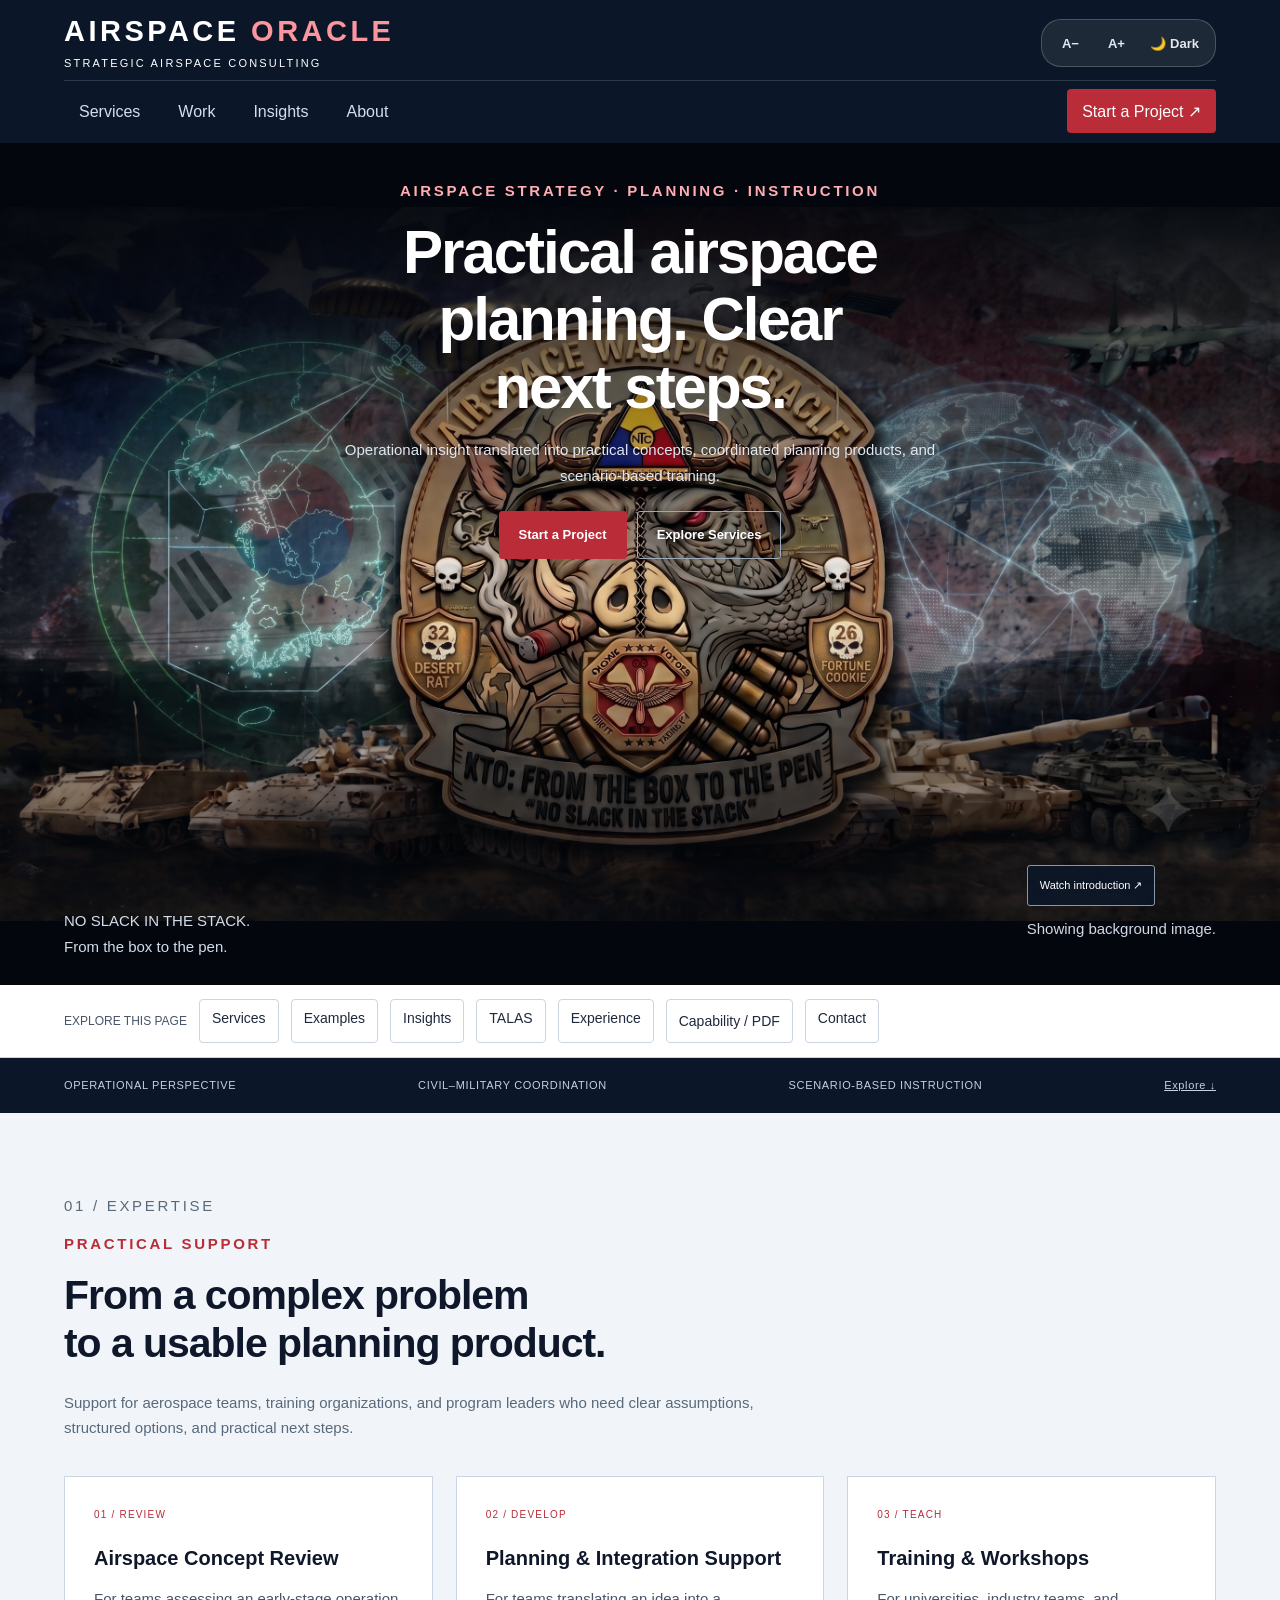
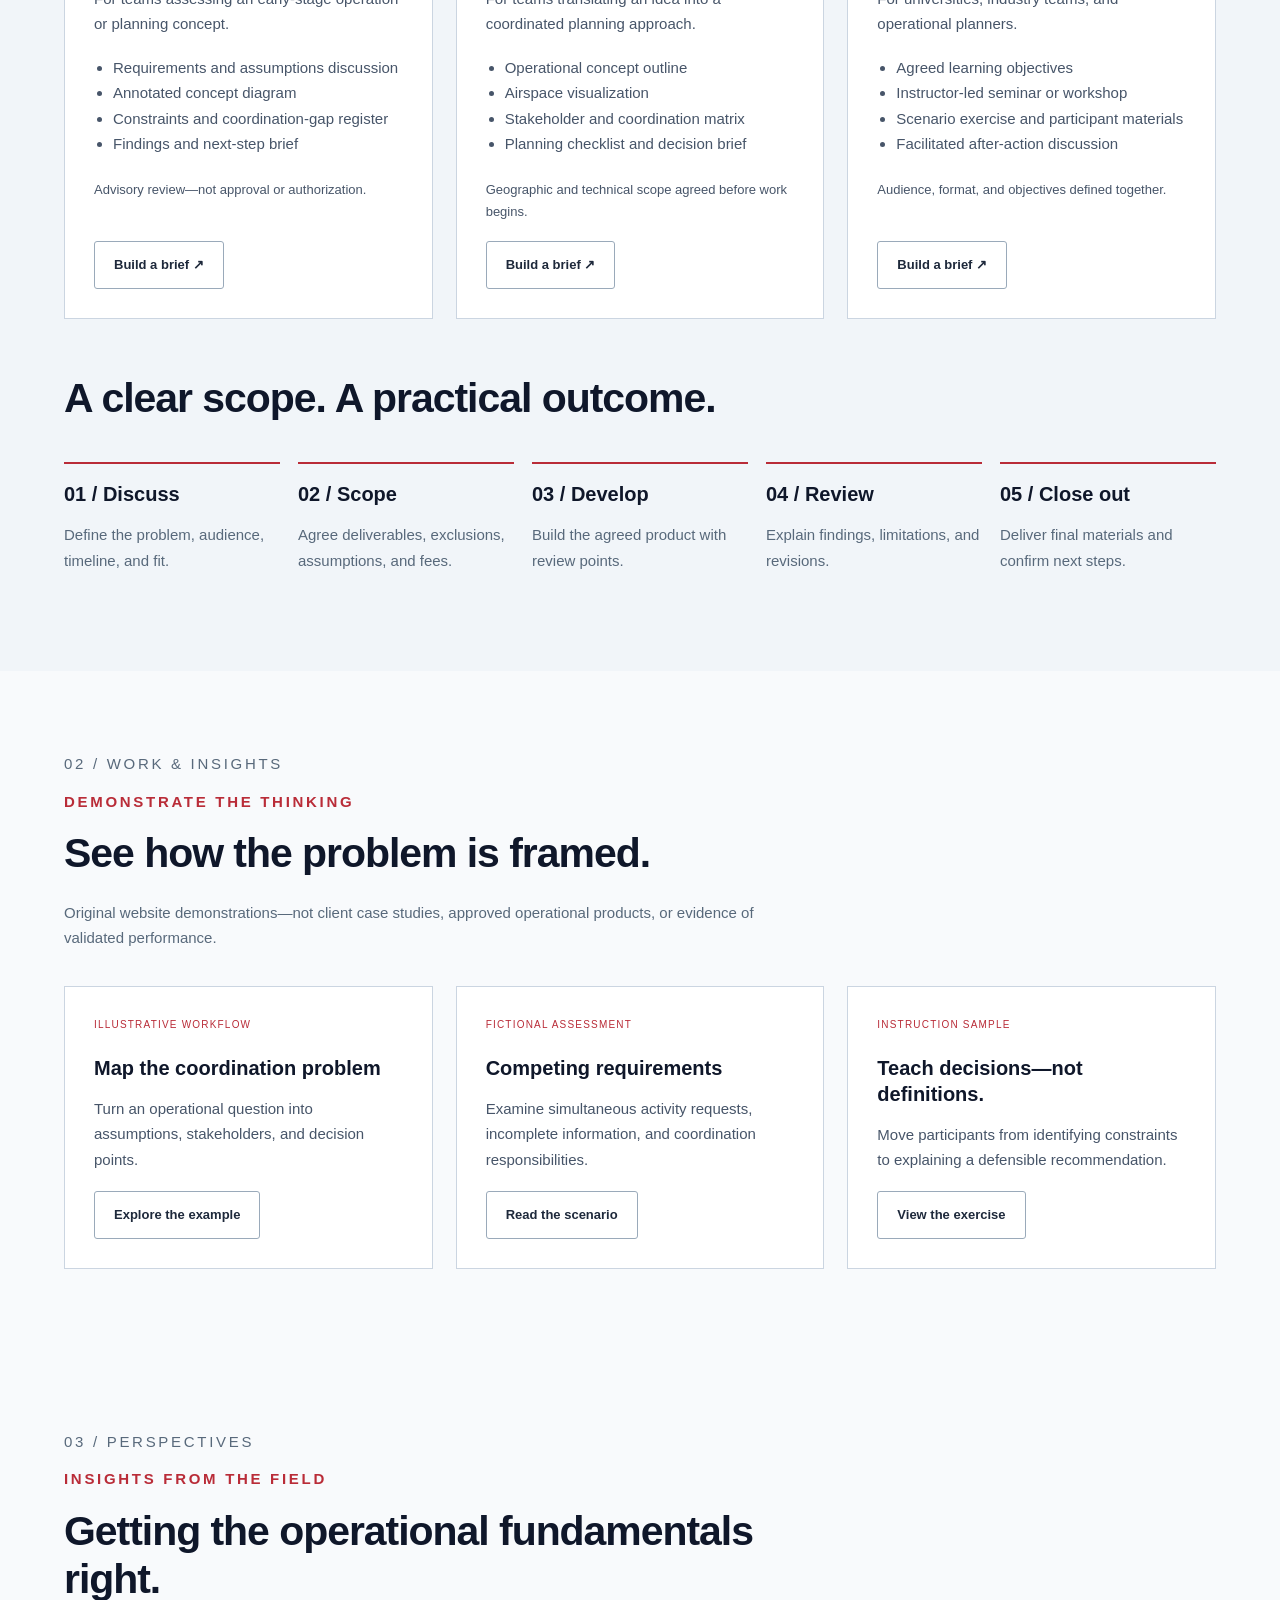
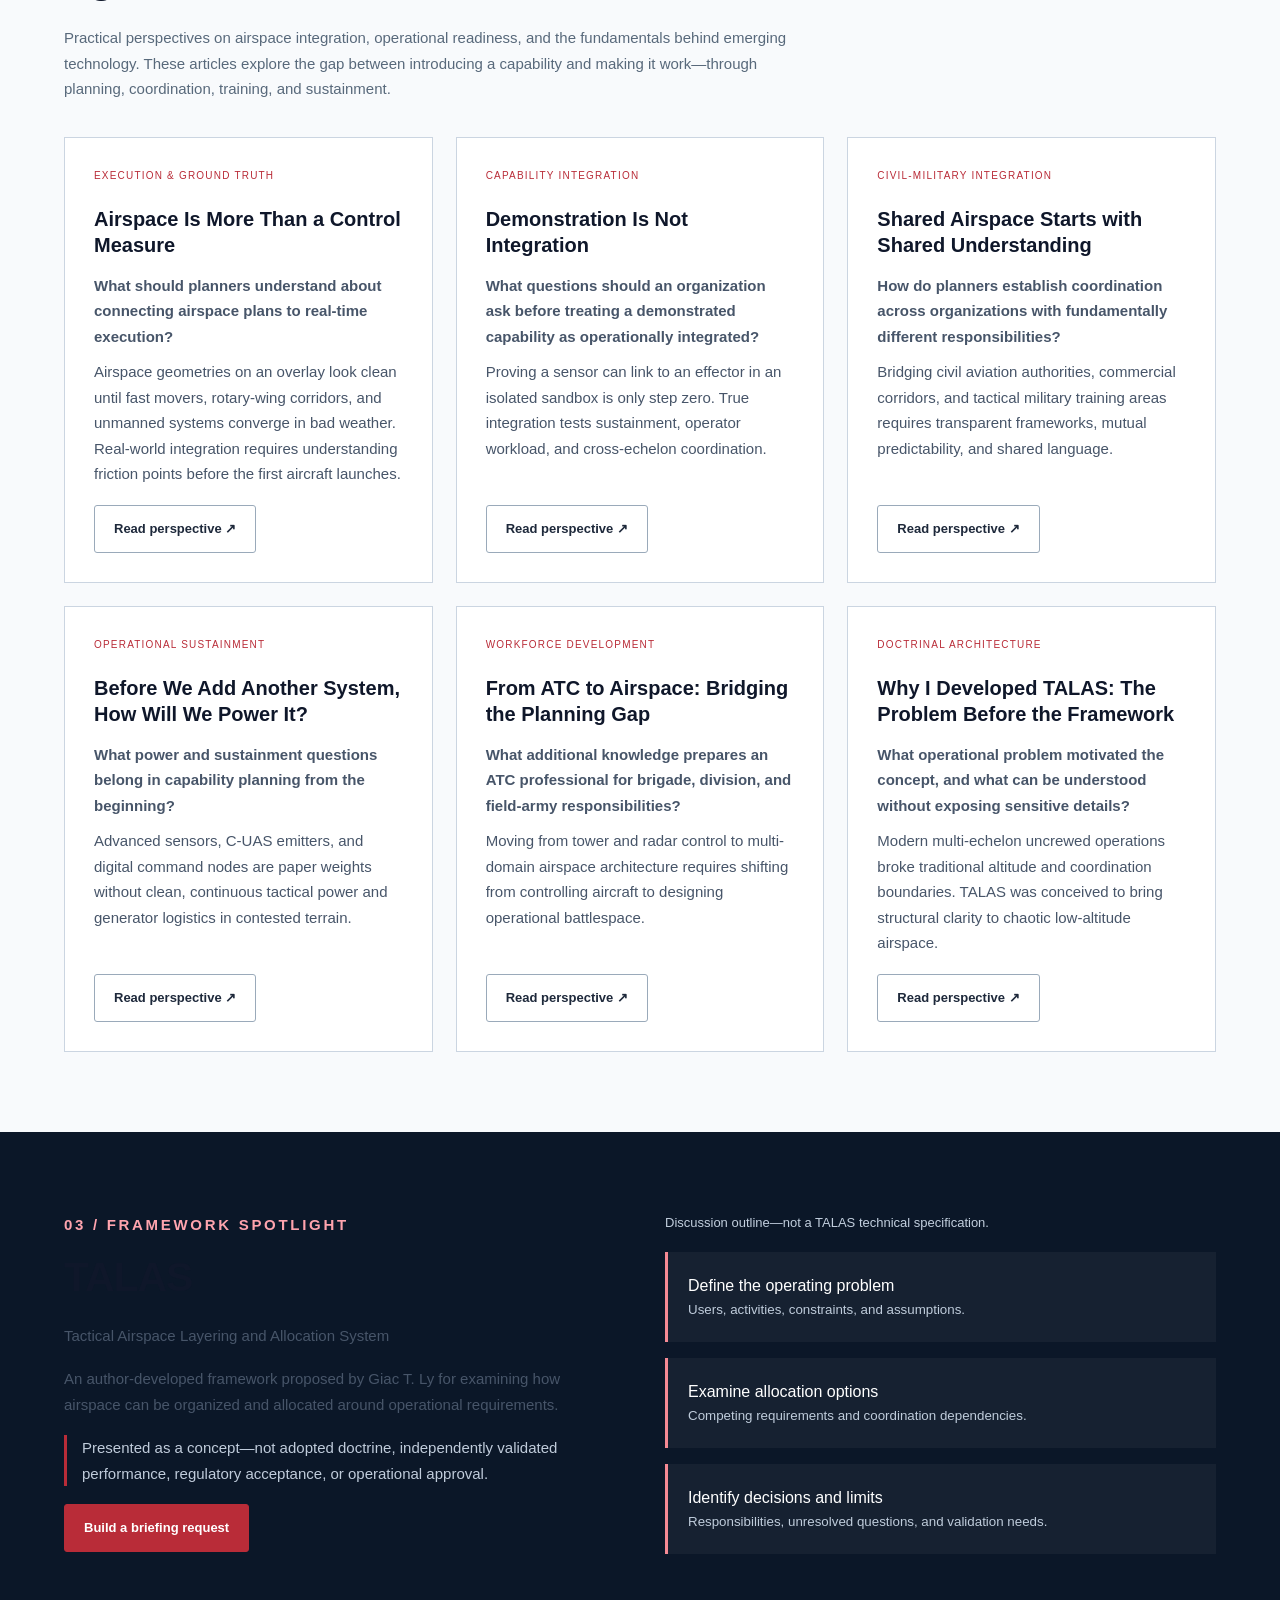
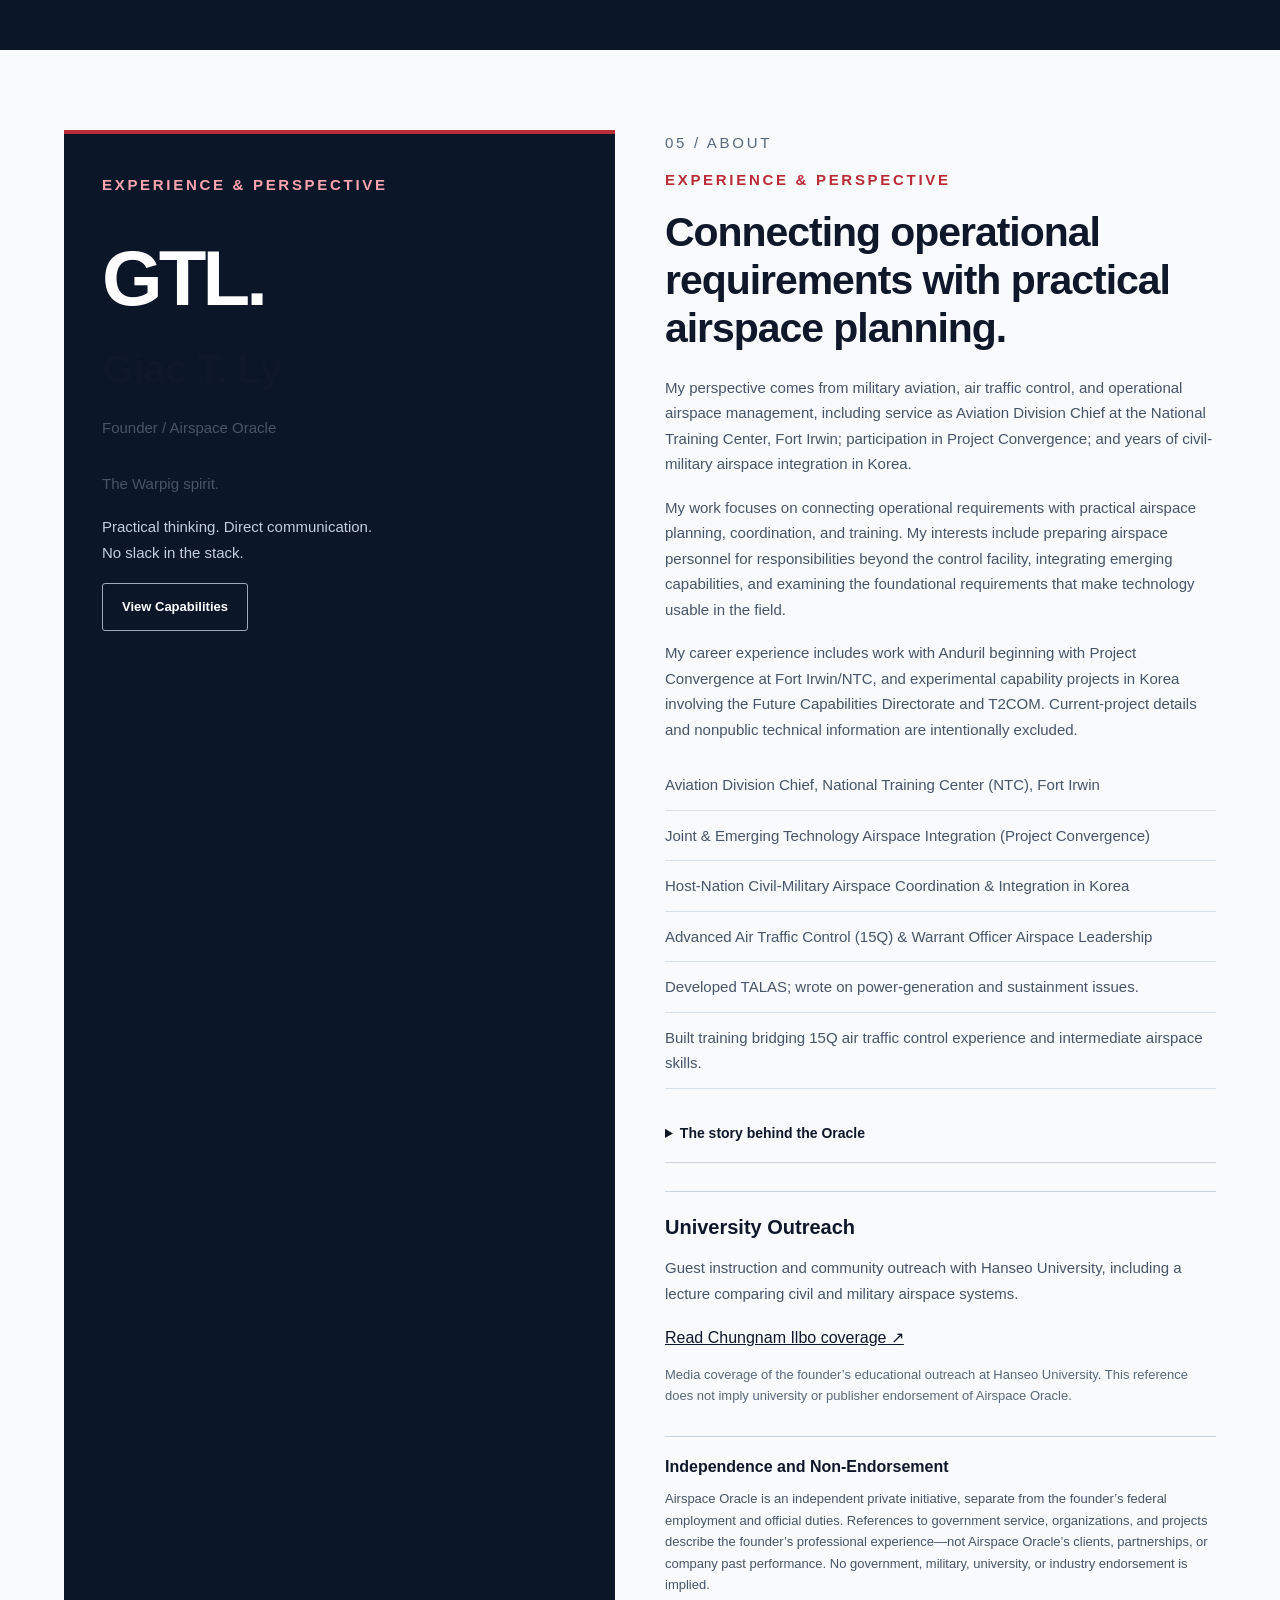
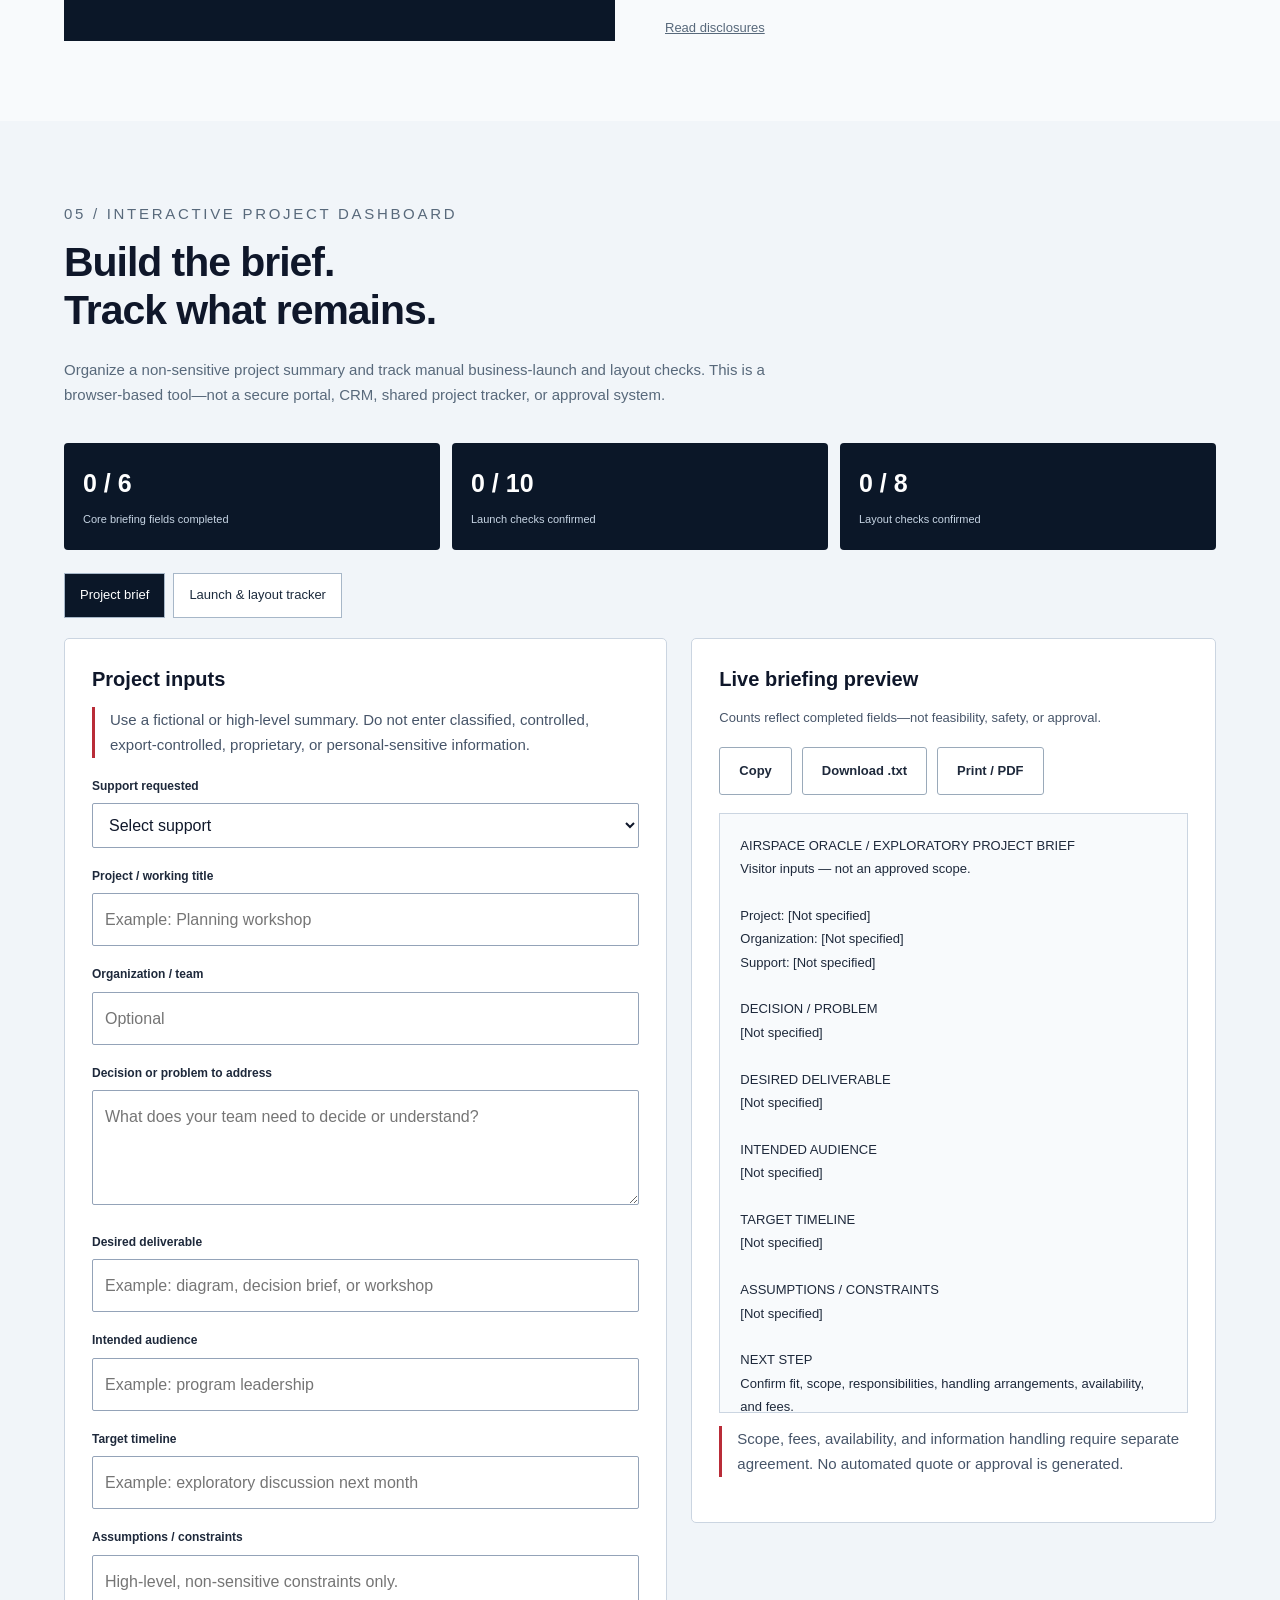
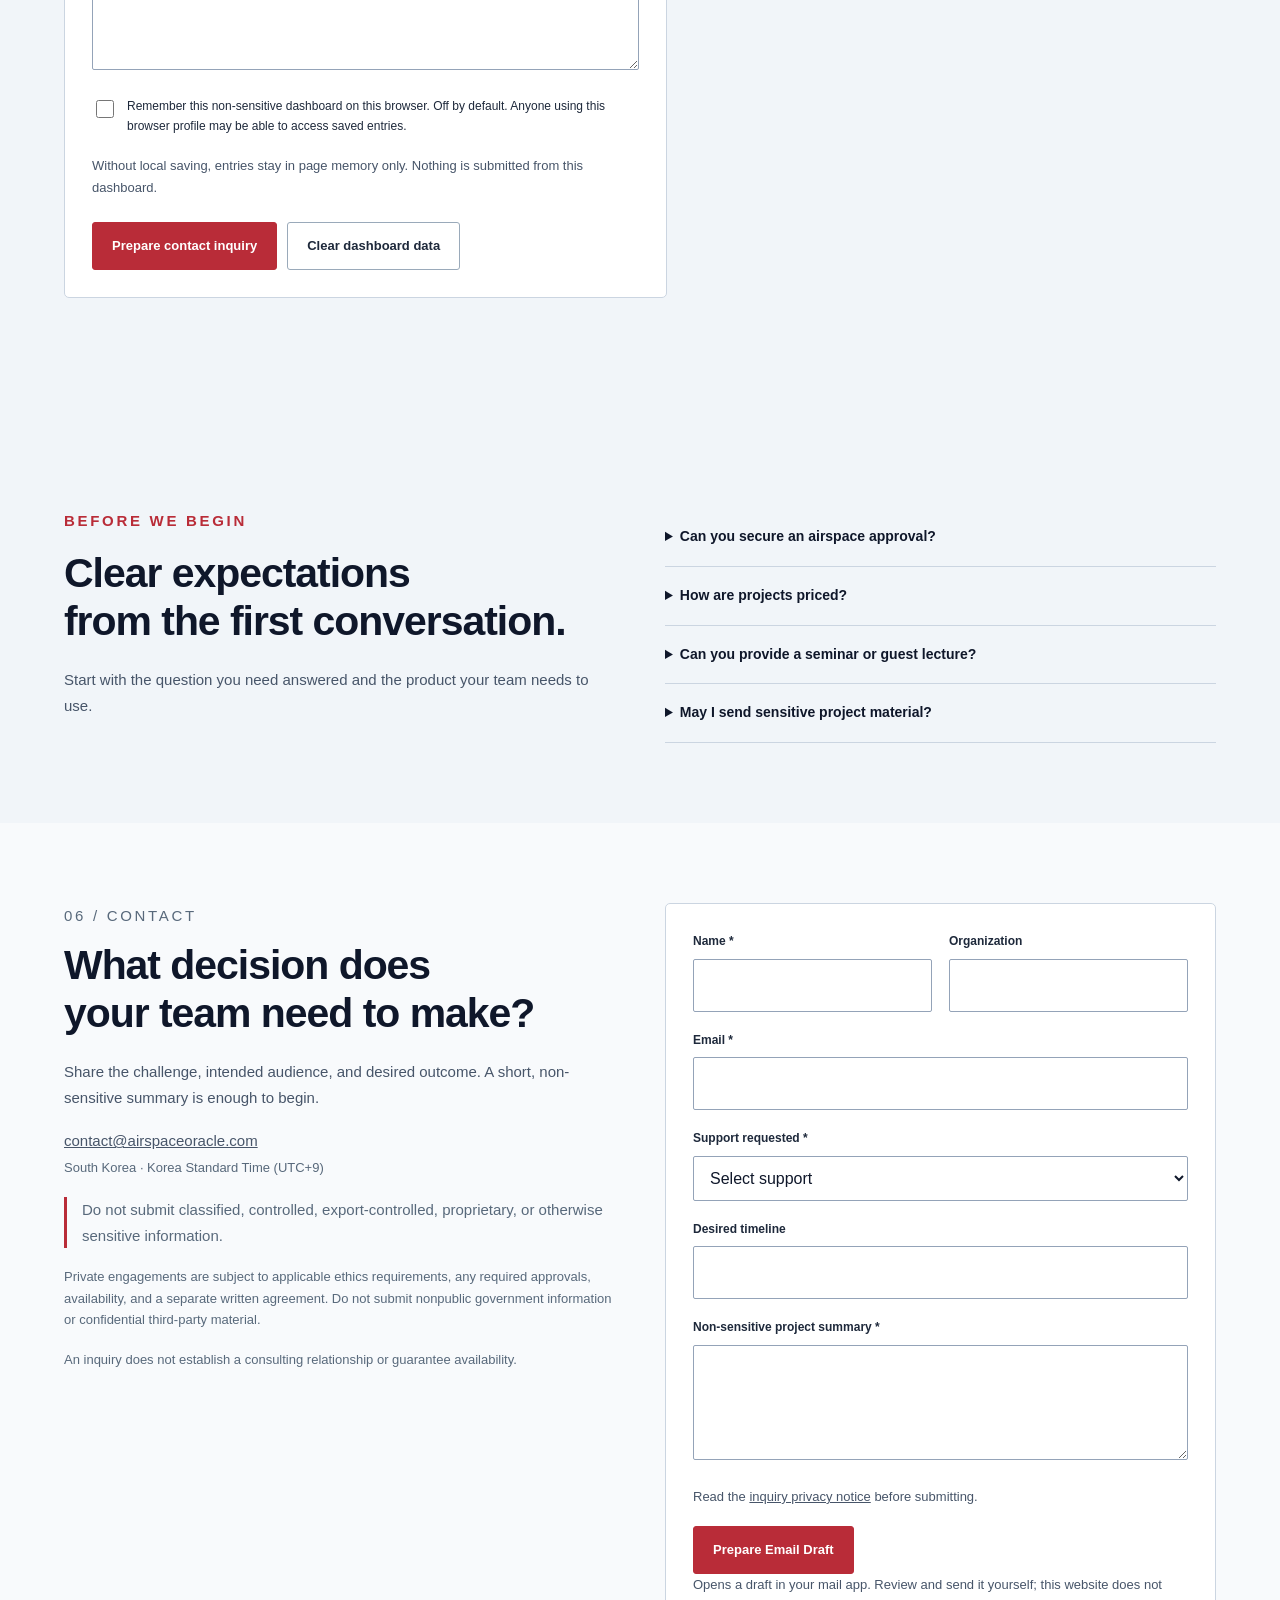
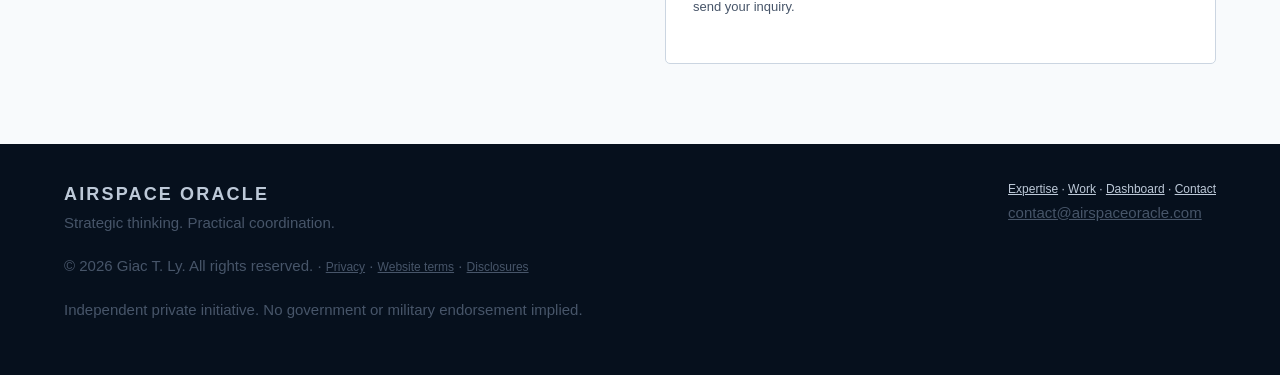
==== index.html @ a6945cb8 "Add files via upload" ====
<!DOCTYPE html>

<html lang="en"><head><meta charset="utf-8"/><meta content="width=device-width,initial-scale=1" name="viewport"/><meta content="Airspace Oracle: strategic airspace consulting, planning concepts, practical training, and an interactive project briefing tool." name="description"/><meta content="#0b1728" name="theme-color"/><title>Airspace Oracle | Clarity for Complex Skies</title><style>
:root{--navy:#0b1728;--red:#b92c38;--ink:#1c2b3d;--muted:#58697b;--paper:#f4f5f3;--line:#d9e1e8}*{box-sizing:border-box}html{scroll-behavior:smooth;scroll-padding-top:90px}body{margin:0;background:var(--paper);color:var(--ink);font:16px/1.7 Arial,sans-serif}button,input,textarea,select{font:inherit}button,a,input,select,textarea{touch-action:manipulation}a{color:inherit}button{cursor:pointer}a:focus-visible,button:focus-visible,input:focus-visible,textarea:focus-visible,select:focus-visible{outline:3px solid #ef6873;outline-offset:4px}[hidden]{display:none!important}.wrap{width:min(1160px,90%);margin:auto}.header{position:sticky;top:0;z-index:10;background:var(--navy);color:white}.nav{display:flex;align-items:center;justify-content:space-between;gap:20px;min-height:76px}.brand{font-size:18px;font-weight:800;letter-spacing:.12em;text-decoration:none}.brand span{color:#fb969e}.brand small{display:block;font-size:9px;font-weight:400;letter-spacing:.2em}nav{display:flex;gap:18px}nav a{font-size:12px;text-decoration:none;color:#d4dfed}.menu{display:none;background:transparent;border:1px solid #8998aa;color:white;padding:7px 12px}.hero{position:relative;isolation:isolate;background:#03070d;color:white;min-height:calc(100svh - 76px)}.poster,.hero video,.shade{position:absolute;inset:0;width:100%;height:100%}.poster{z-index:-3;background:#03070d url('./airspaceoraclebackground.png?v=20261018') center/contain no-repeat}.hero video{z-index:-2;object-fit:contain}.shade{z-index:-1;background:linear-gradient(180deg,#03070de8,transparent 54%,#03070ddc)}.hero-inner{display:flex;flex-direction:column;align-items:center;justify-content:space-between;min-height:calc(100svh - 76px);padding:35px 0 26px}.hero-copy{max-width:850px;text-align:center}.eyebrow{text-transform:uppercase;letter-spacing:.18em;font-size:11px;font-weight:700;color:var(--red);margin:0 0 15px}.hero .eyebrow{color:#ffadb3}h1{font-size:clamp(2rem,5.2vw,4.2rem);line-height:1.08;letter-spacing:-.035em;max-width:18ch;margin:0 auto 16px;text-wrap:balance}h2{font-size:clamp(28px,3.2vw,42px);line-height:1.18;letter-spacing:-.025em;margin:0 0 22px}h3{font-size:20px;line-height:1.3;margin:0 0 15px}p{margin:0 0 18px}.hero-copy>p:not(.eyebrow){max-width:600px;color:#e0e7f0;margin:0 auto;font-size:clamp(13px,1.3vw,16px)}.buttons{display:flex;flex-wrap:wrap;gap:10px;margin-top:23px}.hero-copy .buttons{justify-content:center}.btn{display:inline-flex;align-items:center;justify-content:center;border:1px solid var(--red);border-radius:3px;background:var(--red);color:white;font-size:13px;font-weight:700;padding:12px 19px;text-decoration:none}.btn.secondary{background:transparent;border-color:#9aaaba;color:inherit}.hero-bottom{display:flex;align-items:flex-end;justify-content:space-between;width:100%;gap:24px;margin-top:auto;padding-top:34svh}.hero-bottom>p{font-size:12px;color:#d2ddeb;margin:0}.media{display:flex;gap:8px;flex-wrap:wrap}.media button{font-size:11px;padding:10px 12px;background:#0b1728dc;color:white;border:1px solid #8798aa;border-radius:3px}.status{font-size:12px;color:var(--muted);min-height:22px;margin-top:10px}.hero .status{color:#d0d9e5;max-width:280px}.strip{background:var(--navy);padding:18px 0;color:#c5d1e0;font-size:11px;letter-spacing:.06em}.strip .wrap{display:flex;justify-content:space-between;gap:15px;flex-wrap:wrap}.section{padding:80px 0}.white{background:white}.dark{background:var(--navy);color:white}.intro{max-width:740px;margin-bottom:35px}.intro p{color:var(--muted)}.intro .eyebrow{color:var(--red)}.grid{display:grid;grid-template-columns:repeat(3,minmax(0,1fr));gap:23px}.card{padding:29px;background:white;border:1px solid var(--line);display:flex;flex-direction:column;min-width:0}.card p,.card li{font-size:14px;color:var(--muted)}.card ul{padding-left:19px;margin:0 0 22px}.card .btn{margin-top:auto;align-self:flex-start}.tag{font-size:10px;text-transform:uppercase;letter-spacing:.12em;color:var(--red);margin-bottom:22px}.small{font-size:12px;color:var(--muted)}.split{display:grid;grid-template-columns:1fr 1fr;gap:50px}.note{border-left:3px solid var(--red);padding-left:15px;font-size:12px;color:var(--muted)}.dark .note{color:#c0ccdb}.steps{display:grid;grid-template-columns:repeat(5,1fr);gap:18px;margin-top:40px}.step{border-top:2px solid var(--red);padding-top:17px}.step h3{font-size:15px}.step p{font-size:13px;color:var(--muted)}.layer{border-left:3px solid #f68a94;padding:20px;background:#ffffff0b;margin-bottom:16px}.layer small{display:block;color:#bfccdb}.bio{background:var(--navy);color:white;padding:38px;border-top:4px solid var(--red)}.initials{font-size:78px;font-weight:800;letter-spacing:-.05em}.timeline{list-style:none;padding:0}.timeline li{border-bottom:1px solid var(--line);padding:12px 0;font-size:14px}details{padding:17px 0;border-bottom:1px solid var(--line)}summary{cursor:pointer;font-size:14px;font-weight:700}details p{margin:14px 0 0;color:var(--muted);font-size:14px}.dashboard{background:#eaf0f5}.stats{display:grid;grid-template-columns:repeat(3,1fr);gap:12px;margin-bottom:23px}.stat{background:var(--navy);color:white;padding:19px;border-radius:4px}.stat strong{display:block;font-size:25px}.stat small{color:#c7d5e4;font-size:11px}.tabs{display:flex;gap:8px;flex-wrap:wrap;margin-bottom:20px}.tabs button{background:white;border:1px solid #a7b7c8;padding:10px 15px;color:var(--ink);font-size:13px}.tabs button[aria-pressed=true]{background:var(--navy);color:white}.dashgrid{display:grid;grid-template-columns:minmax(0,1.15fr) minmax(0,1fr);gap:24px;align-items:start}.panel{padding:27px;background:white;border:1px solid var(--line);border-radius:5px;min-width:0}.fields{display:grid;grid-template-columns:1fr 1fr;gap:17px}.field{margin-bottom:18px}label{display:block;font-size:12px;font-weight:700;margin-bottom:7px}input,select,textarea{width:100%;padding:12px;border:1px solid #a9b7c5;border-radius:2px;background:white;color:var(--ink)}textarea{min-height:115px;resize:vertical}.local{display:flex;gap:10px;font-size:12px;font-weight:400;margin:18px 0}.local input{width:18px;height:18px;flex-shrink:0;margin-top:4px}.preview{white-space:pre-wrap;overflow-wrap:anywhere;background:#f3f6f8;border:1px solid var(--line);padding:20px;font:13px/1.8 Arial,sans-serif;max-height:600px;overflow:auto}.checks{display:grid;gap:9px}.check{display:flex;align-items:flex-start;gap:10px;background:#f3f6f8;padding:12px;border:1px solid #e0e7ed}.check input{width:18px;height:18px;margin-top:4px;flex-shrink:0;accent-color:var(--red)}.check label{margin:0;font-size:13px}.check small{display:block;font-weight:400;color:var(--muted);font-size:11px;margin-top:4px}.progress{height:8px;background:#dce3eb;border-radius:8px;overflow:hidden;margin:17px 0 8px}.progress div{height:100%;background:var(--red);width:0}.jump{display:flex;gap:9px;flex-wrap:wrap}.jump a{font-size:12px}.trap{display:none}.footer{padding:35px 0;background:#06101d;color:#bdc9d8;font-size:12px}.footer-top{display:flex;justify-content:space-between;gap:20px}.footer button{border:0;background:none;color:inherit;text-decoration:underline;padding:0;font-size:12px}dialog{border:0;border-radius:5px;padding:30px;width:min(850px,92vw);max-height:85svh;overflow:auto;color:var(--ink)}dialog::backdrop{background:#03070dd9}.close{float:right;background:var(--navy);color:white;border:0;padding:9px 14px;margin:0 0 18px 15px}dialog h2{clear:both;font-size:28px}dialog video{width:100%;max-height:65svh}.section-number{font-size:10px;letter-spacing:.18em;color:var(--muted);text-transform:uppercase;margin-bottom:12px}
@media(max-width:950px){nav{gap:10px}nav a{font-size:11px}.brand{font-size:15px}.brand small{font-size:8px}}
@media(max-width:760px){.menu{display:block}.nav{flex-wrap:wrap;padding:14px 0}nav{display:none;width:100%;flex-direction:column;align-items:flex-start;padding:10px 0}nav.open{display:flex}nav a{font-size:14px;padding:5px 0}.grid,.split,.dashgrid{grid-template-columns:1fr}.split{gap:30px}.section{padding:56px 0}.hero-inner{padding-top:25px}.hero-copy h1{font-size:clamp(1.9rem,8vw,3.2rem)}.hero-bottom{flex-direction:column;align-items:flex-start;padding-top:30svh;gap:17px}.hero-copy .btn{font-size:12px;padding:11px 14px}.steps{grid-template-columns:1fr 1fr}.panel,.card{padding:23px}.footer-top{flex-direction:column}.fields{grid-template-columns:1fr}.stat{padding:13px}.stat strong{font-size:22px}.stat small{font-size:10px}.media button{min-height:42px}.hero-bottom .status{margin-bottom:0}}
@media(max-width:360px){.stats{grid-template-columns:1fr}.brand{font-size:14px}.panel{padding:17px}h1{font-size:1.85rem}.hero-bottom{padding-top:24svh}}
@media(prefers-reduced-motion:reduce){html{scroll-behavior:auto}}
@media print{body.print-brief>*{display:none!important}body.print-brief #print-area{display:block!important;white-space:pre-wrap;font:12px/1.7 Arial,sans-serif;background:white;color:black}body.print-cap>*{display:none!important}body.print-cap #capability{display:block!important;position:static;max-height:none;width:100%;padding:0}body.print-cap #capability .close,body.print-cap #capability .buttons{display:none!important}}

/* =========================================================
   LIGHT / DARK THEME & ACCESSIBLE FONT ZOOM SYSTEM
   ========================================================= */
:root {
    --font-scale: 1;
    --navy: #0B1728;
    --blue: #245EA8;
    --bronze: #A88A54;
    --red: #B92C38;

    /* Default Dark Theme Variables */
    --bg-page: #08111e;
    --bg-card: #0f1c2e;
    --bg-card-alt: #14243b;
    --text-main: #f1f5f9;
    --text-muted: #94a3b8;
    --text-heading: #ffffff;
    --border-color: #1e324a;
    --input-bg: #0b1728;
    --input-text: #ffffff;
    --input-border: #334d6e;
    --dialog-bg: #0c1829;
    --dialog-text: #f8fafc;
}

[data-theme="light"] {
    --bg-page: #f8fafc;
    --bg-card: #ffffff;
    --bg-card-alt: #f1f5f9;
    --text-main: #1e293b;
    --text-muted: #475569;
    --text-heading: #0f172a;
    --border-color: #cbd5e1;
    --input-bg: #ffffff;
    --input-text: #0f172a;
    --input-border: #94a3b8;
    --dialog-bg: #ffffff;
    --dialog-text: #0f172a;
}

body {
    background: var(--bg-page) !important;
    color: var(--text-main) !important;
    font-size: calc(16px * var(--font-scale)) !important;
    line-height: 1.7;
    transition: background-color 0.25s ease, color 0.25s ease;
}

h1 { font-size: calc(clamp(2rem, 5.2vw, 4.2rem) * var(--font-scale)) !important; }
h2 { font-size: calc(clamp(28px, 3.2vw, 42px) * var(--font-scale)) !important; color: var(--text-heading) !important; }
h3 { font-size: calc(20px * var(--font-scale)) !important; color: var(--text-heading) !important; }
p, li { font-size: calc(15px * var(--font-scale)) !important; color: var(--text-muted); }
.small { font-size: calc(13px * var(--font-scale)) !important; }

/* Section Light/Dark adjustments */
.section.white {
    background: var(--bg-page) !important;
}
.section:not(.dark):not(.white) {
    background: var(--bg-card-alt) !important;
}
.card, .panel, .contact-box {
    background: var(--bg-card) !important;
    border-color: var(--border-color) !important;
    color: var(--text-main) !important;
}
.card p, .card li, .panel p {
    color: var(--text-muted) !important;
}
.dashboard {
    background: var(--bg-card-alt) !important;
}
.preview {
    background: var(--bg-page) !important;
    border-color: var(--border-color) !important;
    color: var(--text-main) !important;
    font-size: calc(13px * var(--font-scale)) !important;
}
input, select, textarea {
    background: var(--input-bg) !important;
    color: var(--input-text) !important;
    border-color: var(--input-border) !important;
}
details {
    border-color: var(--border-color) !important;
}
summary {
    color: var(--text-heading) !important;
}
.airspace-visual {
    background: var(--bg-card) !important;
    border-color: var(--border-color) !important;
}
dialog {
    background: var(--dialog-bg) !important;
    color: var(--dialog-text) !important;
    border: 1px solid var(--border-color) !important;
}
dialog p, dialog li {
    color: var(--text-muted) !important;
}

/* Accessibility Control Bar in Header */
.accessibility-bar {
    display: inline-flex;
    align-items: center;
    gap: 6px;
    background: rgba(255, 255, 255, 0.08);
    border: 1px solid rgba(255, 255, 255, 0.2);
    border-radius: 20px;
    padding: 3px 8px;
    margin-left: 10px;
}
.accessibility-bar button {
    background: transparent;
    border: none;
    color: #e2e8f0;
    font-size: 13px;
    font-weight: 700;
    padding: 4px 8px;
    border-radius: 12px;
    cursor: pointer;
    line-height: 1;
}
.accessibility-bar button:hover {
    background: rgba(255, 255, 255, 0.2);
    color: #ffffff;
}
@media (max-width: 800px) {
    .accessibility-bar {
        margin: 10px 0 0;
        width: 100%;
        justify-content: center;
    }
}
</style><style>
.independence-notice{margin-top:30px;padding-top:20px;border-top:1px solid var(--border-color)}
.independence-notice h3{font-size:calc(16px * var(--font-scale))!important;margin-bottom:10px}
.independence-notice p,.media-reference .small,.engagement-note{font-size:calc(13px * var(--font-scale))!important;line-height:1.65}
.media-reference{margin-top:28px;padding-top:22px;border-top:1px solid var(--border-color)}.media-reference a{color:var(--text-heading)}.media-reference .small{margin-top:12px}
.header .nav{display:grid;grid-template-columns:1fr auto;gap:8px 18px;padding:14px 0 10px;min-height:0}.header .brand{font-size:clamp(24px,2.5vw,29px);line-height:1.2}.header .brand small{font-size:11px;line-height:1.7;margin-top:5px}.header .accessibility-bar{grid-column:2;grid-row:1;margin:0;width:auto}.header .accessibility-bar button{min-height:40px;min-width:40px}.header nav{grid-column:1/-1;grid-row:2;display:flex;flex-wrap:wrap;align-items:center;gap:8px;border-top:1px solid #ffffff24;padding-top:8px}.header nav a{font-size:16px;min-height:44px;display:inline-flex;align-items:center;padding:8px 15px;border-radius:4px}.header nav a:hover{background:#ffffff18}.header nav .nav-cta{margin-left:auto;background:var(--red);color:white}.header .menu{display:none}.hero-copy h1{max-width:20ch;line-height:1.12;font-size:calc(clamp(2.2rem,4.7vw,3.8rem) * var(--font-scale))!important}
.page-guide{padding:14px 0;background:var(--bg-card);border-bottom:1px solid var(--border-color)}.page-guide .wrap{display:flex;align-items:center;gap:8px 12px;flex-wrap:wrap}.page-guide span{font-size:12px;text-transform:uppercase;color:var(--text-muted)}.page-guide a,.page-guide button{font:14px Arial,sans-serif;min-height:44px;padding:10px 12px;border:1px solid var(--border-color);border-radius:4px;background:transparent;color:var(--text-main);text-decoration:none}
html{scroll-padding-top:170px}
@media(max-width:1000px){.header .menu{display:block;grid-column:2;grid-row:1;min-height:44px}.header .accessibility-bar{grid-column:1/-1;grid-row:2;justify-self:start}.header nav{display:none;grid-row:3;flex-direction:column;align-items:stretch}.header nav.open{display:flex}.header nav .nav-cta{margin-left:0}}
@media(max-width:420px){.header .brand{font-size:23px}.header .brand small{font-size:10px}}
@media print{.page-guide{display:none!important}.independence-notice,.media-reference{break-inside:avoid}body.print-cap #capability{background:white!important;color:black!important;max-height:none!important;overflow:visible!important}body.print-cap #capability p,body.print-cap #capability li,body.print-cap #capability h2,body.print-cap #capability h3{color:black!important}}
</style></head><body>
<header class="header"><div class="wrap nav"><a class="brand" href="#home">AIRSPACE <span>ORACLE</span><small>STRATEGIC AIRSPACE CONSULTING</small></a><button aria-controls="navigation" aria-expanded="false" class="menu">Menu</button><nav aria-label="Main navigation" id="navigation"><a href="#expertise">Services</a><a href="#work">Work</a><a href="#insights">Insights</a><a href="#about">About</a><a class="nav-cta" href="#dashboard">Start a Project ↗</a></nav><div aria-label="Display preferences" class="accessibility-bar"><button id="btn-zoom-out" title="Decrease font size" type="button">A−</button><button id="btn-zoom-in" title="Increase font size" type="button">A+</button><button id="btn-theme-toggle" title="Toggle Dark/Light Mode" type="button">🌓 Theme</button></div></div></header>
<section aria-labelledby="hero-title" class="hero" id="home"><div aria-hidden="true" class="poster"></div><video aria-hidden="true" id="bg" loop="" muted="" playsinline="" poster="./airspaceoraclebackground.png?v=20261018" preload="metadata"><source src="./airspaceoracleintro.mp4?v=20261018" type="video/mp4"/></video><div aria-hidden="true" class="shade"></div><div class="wrap hero-inner"><div class="hero-copy"><p class="eyebrow">Airspace strategy · Planning · Instruction</p><h1 id="hero-title">Practical airspace planning. Clear next steps.</h1><p>Operational insight translated into practical concepts, coordinated planning products, and scenario-based training.</p><div class="buttons"><a class="btn" href="#dashboard">Start a Project</a><a class="btn secondary" href="#expertise">Explore Services</a></div></div><div class="hero-bottom"><p>NO SLACK IN THE STACK.<br/>From the box to the pen.</p><div><div class="media"><button hidden="" id="sound">Enable sound</button><button hidden="" id="play">Play video</button><button data-modal="film">Watch introduction ↗</button></div><p class="status" id="media-status" role="status"></p></div></div></div></section><div class="page-guide"><div class="wrap"><span>Explore this page</span><a href="#expertise">Services</a><a href="#work">Examples</a><a href="#insights">Insights</a><a href="#talas">TALAS</a><a href="#about">Experience</a><button data-modal="capability">Capability / PDF</button><a href="#contact">Contact</a></div></div>
<div class="strip"><div class="wrap"><span>OPERATIONAL PERSPECTIVE</span><span>CIVIL–MILITARY COORDINATION</span><span>SCENARIO-BASED INSTRUCTION</span><a href="#expertise">Explore ↓</a></div></div>
<main><section class="section" id="expertise"><div class="wrap"><div class="intro"><p class="section-number">01 / Expertise</p><p class="eyebrow">Practical support</p><h2>From a complex problem<br/>to a usable planning product.</h2><p>Support for aerospace teams, training organizations, and program leaders who need clear assumptions, structured options, and practical next steps.</p></div><div class="grid"><article class="card"><div class="tag">01 / REVIEW</div><h3>Airspace Concept Review</h3><p>For teams assessing an early-stage operation or planning concept.</p><ul><li>Requirements and assumptions discussion</li><li>Annotated concept diagram</li><li>Constraints and coordination-gap register</li><li>Findings and next-step brief</li></ul><p class="small">Advisory review—not approval or authorization.</p><a class="btn secondary" data-service="Airspace Concept Review" href="#dashboard">Build a brief ↗</a></article><article class="card"><div class="tag">02 / DEVELOP</div><h3>Planning &amp; Integration Support</h3><p>For teams translating an idea into a coordinated planning approach.</p><ul><li>Operational concept outline</li><li>Airspace visualization</li><li>Stakeholder and coordination matrix</li><li>Planning checklist and decision brief</li></ul><p class="small">Geographic and technical scope agreed before work begins.</p><a class="btn secondary" data-service="Planning &amp; Integration Support" href="#dashboard">Build a brief ↗</a></article><article class="card"><div class="tag">03 / TEACH</div><h3>Training &amp; Workshops</h3><p>For universities, industry teams, and operational planners.</p><ul><li>Agreed learning objectives</li><li>Instructor-led seminar or workshop</li><li>Scenario exercise and participant materials</li><li>Facilitated after-action discussion</li></ul><p class="small">Audience, format, and objectives defined together.</p><a class="btn secondary" data-service="Training &amp; Workshops" href="#dashboard">Build a brief ↗</a></article></div><div style="margin-top:55px"><h2>A clear scope. A practical outcome.</h2><div class="steps"><div class="step"><h3>01 / Discuss</h3><p>Define the problem, audience, timeline, and fit.</p></div><div class="step"><h3>02 / Scope</h3><p>Agree deliverables, exclusions, assumptions, and fees.</p></div><div class="step"><h3>03 / Develop</h3><p>Build the agreed product with review points.</p></div><div class="step"><h3>04 / Review</h3><p>Explain findings, limitations, and revisions.</p></div><div class="step"><h3>05 / Close out</h3><p>Deliver final materials and confirm next steps.</p></div></div></div></div></section>
<section class="section white" id="work"><div class="wrap"><div class="intro"><p class="section-number">02 / Work &amp; Insights</p><p class="eyebrow">Demonstrate the thinking</p><h2>See how the problem is framed.</h2><p>Original website demonstrations—not client case studies, approved operational products, or evidence of validated performance.</p></div><div class="grid"><article class="card"><div class="tag">Illustrative workflow</div><h3>Map the coordination problem</h3><p>Turn an operational question into assumptions, stakeholders, and decision points.</p><button class="btn secondary" data-modal="sample1">Explore the example</button></article><article class="card"><div class="tag">Fictional assessment</div><h3>Competing requirements</h3><p>Examine simultaneous activity requests, incomplete information, and coordination responsibilities.</p><button class="btn secondary" data-modal="sample2">Read the scenario</button></article><article class="card"><div class="tag">Instruction sample</div><h3>Teach decisions—not definitions.</h3><p>Move participants from identifying constraints to explaining a defensible recommendation.</p><button class="btn secondary" data-modal="sample3">View the exercise</button></article></div></div></section><section aria-labelledby="insights-title" class="section white" id="insights"><div class="wrap"><div class="intro"><p class="section-number">03 / Perspectives</p><p class="eyebrow">Insights from the Field</p><h2 id="insights-title">Getting the operational fundamentals right.</h2><p>Practical perspectives on airspace integration, operational readiness, and the fundamentals behind emerging technology. These articles explore the gap between introducing a capability and making it work—through planning, coordination, training, and sustainment.</p></div><div class="grid"><article class="card"><div class="tag">Execution &amp; Ground Truth</div><h3>Airspace Is More Than a Control Measure</h3><p style="font-weight:600;color:var(--navy);font-size:13px;margin-bottom:10px;">What should planners understand about connecting airspace plans to real-time execution?</p><p>Airspace geometries on an overlay look clean until fast movers, rotary-wing corridors, and unmanned systems converge in bad weather. Real-world integration requires understanding friction points before the first aircraft launches.</p><button class="btn secondary" data-modal="art-ntc">Read perspective ↗</button></article><article class="card"><div class="tag">Capability Integration</div><h3>Demonstration Is Not Integration</h3><p style="font-weight:600;color:var(--navy);font-size:13px;margin-bottom:10px;">What questions should an organization ask before treating a demonstrated capability as operationally integrated?</p><p>Proving a sensor can link to an effector in an isolated sandbox is only step zero. True integration tests sustainment, operator workload, and cross-echelon coordination.</p><button class="btn secondary" data-modal="art-pc">Read perspective ↗</button></article><article class="card"><div class="tag">Civil-Military Integration</div><h3>Shared Airspace Starts with Shared Understanding</h3><p style="font-weight:600;color:var(--navy);font-size:13px;margin-bottom:10px;">How do planners establish coordination across organizations with fundamentally different responsibilities?</p><p>Bridging civil aviation authorities, commercial corridors, and tactical military training areas requires transparent frameworks, mutual predictability, and shared language.</p><button class="btn secondary" data-modal="art-korea">Read perspective ↗</button></article><article class="card"><div class="tag">Operational Sustainment</div><h3>Before We Add Another System, How Will We Power It?</h3><p style="font-weight:600;color:var(--navy);font-size:13px;margin-bottom:10px;">What power and sustainment questions belong in capability planning from the beginning?</p><p>Advanced sensors, C-UAS emitters, and digital command nodes are paper weights without clean, continuous tactical power and generator logistics in contested terrain.</p><button class="btn secondary" data-modal="art-power">Read perspective ↗</button></article><article class="card"><div class="tag">Workforce Development</div><h3>From ATC to Airspace: Bridging the Planning Gap</h3><p style="font-weight:600;color:var(--navy);font-size:13px;margin-bottom:10px;">What additional knowledge prepares an ATC professional for brigade, division, and field-army responsibilities?</p><p>Moving from tower and radar control to multi-domain airspace architecture requires shifting from controlling aircraft to designing operational battlespace.</p><button class="btn secondary" data-modal="art-15q">Read perspective ↗</button></article><article class="card"><div class="tag">Doctrinal Architecture</div><h3>Why I Developed TALAS: The Problem Before the Framework</h3><p style="font-weight:600;color:var(--navy);font-size:13px;margin-bottom:10px;">What operational problem motivated the concept, and what can be understood without exposing sensitive details?</p><p>Modern multi-echelon uncrewed operations broke traditional altitude and coordination boundaries. TALAS was conceived to bring structural clarity to chaotic low-altitude airspace.</p><button class="btn secondary" data-modal="art-talas">Read perspective ↗</button></article></div></div></section>
<section class="section dark" id="talas"><div class="wrap split"><div><p class="eyebrow" style="color:#ffa4ae">03 / Framework spotlight</p><h2>TALAS</h2><p>Tactical Airspace Layering and Allocation System</p><p>An author-developed framework proposed by Giac T. Ly for examining how airspace can be organized and allocated around operational requirements.</p><p class="note">Presented as a concept—not adopted doctrine, independently validated performance, regulatory acceptance, or operational approval.</p><a class="btn" data-service="TALAS briefing" href="#dashboard">Build a briefing request</a></div><div><p class="small" style="color:#c2cfde">Discussion outline—not a TALAS technical specification.</p><div class="layer">Define the operating problem<small>Users, activities, constraints, and assumptions.</small></div><div class="layer">Examine allocation options<small>Competing requirements and coordination dependencies.</small></div><div class="layer">Identify decisions and limits<small>Responsibilities, unresolved questions, and validation needs.</small></div></div></div></section>
<section class="section white" id="about"><div class="wrap split"><div class="bio"><p class="eyebrow" style="color:#ffa4ae">Experience &amp; Perspective</p><div aria-hidden="true" class="initials">GTL.</div><h2>Giac T. Ly</h2><p>Founder / Airspace Oracle</p><p style="font-size:22px;margin-top:30px">The Warpig spirit.</p><p style="color:#c2cfde">Practical thinking. Direct communication.<br/>No slack in the stack.</p><button class="btn secondary" data-modal="capability">View Capabilities</button></div><div><p class="section-number">05 / About</p><p class="eyebrow">Experience &amp; Perspective</p><h2>Connecting operational requirements with practical airspace planning.</h2><p>My perspective comes from military aviation, air traffic control, and operational airspace management, including service as Aviation Division Chief at the National Training Center, Fort Irwin; participation in Project Convergence; and years of civil-military airspace integration in Korea.</p><p>My work focuses on connecting operational requirements with practical airspace planning, coordination, and training. My interests include preparing airspace personnel for responsibilities beyond the control facility, integrating emerging capabilities, and examining the foundational requirements that make technology usable in the field.</p><p>My career experience includes work with Anduril beginning with Project Convergence at Fort Irwin/NTC, and experimental capability projects in Korea involving the Future Capabilities Directorate and T2COM. Current-project details and nonpublic technical information are intentionally excluded.</p><ul class="timeline"><li>Aviation Division Chief, National Training Center (NTC), Fort Irwin</li><li>Joint &amp; Emerging Technology Airspace Integration (Project Convergence)</li><li>Host-Nation Civil-Military Airspace Coordination &amp; Integration in Korea</li><li>Advanced Air Traffic Control (15Q) &amp; Warrant Officer Airspace Leadership</li><li>Developed TALAS; wrote on power-generation and sustainment issues.</li><li>Built training bridging 15Q air traffic control experience and intermediate airspace skills.</li></ul><details><summary>The story behind the Oracle</summary><p>Born in Saigon, Giac left Vietnam by boat in 1988 (MC138) and resettled in the United States in 1990. He joined the Army in 1995, serving as an 82nd Airborne paratrooper and combat engineer before transitioning to air traffic control and warrant officer service. His journey informs a practical, service-oriented approach to complex challenges.</p></details><div class="media-reference"><h3>University Outreach</h3><p>Guest instruction and community outreach with Hanseo University, including a lecture comparing civil and military airspace systems.</p><a href="https://www.chungnamilbo.co.kr/news/articleView.html?idxno=895795" rel="noopener noreferrer" target="_blank">Read Chungnam Ilbo coverage ↗</a><p class="small">Media coverage of the founder’s educational outreach at Hanseo University. This reference does not imply university or publisher endorsement of Airspace Oracle.</p></div><aside aria-labelledby="independence-heading" class="independence-notice"><h3 id="independence-heading">Independence and Non-Endorsement</h3><p>Airspace Oracle is an independent private initiative, separate from the founder’s federal employment and official duties. References to government service, organizations, and projects describe the founder’s professional experience—not Airspace Oracle’s clients, partnerships, or company past performance. No government, military, university, or industry endorsement is implied.</p><a class="small" data-modal="disclosures" href="#disclosures">Read disclosures</a></aside></div></div></section>
<section aria-labelledby="dashboard-title" class="section dashboard" id="dashboard"><div class="wrap"><div class="intro"><p class="section-number">05 / Interactive project dashboard</p><h2 id="dashboard-title">Build the brief.<br/>Track what remains.</h2><p>Organize a non-sensitive project summary and track manual business-launch and layout checks. This is a browser-based tool—not a secure portal, CRM, shared project tracker, or approval system.</p></div><div class="stats"><div class="stat"><strong id="brief-count">0 / 6</strong><small>Core briefing fields completed</small></div><div class="stat"><strong id="launch-count">0 / 10</strong><small>Launch checks confirmed</small></div><div class="stat"><strong id="layout-count">0 / 8</strong><small>Layout checks confirmed</small></div></div><div aria-label="Dashboard views" class="tabs"><button aria-pressed="true" data-view="brief">Project brief</button><button aria-pressed="false" data-view="readiness">Launch &amp; layout tracker</button></div>
<div class="dashgrid" id="brief-view"><div class="panel"><h3>Project inputs</h3><p class="note">Use a fictional or high-level summary. Do not enter classified, controlled, export-controlled, proprietary, or personal-sensitive information.</p><form id="brief-form"><div class="field"><label for="b-service">Support requested</label><select data-brief="service" id="b-service"><option value="">Select support</option><option>Airspace Concept Review</option><option>Planning &amp; Integration Support</option><option>Training &amp; Workshops</option><option>TALAS briefing</option><option>Other inquiry</option></select></div><div class="field"><label for="b-project">Project / working title</label><input data-brief="project" id="b-project" maxlength="180" placeholder="Example: Planning workshop"/></div><div class="field"><label for="b-organization">Organization / team</label><input data-brief="organization" id="b-organization" maxlength="180" placeholder="Optional"/></div><div class="field"><label for="b-objective">Decision or problem to address</label><textarea data-brief="objective" id="b-objective" maxlength="1200" placeholder="What does your team need to decide or understand?"></textarea></div><div class="field"><label for="b-output">Desired deliverable</label><input data-brief="output" id="b-output" maxlength="180" placeholder="Example: diagram, decision brief, or workshop"/></div><div class="field"><label for="b-audience">Intended audience</label><input data-brief="audience" id="b-audience" maxlength="180" placeholder="Example: program leadership"/></div><div class="field"><label for="b-timeline">Target timeline</label><input data-brief="timeline" id="b-timeline" maxlength="180" placeholder="Example: exploratory discussion next month"/></div><div class="field"><label for="b-constraints">Assumptions / constraints</label><textarea data-brief="constraints" id="b-constraints" maxlength="1200" placeholder="High-level, non-sensitive constraints only."></textarea></div><label class="local"><input id="remember" type="checkbox"/><span>Remember this non-sensitive dashboard on this browser. Off by default. Anyone using this browser profile may be able to access saved entries.</span></label><p class="small">Without local saving, entries stay in page memory only. Nothing is submitted from this dashboard.</p><div class="buttons"><button class="btn" id="prepare" type="button">Prepare contact inquiry</button><button class="btn secondary" id="clear" type="button">Clear dashboard data</button></div></form></div><div class="panel"><h3>Live briefing preview</h3><p class="small">Counts reflect completed fields—not feasibility, safety, or approval.</p><div class="buttons" style="margin:0 0 18px"><button class="btn secondary" id="copy">Copy</button><button class="btn secondary" id="download">Download .txt</button><button class="btn secondary" id="print">Print / PDF</button></div><pre class="preview" id="preview"></pre><p class="note">Scope, fees, availability, and information handling require separate agreement. No automated quote or approval is generated.</p></div></div>
<div class="dashgrid" hidden="" id="readiness-view"><div class="panel"><h3>Business launch checklist</h3><p class="small">Your own manual checkmarks—not independent verification. These are browser-local notes, not an access-controlled admin area.</p><div aria-label="Launch checks" aria-valuemax="10" aria-valuemin="0" aria-valuenow="0" class="progress" id="launch-progress" role="progressbar"><div></div></div><p class="small" id="launch-summary"></p><div class="checks" id="launch-checks"></div></div><div class="panel"><h3>Remaining layout &amp; integration checks</h3><p class="small">Test actual devices and end-to-end workflows. The page cannot verify form delivery, legal readiness, or accessibility compliance automatically.</p><div aria-label="Layout checks" aria-valuemax="8" aria-valuemin="0" aria-valuenow="0" class="progress" id="layout-progress" role="progressbar"><div></div></div><p class="small" id="layout-summary"></p><div class="checks" id="layout-checks"></div><div class="buttons"><button class="btn secondary" id="export-checks">Download checklist status</button></div><p class="small" style="margin-top:18px">Enable “Remember this dashboard” in the brief view to retain checkmarks on this browser. No shared team status is provided.</p><div class="jump"><a href="#home">Hero</a><a href="#expertise">Services</a><a href="#work">Samples</a><a href="#about">About</a><a href="#contact">Contact</a></div></div></div><p class="status" id="dash-status" role="status"></p></div></section>
<section class="section"><div class="wrap split"><div><p class="eyebrow">Before we begin</p><h2>Clear expectations<br/>from the first conversation.</h2><p>Start with the question you need answered and the product your team needs to use.</p></div><div><details><summary>Can you secure an airspace approval?</summary><p>No approval is promised. Advisory work can organize requirements and coordination questions; decisions remain with the relevant authorities.</p></details><details><summary>How are projects priced?</summary><p>A written proposal defines deliverables, exclusions, schedule, review points, and fees before work starts.</p></details><details><summary>Can you provide a seminar or guest lecture?</summary><p>Describe the audience, subject, format, and timing. Availability and suitability are confirmed before scheduling.</p></details><details><summary>May I send sensitive project material?</summary><p>Not through this website or ordinary inquiry email. Begin with a non-sensitive summary and agree any additional arrangements separately.</p></details></div></div></section>
<section class="section white" id="contact"><div class="wrap split"><div><p class="section-number">06 / Contact</p><h2>What decision does<br/>your team need to make?</h2><p>Share the challenge, intended audience, and desired outcome. A short, non-sensitive summary is enough to begin.</p><p><a href="mailto:contact@airspaceoracle.com">contact@airspaceoracle.com</a><br/><span class="small">South Korea · Korea Standard Time (UTC+9)</span></p><p class="note">Do not submit classified, controlled, export-controlled, proprietary, or otherwise sensitive information.</p><p class="small engagement-note">Private engagements are subject to applicable ethics requirements, any required approvals, availability, and a separate written agreement. Do not submit nonpublic government information or confidential third-party material.</p><p class="small">An inquiry does not establish a consulting relationship or guarantee availability.</p></div><div class="panel"><form id="inquiry-form" name="project-inquiry"><input name="form-name" type="hidden" value="project-inquiry"/><p class="trap"><label>Leave blank<input name="bot-field"/></label></p><div class="fields"><div class="field"><label for="name">Name *</label><input autocomplete="name" id="name" maxlength="120" name="name" required=""/></div><div class="field"><label for="organization">Organization</label><input autocomplete="organization" id="organization" maxlength="180" name="organization"/></div></div><div class="field"><label for="email">Email *</label><input autocomplete="email" id="email" maxlength="200" name="email" required="" type="email"/></div><div class="field"><label for="service">Support requested *</label><select id="service" name="service" required=""><option value="">Select support</option><option>Airspace Concept Review</option><option>Planning &amp; Integration Support</option><option>Training &amp; Workshops</option><option>TALAS briefing</option><option>Other inquiry</option></select></div><div class="field"><label for="timeline">Desired timeline</label><input id="timeline" maxlength="180" name="timeline"/></div><div class="field"><label for="message">Non-sensitive project summary *</label><textarea id="message" maxlength="4000" name="message" required=""></textarea></div><p class="small" hidden="" id="prepared">A dashboard brief was copied here. Review before submitting. Nothing has been sent yet.</p><p class="small">Read the <a data-modal="privacy" href="#privacy">inquiry privacy notice</a> before submitting.</p><button class="btn" type="submit">Prepare Email Draft</button><p class="small" id="email-status" role="status">Opens a draft in your mail app. Review and send it yourself; this website does not send your inquiry.</p></form></div></div></section></main>
<footer class="footer"><div class="wrap"><div class="footer-top"><div><a class="brand" href="#home">AIRSPACE ORACLE</a><p>Strategic thinking. Practical coordination.</p></div><div><a href="#expertise">Expertise</a> · <a href="#work">Work</a> · <a href="#dashboard">Dashboard</a> · <a href="#contact">Contact</a><p><a href="mailto:contact@airspaceoracle.com">contact@airspaceoracle.com</a></p></div></div><p>© 2026 Giac T. Ly. All rights reserved. · <button data-modal="privacy">Privacy</button> · <button data-modal="terms">Website terms</button> · <button data-modal="disclosures">Disclosures</button></p><p>Independent private initiative. No government or military endorsement implied.</p></div></footer>
<dialog aria-labelledby="capability-title" id="capability"><button class="close" data-close="">Close</button><h2 id="capability-title">Airspace Oracle / Capabilities</h2><p>Giac T. Ly · Founder-led strategic airspace consulting</p><h3>Core capabilities</h3><ul><li>Airspace concept review and findings briefs</li><li>Planning visualizations, coordination matrices, and decision products</li><li>Scenario-based seminars, workshops, and instructional materials</li><li>Discussion of the author-developed TALAS framework</li></ul><h3>Relevant experience</h3><p>Military air traffic control, airspace planning, civil–military coordination in South Korea, and operational instruction.</p><h3>Approach</h3><p>Discuss → Scope → Develop → Review → Close out</p><p class="note">Independent private initiative. Career references describe founder experience, not company past performance. No government, military, university, or industry endorsement is implied. Engagements are subject to applicable requirements and a separate written agreement.</p><p>contact@airspaceoracle.com · airspaceoracle.com<br/>South Korea · UTC+9</p><div class="buttons"><button class="btn" id="print-cap">Print / Save as PDF</button></div></dialog><dialog aria-labelledby="sample1-title" id="sample1"><button class="close" data-close="">Close</button><h2 id="sample1-title">Map the coordination problem</h2><p class="tag">Illustrative workflow—not an authorization checklist</p><ol><li>Define the proposed activity, operating area, and time window.</li><li>Separate assumptions from confirmed information.</li><li>Identify affected users and relevant authorities.</li><li>Compare options against stated constraints.</li><li>Record unresolved decisions and the next coordination action.</li></ol><p class="note">Actual requirements depend on the location, activity, and authorities.</p></dialog><dialog aria-labelledby="sample2-title" id="sample2"><button class="close" data-close="">Close</button><h2 id="sample2-title">Competing requirements</h2><p class="tag">Fictional educational scenario</p><p>Two teams request activity in the same demonstration area and time window. No real location, altitude, or operating approval is provided.</p><h3>Information gaps</h3><p>Boundaries, activity characteristics, decision-makers, communication arrangements, and contingency requirements.</p><h3>Options to examine</h3><ul><li>Separate activities in time.</li><li>Revise operating areas, subject to assessment.</li><li>Reduce demonstration scope.</li><li>Defer until essential information is available.</li></ul><p class="note">The initial requests are not an executable plan. Resolve gaps and coordinate with responsible authorities. Not advice for a real flight.</p></dialog><dialog aria-labelledby="sample3-title" id="sample3"><button class="close" data-close="">Close</button><h2 id="sample3-title">From constraints to a decision brief</h2><p class="tag">Illustrative 45-minute workshop—not qualification or certification</p><ol><li>5 minutes: introduce the fictional scenario and objectives.</li><li>10 minutes: identify assumptions, constraints, and gaps.</li><li>15 minutes: develop two options and tradeoffs.</li><li>10 minutes: present a recommendation and coordination needs.</li><li>5 minutes: discuss what remains unresolved.</li></ol><h3>Learning check</h3><p>Can participants distinguish an assumption from a requirement, identify decision responsibility, and explain recommendation limits?</p></dialog><dialog aria-labelledby="privacy-title" id="privacy"><button class="close" data-close="">Close</button><h2 id="privacy-title">Inquiry privacy notice</h2><p>The contact form prepares an email draft locally and opens your configured mail app. No form backend receives the inquiry. You must review and send the email yourself. Hosting and email providers may process technical information under their policies.</p><p>The project dashboard processes entries in your browser. Optional local saving is off by default. If enabled, briefing data and checklist state are stored on that browser profile—not in an authenticated private account. Clear dashboard data removes that local dashboard storage, not submitted inquiries or copies you exported.</p><p>Prepare inquiry fills the form only. Prepare Email Draft opens your mail app without sending automatically. Copy, print, and download create copies under your control.</p><p>Contact contact@airspaceoracle.com about access, correction, or deletion requests. Applicable obligations and provider capabilities may affect a request. Do not include sensitive information.</p><p>No third-party analytics or advertising scripts are intentionally added to this HTML.</p></dialog><dialog aria-labelledby="terms-title" id="terms"><button class="close" data-close="">Close</button><h2 id="terms-title">Website terms</h2><p>Content describes proposed advisory services and educational examples. It is not flight authorization, legal advice, safety assurance, or a substitute for applicable requirements and authority coordination.</p><p>Samples are illustrative. TALAS is an author-developed concept, not adopted doctrine or an independently validated standard.</p><p>Inquiry submission, briefing completion, and checklist checkmarks do not establish a client relationship, confirm readiness, or create approval. Deliverables, fees, confidentiality, intellectual property, and engagement terms require a separate agreement.</p><p>Original materials are attributed to Giac T. Ly unless otherwise indicated. No ownership of third-party marks or underlying ideas is asserted.</p><h3>Private engagements</h3><p>Any proposed engagement is subject to applicable ethics requirements, conflict review, required approvals, availability, and a separate written agreement. Website disclosures do not establish that an activity is permitted or approved.</p><p>Do not submit nonpublic government information or confidential third-party material. Public descriptions do not grant rights to use or redistribute government or third-party materials.</p></dialog><dialog aria-labelledby="film-title" id="film"><button class="close" data-close="">Close</button><h2 id="film-title">Airspace Oracle / Introduction</h2><video controls="" id="film-video" playsinline="" poster="./airspaceoraclebackground.png?v=20261018" preload="none"><source src="./airspaceoracleintro.mp4?v=20261018" type="video/mp4"/></video><p class="small">Use the player controls to start the introduction with sound.</p></dialog><div hidden="" id="print-area"></div><noscript><p style="padding:20px">Core content and the inquiry form remain available. Dashboard tools, modal samples, and custom video controls require JavaScript. Contact contact@airspaceoracle.com for assistance.</p></noscript><dialog aria-labelledby="disclosures-title" id="disclosures"><button class="close" data-close="">Close</button><h2 id="disclosures-title">Independence and Non-Endorsement</h2><p>Airspace Oracle is an independent private initiative, separate from the founder’s federal employment and official duties. References to government service, organizations, and projects describe the founder’s professional experience—not Airspace Oracle’s clients, partnerships, or company past performance. No government, military, university, or industry endorsement is implied.</p><h3>Engagement conditions</h3><p>Private engagements are subject to applicable ethics requirements, any required approvals, availability, and a separate written agreement. Do not submit nonpublic government information or confidential third-party material.</p><p>These disclosures do not represent an ethics determination or authorization to undertake a particular activity.</p><h3>Media references</h3><p>External reporting is provided as context for the founder’s experience. References to educational events do not imply a commercial engagement or endorsement by the institution or publisher.</p><h3>Scope and authority</h3><p>Services are advisory and educational. No flight authorization, regulatory approval, engineering certification, procurement status, or independently validated performance is claimed. TALAS is presented conceptually, not as adopted doctrine.</p></dialog><script>const launch=[["ethics", "Outside-work and ethics review", "Confirm applicable review before accepting engagements."], ["identity", "Business identity and disclosures", "Verify legal entity, brand use, and public disclosures."], ["email", "Business mailbox tested", "Send and receive a real test message."], ["forms", "Form and notifications tested", "Test email draft preparation and verify actual mailbox receipt."], ["rights", "Media and publication rights checked", "Review video, audio, imagery, biography, and samples."], ["claims", "Services and claims reviewed", "Confirm qualifications, scope, limits, and availability."], ["legal", "Notices and agreements reviewed", "Review privacy, terms, retention, and engagement contracts."], ["proposal", "Proposal and scope templates ready", "Define outputs, assumptions, exclusions, schedule, and fees."], ["billing", "Invoicing and client tracking ready", "Establish accounting, payments, and follow-up process."], ["handling", "Information handling process defined", "Agree what may be received, where, and under what terms."]];const layout=[["title", "Responsive centered title checked", "Test narrow mobile, tablet, laptop, and desktop."], ["video", "Full video, sound, pause, and poster checked", "Review playback and aspect-ratio margins on actual devices."], ["nav", "Navigation and overflow checked", "Test mobile menu, anchor links, and sideways scrolling."], ["content", "Sections and sample dialogs reviewed", "Check claims, readability, links, and modal closing."], ["keyboard", "Keyboard and motion preferences reviewed", "Test focus, Escape, pause, and reduced-motion behavior."], ["dashboard", "Dashboard workflows exercised", "Test editing, export, clearing, saving, and inquiry handoff."], ["contact", "Contact delivery verified end to end", "Submit a non-sensitive test and verify receipt."], ["print", "Print and media alternatives reviewed", "Check both print layouts; add captions/transcripts as appropriate."]];
const menu=document.querySelector('.menu'),nav=document.querySelector('nav');menu.addEventListener('click',()=>{const open=nav.classList.toggle('open');menu.setAttribute('aria-expanded',String(open))});nav.querySelectorAll('a').forEach(a=>a.addEventListener('click',()=>{nav.classList.remove('open');menu.setAttribute('aria-expanded','false')}));
const bg=document.getElementById('bg'),film=document.getElementById('film-video'),play=document.getElementById('play'),sound=document.getElementById('sound'),mediaStatus=document.getElementById('media-status');let resumeBg=false;
function mediaUpdate(){play.textContent=bg.paused?'Play video':'Pause video';sound.textContent=bg.muted?'Enable sound':'Mute sound';sound.setAttribute('aria-pressed',String(!bg.muted))}async function startBg(){try{await bg.play();mediaStatus.textContent=''}catch(e){mediaStatus.textContent='Select Play video to try playback.'}mediaUpdate()}function fallback(){bg.hidden=true;play.hidden=true;sound.hidden=true;mediaStatus.textContent='Showing background image.'}play.hidden=false;sound.hidden=false;play.addEventListener('click',()=>bg.paused?startBg():bg.pause());sound.addEventListener('click',()=>{bg.muted=!bg.muted;if(!bg.muted)startBg();mediaUpdate()});['play','pause','volumechange'].forEach(e=>bg.addEventListener(e,mediaUpdate));bg.addEventListener('error',fallback);bg.querySelector('source').addEventListener('error',fallback);mediaUpdate();if(!matchMedia('(prefers-reduced-motion: reduce)').matches)startBg();
document.querySelectorAll('[data-modal]').forEach(button=>button.addEventListener('click',e=>{e.preventDefault();const d=document.getElementById(button.dataset.modal);if(d.id==='film'){resumeBg=!bg.paused;bg.pause()}d.showModal()}));document.querySelectorAll('[data-close]').forEach(button=>button.addEventListener('click',()=>button.closest('dialog').close()));document.getElementById('film').addEventListener('close',()=>{film.pause();if(resumeBg)startBg()});
const inputs=[...document.querySelectorAll('[data-brief]')],remember=document.getElementById('remember'),status=document.getElementById('dash-status'),key='airspace-oracle-dashboard-v2';let checks={};
function buildChecks(items,prefix){const root=document.getElementById(prefix+'-checks');items.forEach(([id,title,note])=>{const row=document.createElement('div');row.className='check';const input=document.createElement('input');input.type='checkbox';input.id=prefix+'-'+id;input.dataset.check=input.id;const label=document.createElement('label');label.htmlFor=input.id;label.textContent=title;const small=document.createElement('small');small.textContent=note;label.append(small);row.append(input,label);root.append(row);input.addEventListener('change',()=>{checks[input.id]=input.checked;render();persist()})})}buildChecks(launch,'launch');buildChecks(layout,'layout');
function values(){return Object.fromEntries(inputs.map(i=>[i.dataset.brief,i.value.trim()]))}function brief(){const b=values();return ['AIRSPACE ORACLE / EXPLORATORY PROJECT BRIEF','Visitor inputs — not an approved scope.','','Project: '+(b.project||'[Not specified]'),'Organization: '+(b.organization||'[Not specified]'),'Support: '+(b.service||'[Not specified]'),'','DECISION / PROBLEM',b.objective||'[Not specified]','','DESIRED DELIVERABLE',b.output||'[Not specified]','','INTENDED AUDIENCE',b.audience||'[Not specified]','','TARGET TIMELINE',b.timeline||'[Not specified]','','ASSUMPTIONS / CONSTRAINTS',b.constraints||'[Not specified]','','NEXT STEP','Confirm fit, scope, responsibilities, handling arrangements, availability, and fees.','','LIMITATIONS','Non-sensitive inquiry only. No quote, approval, validation, or consulting relationship is created.'].join('\n')}
function progress(items,prefix){const n=items.filter(([id])=>checks[prefix+'-'+id]).length;document.getElementById(prefix+'-count').textContent=n+' / '+items.length;const bar=document.getElementById(prefix+'-progress');bar.setAttribute('aria-valuenow',n);bar.firstElementChild.style.width=n/items.length*100+'%';document.getElementById(prefix+'-summary').textContent=n+' confirmed · '+(items.length-n)+' remaining'}function render(){const b=values();document.getElementById('brief-count').textContent=['project','service','objective','output','audience','timeline'].filter(k=>b[k]).length+' / 6';document.getElementById('preview').textContent=brief();progress(launch,'launch');progress(layout,'layout')}
function persist(){if(!remember.checked)return;try{localStorage.setItem(key,JSON.stringify({remember:true,brief:values(),checks}))}catch(e){status.textContent='Local storage unavailable. Current entries remain in this page only.'}}
try{const saved=JSON.parse(localStorage.getItem(key)||'null');if(saved&&saved.remember){remember.checked=true;inputs.forEach(i=>{const v=saved.brief?.[i.dataset.brief];if(typeof v==='string')i.value=v.slice(0,i.maxLength>0?i.maxLength:200)});document.querySelectorAll('[data-check]').forEach(i=>{checks[i.id]=saved.checks?.[i.id]===true;i.checked=checks[i.id]})}}catch(e){}
inputs.forEach(i=>i.addEventListener('input',()=>{render();persist()}));remember.addEventListener('change',()=>{if(remember.checked){persist();status.textContent='Local saving enabled on this browser only.'}else{try{localStorage.removeItem(key)}catch(e){}status.textContent='Saved browser dashboard removed. Current entries remain until cleared or this page is closed.'}});
document.querySelectorAll('[data-view]').forEach(button=>button.addEventListener('click',()=>{document.querySelectorAll('[data-view]').forEach(b=>b.setAttribute('aria-pressed',String(b===button)));document.getElementById('brief-view').hidden=button.dataset.view!=='brief';document.getElementById('readiness-view').hidden=button.dataset.view!=='readiness'}));document.querySelectorAll('[data-service]').forEach(a=>a.addEventListener('click',()=>{document.getElementById('b-service').value=a.dataset.service;document.querySelector('[data-view="brief"]').click();render();persist()}));document.getElementById('brief-form').addEventListener('submit',e=>e.preventDefault());
document.getElementById('prepare').addEventListener('click',()=>{const b=values();document.getElementById('organization').value=b.organization;document.getElementById('service').value=b.service||'Other inquiry';document.getElementById('timeline').value=b.timeline;document.getElementById('message').value=brief().slice(0,4000);document.getElementById('prepared').hidden=false;status.textContent='Brief prepared in the contact form. Nothing has been sent.';location.hash='contact';document.getElementById('name').focus({preventScroll:true})});
function download(name,text){const url=URL.createObjectURL(new Blob([text],{type:'text/plain;charset=utf-8'}));const a=document.createElement('a');a.href=url;a.download=name;document.body.append(a);a.click();a.remove();setTimeout(()=>URL.revokeObjectURL(url),1000)}document.getElementById('download').addEventListener('click',()=>download('Airspace-Oracle-project-brief.txt',brief()));document.getElementById('copy').addEventListener('click',async()=>{try{await navigator.clipboard.writeText(brief());status.textContent='Brief copied.'}catch(e){status.textContent='Clipboard unavailable. Download the brief or select the preview text.'}});document.getElementById('print').addEventListener('click',()=>{document.getElementById('print-area').textContent=brief();document.body.classList.add('print-brief');window.print()});document.getElementById('print-cap').addEventListener('click',()=>{document.body.classList.add('print-cap');window.print()});window.addEventListener('afterprint',()=>document.body.classList.remove('print-cap','print-brief'));
document.getElementById('clear').addEventListener('click',()=>{if(!confirm('Clear dashboard inputs, checkmarks, and saved browser data? Submitted inquiries and prepared contact-form text are not deleted.'))return;inputs.forEach(i=>i.value='');checks={};document.querySelectorAll('[data-check]').forEach(i=>i.checked=false);remember.checked=false;try{localStorage.removeItem(key)}catch(e){}render();status.textContent='Dashboard cleared. Contact-form text and submitted inquiries are unaffected.'});document.getElementById('export-checks').addEventListener('click',()=>{const lines=['AIRSPACE ORACLE / MANUAL READINESS TRACKER','Not independently verified.','Exported: '+new Date().toISOString(),''];[['BUSINESS LAUNCH',launch,'launch'],['LAYOUT & INTEGRATIONS',layout,'layout']].forEach(([title,items,prefix])=>{lines.push(title);items.forEach(([id,label,note])=>lines.push((checks[prefix+'-'+id]?'[CONFIRMED] ':'[REMAINING] ')+label+' — '+note));lines.push('')});download('Airspace-Oracle-readiness.txt',lines.join('\n'))});render();


// Display & Font Zoom Controls
(function() {
    let currentScale = parseFloat(localStorage.getItem('oracle-font-scale') || '1');
    let currentTheme = localStorage.getItem('oracle-theme') || (window.matchMedia('(prefers-color-scheme: light)').matches ? 'light' : 'dark');

    function applySettings() {
        document.documentElement.style.setProperty('--font-scale', currentScale);
        document.documentElement.setAttribute('data-theme', currentTheme);
        const themeBtn = document.getElementById('btn-theme-toggle');
        if (themeBtn) {
            themeBtn.textContent = currentTheme === 'light' ? '🌙 Dark' : '☀️ Light';
        }
    }

    const zoomIn = document.getElementById('btn-zoom-in');
    const zoomOut = document.getElementById('btn-zoom-out');
    const themeToggle = document.getElementById('btn-theme-toggle');

    if (zoomIn) {
        zoomIn.addEventListener('click', () => {
            if (currentScale < 1.4) {
                currentScale = parseFloat((currentScale + 0.1).toFixed(1));
                localStorage.setItem('oracle-font-scale', currentScale);
                applySettings();
            }
        });
    }

    if (zoomOut) {
        zoomOut.addEventListener('click', () => {
            if (currentScale > 0.85) {
                currentScale = parseFloat((currentScale - 0.1).toFixed(1));
                localStorage.setItem('oracle-font-scale', currentScale);
                applySettings();
            }
        });
    }

    if (themeToggle) {
        themeToggle.addEventListener('click', () => {
            currentTheme = currentTheme === 'light' ? 'dark' : 'light';
            localStorage.setItem('oracle-theme', currentTheme);
            applySettings();
        });
    }

    applySettings();
})();
</script><dialog aria-labelledby="art-ntc-title" id="art-ntc"><button class="close" data-close="">Close</button><p class="tag">Execution &amp; Ground Truth</p><h2 id="art-ntc-title">Airspace Is More Than a Control Measure</h2><p style="font-weight:700;color:var(--blue);font-size:15px;">Core Question: What should planners understand about connecting airspace plans to real-time execution?</p><p style="line-height:1.8;color:var(--ink);">A control measure drawn on a digital map is an administrative intention, not an operational reality. In complex environments, the challenge is rarely drawing the polygon—it is managing the dynamic boundaries when weather degrades, communications degrade, or emergent fires demand priority. Planners must design airspace architectures with built-in deconfliction thresholds rather than relying on constant, fragile manual coordination.</p><p class="note" style="margin-top:20px;">Transferable operational perspective. Does not disclose classified, controlled, or proprietary event details.</p></dialog><dialog aria-labelledby="art-pc-title" id="art-pc"><button class="close" data-close="">Close</button><p class="tag">Capability Integration</p><h2 id="art-pc-title">Demonstration Is Not Integration</h2><p style="font-weight:700;color:var(--blue);font-size:15px;">Core Question: What questions should an organization ask before treating a demonstrated capability as operationally integrated?</p><p style="line-height:1.8;color:var(--ink);">A successful demonstration in an optimal test window often obscures operational reality. Before declaring a system field-ready, leaders must ask: What does this demand of the tactical airspace stack? Who resolves the airspace conflicts when the automated link fails? How does the operator maintain situational awareness without screen saturation? True integration begins where the demonstration ends.</p><p class="note" style="margin-top:20px;">Transferable operational perspective. Does not disclose classified, controlled, or proprietary event details.</p></dialog><dialog aria-labelledby="art-korea-title" id="art-korea"><button class="close" data-close="">Close</button><p class="tag">Civil-Military Integration</p><h2 id="art-korea-title">Shared Airspace Starts with Shared Understanding</h2><p style="font-weight:700;color:var(--blue);font-size:15px;">Core Question: How do planners establish coordination across organizations with fundamentally different responsibilities?</p><p style="line-height:1.8;color:var(--ink);">Civil air traffic management prioritizes predictable, commercial throughput and passenger safety. Military operations require agility, rapid reservation, and tactical realism. Bridging these two domains cannot rely on ad-hoc phone calls during an exercise. It demands bilateral coordination frameworks, agreed buffer matrices, and joint liaison procedures that protect civil flow while enabling high-tempo training.</p><p class="note" style="margin-top:20px;">Transferable operational perspective. Does not disclose classified, controlled, or proprietary event details.</p></dialog><dialog aria-labelledby="art-power-title" id="art-power"><button class="close" data-close="">Close</button><p class="tag">Operational Sustainment</p><h2 id="art-power-title">Before We Add Another System, How Will We Power It?</h2><p style="font-weight:700;color:var(--blue);font-size:15px;">Core Question: What power and sustainment questions belong in capability planning from the beginning?</p><p style="line-height:1.8;color:var(--ink);">Every new digital airspace tool, tactical radar, and counter-UAS defeat mechanism brings a hidden logistic tail: kilowatt draw, generator maintenance, thermal signature, and fuel consumption. Capability planning must integrate power budgets and field survivability on day one, ensuring advanced tools do not collapse the tactical support footprint.</p><p class="note" style="margin-top:20px;">Transferable operational perspective. Does not disclose classified, controlled, or proprietary event details.</p></dialog><dialog aria-labelledby="art-15q-title" id="art-15q"><button class="close" data-close="">Close</button><p class="tag">Workforce Development</p><h2 id="art-15q-title">From ATC to Airspace: Bridging the Planning Gap</h2><p style="font-weight:700;color:var(--blue);font-size:15px;">Core Question: What additional knowledge prepares an ATC professional for brigade, division, and field-army responsibilities?</p><p style="line-height:1.8;color:var(--ink);">Air traffic controllers are masters of separation, speed control, and rapid tactical decision-making inside a designated facility. However, operational airspace management at division and field-army levels requires a different mindset: integrating fires, uncrewed swarms, sensor coverage, and host-nation corridors into a unified theater plan. Bridging this gap requires systematic operational education beyond FAA/DoD facility ratings.</p><p class="note" style="margin-top:20px;">Transferable operational perspective. Does not disclose classified, controlled, or proprietary event details.</p></dialog><dialog aria-labelledby="art-talas-title" id="art-talas"><button class="close" data-close="">Close</button><p class="tag">Doctrinal Architecture</p><h2 id="art-talas-title">Why I Developed TALAS: The Problem Before the Framework</h2><p style="font-weight:700;color:var(--blue);font-size:15px;">Core Question: What operational problem motivated the concept, and what can be understood without exposing sensitive details?</p><p style="line-height:1.8;color:var(--ink);">Traditional airspace control measures were designed for manned aircraft flying between known waypoints at thousands of feet. The proliferation of low-altitude s-UAS, loitering munitions, and commercial urban air mobility collapsed that paradigm. TALAS originated from a simple operational realization: low-altitude airspace requires dynamic, echeloned volume allocation rather than static, bloated airspace coordination areas.</p><p class="note" style="margin-top:20px;">Transferable operational perspective. Does not disclose classified, controlled, or proprietary event details.</p></dialog><script>
document.getElementById('inquiry-form').addEventListener('submit',function(e){e.preventDefault();if(!this.reportValidity())return;const d=new FormData(this);const body=['Name: '+d.get('name'),'Organization: '+d.get('organization'),'Reply email: '+d.get('email'),'Timeline: '+d.get('timeline'),'',d.get('message')].join('\n');document.getElementById('email-status').textContent='Opening a draft. Review and send it in your mail app. If no app opens, email contact@airspaceoracle.com directly. Nothing was sent by this page.';location.href='mailto:contact@airspaceoracle.com?subject='+encodeURIComponent('Airspace Oracle: '+d.get('service'))+'&body='+encodeURIComponent(body);});
</script></body></html>
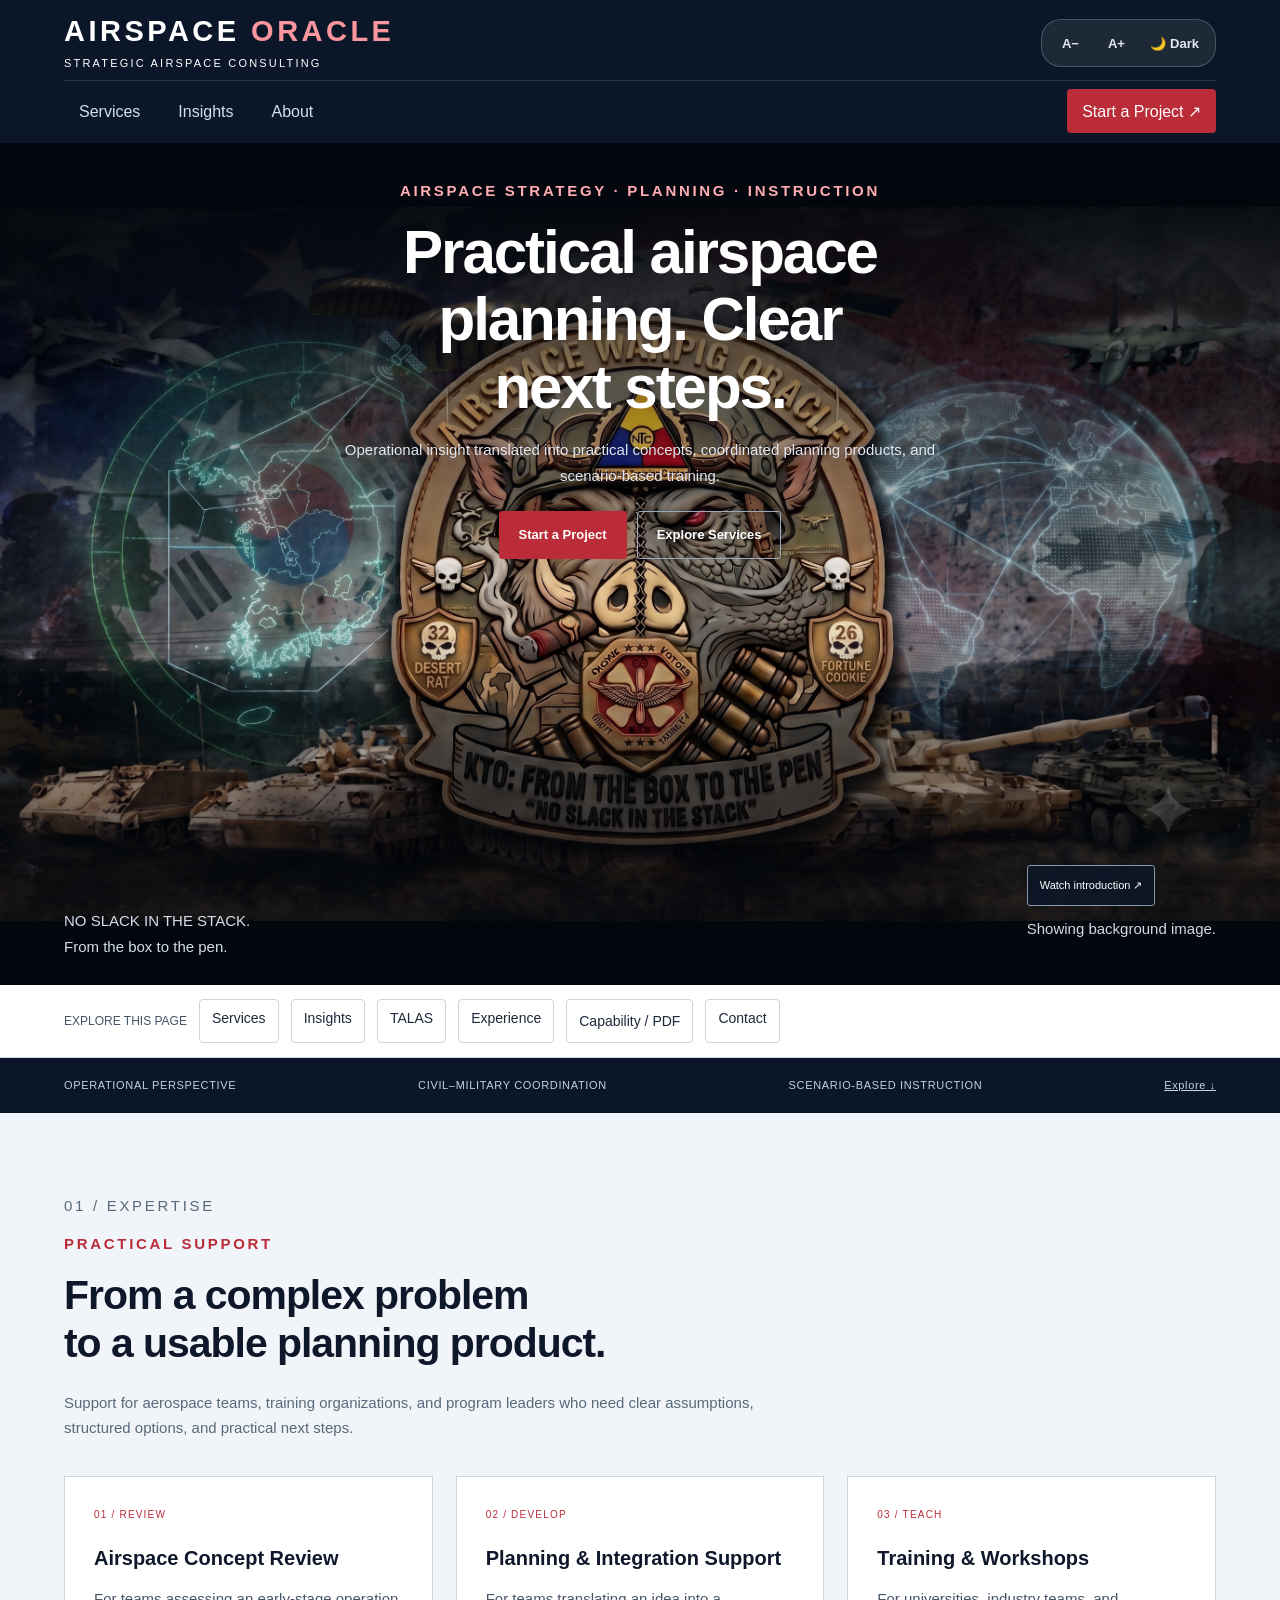
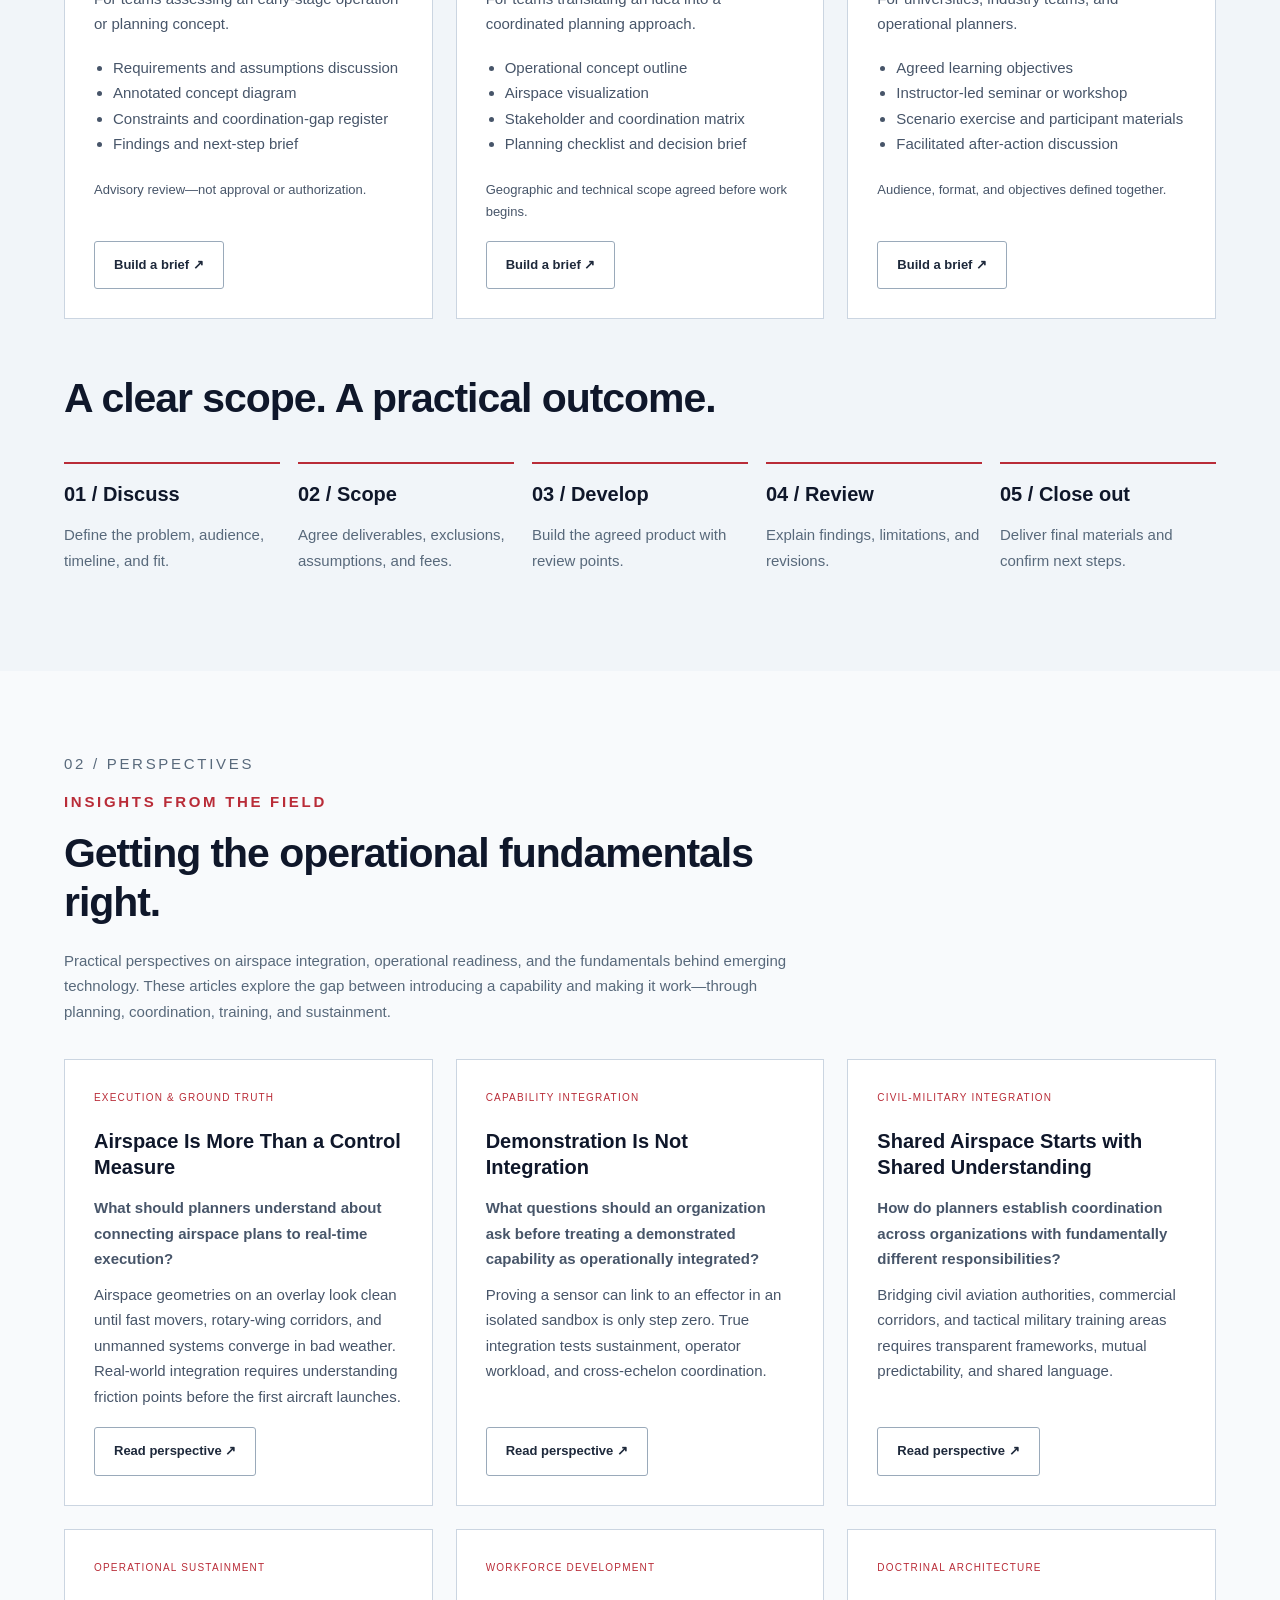
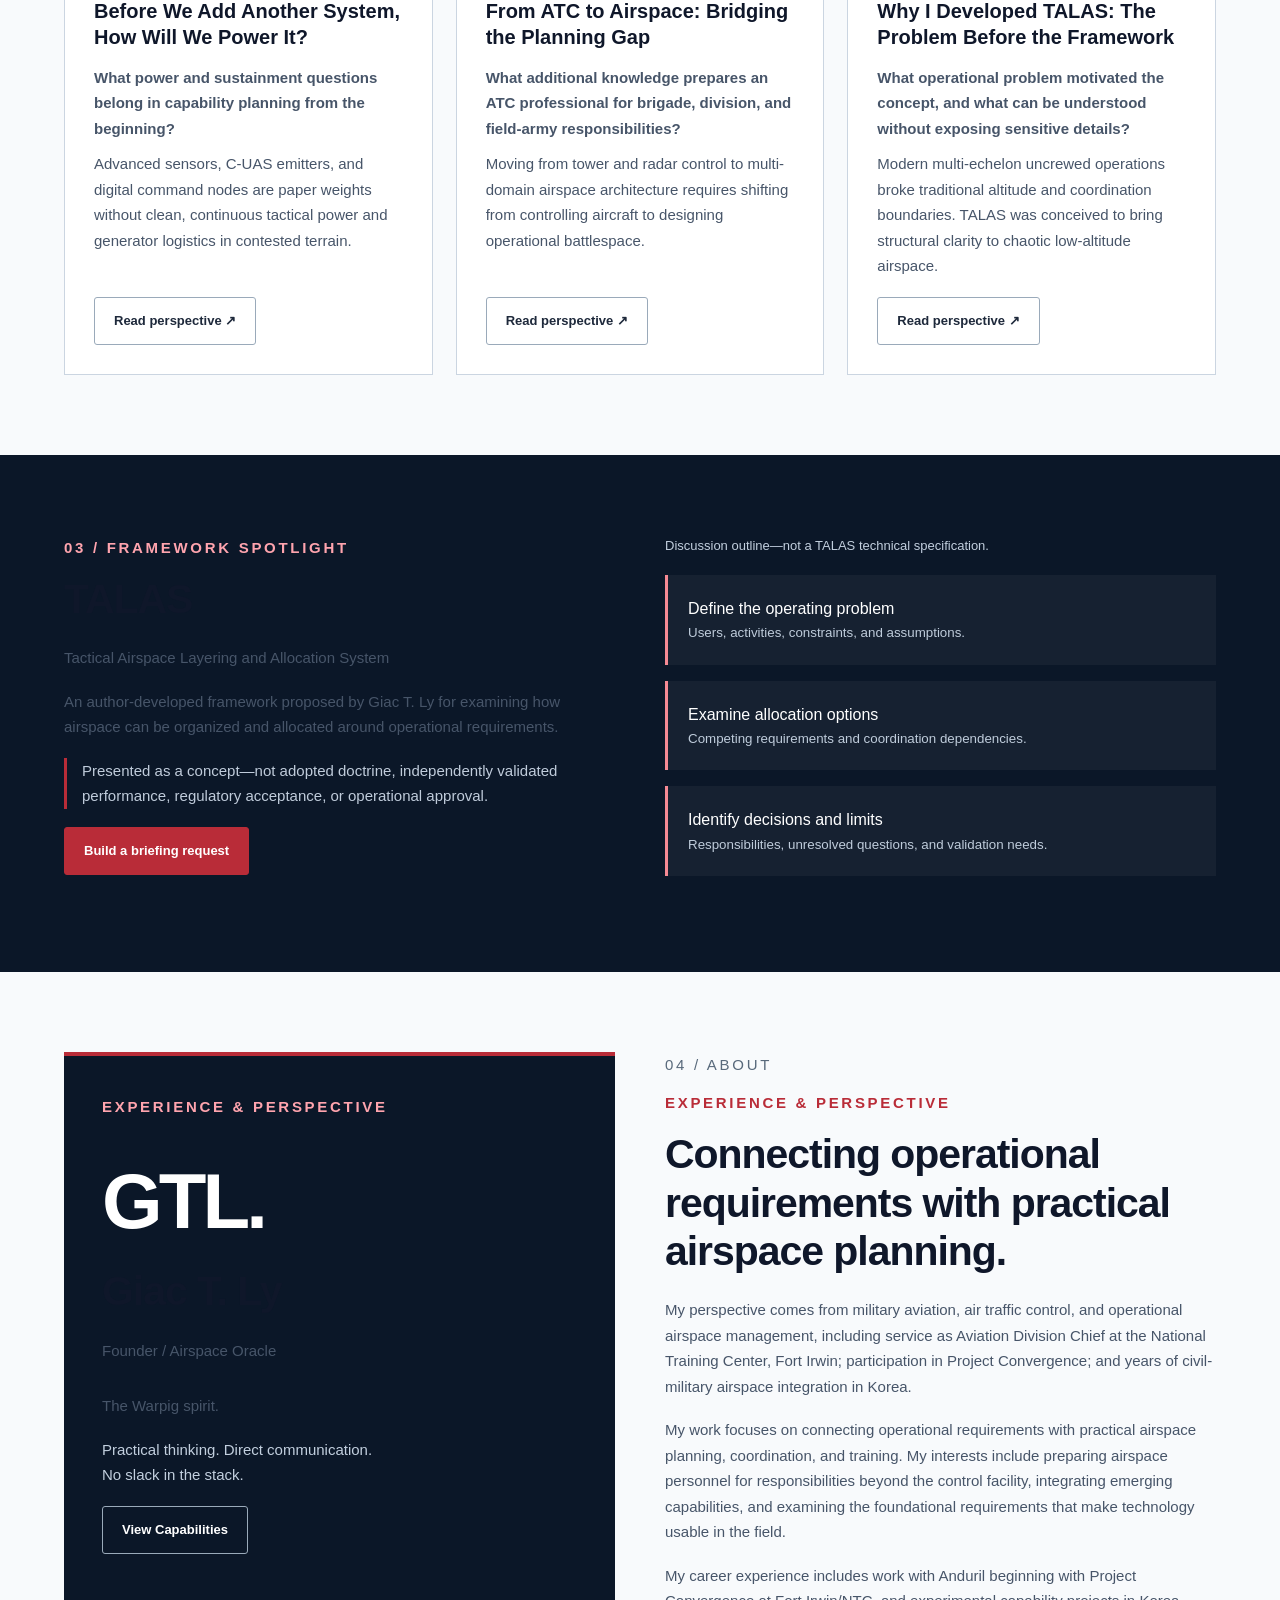
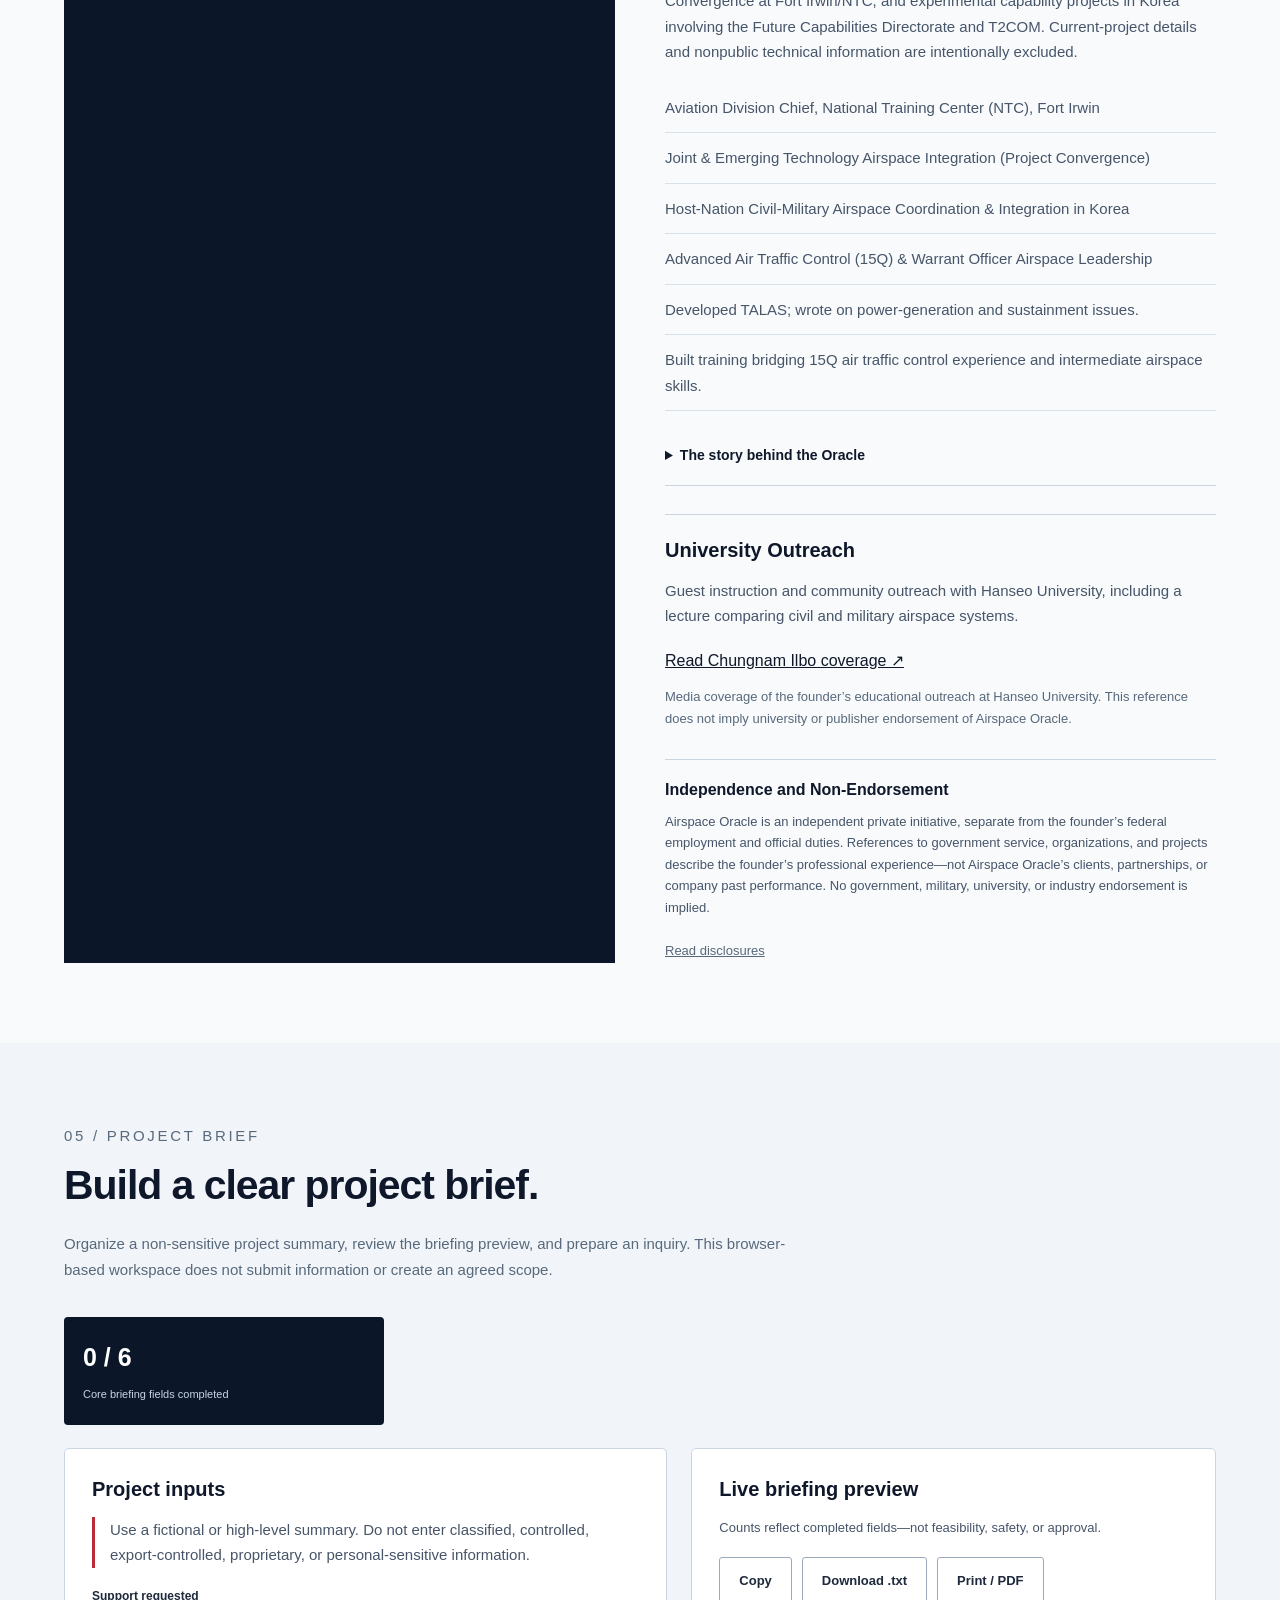
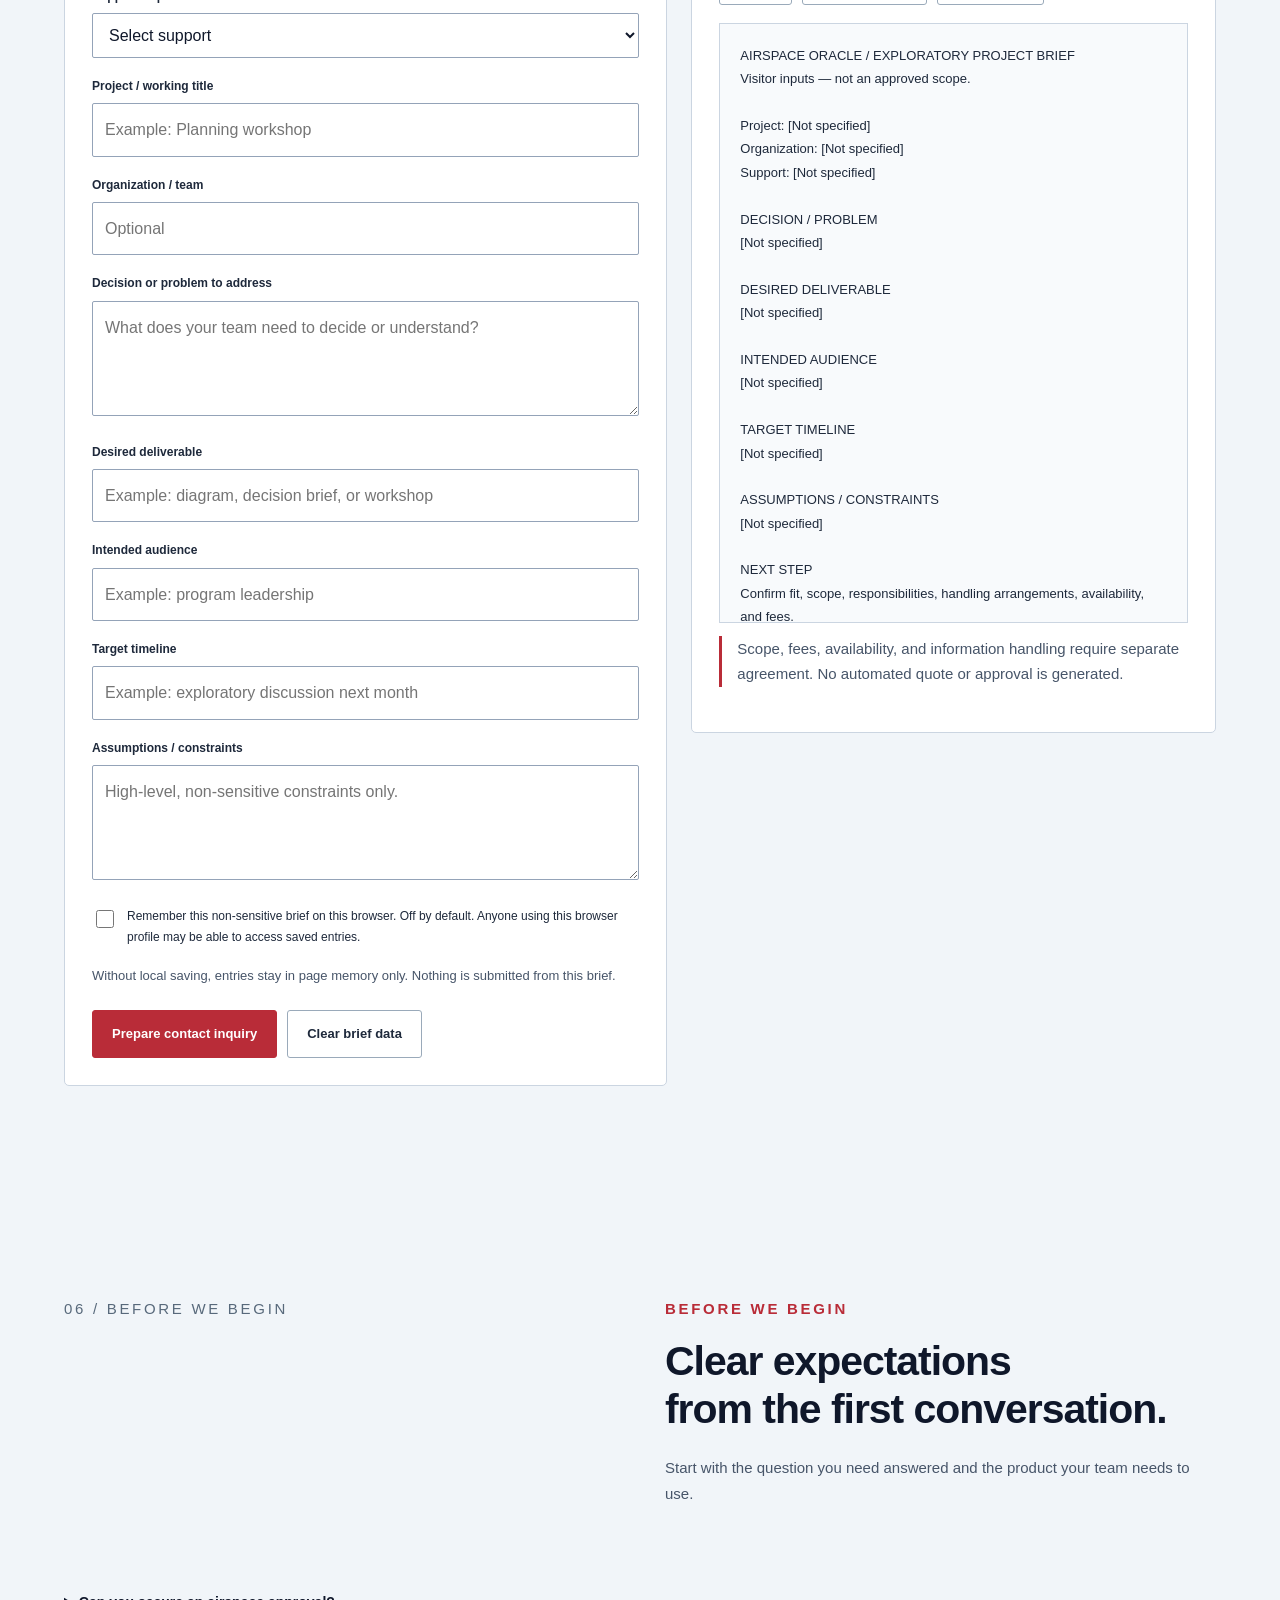
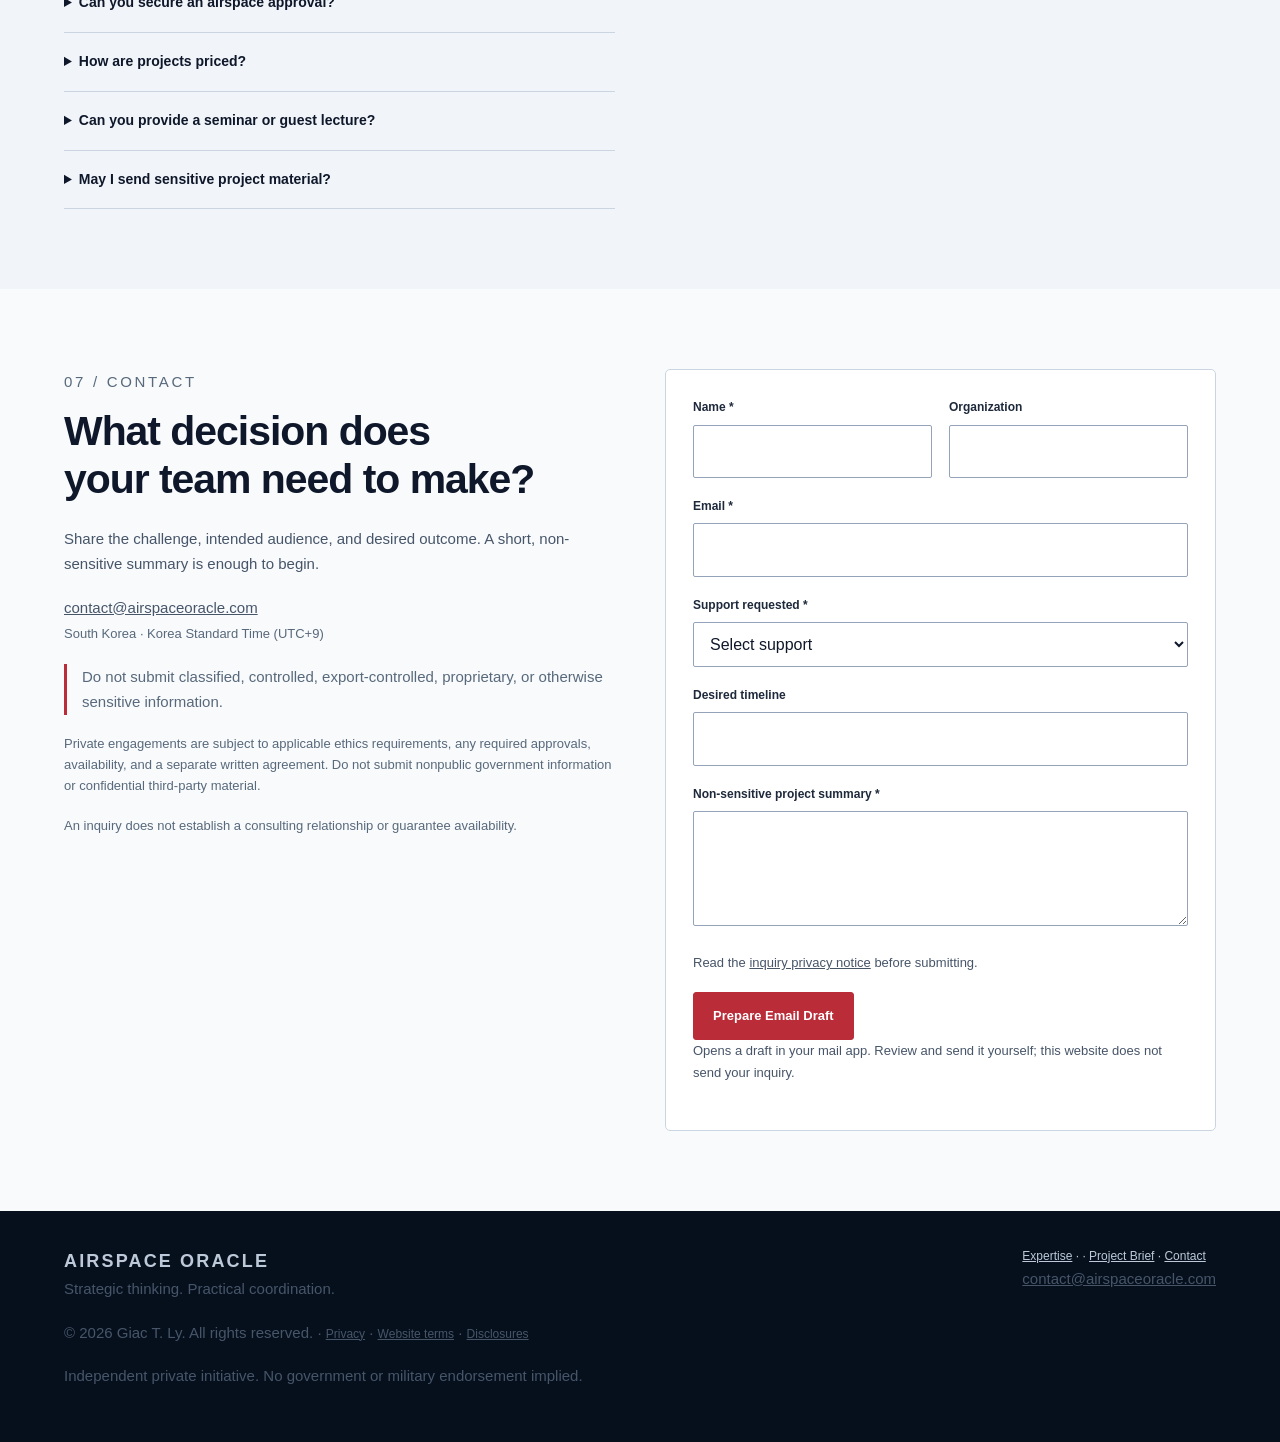
==== commit 8269620c: "Add files via upload" ====
--- a/index.html
+++ b/index.html
@@ -155,35 +155,33 @@
 @media(max-width:420px){.header .brand{font-size:23px}.header .brand small{font-size:10px}}
 @media print{.page-guide{display:none!important}.independence-notice,.media-reference{break-inside:avoid}body.print-cap #capability{background:white!important;color:black!important;max-height:none!important;overflow:visible!important}body.print-cap #capability p,body.print-cap #capability li,body.print-cap #capability h2,body.print-cap #capability h3{color:black!important}}
 </style></head><body>
-<header class="header"><div class="wrap nav"><a class="brand" href="#home">AIRSPACE <span>ORACLE</span><small>STRATEGIC AIRSPACE CONSULTING</small></a><button aria-controls="navigation" aria-expanded="false" class="menu">Menu</button><nav aria-label="Main navigation" id="navigation"><a href="#expertise">Services</a><a href="#work">Work</a><a href="#insights">Insights</a><a href="#about">About</a><a class="nav-cta" href="#dashboard">Start a Project ↗</a></nav><div aria-label="Display preferences" class="accessibility-bar"><button id="btn-zoom-out" title="Decrease font size" type="button">A−</button><button id="btn-zoom-in" title="Increase font size" type="button">A+</button><button id="btn-theme-toggle" title="Toggle Dark/Light Mode" type="button">🌓 Theme</button></div></div></header>
-<section aria-labelledby="hero-title" class="hero" id="home"><div aria-hidden="true" class="poster"></div><video aria-hidden="true" id="bg" loop="" muted="" playsinline="" poster="./airspaceoraclebackground.png?v=20261018" preload="metadata"><source src="./airspaceoracleintro.mp4?v=20261018" type="video/mp4"/></video><div aria-hidden="true" class="shade"></div><div class="wrap hero-inner"><div class="hero-copy"><p class="eyebrow">Airspace strategy · Planning · Instruction</p><h1 id="hero-title">Practical airspace planning. Clear next steps.</h1><p>Operational insight translated into practical concepts, coordinated planning products, and scenario-based training.</p><div class="buttons"><a class="btn" href="#dashboard">Start a Project</a><a class="btn secondary" href="#expertise">Explore Services</a></div></div><div class="hero-bottom"><p>NO SLACK IN THE STACK.<br/>From the box to the pen.</p><div><div class="media"><button hidden="" id="sound">Enable sound</button><button hidden="" id="play">Play video</button><button data-modal="film">Watch introduction ↗</button></div><p class="status" id="media-status" role="status"></p></div></div></div></section><div class="page-guide"><div class="wrap"><span>Explore this page</span><a href="#expertise">Services</a><a href="#work">Examples</a><a href="#insights">Insights</a><a href="#talas">TALAS</a><a href="#about">Experience</a><button data-modal="capability">Capability / PDF</button><a href="#contact">Contact</a></div></div>
+<header class="header"><div class="wrap nav"><a class="brand" href="#home">AIRSPACE <span>ORACLE</span><small>STRATEGIC AIRSPACE CONSULTING</small></a><button aria-controls="navigation" aria-expanded="false" class="menu">Menu</button><nav aria-label="Main navigation" id="navigation"><a href="#expertise">Services</a><a href="#insights">Insights</a><a href="#about">About</a><a class="nav-cta" href="#dashboard">Start a Project ↗</a></nav><div aria-label="Display preferences" class="accessibility-bar"><button id="btn-zoom-out" title="Decrease font size" type="button">A−</button><button id="btn-zoom-in" title="Increase font size" type="button">A+</button><button id="btn-theme-toggle" title="Toggle Dark/Light Mode" type="button">🌓 Theme</button></div></div></header>
+<section aria-labelledby="hero-title" class="hero" id="home"><div aria-hidden="true" class="poster"></div><video aria-hidden="true" id="bg" loop="" muted="" playsinline="" poster="./airspaceoraclebackground.png?v=20261018" preload="metadata"><source src="./airspaceoracleintro.mp4?v=20261018" type="video/mp4"/></video><div aria-hidden="true" class="shade"></div><div class="wrap hero-inner"><div class="hero-copy"><p class="eyebrow">Airspace strategy · Planning · Instruction</p><h1 id="hero-title">Practical airspace planning. Clear next steps.</h1><p>Operational insight translated into practical concepts, coordinated planning products, and scenario-based training.</p><div class="buttons"><a class="btn" href="#dashboard">Start a Project</a><a class="btn secondary" href="#expertise">Explore Services</a></div></div><div class="hero-bottom"><p>NO SLACK IN THE STACK.<br/>From the box to the pen.</p><div><div class="media"><button hidden="" id="sound">Enable sound</button><button hidden="" id="play">Play video</button><button data-modal="film">Watch introduction ↗</button></div><p class="status" id="media-status" role="status"></p></div></div></div></section><div class="page-guide"><div class="wrap"><span>Explore this page</span><a href="#expertise">Services</a><a href="#insights">Insights</a><a href="#talas">TALAS</a><a href="#about">Experience</a><button data-modal="capability">Capability / PDF</button><a href="#contact">Contact</a></div></div>
 <div class="strip"><div class="wrap"><span>OPERATIONAL PERSPECTIVE</span><span>CIVIL–MILITARY COORDINATION</span><span>SCENARIO-BASED INSTRUCTION</span><a href="#expertise">Explore ↓</a></div></div>
 <main><section class="section" id="expertise"><div class="wrap"><div class="intro"><p class="section-number">01 / Expertise</p><p class="eyebrow">Practical support</p><h2>From a complex problem<br/>to a usable planning product.</h2><p>Support for aerospace teams, training organizations, and program leaders who need clear assumptions, structured options, and practical next steps.</p></div><div class="grid"><article class="card"><div class="tag">01 / REVIEW</div><h3>Airspace Concept Review</h3><p>For teams assessing an early-stage operation or planning concept.</p><ul><li>Requirements and assumptions discussion</li><li>Annotated concept diagram</li><li>Constraints and coordination-gap register</li><li>Findings and next-step brief</li></ul><p class="small">Advisory review—not approval or authorization.</p><a class="btn secondary" data-service="Airspace Concept Review" href="#dashboard">Build a brief ↗</a></article><article class="card"><div class="tag">02 / DEVELOP</div><h3>Planning &amp; Integration Support</h3><p>For teams translating an idea into a coordinated planning approach.</p><ul><li>Operational concept outline</li><li>Airspace visualization</li><li>Stakeholder and coordination matrix</li><li>Planning checklist and decision brief</li></ul><p class="small">Geographic and technical scope agreed before work begins.</p><a class="btn secondary" data-service="Planning &amp; Integration Support" href="#dashboard">Build a brief ↗</a></article><article class="card"><div class="tag">03 / TEACH</div><h3>Training &amp; Workshops</h3><p>For universities, industry teams, and operational planners.</p><ul><li>Agreed learning objectives</li><li>Instructor-led seminar or workshop</li><li>Scenario exercise and participant materials</li><li>Facilitated after-action discussion</li></ul><p class="small">Audience, format, and objectives defined together.</p><a class="btn secondary" data-service="Training &amp; Workshops" href="#dashboard">Build a brief ↗</a></article></div><div style="margin-top:55px"><h2>A clear scope. A practical outcome.</h2><div class="steps"><div class="step"><h3>01 / Discuss</h3><p>Define the problem, audience, timeline, and fit.</p></div><div class="step"><h3>02 / Scope</h3><p>Agree deliverables, exclusions, assumptions, and fees.</p></div><div class="step"><h3>03 / Develop</h3><p>Build the agreed product with review points.</p></div><div class="step"><h3>04 / Review</h3><p>Explain findings, limitations, and revisions.</p></div><div class="step"><h3>05 / Close out</h3><p>Deliver final materials and confirm next steps.</p></div></div></div></div></section>
-<section class="section white" id="work"><div class="wrap"><div class="intro"><p class="section-number">02 / Work &amp; Insights</p><p class="eyebrow">Demonstrate the thinking</p><h2>See how the problem is framed.</h2><p>Original website demonstrations—not client case studies, approved operational products, or evidence of validated performance.</p></div><div class="grid"><article class="card"><div class="tag">Illustrative workflow</div><h3>Map the coordination problem</h3><p>Turn an operational question into assumptions, stakeholders, and decision points.</p><button class="btn secondary" data-modal="sample1">Explore the example</button></article><article class="card"><div class="tag">Fictional assessment</div><h3>Competing requirements</h3><p>Examine simultaneous activity requests, incomplete information, and coordination responsibilities.</p><button class="btn secondary" data-modal="sample2">Read the scenario</button></article><article class="card"><div class="tag">Instruction sample</div><h3>Teach decisions—not definitions.</h3><p>Move participants from identifying constraints to explaining a defensible recommendation.</p><button class="btn secondary" data-modal="sample3">View the exercise</button></article></div></div></section><section aria-labelledby="insights-title" class="section white" id="insights"><div class="wrap"><div class="intro"><p class="section-number">03 / Perspectives</p><p class="eyebrow">Insights from the Field</p><h2 id="insights-title">Getting the operational fundamentals right.</h2><p>Practical perspectives on airspace integration, operational readiness, and the fundamentals behind emerging technology. These articles explore the gap between introducing a capability and making it work—through planning, coordination, training, and sustainment.</p></div><div class="grid"><article class="card"><div class="tag">Execution &amp; Ground Truth</div><h3>Airspace Is More Than a Control Measure</h3><p style="font-weight:600;color:var(--navy);font-size:13px;margin-bottom:10px;">What should planners understand about connecting airspace plans to real-time execution?</p><p>Airspace geometries on an overlay look clean until fast movers, rotary-wing corridors, and unmanned systems converge in bad weather. Real-world integration requires understanding friction points before the first aircraft launches.</p><button class="btn secondary" data-modal="art-ntc">Read perspective ↗</button></article><article class="card"><div class="tag">Capability Integration</div><h3>Demonstration Is Not Integration</h3><p style="font-weight:600;color:var(--navy);font-size:13px;margin-bottom:10px;">What questions should an organization ask before treating a demonstrated capability as operationally integrated?</p><p>Proving a sensor can link to an effector in an isolated sandbox is only step zero. True integration tests sustainment, operator workload, and cross-echelon coordination.</p><button class="btn secondary" data-modal="art-pc">Read perspective ↗</button></article><article class="card"><div class="tag">Civil-Military Integration</div><h3>Shared Airspace Starts with Shared Understanding</h3><p style="font-weight:600;color:var(--navy);font-size:13px;margin-bottom:10px;">How do planners establish coordination across organizations with fundamentally different responsibilities?</p><p>Bridging civil aviation authorities, commercial corridors, and tactical military training areas requires transparent frameworks, mutual predictability, and shared language.</p><button class="btn secondary" data-modal="art-korea">Read perspective ↗</button></article><article class="card"><div class="tag">Operational Sustainment</div><h3>Before We Add Another System, How Will We Power It?</h3><p style="font-weight:600;color:var(--navy);font-size:13px;margin-bottom:10px;">What power and sustainment questions belong in capability planning from the beginning?</p><p>Advanced sensors, C-UAS emitters, and digital command nodes are paper weights without clean, continuous tactical power and generator logistics in contested terrain.</p><button class="btn secondary" data-modal="art-power">Read perspective ↗</button></article><article class="card"><div class="tag">Workforce Development</div><h3>From ATC to Airspace: Bridging the Planning Gap</h3><p style="font-weight:600;color:var(--navy);font-size:13px;margin-bottom:10px;">What additional knowledge prepares an ATC professional for brigade, division, and field-army responsibilities?</p><p>Moving from tower and radar control to multi-domain airspace architecture requires shifting from controlling aircraft to designing operational battlespace.</p><button class="btn secondary" data-modal="art-15q">Read perspective ↗</button></article><article class="card"><div class="tag">Doctrinal Architecture</div><h3>Why I Developed TALAS: The Problem Before the Framework</h3><p style="font-weight:600;color:var(--navy);font-size:13px;margin-bottom:10px;">What operational problem motivated the concept, and what can be understood without exposing sensitive details?</p><p>Modern multi-echelon uncrewed operations broke traditional altitude and coordination boundaries. TALAS was conceived to bring structural clarity to chaotic low-altitude airspace.</p><button class="btn secondary" data-modal="art-talas">Read perspective ↗</button></article></div></div></section>
-<section class="section dark" id="talas"><div class="wrap split"><div><p class="eyebrow" style="color:#ffa4ae">03 / Framework spotlight</p><h2>TALAS</h2><p>Tactical Airspace Layering and Allocation System</p><p>An author-developed framework proposed by Giac T. Ly for examining how airspace can be organized and allocated around operational requirements.</p><p class="note">Presented as a concept—not adopted doctrine, independently validated performance, regulatory acceptance, or operational approval.</p><a class="btn" data-service="TALAS briefing" href="#dashboard">Build a briefing request</a></div><div><p class="small" style="color:#c2cfde">Discussion outline—not a TALAS technical specification.</p><div class="layer">Define the operating problem<small>Users, activities, constraints, and assumptions.</small></div><div class="layer">Examine allocation options<small>Competing requirements and coordination dependencies.</small></div><div class="layer">Identify decisions and limits<small>Responsibilities, unresolved questions, and validation needs.</small></div></div></div></section>
-<section class="section white" id="about"><div class="wrap split"><div class="bio"><p class="eyebrow" style="color:#ffa4ae">Experience &amp; Perspective</p><div aria-hidden="true" class="initials">GTL.</div><h2>Giac T. Ly</h2><p>Founder / Airspace Oracle</p><p style="font-size:22px;margin-top:30px">The Warpig spirit.</p><p style="color:#c2cfde">Practical thinking. Direct communication.<br/>No slack in the stack.</p><button class="btn secondary" data-modal="capability">View Capabilities</button></div><div><p class="section-number">05 / About</p><p class="eyebrow">Experience &amp; Perspective</p><h2>Connecting operational requirements with practical airspace planning.</h2><p>My perspective comes from military aviation, air traffic control, and operational airspace management, including service as Aviation Division Chief at the National Training Center, Fort Irwin; participation in Project Convergence; and years of civil-military airspace integration in Korea.</p><p>My work focuses on connecting operational requirements with practical airspace planning, coordination, and training. My interests include preparing airspace personnel for responsibilities beyond the control facility, integrating emerging capabilities, and examining the foundational requirements that make technology usable in the field.</p><p>My career experience includes work with Anduril beginning with Project Convergence at Fort Irwin/NTC, and experimental capability projects in Korea involving the Future Capabilities Directorate and T2COM. Current-project details and nonpublic technical information are intentionally excluded.</p><ul class="timeline"><li>Aviation Division Chief, National Training Center (NTC), Fort Irwin</li><li>Joint &amp; Emerging Technology Airspace Integration (Project Convergence)</li><li>Host-Nation Civil-Military Airspace Coordination &amp; Integration in Korea</li><li>Advanced Air Traffic Control (15Q) &amp; Warrant Officer Airspace Leadership</li><li>Developed TALAS; wrote on power-generation and sustainment issues.</li><li>Built training bridging 15Q air traffic control experience and intermediate airspace skills.</li></ul><details><summary>The story behind the Oracle</summary><p>Born in Saigon, Giac left Vietnam by boat in 1988 (MC138) and resettled in the United States in 1990. He joined the Army in 1995, serving as an 82nd Airborne paratrooper and combat engineer before transitioning to air traffic control and warrant officer service. His journey informs a practical, service-oriented approach to complex challenges.</p></details><div class="media-reference"><h3>University Outreach</h3><p>Guest instruction and community outreach with Hanseo University, including a lecture comparing civil and military airspace systems.</p><a href="https://www.chungnamilbo.co.kr/news/articleView.html?idxno=895795" rel="noopener noreferrer" target="_blank">Read Chungnam Ilbo coverage ↗</a><p class="small">Media coverage of the founder’s educational outreach at Hanseo University. This reference does not imply university or publisher endorsement of Airspace Oracle.</p></div><aside aria-labelledby="independence-heading" class="independence-notice"><h3 id="independence-heading">Independence and Non-Endorsement</h3><p>Airspace Oracle is an independent private initiative, separate from the founder’s federal employment and official duties. References to government service, organizations, and projects describe the founder’s professional experience—not Airspace Oracle’s clients, partnerships, or company past performance. No government, military, university, or industry endorsement is implied.</p><a class="small" data-modal="disclosures" href="#disclosures">Read disclosures</a></aside></div></div></section>
-<section aria-labelledby="dashboard-title" class="section dashboard" id="dashboard"><div class="wrap"><div class="intro"><p class="section-number">05 / Interactive project dashboard</p><h2 id="dashboard-title">Build the brief.<br/>Track what remains.</h2><p>Organize a non-sensitive project summary and track manual business-launch and layout checks. This is a browser-based tool—not a secure portal, CRM, shared project tracker, or approval system.</p></div><div class="stats"><div class="stat"><strong id="brief-count">0 / 6</strong><small>Core briefing fields completed</small></div><div class="stat"><strong id="launch-count">0 / 10</strong><small>Launch checks confirmed</small></div><div class="stat"><strong id="layout-count">0 / 8</strong><small>Layout checks confirmed</small></div></div><div aria-label="Dashboard views" class="tabs"><button aria-pressed="true" data-view="brief">Project brief</button><button aria-pressed="false" data-view="readiness">Launch &amp; layout tracker</button></div>
-<div class="dashgrid" id="brief-view"><div class="panel"><h3>Project inputs</h3><p class="note">Use a fictional or high-level summary. Do not enter classified, controlled, export-controlled, proprietary, or personal-sensitive information.</p><form id="brief-form"><div class="field"><label for="b-service">Support requested</label><select data-brief="service" id="b-service"><option value="">Select support</option><option>Airspace Concept Review</option><option>Planning &amp; Integration Support</option><option>Training &amp; Workshops</option><option>TALAS briefing</option><option>Other inquiry</option></select></div><div class="field"><label for="b-project">Project / working title</label><input data-brief="project" id="b-project" maxlength="180" placeholder="Example: Planning workshop"/></div><div class="field"><label for="b-organization">Organization / team</label><input data-brief="organization" id="b-organization" maxlength="180" placeholder="Optional"/></div><div class="field"><label for="b-objective">Decision or problem to address</label><textarea data-brief="objective" id="b-objective" maxlength="1200" placeholder="What does your team need to decide or understand?"></textarea></div><div class="field"><label for="b-output">Desired deliverable</label><input data-brief="output" id="b-output" maxlength="180" placeholder="Example: diagram, decision brief, or workshop"/></div><div class="field"><label for="b-audience">Intended audience</label><input data-brief="audience" id="b-audience" maxlength="180" placeholder="Example: program leadership"/></div><div class="field"><label for="b-timeline">Target timeline</label><input data-brief="timeline" id="b-timeline" maxlength="180" placeholder="Example: exploratory discussion next month"/></div><div class="field"><label for="b-constraints">Assumptions / constraints</label><textarea data-brief="constraints" id="b-constraints" maxlength="1200" placeholder="High-level, non-sensitive constraints only."></textarea></div><label class="local"><input id="remember" type="checkbox"/><span>Remember this non-sensitive dashboard on this browser. Off by default. Anyone using this browser profile may be able to access saved entries.</span></label><p class="small">Without local saving, entries stay in page memory only. Nothing is submitted from this dashboard.</p><div class="buttons"><button class="btn" id="prepare" type="button">Prepare contact inquiry</button><button class="btn secondary" id="clear" type="button">Clear dashboard data</button></div></form></div><div class="panel"><h3>Live briefing preview</h3><p class="small">Counts reflect completed fields—not feasibility, safety, or approval.</p><div class="buttons" style="margin:0 0 18px"><button class="btn secondary" id="copy">Copy</button><button class="btn secondary" id="download">Download .txt</button><button class="btn secondary" id="print">Print / PDF</button></div><pre class="preview" id="preview"></pre><p class="note">Scope, fees, availability, and information handling require separate agreement. No automated quote or approval is generated.</p></div></div>
-<div class="dashgrid" hidden="" id="readiness-view"><div class="panel"><h3>Business launch checklist</h3><p class="small">Your own manual checkmarks—not independent verification. These are browser-local notes, not an access-controlled admin area.</p><div aria-label="Launch checks" aria-valuemax="10" aria-valuemin="0" aria-valuenow="0" class="progress" id="launch-progress" role="progressbar"><div></div></div><p class="small" id="launch-summary"></p><div class="checks" id="launch-checks"></div></div><div class="panel"><h3>Remaining layout &amp; integration checks</h3><p class="small">Test actual devices and end-to-end workflows. The page cannot verify form delivery, legal readiness, or accessibility compliance automatically.</p><div aria-label="Layout checks" aria-valuemax="8" aria-valuemin="0" aria-valuenow="0" class="progress" id="layout-progress" role="progressbar"><div></div></div><p class="small" id="layout-summary"></p><div class="checks" id="layout-checks"></div><div class="buttons"><button class="btn secondary" id="export-checks">Download checklist status</button></div><p class="small" style="margin-top:18px">Enable “Remember this dashboard” in the brief view to retain checkmarks on this browser. No shared team status is provided.</p><div class="jump"><a href="#home">Hero</a><a href="#expertise">Services</a><a href="#work">Samples</a><a href="#about">About</a><a href="#contact">Contact</a></div></div></div><p class="status" id="dash-status" role="status"></p></div></section>
-<section class="section"><div class="wrap split"><div><p class="eyebrow">Before we begin</p><h2>Clear expectations<br/>from the first conversation.</h2><p>Start with the question you need answered and the product your team needs to use.</p></div><div><details><summary>Can you secure an airspace approval?</summary><p>No approval is promised. Advisory work can organize requirements and coordination questions; decisions remain with the relevant authorities.</p></details><details><summary>How are projects priced?</summary><p>A written proposal defines deliverables, exclusions, schedule, review points, and fees before work starts.</p></details><details><summary>Can you provide a seminar or guest lecture?</summary><p>Describe the audience, subject, format, and timing. Availability and suitability are confirmed before scheduling.</p></details><details><summary>May I send sensitive project material?</summary><p>Not through this website or ordinary inquiry email. Begin with a non-sensitive summary and agree any additional arrangements separately.</p></details></div></div></section>
-<section class="section white" id="contact"><div class="wrap split"><div><p class="section-number">06 / Contact</p><h2>What decision does<br/>your team need to make?</h2><p>Share the challenge, intended audience, and desired outcome. A short, non-sensitive summary is enough to begin.</p><p><a href="mailto:contact@airspaceoracle.com">contact@airspaceoracle.com</a><br/><span class="small">South Korea · Korea Standard Time (UTC+9)</span></p><p class="note">Do not submit classified, controlled, export-controlled, proprietary, or otherwise sensitive information.</p><p class="small engagement-note">Private engagements are subject to applicable ethics requirements, any required approvals, availability, and a separate written agreement. Do not submit nonpublic government information or confidential third-party material.</p><p class="small">An inquiry does not establish a consulting relationship or guarantee availability.</p></div><div class="panel"><form id="inquiry-form" name="project-inquiry"><input name="form-name" type="hidden" value="project-inquiry"/><p class="trap"><label>Leave blank<input name="bot-field"/></label></p><div class="fields"><div class="field"><label for="name">Name *</label><input autocomplete="name" id="name" maxlength="120" name="name" required=""/></div><div class="field"><label for="organization">Organization</label><input autocomplete="organization" id="organization" maxlength="180" name="organization"/></div></div><div class="field"><label for="email">Email *</label><input autocomplete="email" id="email" maxlength="200" name="email" required="" type="email"/></div><div class="field"><label for="service">Support requested *</label><select id="service" name="service" required=""><option value="">Select support</option><option>Airspace Concept Review</option><option>Planning &amp; Integration Support</option><option>Training &amp; Workshops</option><option>TALAS briefing</option><option>Other inquiry</option></select></div><div class="field"><label for="timeline">Desired timeline</label><input id="timeline" maxlength="180" name="timeline"/></div><div class="field"><label for="message">Non-sensitive project summary *</label><textarea id="message" maxlength="4000" name="message" required=""></textarea></div><p class="small" hidden="" id="prepared">A dashboard brief was copied here. Review before submitting. Nothing has been sent yet.</p><p class="small">Read the <a data-modal="privacy" href="#privacy">inquiry privacy notice</a> before submitting.</p><button class="btn" type="submit">Prepare Email Draft</button><p class="small" id="email-status" role="status">Opens a draft in your mail app. Review and send it yourself; this website does not send your inquiry.</p></form></div></div></section></main>
-<footer class="footer"><div class="wrap"><div class="footer-top"><div><a class="brand" href="#home">AIRSPACE ORACLE</a><p>Strategic thinking. Practical coordination.</p></div><div><a href="#expertise">Expertise</a> · <a href="#work">Work</a> · <a href="#dashboard">Dashboard</a> · <a href="#contact">Contact</a><p><a href="mailto:contact@airspaceoracle.com">contact@airspaceoracle.com</a></p></div></div><p>© 2026 Giac T. Ly. All rights reserved. · <button data-modal="privacy">Privacy</button> · <button data-modal="terms">Website terms</button> · <button data-modal="disclosures">Disclosures</button></p><p>Independent private initiative. No government or military endorsement implied.</p></div></footer>
-<dialog aria-labelledby="capability-title" id="capability"><button class="close" data-close="">Close</button><h2 id="capability-title">Airspace Oracle / Capabilities</h2><p>Giac T. Ly · Founder-led strategic airspace consulting</p><h3>Core capabilities</h3><ul><li>Airspace concept review and findings briefs</li><li>Planning visualizations, coordination matrices, and decision products</li><li>Scenario-based seminars, workshops, and instructional materials</li><li>Discussion of the author-developed TALAS framework</li></ul><h3>Relevant experience</h3><p>Military air traffic control, airspace planning, civil–military coordination in South Korea, and operational instruction.</p><h3>Approach</h3><p>Discuss → Scope → Develop → Review → Close out</p><p class="note">Independent private initiative. Career references describe founder experience, not company past performance. No government, military, university, or industry endorsement is implied. Engagements are subject to applicable requirements and a separate written agreement.</p><p>contact@airspaceoracle.com · airspaceoracle.com<br/>South Korea · UTC+9</p><div class="buttons"><button class="btn" id="print-cap">Print / Save as PDF</button></div></dialog><dialog aria-labelledby="sample1-title" id="sample1"><button class="close" data-close="">Close</button><h2 id="sample1-title">Map the coordination problem</h2><p class="tag">Illustrative workflow—not an authorization checklist</p><ol><li>Define the proposed activity, operating area, and time window.</li><li>Separate assumptions from confirmed information.</li><li>Identify affected users and relevant authorities.</li><li>Compare options against stated constraints.</li><li>Record unresolved decisions and the next coordination action.</li></ol><p class="note">Actual requirements depend on the location, activity, and authorities.</p></dialog><dialog aria-labelledby="sample2-title" id="sample2"><button class="close" data-close="">Close</button><h2 id="sample2-title">Competing requirements</h2><p class="tag">Fictional educational scenario</p><p>Two teams request activity in the same demonstration area and time window. No real location, altitude, or operating approval is provided.</p><h3>Information gaps</h3><p>Boundaries, activity characteristics, decision-makers, communication arrangements, and contingency requirements.</p><h3>Options to examine</h3><ul><li>Separate activities in time.</li><li>Revise operating areas, subject to assessment.</li><li>Reduce demonstration scope.</li><li>Defer until essential information is available.</li></ul><p class="note">The initial requests are not an executable plan. Resolve gaps and coordinate with responsible authorities. Not advice for a real flight.</p></dialog><dialog aria-labelledby="sample3-title" id="sample3"><button class="close" data-close="">Close</button><h2 id="sample3-title">From constraints to a decision brief</h2><p class="tag">Illustrative 45-minute workshop—not qualification or certification</p><ol><li>5 minutes: introduce the fictional scenario and objectives.</li><li>10 minutes: identify assumptions, constraints, and gaps.</li><li>15 minutes: develop two options and tradeoffs.</li><li>10 minutes: present a recommendation and coordination needs.</li><li>5 minutes: discuss what remains unresolved.</li></ol><h3>Learning check</h3><p>Can participants distinguish an assumption from a requirement, identify decision responsibility, and explain recommendation limits?</p></dialog><dialog aria-labelledby="privacy-title" id="privacy"><button class="close" data-close="">Close</button><h2 id="privacy-title">Inquiry privacy notice</h2><p>The contact form prepares an email draft locally and opens your configured mail app. No form backend receives the inquiry. You must review and send the email yourself. Hosting and email providers may process technical information under their policies.</p><p>The project dashboard processes entries in your browser. Optional local saving is off by default. If enabled, briefing data and checklist state are stored on that browser profile—not in an authenticated private account. Clear dashboard data removes that local dashboard storage, not submitted inquiries or copies you exported.</p><p>Prepare inquiry fills the form only. Prepare Email Draft opens your mail app without sending automatically. Copy, print, and download create copies under your control.</p><p>Contact contact@airspaceoracle.com about access, correction, or deletion requests. Applicable obligations and provider capabilities may affect a request. Do not include sensitive information.</p><p>No third-party analytics or advertising scripts are intentionally added to this HTML.</p></dialog><dialog aria-labelledby="terms-title" id="terms"><button class="close" data-close="">Close</button><h2 id="terms-title">Website terms</h2><p>Content describes proposed advisory services and educational examples. It is not flight authorization, legal advice, safety assurance, or a substitute for applicable requirements and authority coordination.</p><p>Samples are illustrative. TALAS is an author-developed concept, not adopted doctrine or an independently validated standard.</p><p>Inquiry submission, briefing completion, and checklist checkmarks do not establish a client relationship, confirm readiness, or create approval. Deliverables, fees, confidentiality, intellectual property, and engagement terms require a separate agreement.</p><p>Original materials are attributed to Giac T. Ly unless otherwise indicated. No ownership of third-party marks or underlying ideas is asserted.</p><h3>Private engagements</h3><p>Any proposed engagement is subject to applicable ethics requirements, conflict review, required approvals, availability, and a separate written agreement. Website disclosures do not establish that an activity is permitted or approved.</p><p>Do not submit nonpublic government information or confidential third-party material. Public descriptions do not grant rights to use or redistribute government or third-party materials.</p></dialog><dialog aria-labelledby="film-title" id="film"><button class="close" data-close="">Close</button><h2 id="film-title">Airspace Oracle / Introduction</h2><video controls="" id="film-video" playsinline="" poster="./airspaceoraclebackground.png?v=20261018" preload="none"><source src="./airspaceoracleintro.mp4?v=20261018" type="video/mp4"/></video><p class="small">Use the player controls to start the introduction with sound.</p></dialog><div hidden="" id="print-area"></div><noscript><p style="padding:20px">Core content and the inquiry form remain available. Dashboard tools, modal samples, and custom video controls require JavaScript. Contact contact@airspaceoracle.com for assistance.</p></noscript><dialog aria-labelledby="disclosures-title" id="disclosures"><button class="close" data-close="">Close</button><h2 id="disclosures-title">Independence and Non-Endorsement</h2><p>Airspace Oracle is an independent private initiative, separate from the founder’s federal employment and official duties. References to government service, organizations, and projects describe the founder’s professional experience—not Airspace Oracle’s clients, partnerships, or company past performance. No government, military, university, or industry endorsement is implied.</p><h3>Engagement conditions</h3><p>Private engagements are subject to applicable ethics requirements, any required approvals, availability, and a separate written agreement. Do not submit nonpublic government information or confidential third-party material.</p><p>These disclosures do not represent an ethics determination or authorization to undertake a particular activity.</p><h3>Media references</h3><p>External reporting is provided as context for the founder’s experience. References to educational events do not imply a commercial engagement or endorsement by the institution or publisher.</p><h3>Scope and authority</h3><p>Services are advisory and educational. No flight authorization, regulatory approval, engineering certification, procurement status, or independently validated performance is claimed. TALAS is presented conceptually, not as adopted doctrine.</p></dialog><script>const launch=[["ethics", "Outside-work and ethics review", "Confirm applicable review before accepting engagements."], ["identity", "Business identity and disclosures", "Verify legal entity, brand use, and public disclosures."], ["email", "Business mailbox tested", "Send and receive a real test message."], ["forms", "Form and notifications tested", "Test email draft preparation and verify actual mailbox receipt."], ["rights", "Media and publication rights checked", "Review video, audio, imagery, biography, and samples."], ["claims", "Services and claims reviewed", "Confirm qualifications, scope, limits, and availability."], ["legal", "Notices and agreements reviewed", "Review privacy, terms, retention, and engagement contracts."], ["proposal", "Proposal and scope templates ready", "Define outputs, assumptions, exclusions, schedule, and fees."], ["billing", "Invoicing and client tracking ready", "Establish accounting, payments, and follow-up process."], ["handling", "Information handling process defined", "Agree what may be received, where, and under what terms."]];const layout=[["title", "Responsive centered title checked", "Test narrow mobile, tablet, laptop, and desktop."], ["video", "Full video, sound, pause, and poster checked", "Review playback and aspect-ratio margins on actual devices."], ["nav", "Navigation and overflow checked", "Test mobile menu, anchor links, and sideways scrolling."], ["content", "Sections and sample dialogs reviewed", "Check claims, readability, links, and modal closing."], ["keyboard", "Keyboard and motion preferences reviewed", "Test focus, Escape, pause, and reduced-motion behavior."], ["dashboard", "Dashboard workflows exercised", "Test editing, export, clearing, saving, and inquiry handoff."], ["contact", "Contact delivery verified end to end", "Submit a non-sensitive test and verify receipt."], ["print", "Print and media alternatives reviewed", "Check both print layouts; add captions/transcripts as appropriate."]];
-const menu=document.querySelector('.menu'),nav=document.querySelector('nav');menu.addEventListener('click',()=>{const open=nav.classList.toggle('open');menu.setAttribute('aria-expanded',String(open))});nav.querySelectorAll('a').forEach(a=>a.addEventListener('click',()=>{nav.classList.remove('open');menu.setAttribute('aria-expanded','false')}));
+<section aria-labelledby="insights-title" class="section white" id="insights"><div class="wrap"><div class="intro"><p class="section-number">02 / Perspectives</p><p class="eyebrow">Insights from the Field</p><h2 id="insights-title">Getting the operational fundamentals right.</h2><p>Practical perspectives on airspace integration, operational readiness, and the fundamentals behind emerging technology. These articles explore the gap between introducing a capability and making it work—through planning, coordination, training, and sustainment.</p></div><div class="grid"><article class="card"><div class="tag">Execution &amp; Ground Truth</div><h3>Airspace Is More Than a Control Measure</h3><p style="font-weight:600;color:var(--navy);font-size:13px;margin-bottom:10px;">What should planners understand about connecting airspace plans to real-time execution?</p><p>Airspace geometries on an overlay look clean until fast movers, rotary-wing corridors, and unmanned systems converge in bad weather. Real-world integration requires understanding friction points before the first aircraft launches.</p><button class="btn secondary" data-modal="art-ntc">Read perspective ↗</button></article><article class="card"><div class="tag">Capability Integration</div><h3>Demonstration Is Not Integration</h3><p style="font-weight:600;color:var(--navy);font-size:13px;margin-bottom:10px;">What questions should an organization ask before treating a demonstrated capability as operationally integrated?</p><p>Proving a sensor can link to an effector in an isolated sandbox is only step zero. True integration tests sustainment, operator workload, and cross-echelon coordination.</p><button class="btn secondary" data-modal="art-pc">Read perspective ↗</button></article><article class="card"><div class="tag">Civil-Military Integration</div><h3>Shared Airspace Starts with Shared Understanding</h3><p style="font-weight:600;color:var(--navy);font-size:13px;margin-bottom:10px;">How do planners establish coordination across organizations with fundamentally different responsibilities?</p><p>Bridging civil aviation authorities, commercial corridors, and tactical military training areas requires transparent frameworks, mutual predictability, and shared language.</p><button class="btn secondary" data-modal="art-korea">Read perspective ↗</button></article><article class="card"><div class="tag">Operational Sustainment</div><h3>Before We Add Another System, How Will We Power It?</h3><p style="font-weight:600;color:var(--navy);font-size:13px;margin-bottom:10px;">What power and sustainment questions belong in capability planning from the beginning?</p><p>Advanced sensors, C-UAS emitters, and digital command nodes are paper weights without clean, continuous tactical power and generator logistics in contested terrain.</p><button class="btn secondary" data-modal="art-power">Read perspective ↗</button></article><article class="card"><div class="tag">Workforce Development</div><h3>From ATC to Airspace: Bridging the Planning Gap</h3><p style="font-weight:600;color:var(--navy);font-size:13px;margin-bottom:10px;">What additional knowledge prepares an ATC professional for brigade, division, and field-army responsibilities?</p><p>Moving from tower and radar control to multi-domain airspace architecture requires shifting from controlling aircraft to designing operational battlespace.</p><button class="btn secondary" data-modal="art-15q">Read perspective ↗</button></article><article class="card"><div class="tag">Doctrinal Architecture</div><h3>Why I Developed TALAS: The Problem Before the Framework</h3><p style="font-weight:600;color:var(--navy);font-size:13px;margin-bottom:10px;">What operational problem motivated the concept, and what can be understood without exposing sensitive details?</p><p>Modern multi-echelon uncrewed operations broke traditional altitude and coordination boundaries. TALAS was conceived to bring structural clarity to chaotic low-altitude airspace.</p><button class="btn secondary" data-modal="art-talas">Read perspective ↗</button></article></div></div></section>
+<section class="section dark" id="talas"><div class="wrap split"><div><p class="eyebrow" style="color:#ffa4ae">03 / Framework Spotlight</p><h2>TALAS</h2><p>Tactical Airspace Layering and Allocation System</p><p>An author-developed framework proposed by Giac T. Ly for examining how airspace can be organized and allocated around operational requirements.</p><p class="note">Presented as a concept—not adopted doctrine, independently validated performance, regulatory acceptance, or operational approval.</p><a class="btn" data-service="TALAS briefing" href="#dashboard">Build a briefing request</a></div><div><p class="small" style="color:#c2cfde">Discussion outline—not a TALAS technical specification.</p><div class="layer">Define the operating problem<small>Users, activities, constraints, and assumptions.</small></div><div class="layer">Examine allocation options<small>Competing requirements and coordination dependencies.</small></div><div class="layer">Identify decisions and limits<small>Responsibilities, unresolved questions, and validation needs.</small></div></div></div></section>
+<section class="section white" id="about"><div class="wrap split"><div class="bio"><p class="eyebrow" style="color:#ffa4ae">Experience &amp; Perspective</p><div aria-hidden="true" class="initials">GTL.</div><h2>Giac T. Ly</h2><p>Founder / Airspace Oracle</p><p style="font-size:22px;margin-top:30px">The Warpig spirit.</p><p style="color:#c2cfde">Practical thinking. Direct communication.<br/>No slack in the stack.</p><button class="btn secondary" data-modal="capability">View Capabilities</button></div><div><p class="section-number">04 / About</p><p class="eyebrow">Experience &amp; Perspective</p><h2>Connecting operational requirements with practical airspace planning.</h2><p>My perspective comes from military aviation, air traffic control, and operational airspace management, including service as Aviation Division Chief at the National Training Center, Fort Irwin; participation in Project Convergence; and years of civil-military airspace integration in Korea.</p><p>My work focuses on connecting operational requirements with practical airspace planning, coordination, and training. My interests include preparing airspace personnel for responsibilities beyond the control facility, integrating emerging capabilities, and examining the foundational requirements that make technology usable in the field.</p><p>My career experience includes work with Anduril beginning with Project Convergence at Fort Irwin/NTC, and experimental capability projects in Korea involving the Future Capabilities Directorate and T2COM. Current-project details and nonpublic technical information are intentionally excluded.</p><ul class="timeline"><li>Aviation Division Chief, National Training Center (NTC), Fort Irwin</li><li>Joint &amp; Emerging Technology Airspace Integration (Project Convergence)</li><li>Host-Nation Civil-Military Airspace Coordination &amp; Integration in Korea</li><li>Advanced Air Traffic Control (15Q) &amp; Warrant Officer Airspace Leadership</li><li>Developed TALAS; wrote on power-generation and sustainment issues.</li><li>Built training bridging 15Q air traffic control experience and intermediate airspace skills.</li></ul><details><summary>The story behind the Oracle</summary><p>Born in Saigon, Giac left Vietnam by boat in 1988 (MC138) and resettled in the United States in 1990. He joined the Army in 1995, serving as an 82nd Airborne paratrooper and combat engineer before transitioning to air traffic control and warrant officer service. His journey informs a practical, service-oriented approach to complex challenges.</p></details><div class="media-reference"><h3>University Outreach</h3><p>Guest instruction and community outreach with Hanseo University, including a lecture comparing civil and military airspace systems.</p><a href="https://www.chungnamilbo.co.kr/news/articleView.html?idxno=895795" rel="noopener noreferrer" target="_blank">Read Chungnam Ilbo coverage ↗</a><p class="small">Media coverage of the founder’s educational outreach at Hanseo University. This reference does not imply university or publisher endorsement of Airspace Oracle.</p></div><aside aria-labelledby="independence-heading" class="independence-notice"><h3 id="independence-heading">Independence and Non-Endorsement</h3><p>Airspace Oracle is an independent private initiative, separate from the founder’s federal employment and official duties. References to government service, organizations, and projects describe the founder’s professional experience—not Airspace Oracle’s clients, partnerships, or company past performance. No government, military, university, or industry endorsement is implied.</p><a class="small" data-modal="disclosures" href="#disclosures">Read disclosures</a></aside></div></div></section>
+<section aria-labelledby="dashboard-title" class="section dashboard" id="dashboard"><div class="wrap"><div class="intro"><p class="section-number">05 / Project Brief</p><h2 id="dashboard-title">Build a clear project brief.</h2><p>Organize a non-sensitive project summary, review the briefing preview, and prepare an inquiry. This browser-based workspace does not submit information or create an agreed scope.</p></div><div class="stats" style="grid-template-columns:minmax(0,320px)"><div class="stat"><strong id="brief-count">0 / 6</strong><small>Core briefing fields completed</small></div></div>
+<div class="dashgrid" id="brief-view"><div class="panel"><h3>Project inputs</h3><p class="note">Use a fictional or high-level summary. Do not enter classified, controlled, export-controlled, proprietary, or personal-sensitive information.</p><form id="brief-form"><div class="field"><label for="b-service">Support requested</label><select data-brief="service" id="b-service"><option value="">Select support</option><option>Airspace Concept Review</option><option>Planning &amp; Integration Support</option><option>Training &amp; Workshops</option><option>TALAS briefing</option><option>Other inquiry</option></select></div><div class="field"><label for="b-project">Project / working title</label><input data-brief="project" id="b-project" maxlength="180" placeholder="Example: Planning workshop"/></div><div class="field"><label for="b-organization">Organization / team</label><input data-brief="organization" id="b-organization" maxlength="180" placeholder="Optional"/></div><div class="field"><label for="b-objective">Decision or problem to address</label><textarea data-brief="objective" id="b-objective" maxlength="1200" placeholder="What does your team need to decide or understand?"></textarea></div><div class="field"><label for="b-output">Desired deliverable</label><input data-brief="output" id="b-output" maxlength="180" placeholder="Example: diagram, decision brief, or workshop"/></div><div class="field"><label for="b-audience">Intended audience</label><input data-brief="audience" id="b-audience" maxlength="180" placeholder="Example: program leadership"/></div><div class="field"><label for="b-timeline">Target timeline</label><input data-brief="timeline" id="b-timeline" maxlength="180" placeholder="Example: exploratory discussion next month"/></div><div class="field"><label for="b-constraints">Assumptions / constraints</label><textarea data-brief="constraints" id="b-constraints" maxlength="1200" placeholder="High-level, non-sensitive constraints only."></textarea></div><label class="local"><input id="remember" type="checkbox"/><span>Remember this non-sensitive brief on this browser. Off by default. Anyone using this browser profile may be able to access saved entries.</span></label><p class="small">Without local saving, entries stay in page memory only. Nothing is submitted from this brief.</p><div class="buttons"><button class="btn" id="prepare" type="button">Prepare contact inquiry</button><button class="btn secondary" id="clear" type="button">Clear brief data</button></div></form></div><div class="panel"><h3>Live briefing preview</h3><p class="small">Counts reflect completed fields—not feasibility, safety, or approval.</p><div class="buttons" style="margin:0 0 18px"><button class="btn secondary" id="copy">Copy</button><button class="btn secondary" id="download">Download .txt</button><button class="btn secondary" id="print">Print / PDF</button></div><pre class="preview" id="preview"></pre><p class="note">Scope, fees, availability, and information handling require separate agreement. No automated quote or approval is generated.</p></div></div>
+<p class="status" id="dash-status" role="status"></p></div></section>
+<section class="section"><div class="wrap split"><p class="section-number">06 / Before We Begin</p><div><p class="eyebrow">Before we begin</p><h2>Clear expectations<br/>from the first conversation.</h2><p>Start with the question you need answered and the product your team needs to use.</p></div><div><details><summary>Can you secure an airspace approval?</summary><p>No approval is promised. Advisory work can organize requirements and coordination questions; decisions remain with the relevant authorities.</p></details><details><summary>How are projects priced?</summary><p>A written proposal defines deliverables, exclusions, schedule, review points, and fees before work starts.</p></details><details><summary>Can you provide a seminar or guest lecture?</summary><p>Describe the audience, subject, format, and timing. Availability and suitability are confirmed before scheduling.</p></details><details><summary>May I send sensitive project material?</summary><p>Not through this website or ordinary inquiry email. Begin with a non-sensitive summary and agree any additional arrangements separately.</p></details></div></div></section>
+<section class="section white" id="contact"><div class="wrap split"><div><p class="section-number">07 / Contact</p><h2>What decision does<br/>your team need to make?</h2><p>Share the challenge, intended audience, and desired outcome. A short, non-sensitive summary is enough to begin.</p><p><a href="mailto:contact@airspaceoracle.com">contact@airspaceoracle.com</a><br/><span class="small">South Korea · Korea Standard Time (UTC+9)</span></p><p class="note">Do not submit classified, controlled, export-controlled, proprietary, or otherwise sensitive information.</p><p class="small engagement-note">Private engagements are subject to applicable ethics requirements, any required approvals, availability, and a separate written agreement. Do not submit nonpublic government information or confidential third-party material.</p><p class="small">An inquiry does not establish a consulting relationship or guarantee availability.</p></div><div class="panel"><form id="inquiry-form" name="project-inquiry"><input name="form-name" type="hidden" value="project-inquiry"/><p class="trap"><label>Leave blank<input name="bot-field"/></label></p><div class="fields"><div class="field"><label for="name">Name *</label><input autocomplete="name" id="name" maxlength="120" name="name" required=""/></div><div class="field"><label for="organization">Organization</label><input autocomplete="organization" id="organization" maxlength="180" name="organization"/></div></div><div class="field"><label for="email">Email *</label><input autocomplete="email" id="email" maxlength="200" name="email" required="" type="email"/></div><div class="field"><label for="service">Support requested *</label><select id="service" name="service" required=""><option value="">Select support</option><option>Airspace Concept Review</option><option>Planning &amp; Integration Support</option><option>Training &amp; Workshops</option><option>TALAS briefing</option><option>Other inquiry</option></select></div><div class="field"><label for="timeline">Desired timeline</label><input id="timeline" maxlength="180" name="timeline"/></div><div class="field"><label for="message">Non-sensitive project summary *</label><textarea id="message" maxlength="4000" name="message" required=""></textarea></div><p class="small" hidden="" id="prepared">Your project brief was copied here. Review before submitting. Nothing has been sent yet.</p><p class="small">Read the <a data-modal="privacy" href="#privacy">inquiry privacy notice</a> before submitting.</p><button class="btn" type="submit">Prepare Email Draft</button><p class="small" id="email-status" role="status">Opens a draft in your mail app. Review and send it yourself; this website does not send your inquiry.</p></form></div></div></section></main>
+<footer class="footer"><div class="wrap"><div class="footer-top"><div><a class="brand" href="#home">AIRSPACE ORACLE</a><p>Strategic thinking. Practical coordination.</p></div><div><a href="#expertise">Expertise</a> ·  · <a href="#dashboard">Project Brief</a> · <a href="#contact">Contact</a><p><a href="mailto:contact@airspaceoracle.com">contact@airspaceoracle.com</a></p></div></div><p>© 2026 Giac T. Ly. All rights reserved. · <button data-modal="privacy">Privacy</button> · <button data-modal="terms">Website terms</button> · <button data-modal="disclosures">Disclosures</button></p><p>Independent private initiative. No government or military endorsement implied.</p></div></footer>
+<dialog aria-labelledby="capability-title" id="capability"><button class="close" data-close="">Close</button><h2 id="capability-title">Airspace Oracle / Capabilities</h2><p>Giac T. Ly · Founder-led strategic airspace consulting</p><h3>Core capabilities</h3><ul><li>Airspace concept review and findings briefs</li><li>Planning visualizations, coordination matrices, and decision products</li><li>Scenario-based seminars, workshops, and instructional materials</li><li>Discussion of the author-developed TALAS framework</li></ul><h3>Relevant experience</h3><p>Military air traffic control, airspace planning, civil–military coordination in South Korea, and operational instruction.</p><h3>Approach</h3><p>Discuss → Scope → Develop → Review → Close out</p><p class="note">Independent private initiative. Career references describe founder experience, not company past performance. No government, military, university, or industry endorsement is implied. Engagements are subject to applicable requirements and a separate written agreement.</p><p>contact@airspaceoracle.com · airspaceoracle.com<br/>South Korea · UTC+9</p><div class="buttons"><button class="btn" id="print-cap">Print / Save as PDF</button></div></dialog><dialog aria-labelledby="privacy-title" id="privacy"><button class="close" data-close="">Close</button><h2 id="privacy-title">Inquiry privacy notice</h2><p>The contact form prepares an email draft locally and opens your configured mail app. No form backend receives the inquiry. You must review and send the email yourself. Hosting and email providers may process technical information under their policies.</p><p>The project brief processes entries in your browser. Optional local saving is off by default. If enabled, briefing data is stored on that browser profile—not in an authenticated private account. Clear brief data removes that saved brief, not emails you sent or copies you exported.</p><p>Prepare inquiry fills the form only. Prepare Email Draft opens your mail app without sending automatically. Copy, print, and download create copies under your control.</p><p>Contact contact@airspaceoracle.com about access, correction, or deletion requests. Applicable obligations and provider capabilities may affect a request. Do not include sensitive information.</p><p>No third-party analytics or advertising scripts are intentionally added to this HTML.</p></dialog><dialog aria-labelledby="terms-title" id="terms"><button class="close" data-close="">Close</button><h2 id="terms-title">Website terms</h2><p>Content describes proposed advisory services and educational examples. It is not flight authorization, legal advice, safety assurance, or a substitute for applicable requirements and authority coordination.</p><p>Samples are illustrative. TALAS is an author-developed concept, not adopted doctrine or an independently validated standard.</p><p>Preparing an inquiry or completing a brief does not establish a client relationship or create approval. Deliverables, fees, confidentiality, intellectual property, and engagement terms require a separate agreement.</p><p>Original materials are attributed to Giac T. Ly unless otherwise indicated. No ownership of third-party marks or underlying ideas is asserted.</p><h3>Private engagements</h3><p>Any proposed engagement is subject to applicable ethics requirements, conflict review, required approvals, availability, and a separate written agreement. Website disclosures do not establish that an activity is permitted or approved.</p><p>Do not submit nonpublic government information or confidential third-party material. Public descriptions do not grant rights to use or redistribute government or third-party materials.</p></dialog><dialog aria-labelledby="film-title" id="film"><button class="close" data-close="">Close</button><h2 id="film-title">Airspace Oracle / Introduction</h2><video controls="" id="film-video" playsinline="" poster="./airspaceoraclebackground.png?v=20261018" preload="none"><source src="./airspaceoracleintro.mp4?v=20261018" type="video/mp4"/></video><p class="small">Use the player controls to start the introduction with sound.</p></dialog><div hidden="" id="print-area"></div><noscript><p style="padding:20px">Core content and the inquiry form remain available. Project brief tools, dialogs, and custom video controls require JavaScript. Contact contact@airspaceoracle.com for assistance.</p></noscript><dialog aria-labelledby="disclosures-title" id="disclosures"><button class="close" data-close="">Close</button><h2 id="disclosures-title">Independence and Non-Endorsement</h2><p>Airspace Oracle is an independent private initiative, separate from the founder’s federal employment and official duties. References to government service, organizations, and projects describe the founder’s professional experience—not Airspace Oracle’s clients, partnerships, or company past performance. No government, military, university, or industry endorsement is implied.</p><h3>Engagement conditions</h3><p>Private engagements are subject to applicable ethics requirements, any required approvals, availability, and a separate written agreement. Do not submit nonpublic government information or confidential third-party material.</p><p>These disclosures do not represent an ethics determination or authorization to undertake a particular activity.</p><h3>Media references</h3><p>External reporting is provided as context for the founder’s experience. References to educational events do not imply a commercial engagement or endorsement by the institution or publisher.</p><h3>Scope and authority</h3><p>Services are advisory and educational. No flight authorization, regulatory approval, engineering certification, procurement status, or independently validated performance is claimed. TALAS is presented conceptually, not as adopted doctrine.</p></dialog><script>const menu=document.querySelector('.menu'),nav=document.querySelector('nav');menu.addEventListener('click',()=>{const open=nav.classList.toggle('open');menu.setAttribute('aria-expanded',String(open))});nav.querySelectorAll('a').forEach(a=>a.addEventListener('click',()=>{nav.classList.remove('open');menu.setAttribute('aria-expanded','false')}));
 const bg=document.getElementById('bg'),film=document.getElementById('film-video'),play=document.getElementById('play'),sound=document.getElementById('sound'),mediaStatus=document.getElementById('media-status');let resumeBg=false;
 function mediaUpdate(){play.textContent=bg.paused?'Play video':'Pause video';sound.textContent=bg.muted?'Enable sound':'Mute sound';sound.setAttribute('aria-pressed',String(!bg.muted))}async function startBg(){try{await bg.play();mediaStatus.textContent=''}catch(e){mediaStatus.textContent='Select Play video to try playback.'}mediaUpdate()}function fallback(){bg.hidden=true;play.hidden=true;sound.hidden=true;mediaStatus.textContent='Showing background image.'}play.hidden=false;sound.hidden=false;play.addEventListener('click',()=>bg.paused?startBg():bg.pause());sound.addEventListener('click',()=>{bg.muted=!bg.muted;if(!bg.muted)startBg();mediaUpdate()});['play','pause','volumechange'].forEach(e=>bg.addEventListener(e,mediaUpdate));bg.addEventListener('error',fallback);bg.querySelector('source').addEventListener('error',fallback);mediaUpdate();if(!matchMedia('(prefers-reduced-motion: reduce)').matches)startBg();
 document.querySelectorAll('[data-modal]').forEach(button=>button.addEventListener('click',e=>{e.preventDefault();const d=document.getElementById(button.dataset.modal);if(d.id==='film'){resumeBg=!bg.paused;bg.pause()}d.showModal()}));document.querySelectorAll('[data-close]').forEach(button=>button.addEventListener('click',()=>button.closest('dialog').close()));document.getElementById('film').addEventListener('close',()=>{film.pause();if(resumeBg)startBg()});
-const inputs=[...document.querySelectorAll('[data-brief]')],remember=document.getElementById('remember'),status=document.getElementById('dash-status'),key='airspace-oracle-dashboard-v2';let checks={};
-function buildChecks(items,prefix){const root=document.getElementById(prefix+'-checks');items.forEach(([id,title,note])=>{const row=document.createElement('div');row.className='check';const input=document.createElement('input');input.type='checkbox';input.id=prefix+'-'+id;input.dataset.check=input.id;const label=document.createElement('label');label.htmlFor=input.id;label.textContent=title;const small=document.createElement('small');small.textContent=note;label.append(small);row.append(input,label);root.append(row);input.addEventListener('change',()=>{checks[input.id]=input.checked;render();persist()})})}buildChecks(launch,'launch');buildChecks(layout,'layout');
+const inputs=[...document.querySelectorAll('[data-brief]')],remember=document.getElementById('remember'),status=document.getElementById('dash-status'),key='airspace-oracle-project-brief-v3';
 function values(){return Object.fromEntries(inputs.map(i=>[i.dataset.brief,i.value.trim()]))}function brief(){const b=values();return ['AIRSPACE ORACLE / EXPLORATORY PROJECT BRIEF','Visitor inputs — not an approved scope.','','Project: '+(b.project||'[Not specified]'),'Organization: '+(b.organization||'[Not specified]'),'Support: '+(b.service||'[Not specified]'),'','DECISION / PROBLEM',b.objective||'[Not specified]','','DESIRED DELIVERABLE',b.output||'[Not specified]','','INTENDED AUDIENCE',b.audience||'[Not specified]','','TARGET TIMELINE',b.timeline||'[Not specified]','','ASSUMPTIONS / CONSTRAINTS',b.constraints||'[Not specified]','','NEXT STEP','Confirm fit, scope, responsibilities, handling arrangements, availability, and fees.','','LIMITATIONS','Non-sensitive inquiry only. No quote, approval, validation, or consulting relationship is created.'].join('\n')}
-function progress(items,prefix){const n=items.filter(([id])=>checks[prefix+'-'+id]).length;document.getElementById(prefix+'-count').textContent=n+' / '+items.length;const bar=document.getElementById(prefix+'-progress');bar.setAttribute('aria-valuenow',n);bar.firstElementChild.style.width=n/items.length*100+'%';document.getElementById(prefix+'-summary').textContent=n+' confirmed · '+(items.length-n)+' remaining'}function render(){const b=values();document.getElementById('brief-count').textContent=['project','service','objective','output','audience','timeline'].filter(k=>b[k]).length+' / 6';document.getElementById('preview').textContent=brief();progress(launch,'launch');progress(layout,'layout')}
-function persist(){if(!remember.checked)return;try{localStorage.setItem(key,JSON.stringify({remember:true,brief:values(),checks}))}catch(e){status.textContent='Local storage unavailable. Current entries remain in this page only.'}}
-try{const saved=JSON.parse(localStorage.getItem(key)||'null');if(saved&&saved.remember){remember.checked=true;inputs.forEach(i=>{const v=saved.brief?.[i.dataset.brief];if(typeof v==='string')i.value=v.slice(0,i.maxLength>0?i.maxLength:200)});document.querySelectorAll('[data-check]').forEach(i=>{checks[i.id]=saved.checks?.[i.id]===true;i.checked=checks[i.id]})}}catch(e){}
-inputs.forEach(i=>i.addEventListener('input',()=>{render();persist()}));remember.addEventListener('change',()=>{if(remember.checked){persist();status.textContent='Local saving enabled on this browser only.'}else{try{localStorage.removeItem(key)}catch(e){}status.textContent='Saved browser dashboard removed. Current entries remain until cleared or this page is closed.'}});
-document.querySelectorAll('[data-view]').forEach(button=>button.addEventListener('click',()=>{document.querySelectorAll('[data-view]').forEach(b=>b.setAttribute('aria-pressed',String(b===button)));document.getElementById('brief-view').hidden=button.dataset.view!=='brief';document.getElementById('readiness-view').hidden=button.dataset.view!=='readiness'}));document.querySelectorAll('[data-service]').forEach(a=>a.addEventListener('click',()=>{document.getElementById('b-service').value=a.dataset.service;document.querySelector('[data-view="brief"]').click();render();persist()}));document.getElementById('brief-form').addEventListener('submit',e=>e.preventDefault());
+function render(){const b=values();document.getElementById('brief-count').textContent=['project','service','objective','output','audience','timeline'].filter(k=>b[k]).length+' / 6';document.getElementById('preview').textContent=brief();}
+function persist(){if(!remember.checked)return;try{localStorage.setItem(key,JSON.stringify({remember:true,brief:values()}))}catch(e){status.textContent='Local storage unavailable. Current entries remain in this page only.'}}
+try{const saved=JSON.parse(localStorage.getItem(key)||'null');if(saved&&saved.remember){remember.checked=true;inputs.forEach(i=>{const v=saved.brief?.[i.dataset.brief];if(typeof v==='string')i.value=v.slice(0,i.maxLength>0?i.maxLength:200)})}}catch(e){}
+inputs.forEach(i=>i.addEventListener('input',()=>{render();persist()}));remember.addEventListener('change',()=>{if(remember.checked){persist();status.textContent='Local saving enabled on this browser only.'}else{try{localStorage.removeItem(key)}catch(e){}status.textContent='Saved browser brief removed. Current entries remain until cleared or this page is closed.'}});
+document.querySelectorAll('[data-service]').forEach(a=>a.addEventListener('click',()=>{document.getElementById('b-service').value=a.dataset.service;render();persist()}));document.getElementById('brief-form').addEventListener('submit',e=>e.preventDefault());
 document.getElementById('prepare').addEventListener('click',()=>{const b=values();document.getElementById('organization').value=b.organization;document.getElementById('service').value=b.service||'Other inquiry';document.getElementById('timeline').value=b.timeline;document.getElementById('message').value=brief().slice(0,4000);document.getElementById('prepared').hidden=false;status.textContent='Brief prepared in the contact form. Nothing has been sent.';location.hash='contact';document.getElementById('name').focus({preventScroll:true})});
 function download(name,text){const url=URL.createObjectURL(new Blob([text],{type:'text/plain;charset=utf-8'}));const a=document.createElement('a');a.href=url;a.download=name;document.body.append(a);a.click();a.remove();setTimeout(()=>URL.revokeObjectURL(url),1000)}document.getElementById('download').addEventListener('click',()=>download('Airspace-Oracle-project-brief.txt',brief()));document.getElementById('copy').addEventListener('click',async()=>{try{await navigator.clipboard.writeText(brief());status.textContent='Brief copied.'}catch(e){status.textContent='Clipboard unavailable. Download the brief or select the preview text.'}});document.getElementById('print').addEventListener('click',()=>{document.getElementById('print-area').textContent=brief();document.body.classList.add('print-brief');window.print()});document.getElementById('print-cap').addEventListener('click',()=>{document.body.classList.add('print-cap');window.print()});window.addEventListener('afterprint',()=>document.body.classList.remove('print-cap','print-brief'));
-document.getElementById('clear').addEventListener('click',()=>{if(!confirm('Clear dashboard inputs, checkmarks, and saved browser data? Submitted inquiries and prepared contact-form text are not deleted.'))return;inputs.forEach(i=>i.value='');checks={};document.querySelectorAll('[data-check]').forEach(i=>i.checked=false);remember.checked=false;try{localStorage.removeItem(key)}catch(e){}render();status.textContent='Dashboard cleared. Contact-form text and submitted inquiries are unaffected.'});document.getElementById('export-checks').addEventListener('click',()=>{const lines=['AIRSPACE ORACLE / MANUAL READINESS TRACKER','Not independently verified.','Exported: '+new Date().toISOString(),''];[['BUSINESS LAUNCH',launch,'launch'],['LAYOUT & INTEGRATIONS',layout,'layout']].forEach(([title,items,prefix])=>{lines.push(title);items.forEach(([id,label,note])=>lines.push((checks[prefix+'-'+id]?'[CONFIRMED] ':'[REMAINING] ')+label+' — '+note));lines.push('')});download('Airspace-Oracle-readiness.txt',lines.join('\n'))});render();
+document.getElementById('clear').addEventListener('click',()=>{if(!confirm('Clear project brief inputs and saved browser data? Prepared contact-form text, emails, and exports are not deleted.'))return;inputs.forEach(i=>i.value='');remember.checked=false;try{localStorage.removeItem(key)}catch(e){}render();status.textContent='Project brief cleared. Contact-form text, emails, and exported copies are unaffected.'});render();
 
 
 // Display & Font Zoom Controls
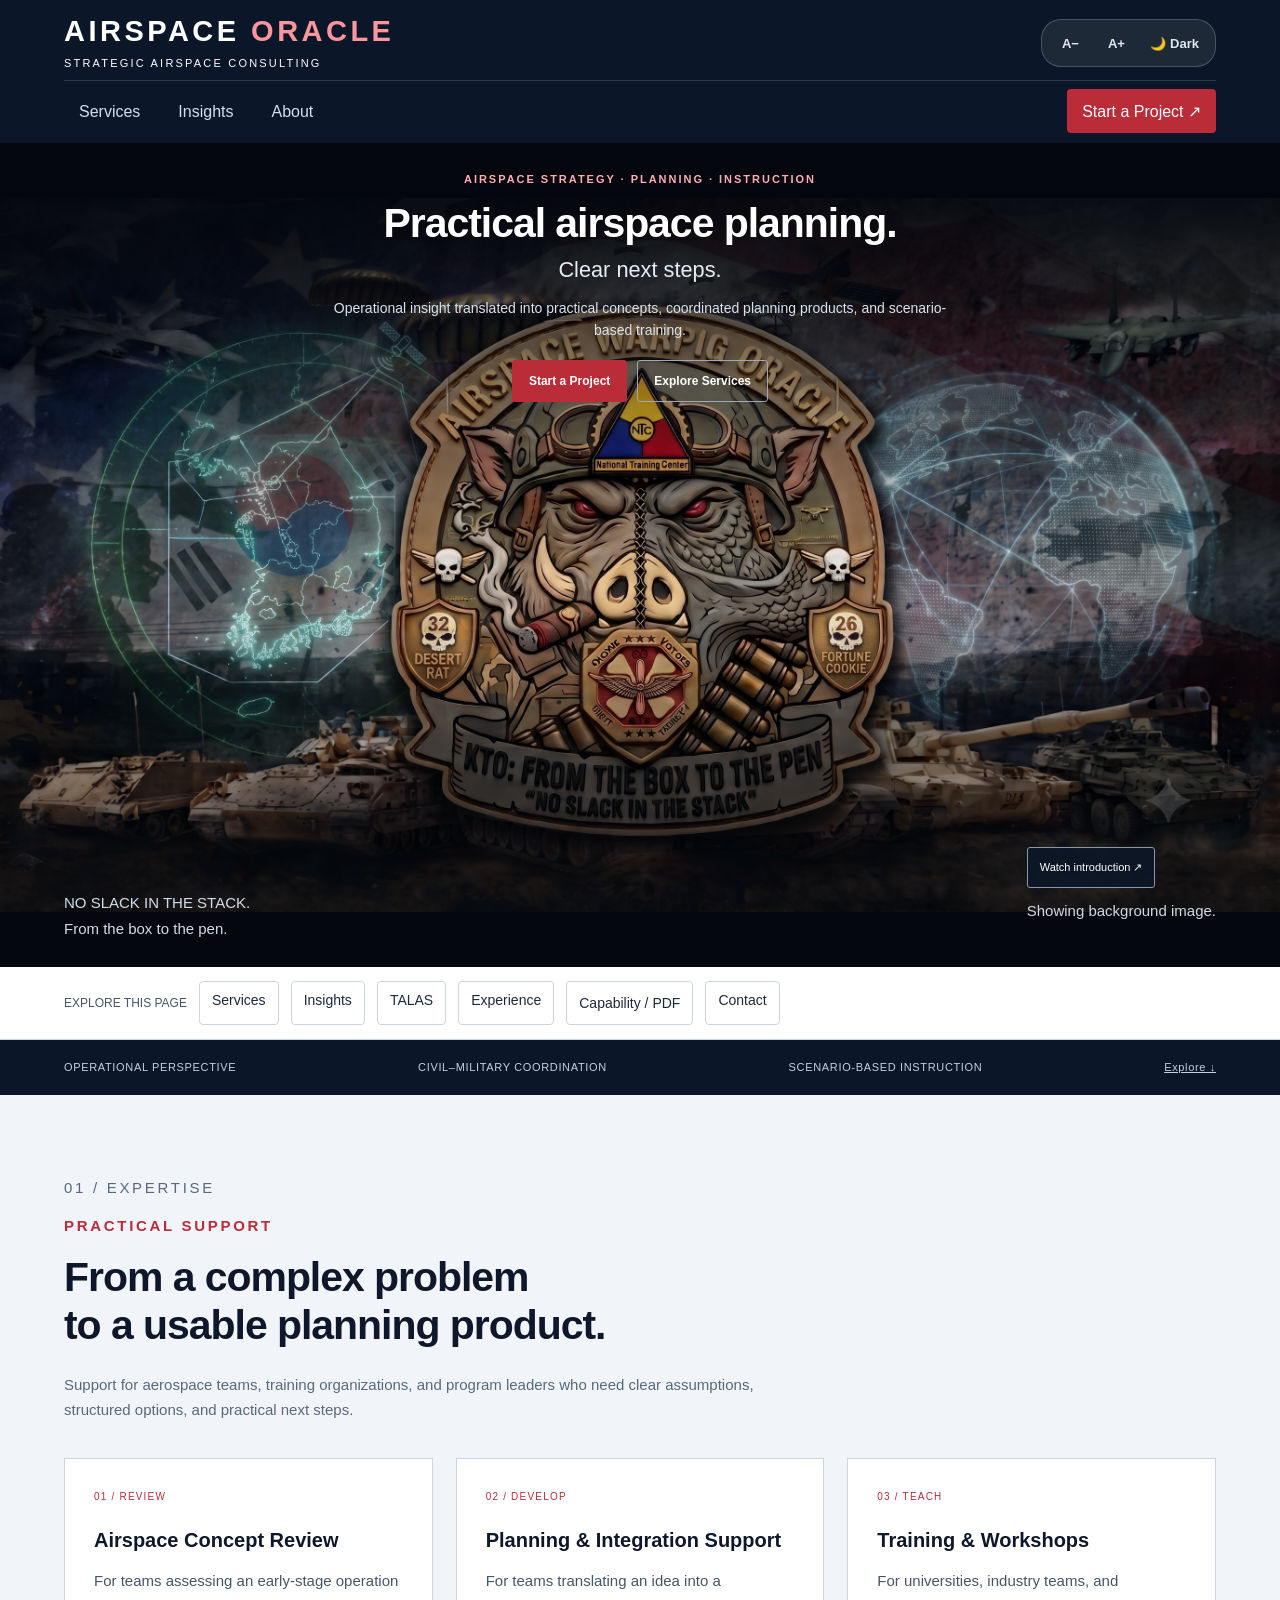
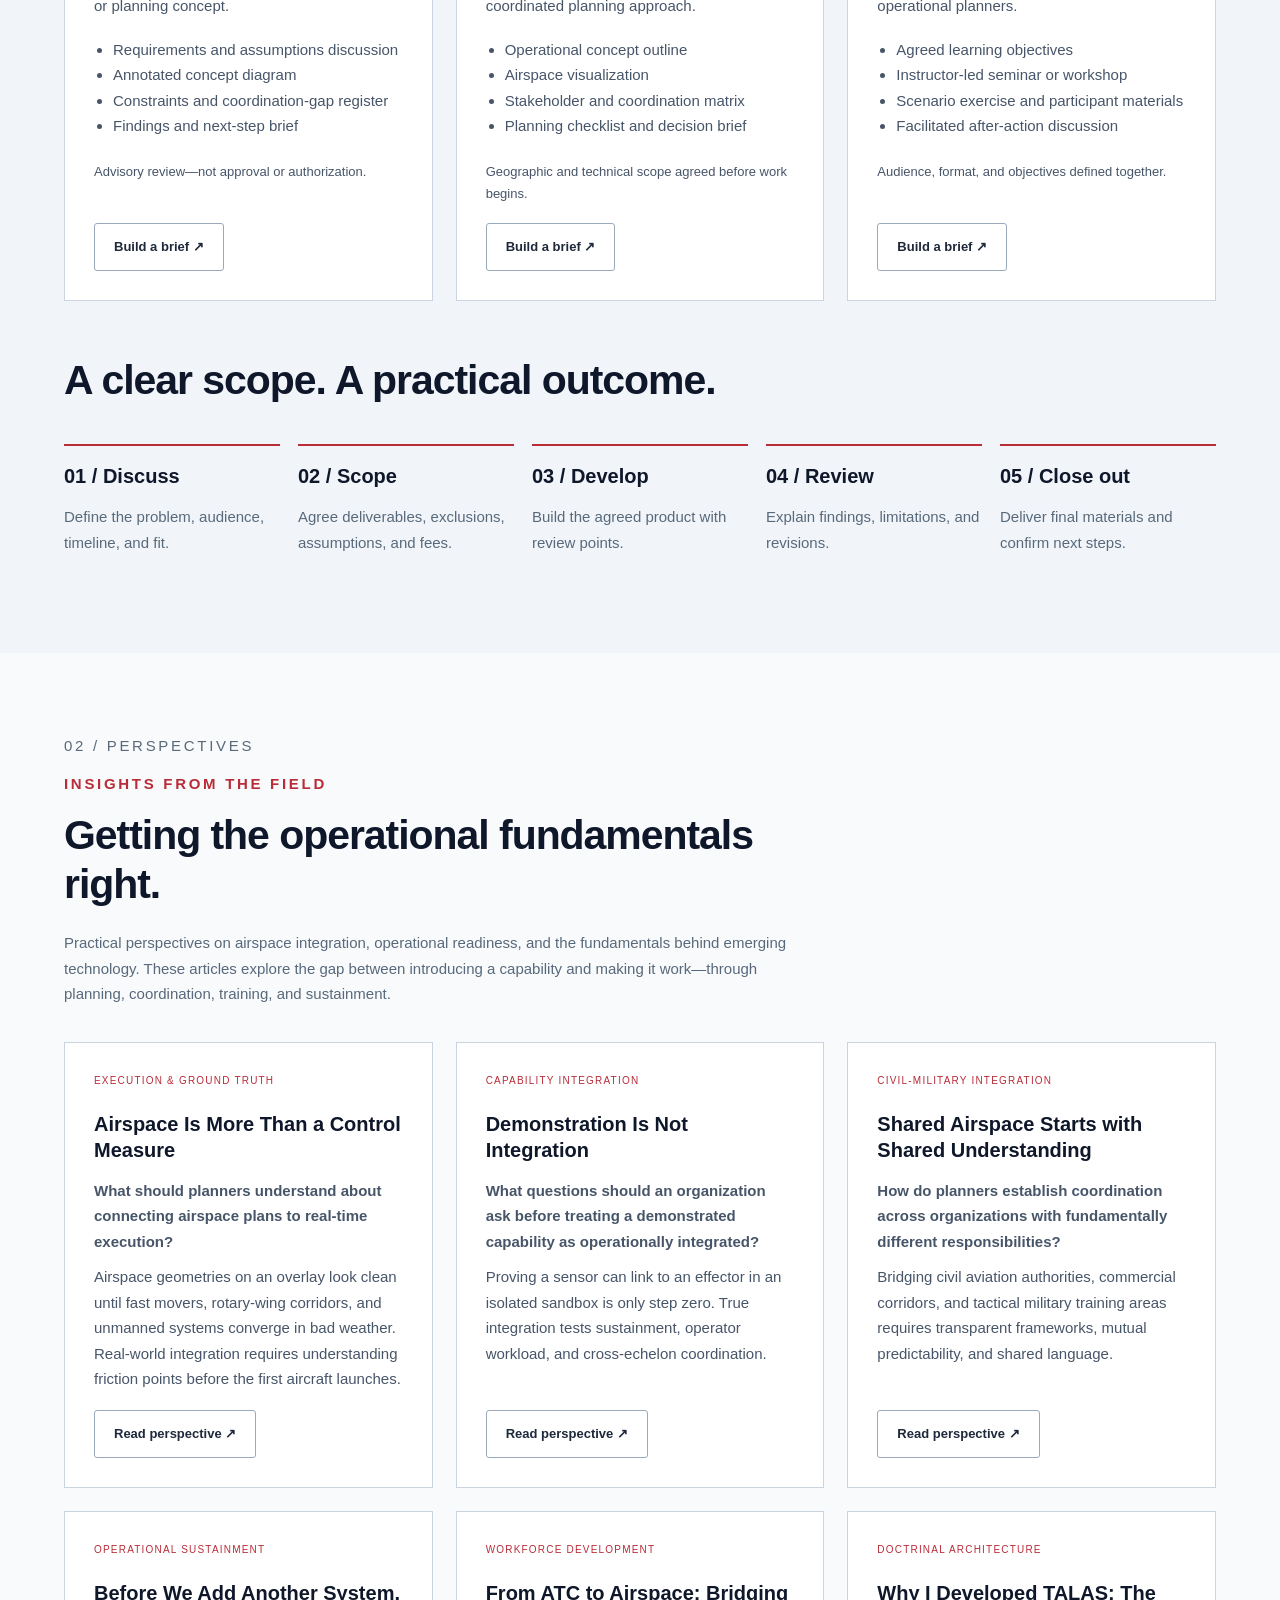
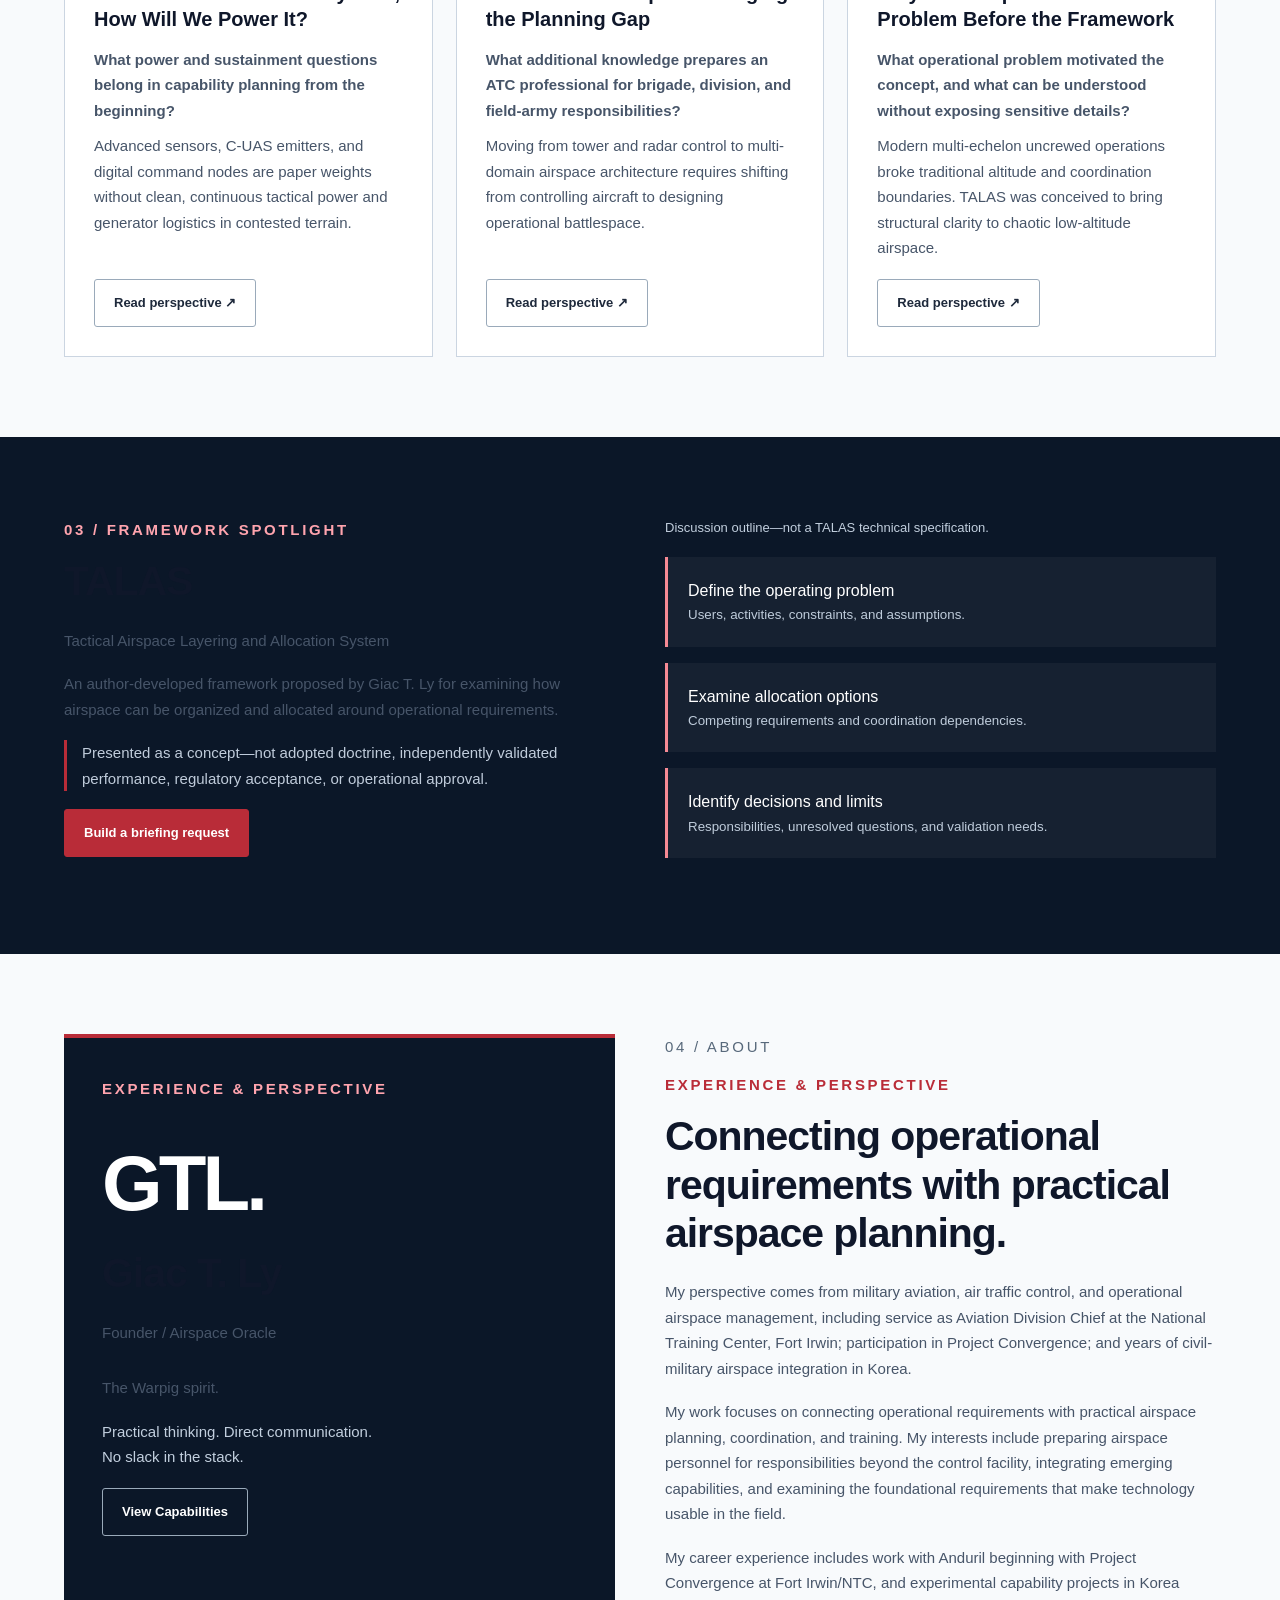
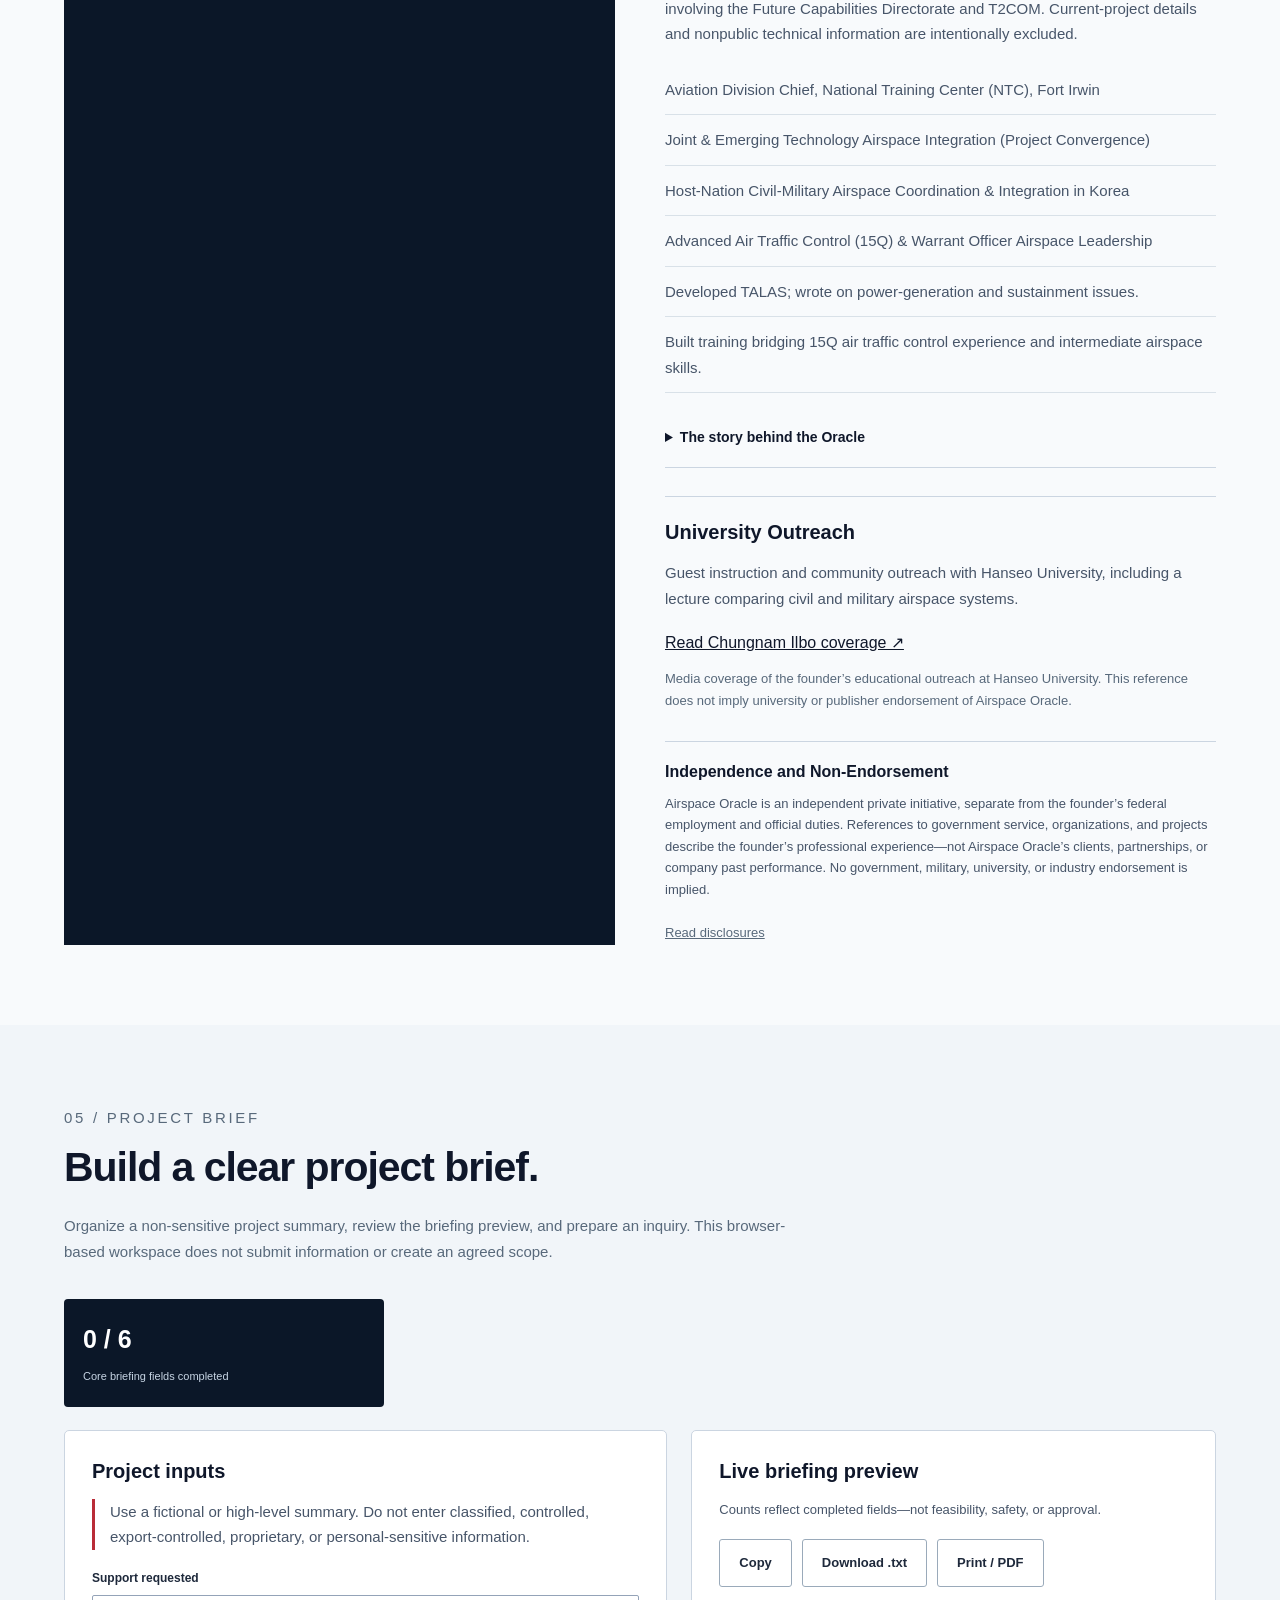
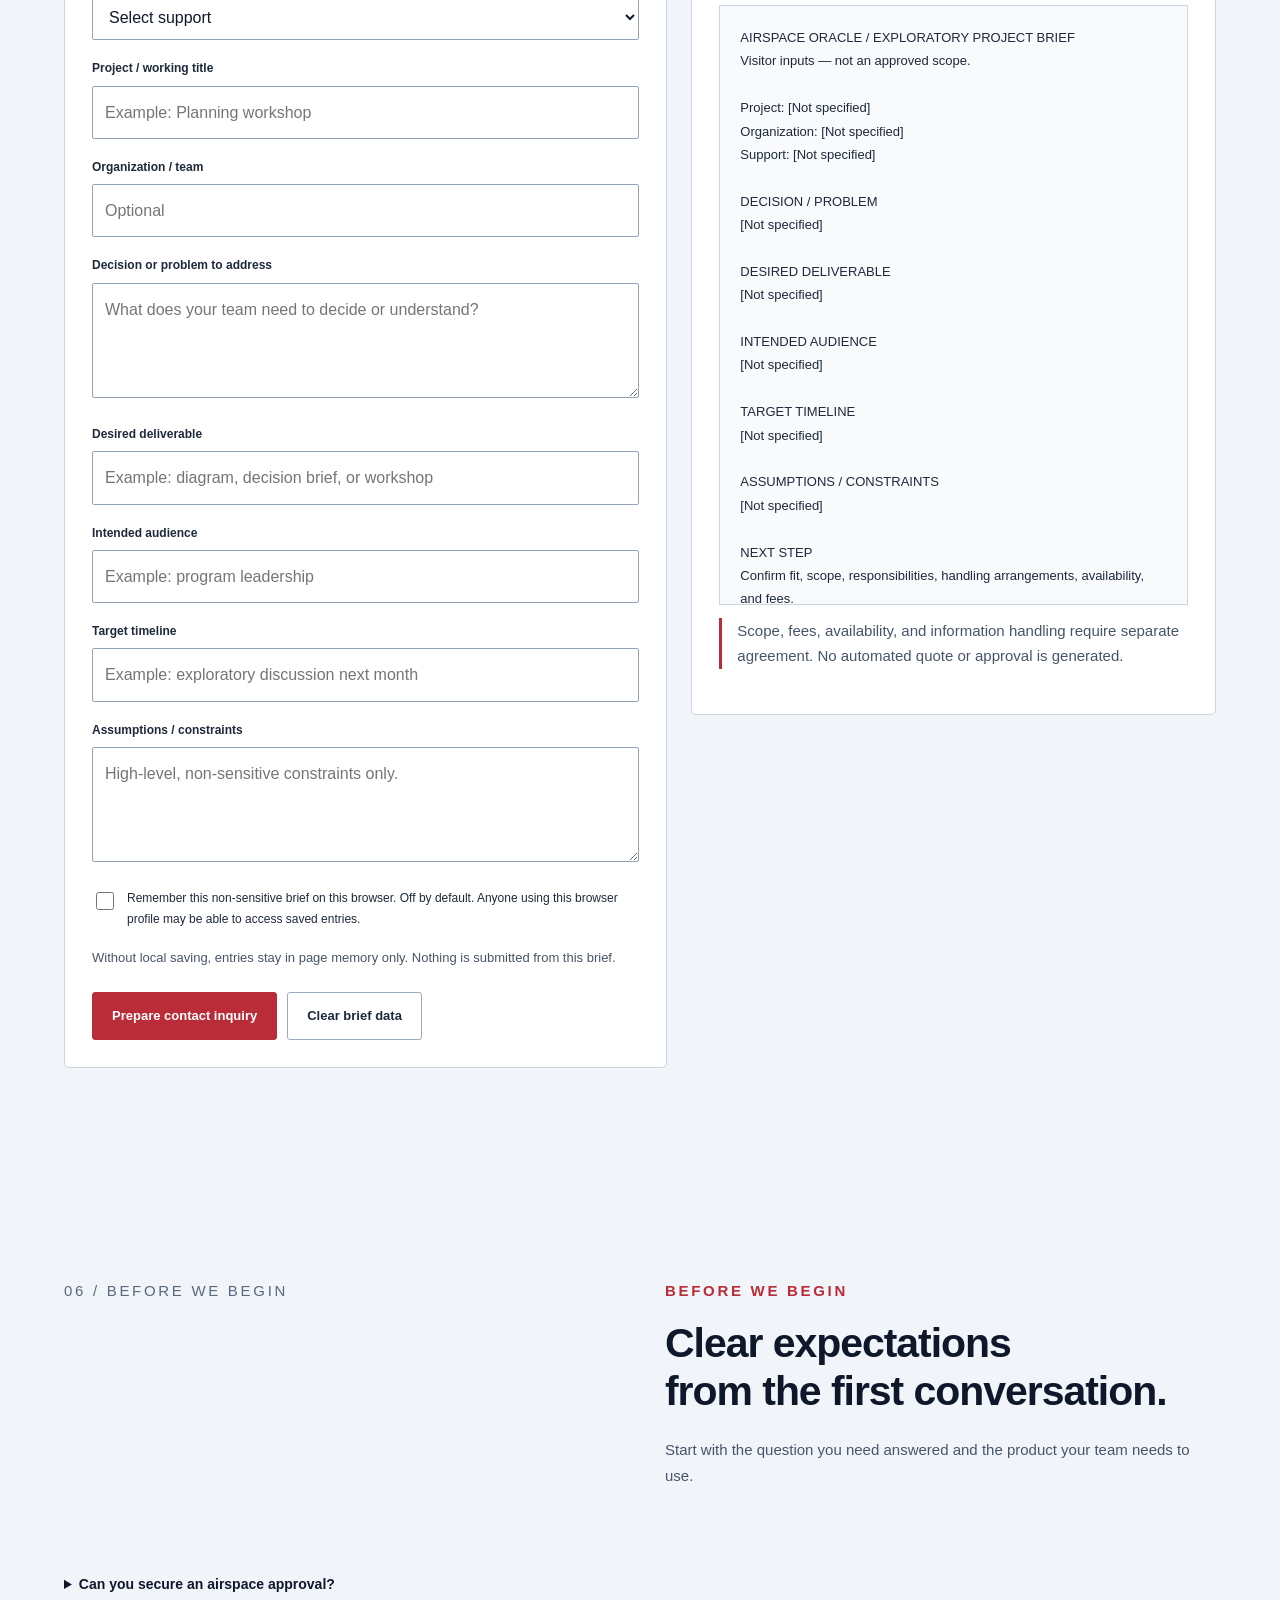
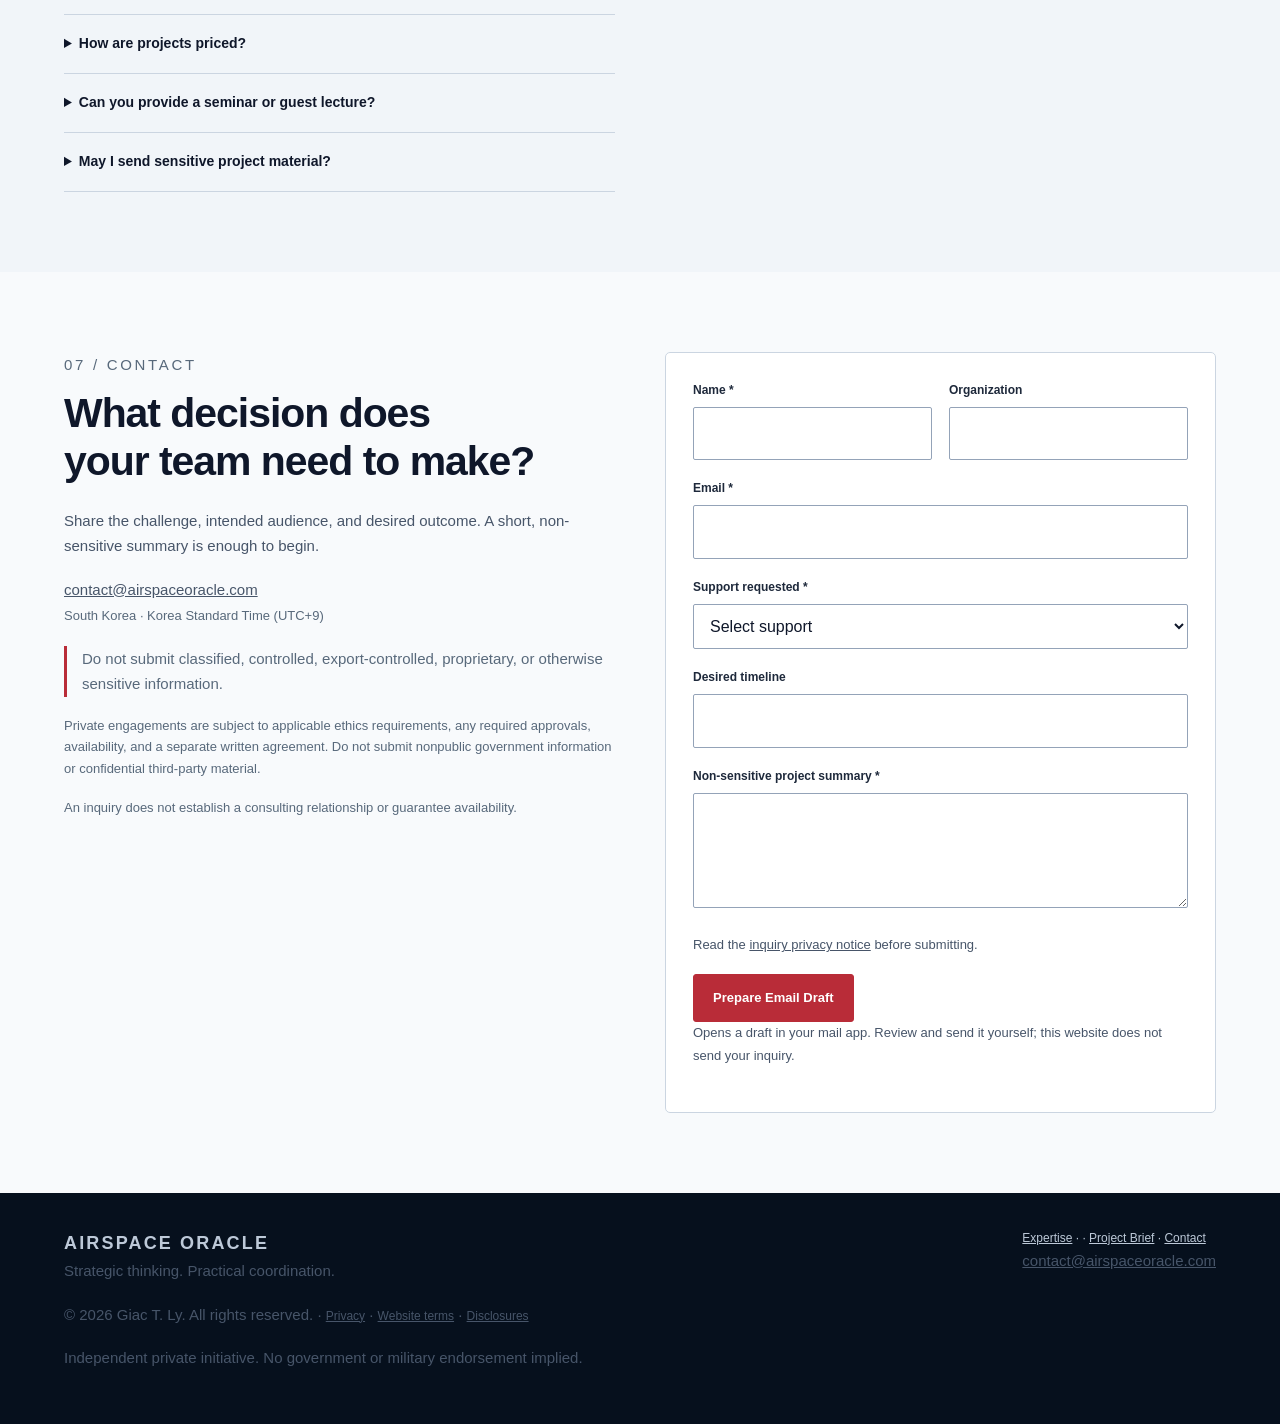
==== commit 982d97fc: "Add files via upload" ====
--- a/index.html
+++ b/index.html
@@ -143,6 +143,17 @@
         justify-content: center;
     }
 }
+
+/* Compact hero: keep the visual center available for the background video. */
+.hero .hero-inner{padding-top:28px;}
+.hero .hero-copy{width:100%;max-width:980px;margin-inline:auto;text-align:center;}
+.hero .hero-copy .eyebrow{font-size:calc(11px * var(--font-scale))!important;line-height:1.5;margin-bottom:12px;}
+.hero .hero-copy h1{font-size:calc(clamp(28px,3.2vw,44px) * var(--font-scale))!important;line-height:1.15;letter-spacing:-.025em;max-width:none;width:100%;margin:0 auto 8px;text-wrap:balance;}
+.hero .hero-copy>p.hero-subtitle{font-size:calc(clamp(18px,1.7vw,23px) * var(--font-scale))!important;line-height:1.35;font-weight:400;color:#e5edf5;max-width:none;margin:0 auto 14px;}
+.hero .hero-copy>p.hero-description{font-size:calc(14px * var(--font-scale))!important;line-height:1.55;max-width:650px;margin:0 auto;color:#d9e3ef;}
+.hero .hero-copy .buttons{margin-top:18px;gap:10px;}
+.hero .hero-copy .btn{padding:10px 16px;font-size:calc(12px * var(--font-scale));}
+@media(max-width:760px){.hero .hero-inner{padding-top:22px;}.hero .hero-copy h1{font-size:calc(clamp(25px,5.6vw,36px) * var(--font-scale))!important;max-width:24ch;}.hero .hero-copy>p.hero-description{font-size:calc(13px * var(--font-scale))!important;max-width:46ch;}.hero .hero-copy>p.hero-subtitle{margin-bottom:12px;}.hero .hero-copy .buttons{margin-top:16px;}}
 </style><style>
 .independence-notice{margin-top:30px;padding-top:20px;border-top:1px solid var(--border-color)}
 .independence-notice h3{font-size:calc(16px * var(--font-scale))!important;margin-bottom:10px}
@@ -156,7 +167,7 @@
 @media print{.page-guide{display:none!important}.independence-notice,.media-reference{break-inside:avoid}body.print-cap #capability{background:white!important;color:black!important;max-height:none!important;overflow:visible!important}body.print-cap #capability p,body.print-cap #capability li,body.print-cap #capability h2,body.print-cap #capability h3{color:black!important}}
 </style></head><body>
 <header class="header"><div class="wrap nav"><a class="brand" href="#home">AIRSPACE <span>ORACLE</span><small>STRATEGIC AIRSPACE CONSULTING</small></a><button aria-controls="navigation" aria-expanded="false" class="menu">Menu</button><nav aria-label="Main navigation" id="navigation"><a href="#expertise">Services</a><a href="#insights">Insights</a><a href="#about">About</a><a class="nav-cta" href="#dashboard">Start a Project ↗</a></nav><div aria-label="Display preferences" class="accessibility-bar"><button id="btn-zoom-out" title="Decrease font size" type="button">A−</button><button id="btn-zoom-in" title="Increase font size" type="button">A+</button><button id="btn-theme-toggle" title="Toggle Dark/Light Mode" type="button">🌓 Theme</button></div></div></header>
-<section aria-labelledby="hero-title" class="hero" id="home"><div aria-hidden="true" class="poster"></div><video aria-hidden="true" id="bg" loop="" muted="" playsinline="" poster="./airspaceoraclebackground.png?v=20261018" preload="metadata"><source src="./airspaceoracleintro.mp4?v=20261018" type="video/mp4"/></video><div aria-hidden="true" class="shade"></div><div class="wrap hero-inner"><div class="hero-copy"><p class="eyebrow">Airspace strategy · Planning · Instruction</p><h1 id="hero-title">Practical airspace planning. Clear next steps.</h1><p>Operational insight translated into practical concepts, coordinated planning products, and scenario-based training.</p><div class="buttons"><a class="btn" href="#dashboard">Start a Project</a><a class="btn secondary" href="#expertise">Explore Services</a></div></div><div class="hero-bottom"><p>NO SLACK IN THE STACK.<br/>From the box to the pen.</p><div><div class="media"><button hidden="" id="sound">Enable sound</button><button hidden="" id="play">Play video</button><button data-modal="film">Watch introduction ↗</button></div><p class="status" id="media-status" role="status"></p></div></div></div></section><div class="page-guide"><div class="wrap"><span>Explore this page</span><a href="#expertise">Services</a><a href="#insights">Insights</a><a href="#talas">TALAS</a><a href="#about">Experience</a><button data-modal="capability">Capability / PDF</button><a href="#contact">Contact</a></div></div>
+<section aria-labelledby="hero-title" class="hero" id="home"><div aria-hidden="true" class="poster"></div><video aria-hidden="true" id="bg" loop="" muted="" playsinline="" poster="./airspaceoraclebackground.png?v=20261018" preload="metadata"><source src="./airspaceoracleintro.mp4?v=20261018" type="video/mp4"/></video><div aria-hidden="true" class="shade"></div><div class="wrap hero-inner"><div class="hero-copy"><p class="eyebrow">Airspace strategy · Planning · Instruction</p><h1 id="hero-title">Practical airspace planning.</h1><p class="hero-subtitle">Clear next steps.</p><p class="hero-description">Operational insight translated into practical concepts, coordinated planning products, and scenario-based training.</p><div class="buttons"><a class="btn" href="#dashboard">Start a Project</a><a class="btn secondary" href="#expertise">Explore Services</a></div></div><div class="hero-bottom"><p>NO SLACK IN THE STACK.<br/>From the box to the pen.</p><div><div class="media"><button hidden="" id="sound">Enable sound</button><button hidden="" id="play">Play video</button><button data-modal="film">Watch introduction ↗</button></div><p class="status" id="media-status" role="status"></p></div></div></div></section><div class="page-guide"><div class="wrap"><span>Explore this page</span><a href="#expertise">Services</a><a href="#insights">Insights</a><a href="#talas">TALAS</a><a href="#about">Experience</a><button data-modal="capability">Capability / PDF</button><a href="#contact">Contact</a></div></div>
 <div class="strip"><div class="wrap"><span>OPERATIONAL PERSPECTIVE</span><span>CIVIL–MILITARY COORDINATION</span><span>SCENARIO-BASED INSTRUCTION</span><a href="#expertise">Explore ↓</a></div></div>
 <main><section class="section" id="expertise"><div class="wrap"><div class="intro"><p class="section-number">01 / Expertise</p><p class="eyebrow">Practical support</p><h2>From a complex problem<br/>to a usable planning product.</h2><p>Support for aerospace teams, training organizations, and program leaders who need clear assumptions, structured options, and practical next steps.</p></div><div class="grid"><article class="card"><div class="tag">01 / REVIEW</div><h3>Airspace Concept Review</h3><p>For teams assessing an early-stage operation or planning concept.</p><ul><li>Requirements and assumptions discussion</li><li>Annotated concept diagram</li><li>Constraints and coordination-gap register</li><li>Findings and next-step brief</li></ul><p class="small">Advisory review—not approval or authorization.</p><a class="btn secondary" data-service="Airspace Concept Review" href="#dashboard">Build a brief ↗</a></article><article class="card"><div class="tag">02 / DEVELOP</div><h3>Planning &amp; Integration Support</h3><p>For teams translating an idea into a coordinated planning approach.</p><ul><li>Operational concept outline</li><li>Airspace visualization</li><li>Stakeholder and coordination matrix</li><li>Planning checklist and decision brief</li></ul><p class="small">Geographic and technical scope agreed before work begins.</p><a class="btn secondary" data-service="Planning &amp; Integration Support" href="#dashboard">Build a brief ↗</a></article><article class="card"><div class="tag">03 / TEACH</div><h3>Training &amp; Workshops</h3><p>For universities, industry teams, and operational planners.</p><ul><li>Agreed learning objectives</li><li>Instructor-led seminar or workshop</li><li>Scenario exercise and participant materials</li><li>Facilitated after-action discussion</li></ul><p class="small">Audience, format, and objectives defined together.</p><a class="btn secondary" data-service="Training &amp; Workshops" href="#dashboard">Build a brief ↗</a></article></div><div style="margin-top:55px"><h2>A clear scope. A practical outcome.</h2><div class="steps"><div class="step"><h3>01 / Discuss</h3><p>Define the problem, audience, timeline, and fit.</p></div><div class="step"><h3>02 / Scope</h3><p>Agree deliverables, exclusions, assumptions, and fees.</p></div><div class="step"><h3>03 / Develop</h3><p>Build the agreed product with review points.</p></div><div class="step"><h3>04 / Review</h3><p>Explain findings, limitations, and revisions.</p></div><div class="step"><h3>05 / Close out</h3><p>Deliver final materials and confirm next steps.</p></div></div></div></div></section>
 <section aria-labelledby="insights-title" class="section white" id="insights"><div class="wrap"><div class="intro"><p class="section-number">02 / Perspectives</p><p class="eyebrow">Insights from the Field</p><h2 id="insights-title">Getting the operational fundamentals right.</h2><p>Practical perspectives on airspace integration, operational readiness, and the fundamentals behind emerging technology. These articles explore the gap between introducing a capability and making it work—through planning, coordination, training, and sustainment.</p></div><div class="grid"><article class="card"><div class="tag">Execution &amp; Ground Truth</div><h3>Airspace Is More Than a Control Measure</h3><p style="font-weight:600;color:var(--navy);font-size:13px;margin-bottom:10px;">What should planners understand about connecting airspace plans to real-time execution?</p><p>Airspace geometries on an overlay look clean until fast movers, rotary-wing corridors, and unmanned systems converge in bad weather. Real-world integration requires understanding friction points before the first aircraft launches.</p><button class="btn secondary" data-modal="art-ntc">Read perspective ↗</button></article><article class="card"><div class="tag">Capability Integration</div><h3>Demonstration Is Not Integration</h3><p style="font-weight:600;color:var(--navy);font-size:13px;margin-bottom:10px;">What questions should an organization ask before treating a demonstrated capability as operationally integrated?</p><p>Proving a sensor can link to an effector in an isolated sandbox is only step zero. True integration tests sustainment, operator workload, and cross-echelon coordination.</p><button class="btn secondary" data-modal="art-pc">Read perspective ↗</button></article><article class="card"><div class="tag">Civil-Military Integration</div><h3>Shared Airspace Starts with Shared Understanding</h3><p style="font-weight:600;color:var(--navy);font-size:13px;margin-bottom:10px;">How do planners establish coordination across organizations with fundamentally different responsibilities?</p><p>Bridging civil aviation authorities, commercial corridors, and tactical military training areas requires transparent frameworks, mutual predictability, and shared language.</p><button class="btn secondary" data-modal="art-korea">Read perspective ↗</button></article><article class="card"><div class="tag">Operational Sustainment</div><h3>Before We Add Another System, How Will We Power It?</h3><p style="font-weight:600;color:var(--navy);font-size:13px;margin-bottom:10px;">What power and sustainment questions belong in capability planning from the beginning?</p><p>Advanced sensors, C-UAS emitters, and digital command nodes are paper weights without clean, continuous tactical power and generator logistics in contested terrain.</p><button class="btn secondary" data-modal="art-power">Read perspective ↗</button></article><article class="card"><div class="tag">Workforce Development</div><h3>From ATC to Airspace: Bridging the Planning Gap</h3><p style="font-weight:600;color:var(--navy);font-size:13px;margin-bottom:10px;">What additional knowledge prepares an ATC professional for brigade, division, and field-army responsibilities?</p><p>Moving from tower and radar control to multi-domain airspace architecture requires shifting from controlling aircraft to designing operational battlespace.</p><button class="btn secondary" data-modal="art-15q">Read perspective ↗</button></article><article class="card"><div class="tag">Doctrinal Architecture</div><h3>Why I Developed TALAS: The Problem Before the Framework</h3><p style="font-weight:600;color:var(--navy);font-size:13px;margin-bottom:10px;">What operational problem motivated the concept, and what can be understood without exposing sensitive details?</p><p>Modern multi-echelon uncrewed operations broke traditional altitude and coordination boundaries. TALAS was conceived to bring structural clarity to chaotic low-altitude airspace.</p><button class="btn secondary" data-modal="art-talas">Read perspective ↗</button></article></div></div></section>
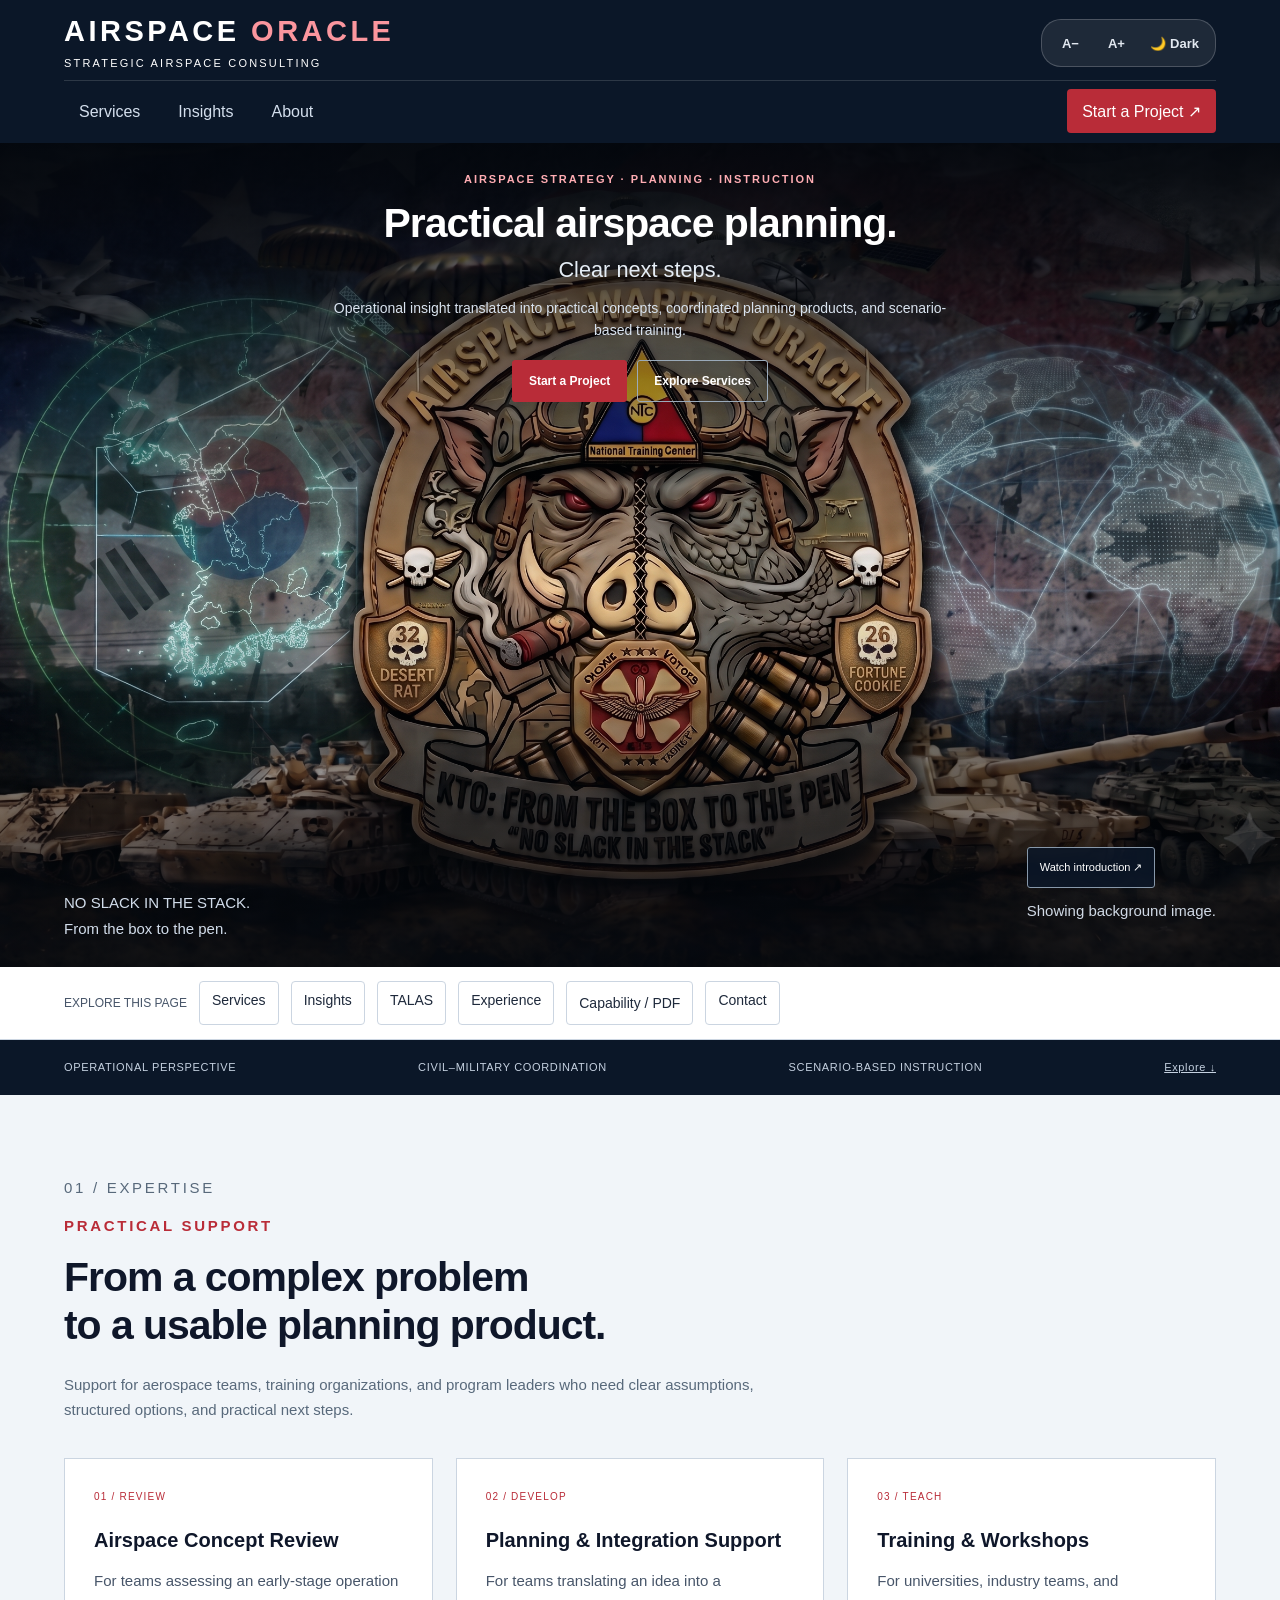
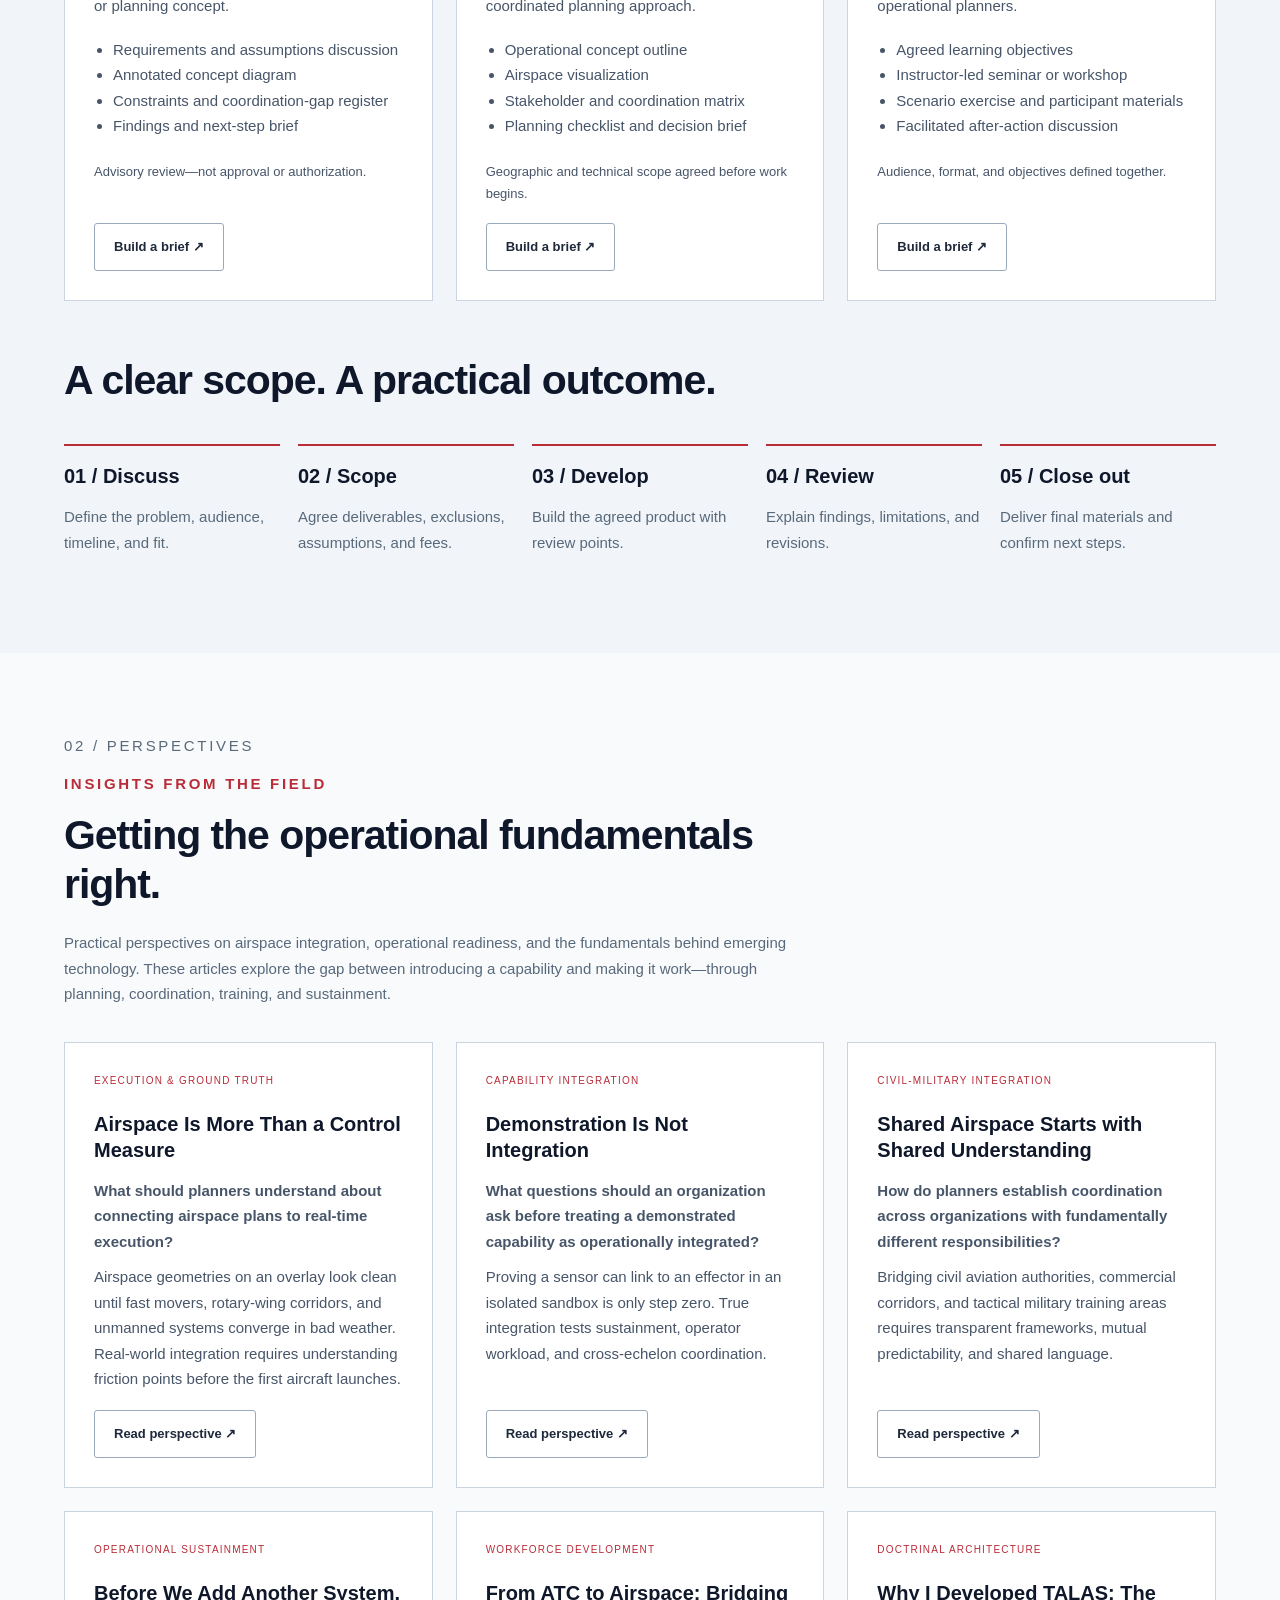
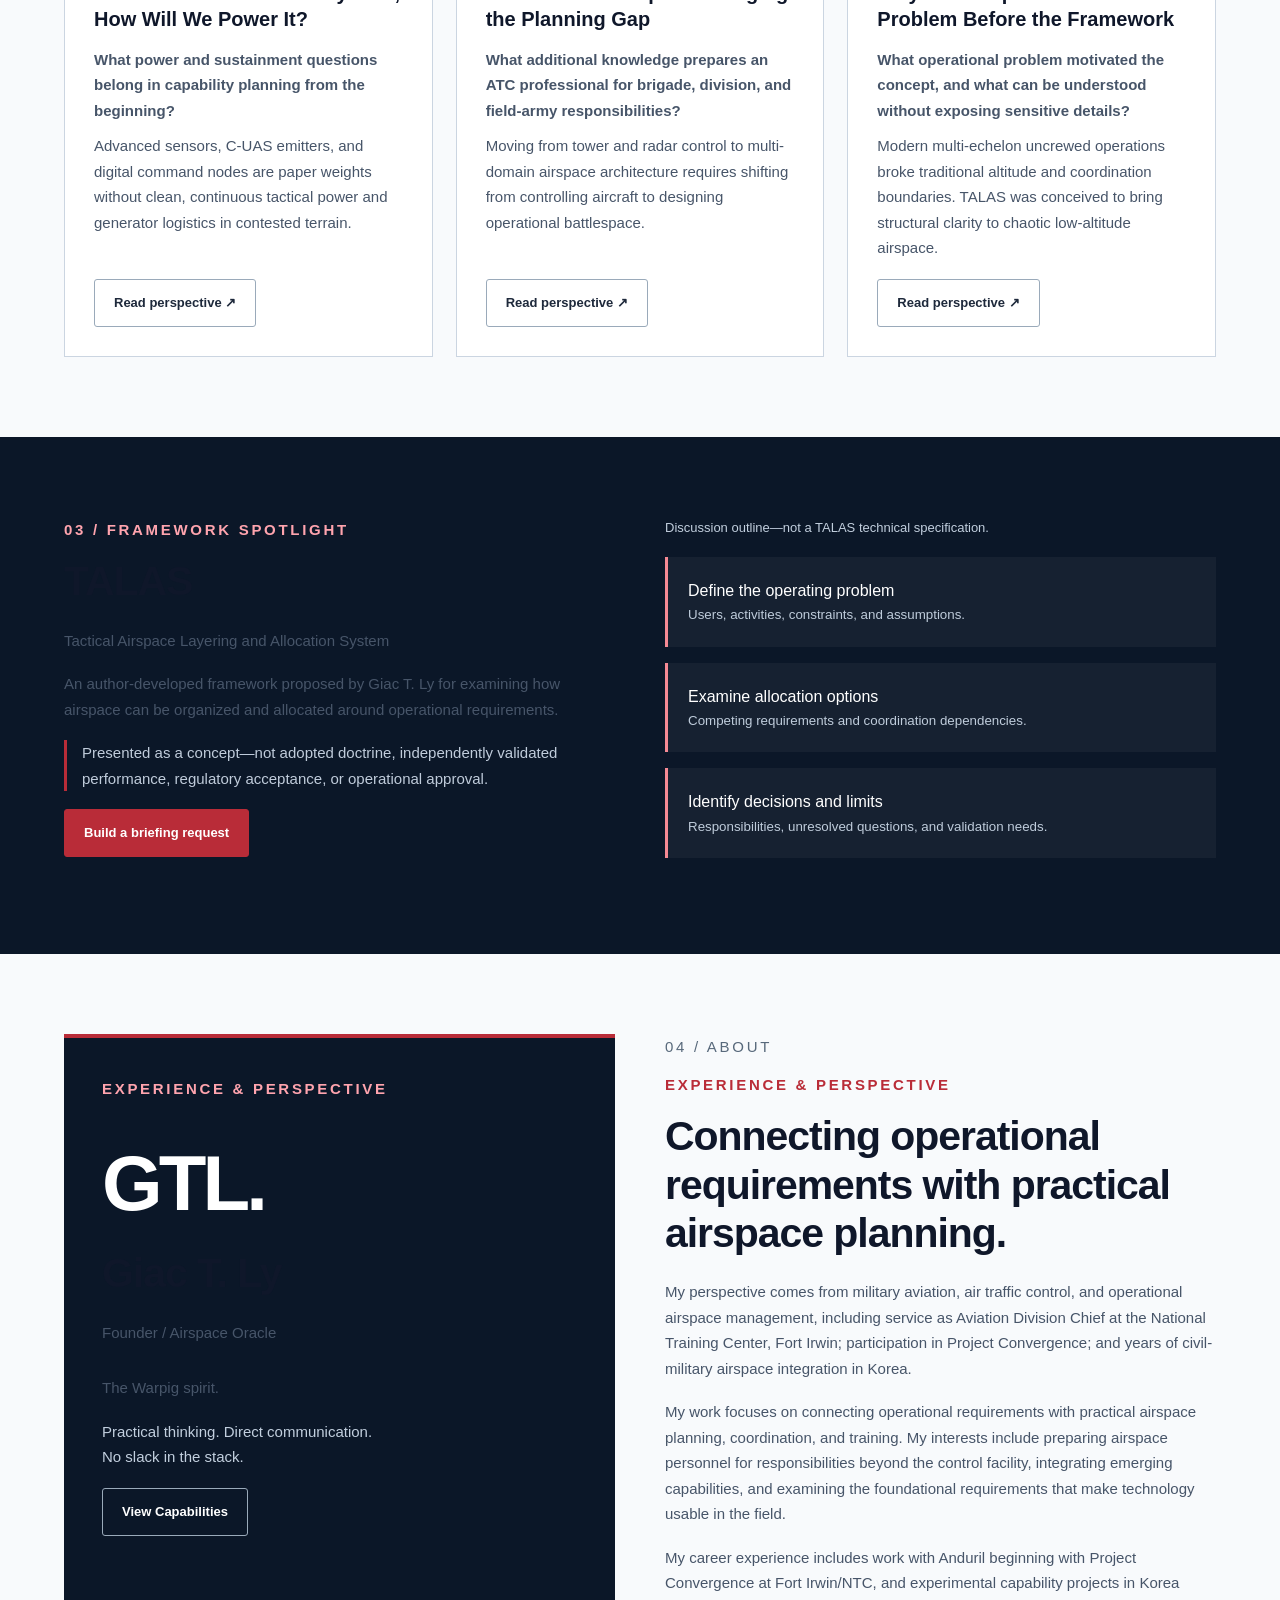
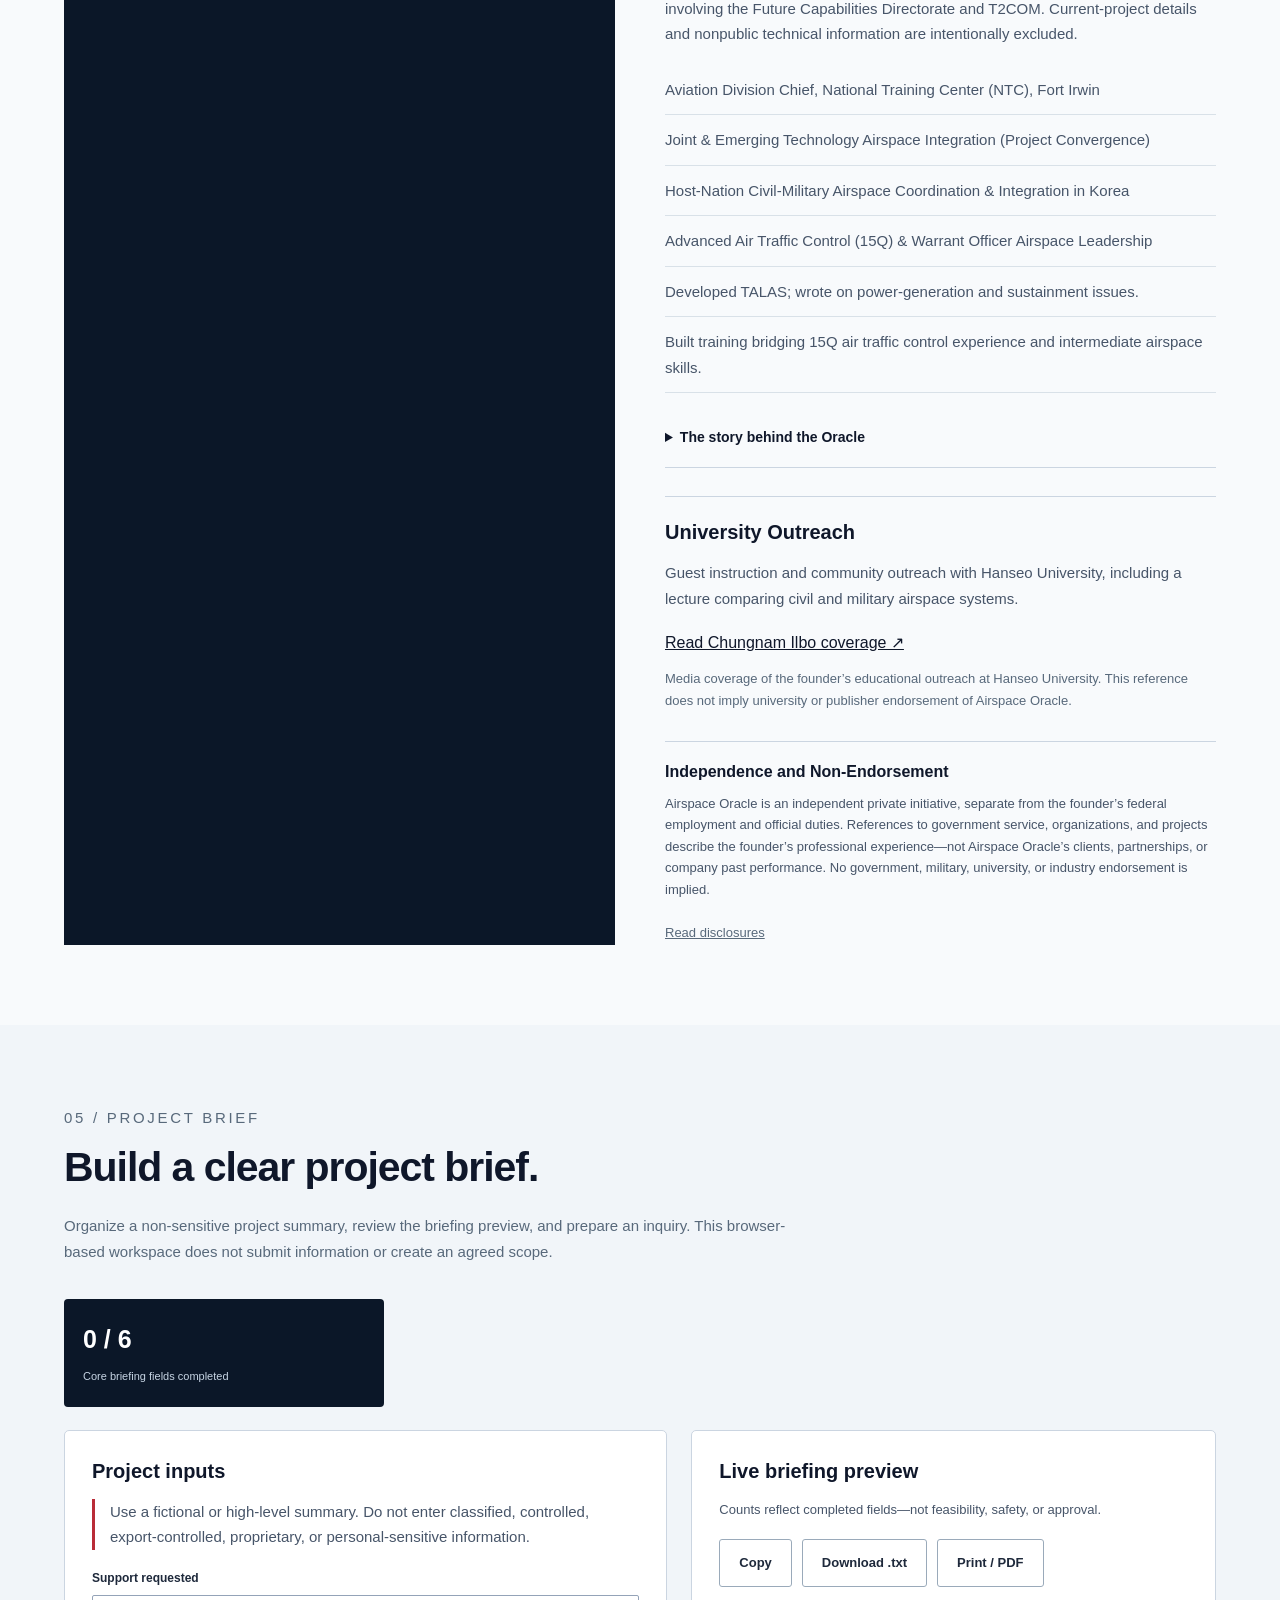
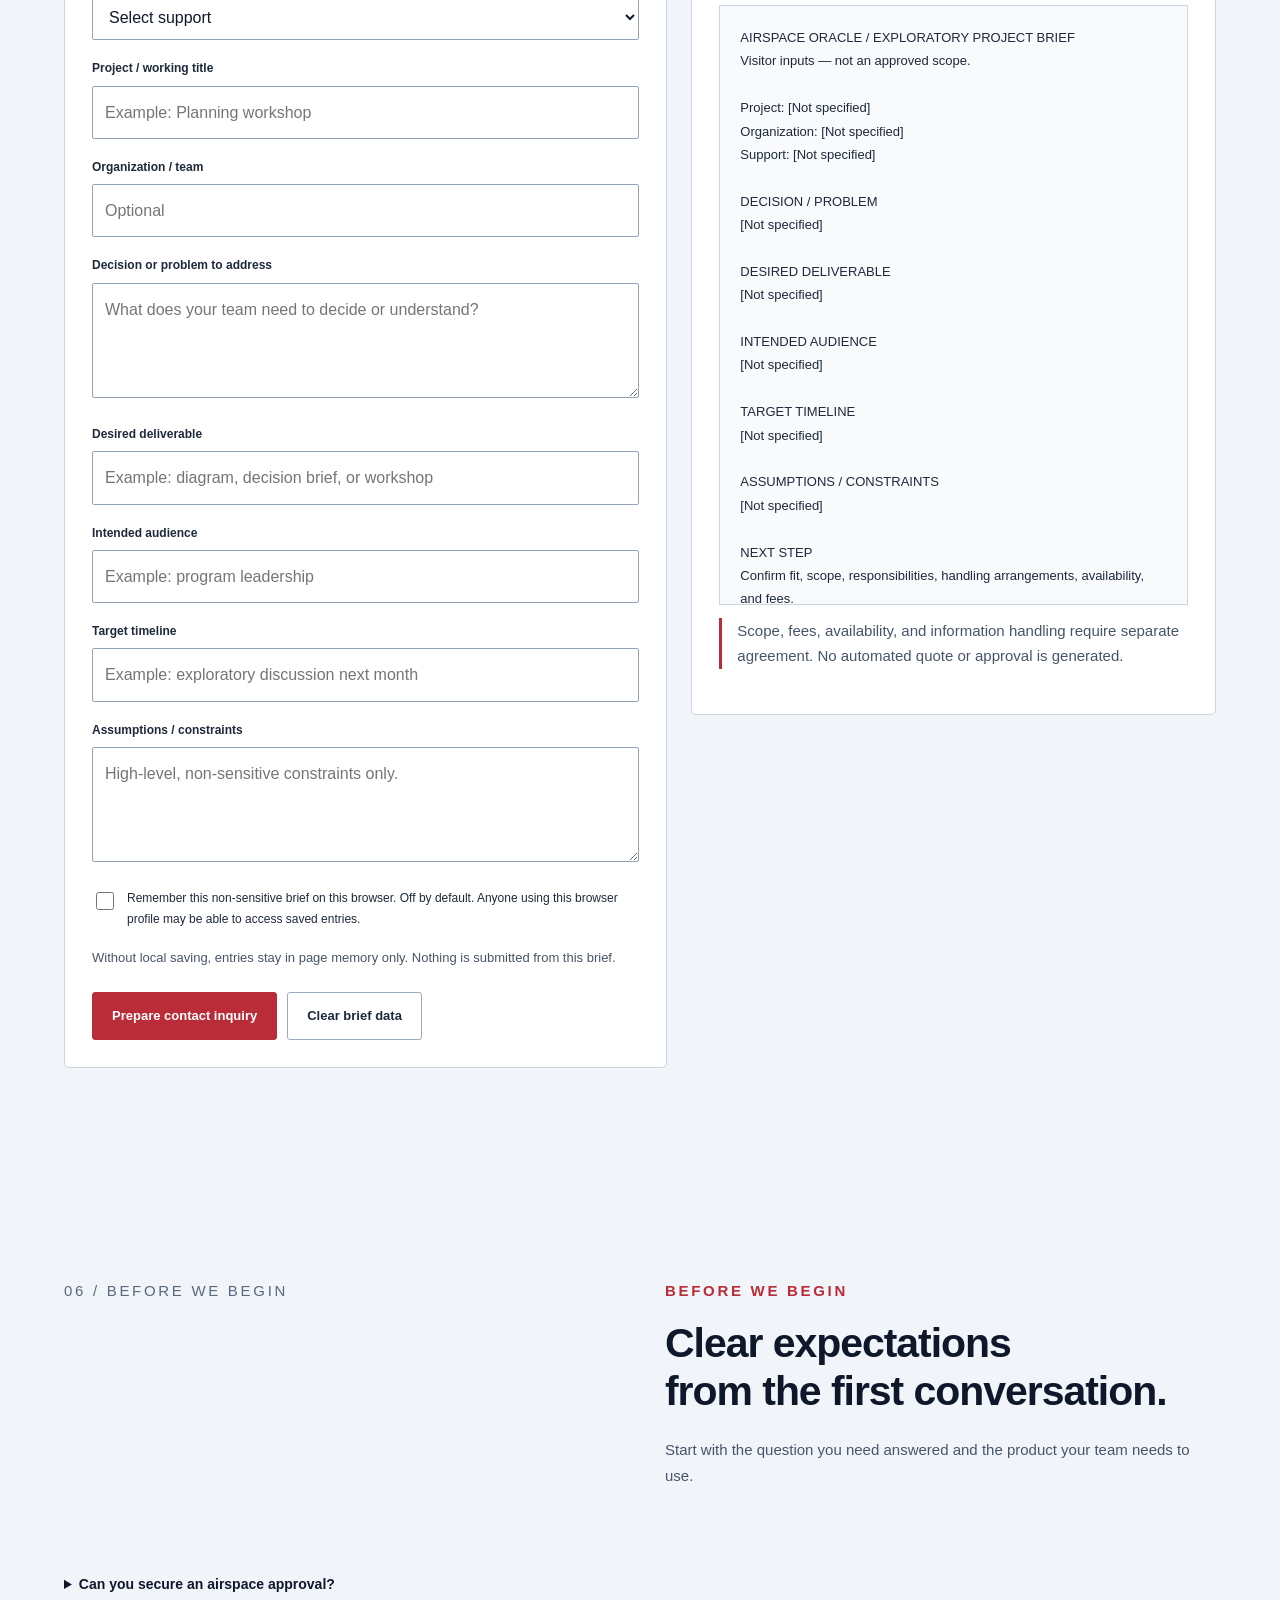
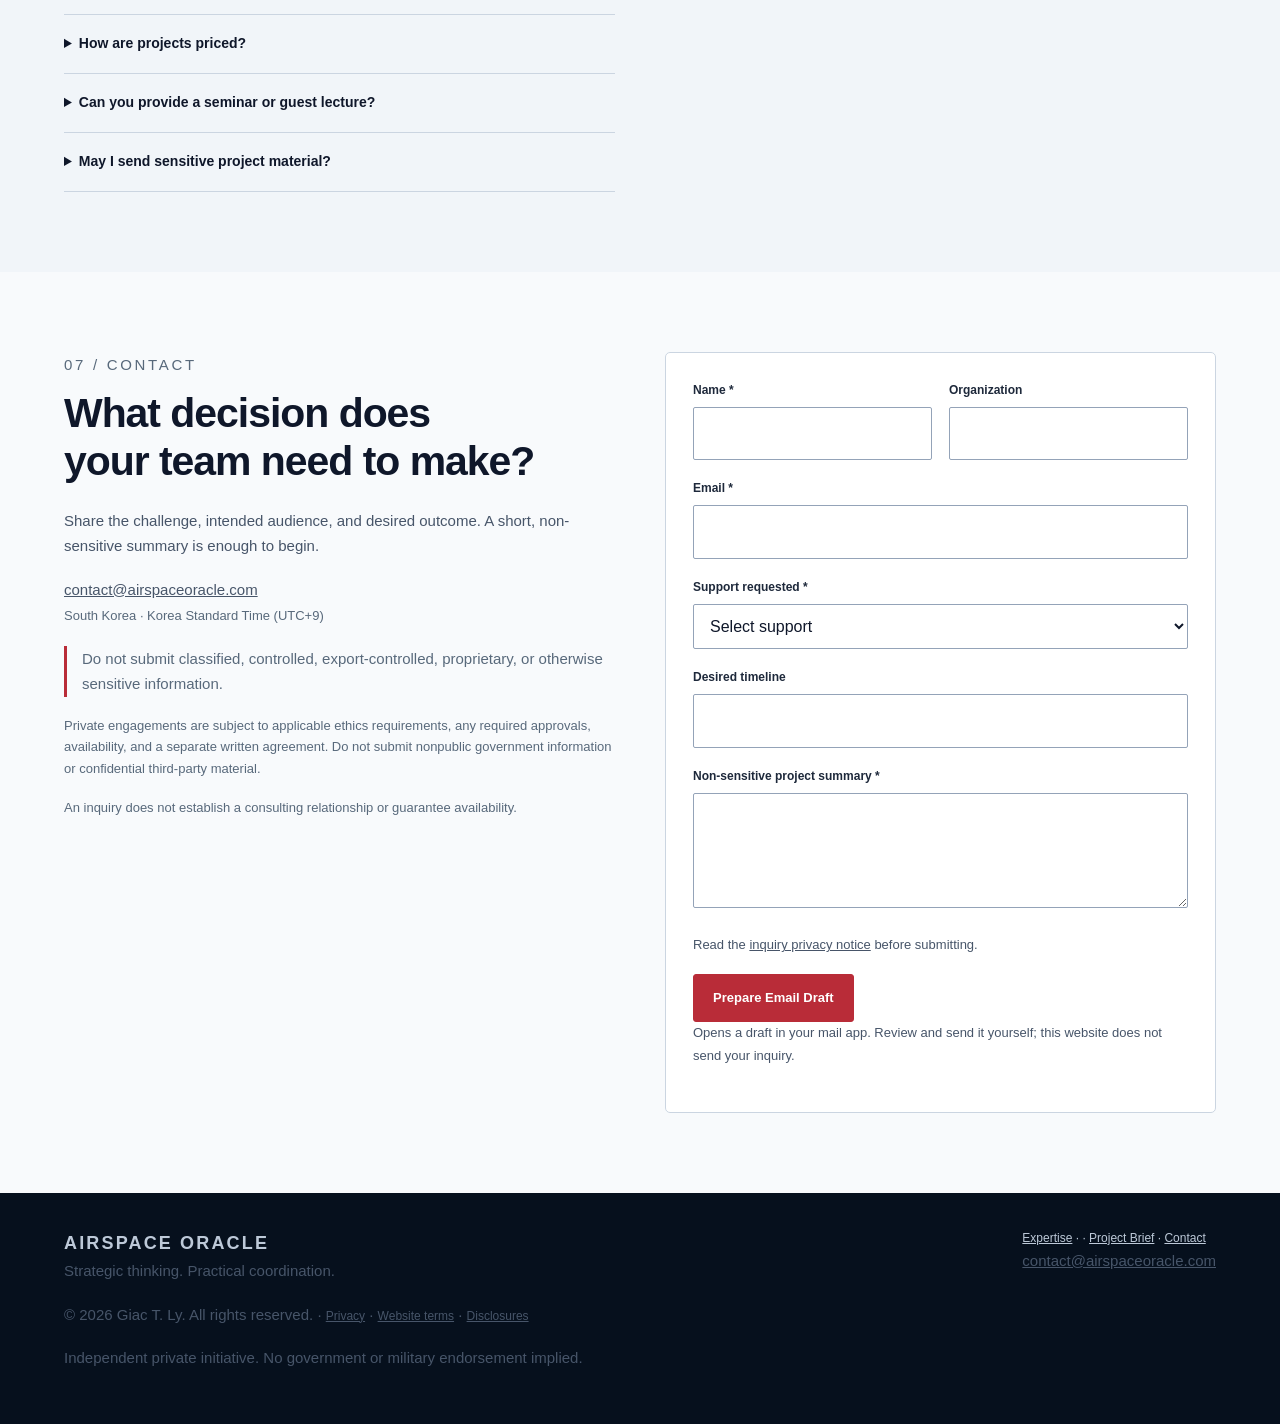
==== commit c104358d: "Add files via upload" ====
--- a/index.html
+++ b/index.html
@@ -144,7 +144,7 @@
     }
 }
 
-/* Compact hero: keep the visual center available for the background video. */
+/* Compact centered introduction. */
 .hero .hero-inner{padding-top:28px;}
 .hero .hero-copy{width:100%;max-width:980px;margin-inline:auto;text-align:center;}
 .hero .hero-copy .eyebrow{font-size:calc(11px * var(--font-scale))!important;line-height:1.5;margin-bottom:12px;}
@@ -154,6 +154,10 @@
 .hero .hero-copy .buttons{margin-top:18px;gap:10px;}
 .hero .hero-copy .btn{padding:10px 16px;font-size:calc(12px * var(--font-scale));}
 @media(max-width:760px){.hero .hero-inner{padding-top:22px;}.hero .hero-copy h1{font-size:calc(clamp(25px,5.6vw,36px) * var(--font-scale))!important;max-width:24ch;}.hero .hero-copy>p.hero-description{font-size:calc(13px * var(--font-scale))!important;max-width:46ch;}.hero .hero-copy>p.hero-subtitle{margin-bottom:12px;}.hero .hero-copy .buttons{margin-top:16px;}}
+/* Fill the hero while preserving the image beneath the video. */
+.hero{overflow:hidden;}
+.hero video{object-fit:cover;object-position:center center;}
+.hero .poster{background-size:cover;background-position:center center;background-repeat:no-repeat;}
 </style><style>
 .independence-notice{margin-top:30px;padding-top:20px;border-top:1px solid var(--border-color)}
 .independence-notice h3{font-size:calc(16px * var(--font-scale))!important;margin-bottom:10px}
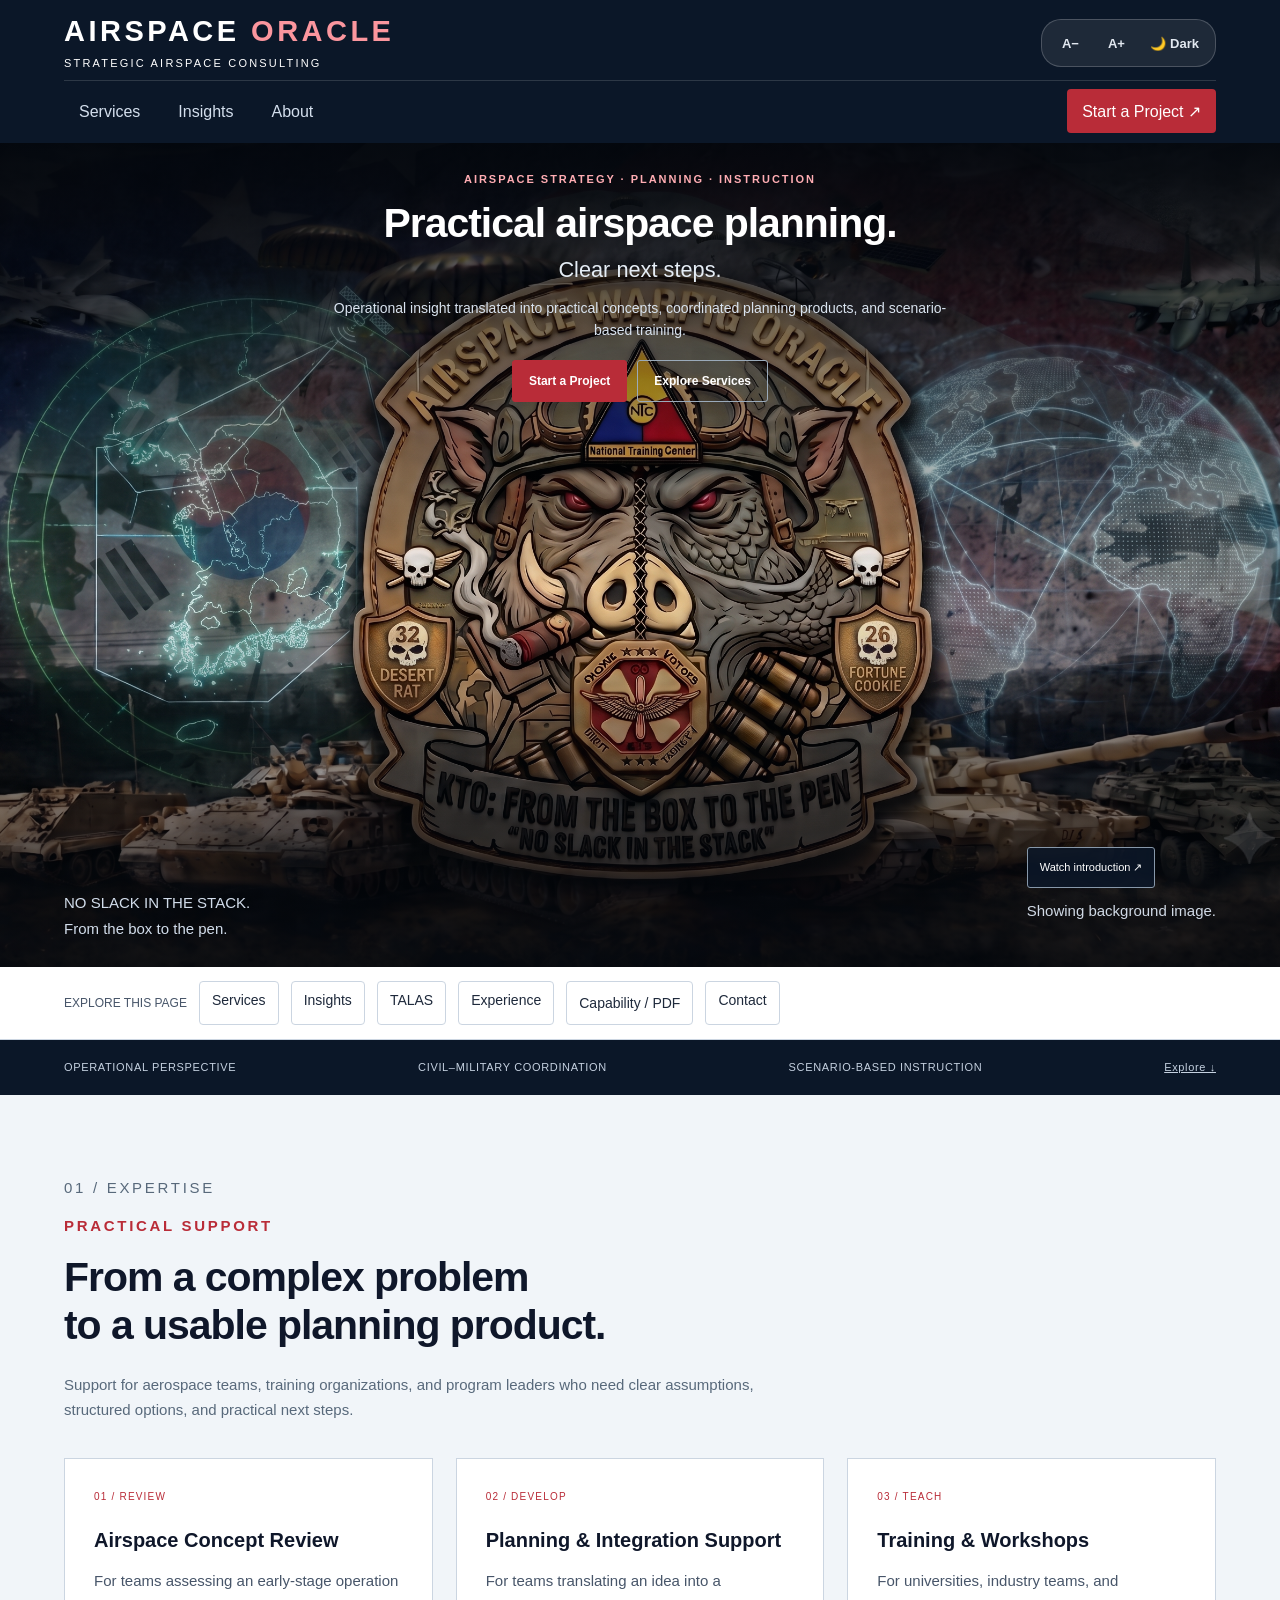
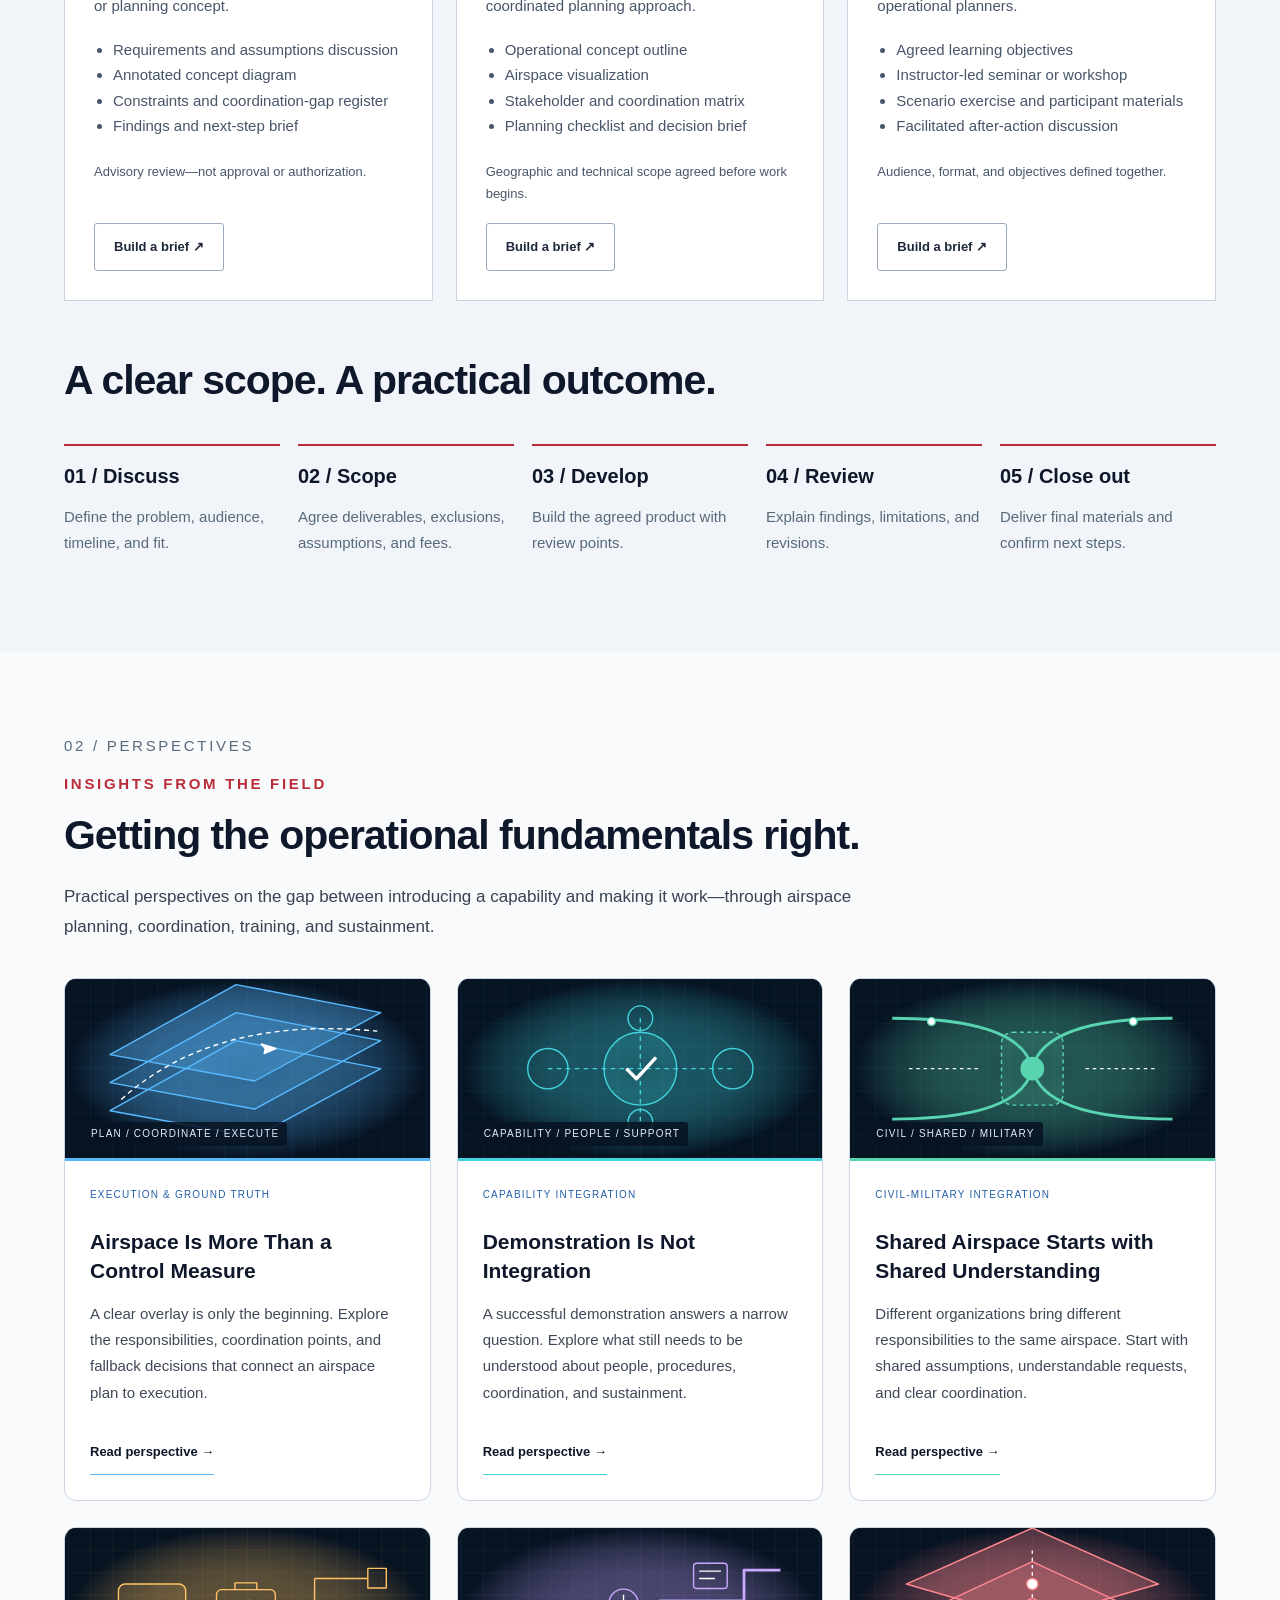
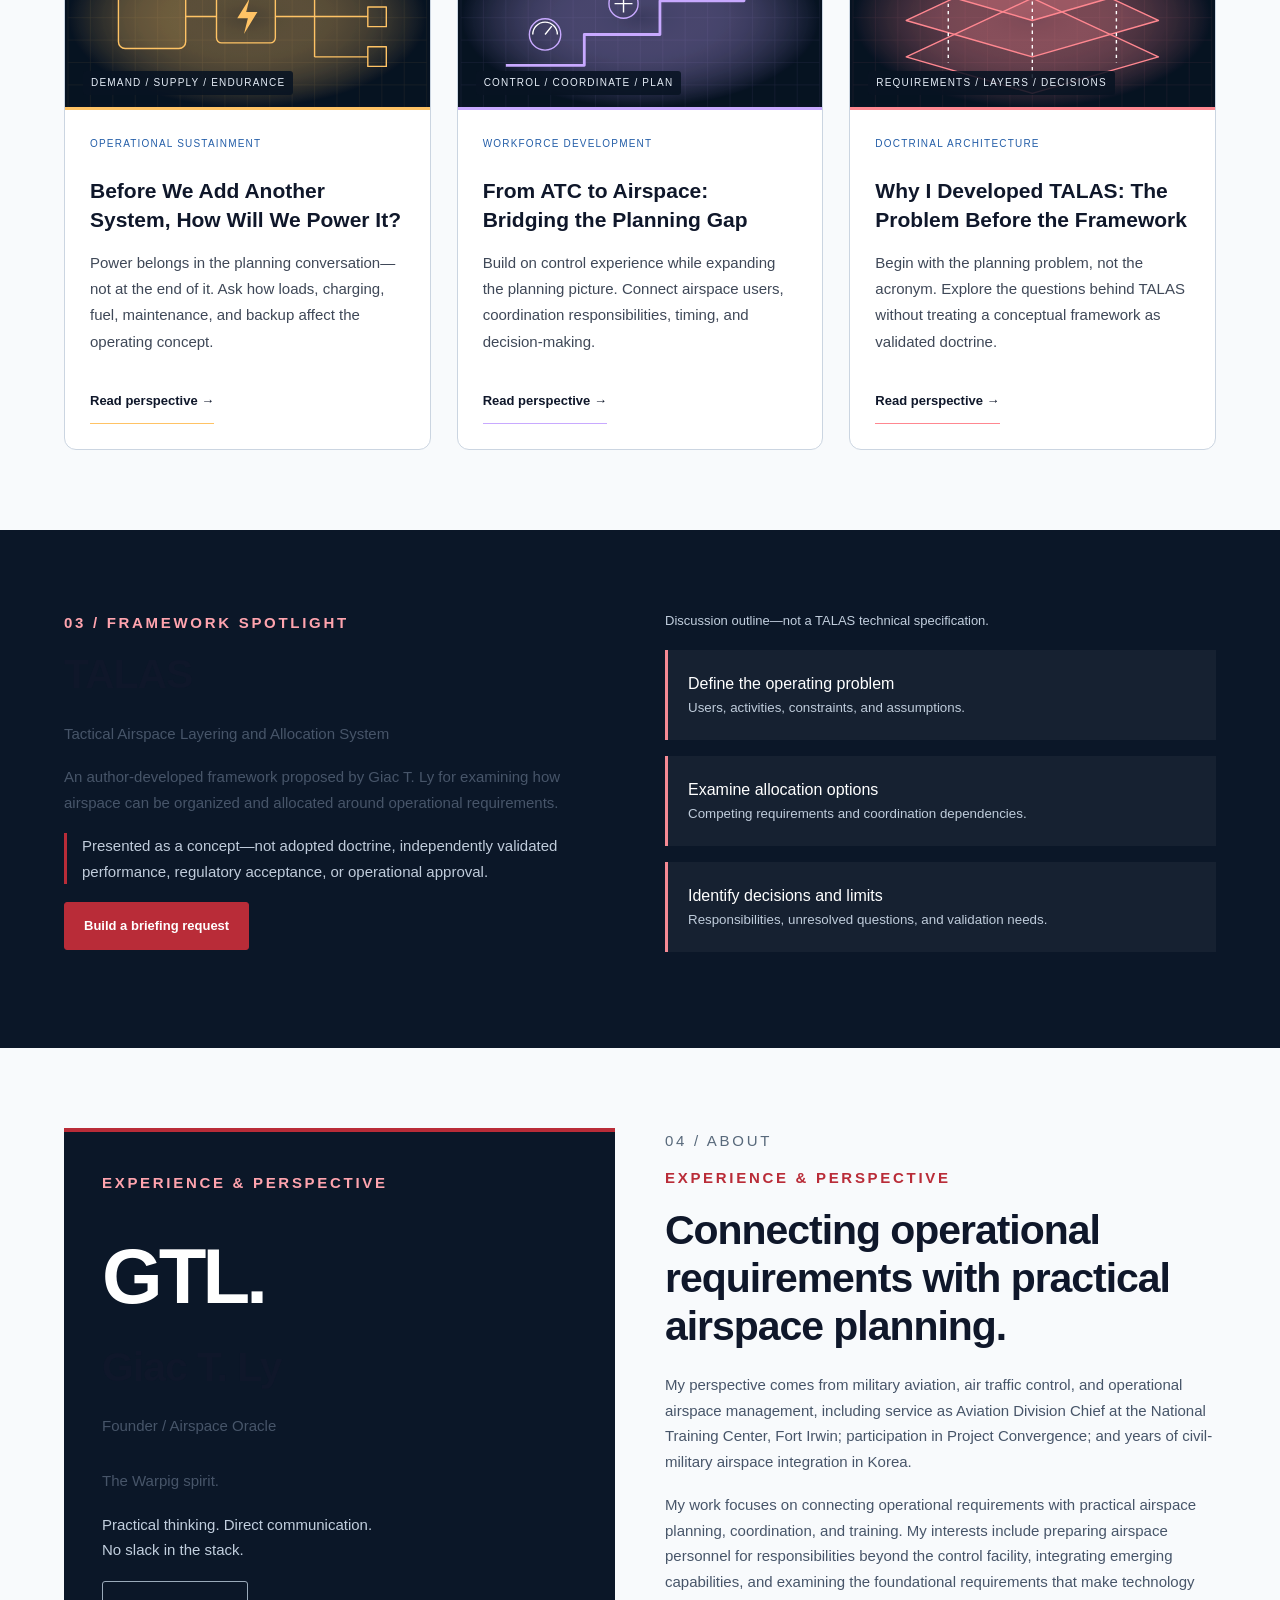
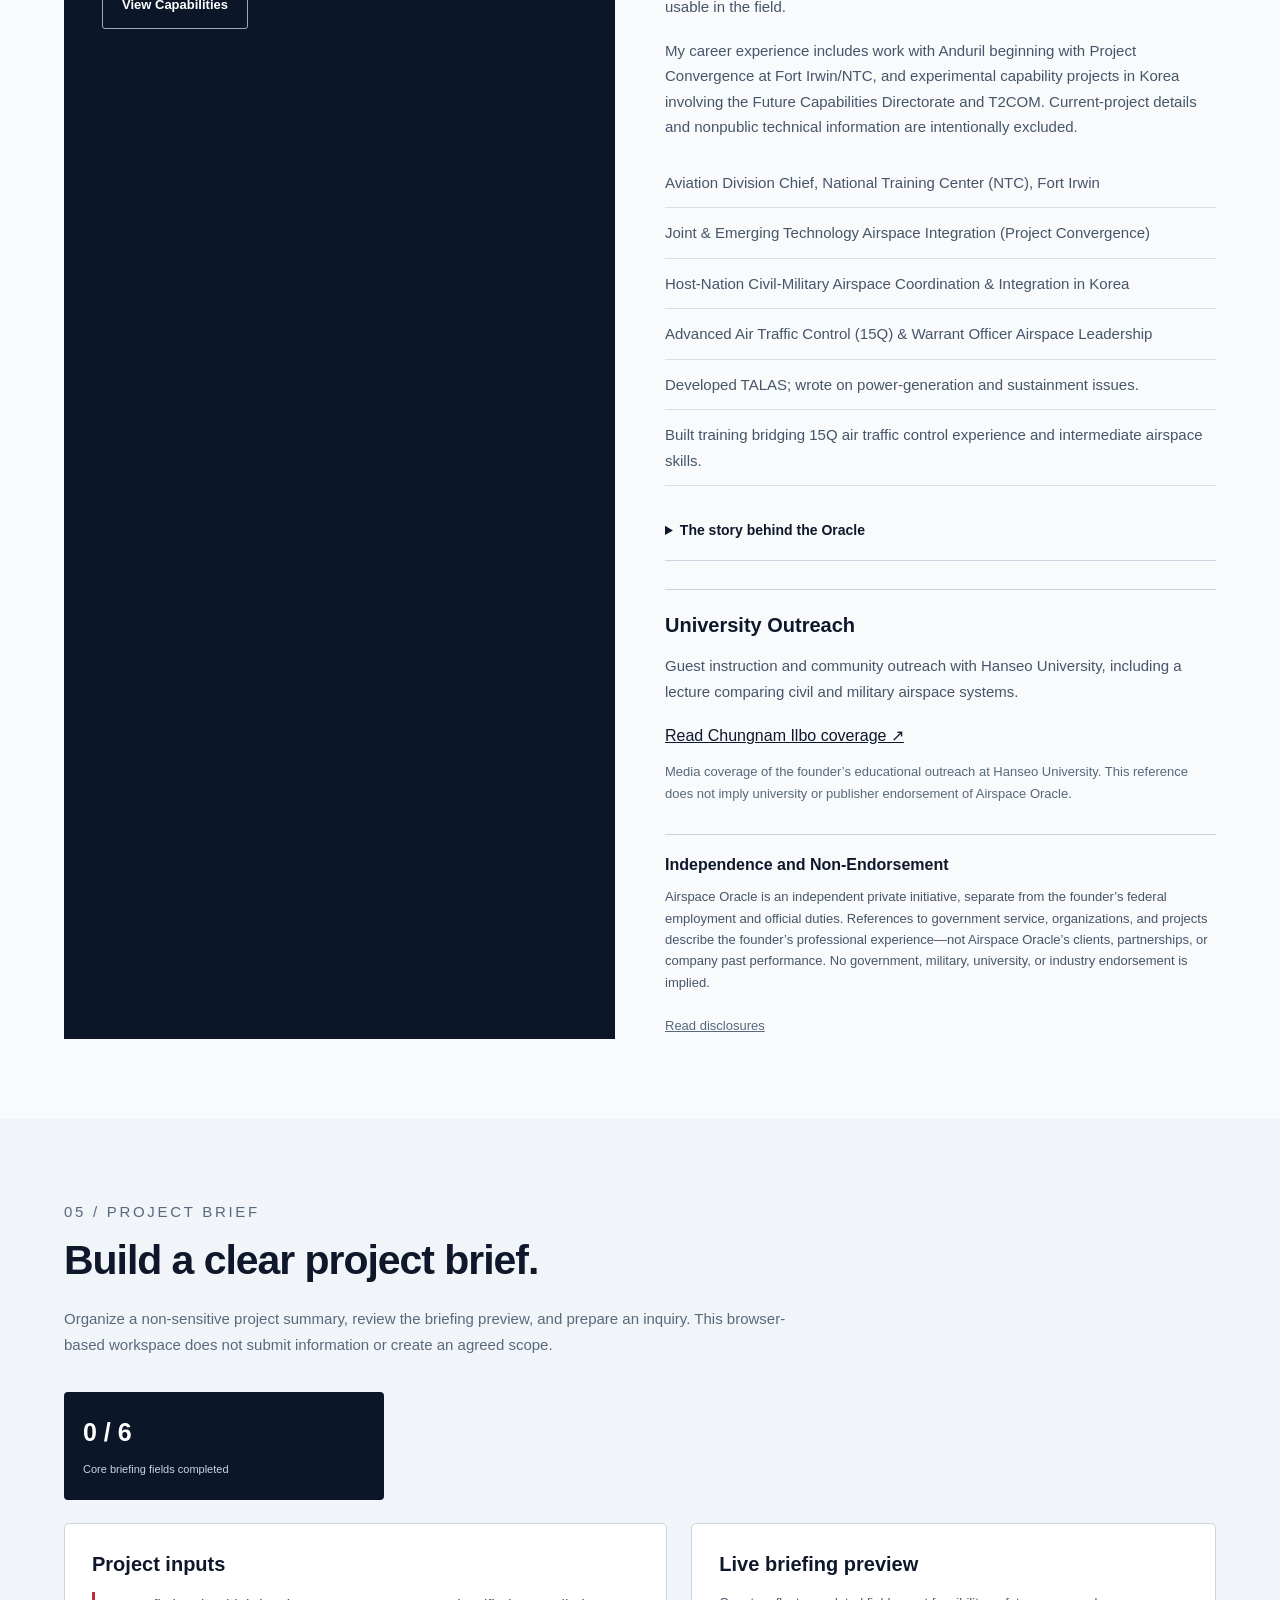
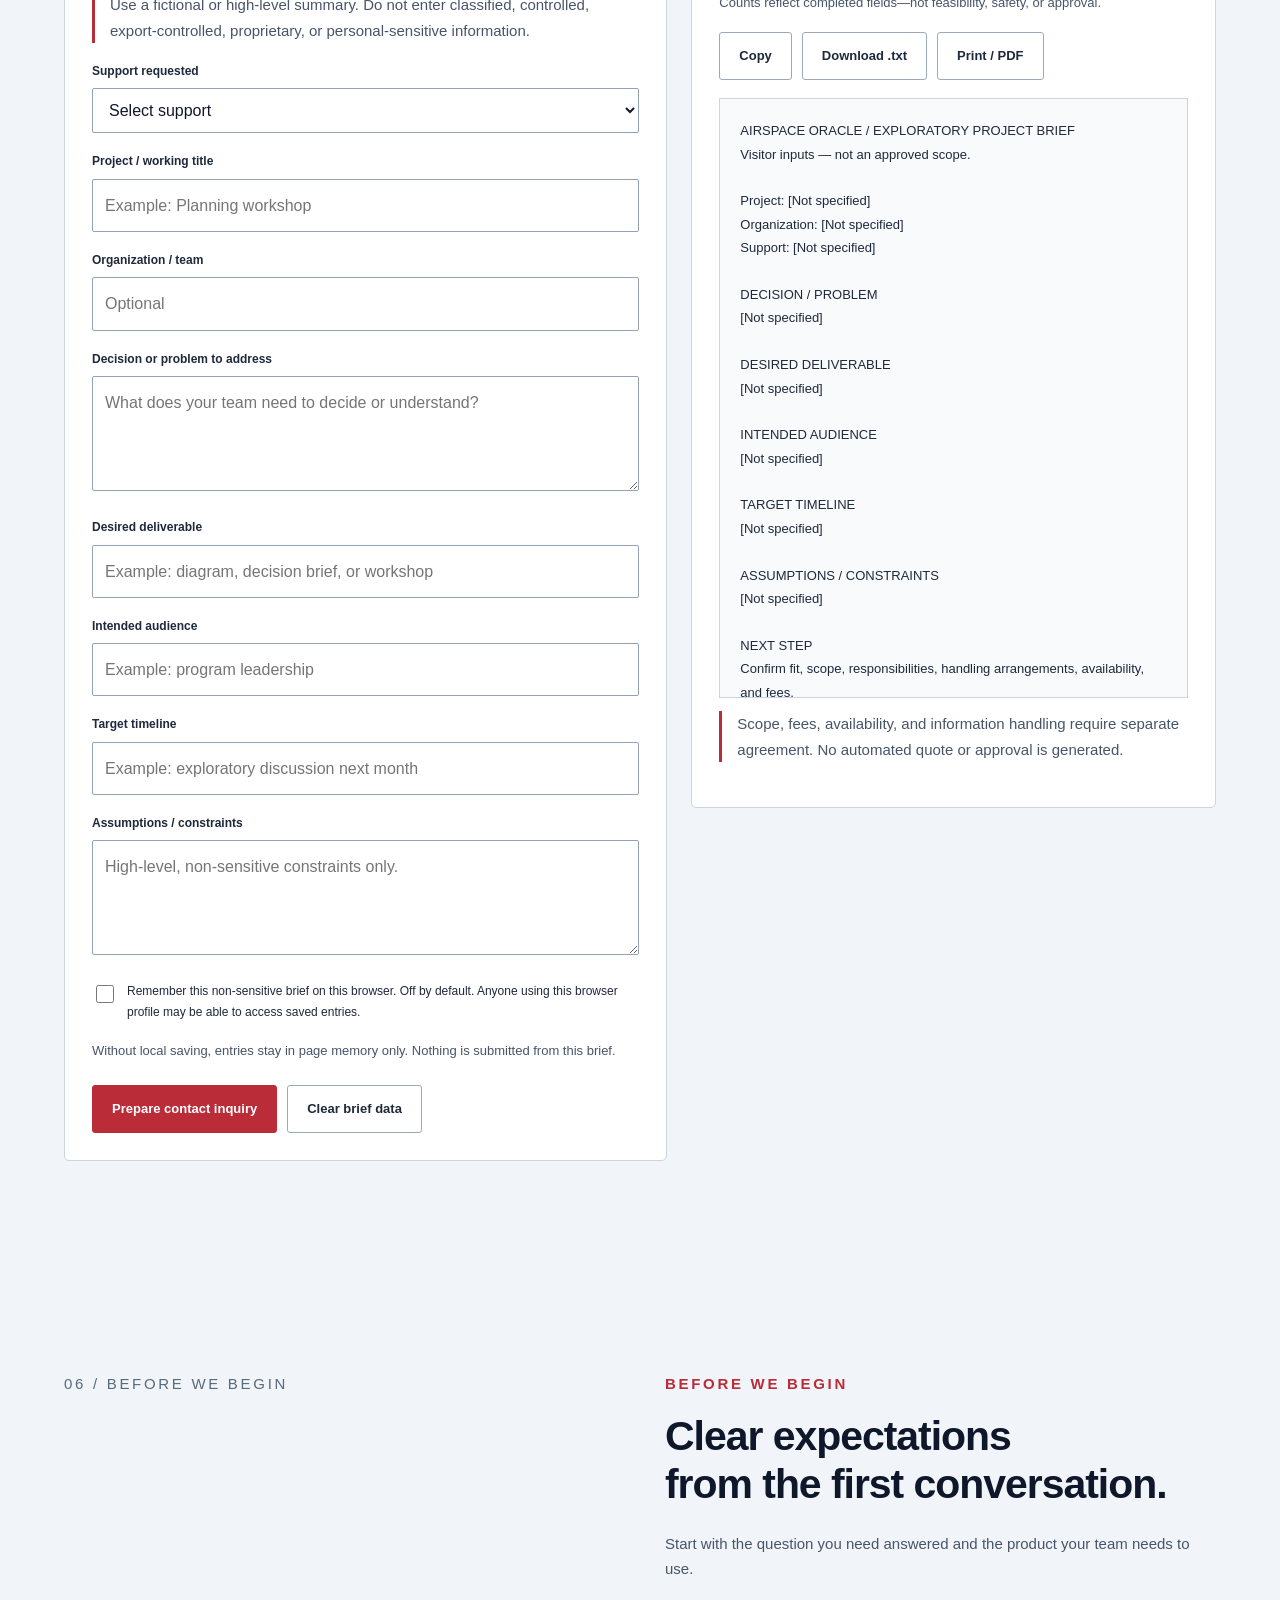
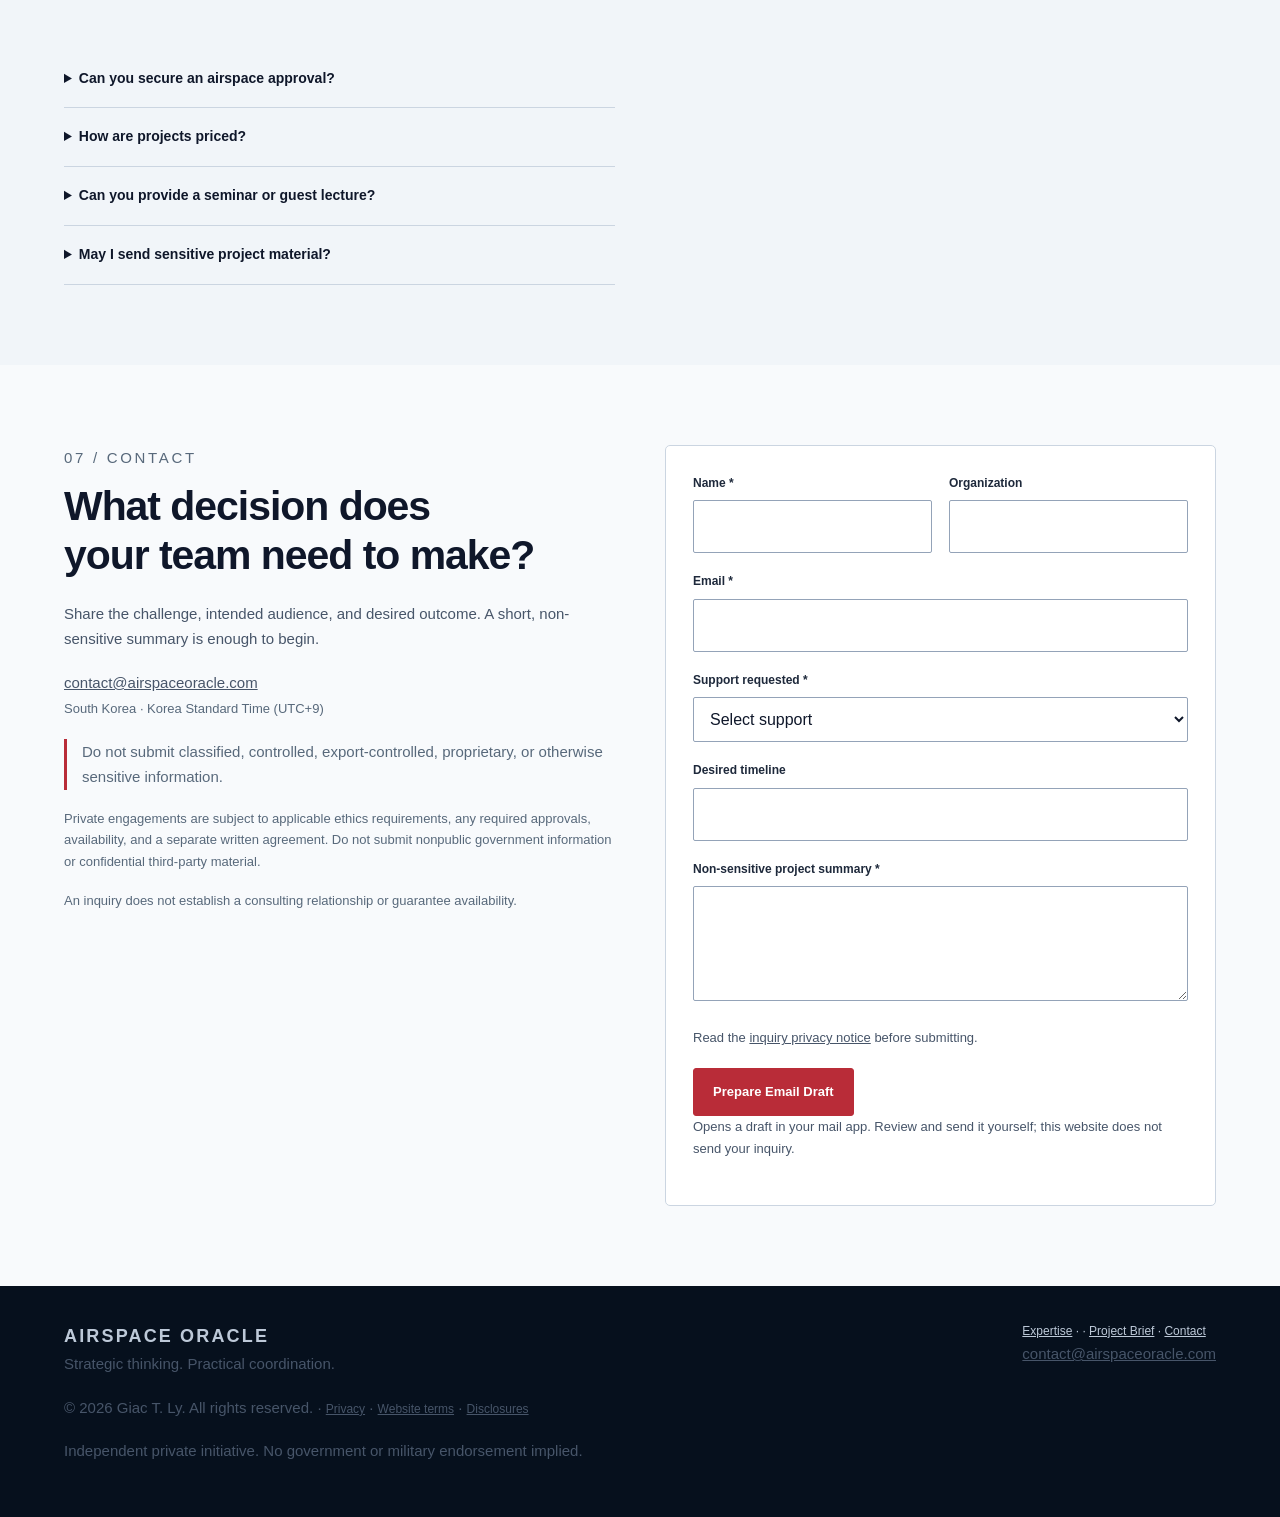
==== commit 905626c5: "Add files via upload" ====
--- a/index.html
+++ b/index.html
@@ -169,12 +169,32 @@
 @media(max-width:1000px){.header .menu{display:block;grid-column:2;grid-row:1;min-height:44px}.header .accessibility-bar{grid-column:1/-1;grid-row:2;justify-self:start}.header nav{display:none;grid-row:3;flex-direction:column;align-items:stretch}.header nav.open{display:flex}.header nav .nav-cta{margin-left:0}}
 @media(max-width:420px){.header .brand{font-size:23px}.header .brand small{font-size:10px}}
 @media print{.page-guide{display:none!important}.independence-notice,.media-reference{break-inside:avoid}body.print-cap #capability{background:white!important;color:black!important;max-height:none!important;overflow:visible!important}body.print-cap #capability p,body.print-cap #capability li,body.print-cap #capability h2,body.print-cap #capability h3{color:black!important}}
+</style><style>
+/* Perspectives editorial refresh: all visuals are embedded, conceptual SVGs. */
+#insights .intro{max-width:830px}#insights .intro>p:last-child{color:var(--text-main)!important;opacity:.88;font-size:calc(17px * var(--font-scale))!important;line-height:1.8}
+#insights .grid{gap:26px;align-items:stretch}#insights .perspective-card{padding:0;overflow:hidden;border-radius:12px;border:1px solid var(--border-color);transition:transform .2s ease,border-color .2s ease,box-shadow .2s ease}
+#insights .perspective-card:hover,#insights .perspective-card:focus-within{transform:translateY(-4px);border-color:var(--perspective-accent)!important;box-shadow:0 14px 34px #0002}
+.perspective-art{position:relative;background:#071322;aspect-ratio:2/1;overflow:hidden;border-bottom:3px solid var(--perspective-accent)}.perspective-art svg{display:block;width:100%;height:100%;object-fit:cover}.visual-caption{position:absolute;bottom:12px;left:18px;font:10px/1.4 Arial,sans-serif;letter-spacing:.12em;color:#e5edf7;background:#071322dc;padding:5px 8px;border-radius:3px}
+.perspective-body{padding:25px;display:flex;flex-direction:column;flex:1}.perspective-body .tag{color:var(--perspective-accent);margin-bottom:14px;font-size:10px;letter-spacing:.12em;min-height:28px}.perspective-body h3{font-size:calc(21px * var(--font-scale))!important;line-height:1.35;margin-bottom:16px}.perspective-body p{color:var(--text-main)!important;opacity:.85;line-height:1.75;margin-bottom:25px;font-weight:400}.perspective-body .btn{margin-top:auto;align-self:flex-start;border:0!important;border-bottom:1px solid var(--perspective-accent)!important;border-radius:0;padding:9px 0;background:transparent!important;color:var(--text-heading)!important;min-height:44px}
+[data-theme="light"] #insights .tag{color:#245ea8!important}
+dialog.perspective-dialog{width:min(890px,94vw);padding:0;border-radius:12px;max-height:90svh;overflow-y:auto}.perspective-dialog>.close{position:sticky;top:12px;float:right;margin:12px 14px -52px 0;z-index:2;border:1px solid #ffffff60;border-radius:5px;min-height:44px;background:#0b1728;color:white}.article-art{height:210px;overflow:hidden;background:#071322;border-bottom:3px solid var(--perspective-accent)}.article-art svg{width:100%;height:100%;display:block}.article-content{padding:34px 42px 40px}.article-content h2{font-size:calc(clamp(27px,3vw,38px) * var(--font-scale))!important;line-height:1.2}.article-content h3{font-size:calc(20px * var(--font-scale))!important;margin:28px 0 12px}.article-content p,.article-content li{color:var(--text-main)!important;line-height:1.85}.article-content .tag{color:var(--perspective-accent)!important;letter-spacing:.1em}.article-deck{font-size:calc(18px * var(--font-scale))!important}.article-question,.article-takeaway{background:var(--bg-card-alt);border-left:3px solid var(--perspective-accent);padding:20px 23px;margin:25px 0}.article-question span{font:700 11px Arial,sans-serif;text-transform:uppercase;letter-spacing:.12em;color:var(--text-muted)}.article-question p,.article-takeaway p{margin:8px 0 0}.article-takeaway h3{margin:0 0 10px}.article-content ul{padding-left:23px}.article-content li{margin:0 0 10px}.article-content .article-limits{font-size:calc(12px * var(--font-scale))!important;color:var(--text-muted)!important;border-top:1px solid var(--border-color);padding-top:20px;margin-top:28px}.article-actions{border-top:1px solid var(--border-color);padding-top:20px}
+[data-theme="light"] .article-content .tag{color:#245ea8!important}
+@media(max-width:1000px) and (min-width:641px){#insights .grid{grid-template-columns:repeat(2,minmax(0,1fr))}}
+@media(max-width:640px){#insights .grid{grid-template-columns:1fr}.perspective-body{padding:23px}.article-content{padding:27px 23px}.article-art{height:170px}.visual-caption{font-size:9px}}
+@media(prefers-reduced-motion:reduce){#insights .perspective-card{transition:none}#insights .perspective-card:hover,#insights .perspective-card:focus-within{transform:none}}
+@media print{
+body.print-perspective>*{display:none!important}
+body.print-perspective #perspective-print-area{display:block!important;background:#fff!important;color:#111!important;font:11pt/1.6 Arial,sans-serif!important}
+#perspective-print-area *{color:#111!important;background:transparent!important;opacity:1!important;box-shadow:none!important}
+#perspective-print-area h2{font-size:23pt!important;line-height:1.2!important}#perspective-print-area h3{font-size:14pt!important;break-after:avoid}
+#perspective-print-area p,#perspective-print-area li{font-size:11pt!important;line-height:1.6!important}#perspective-print-area .article-content{padding:0}#perspective-print-area .article-actions{display:none!important}#perspective-print-area .article-question,#perspective-print-area .article-takeaway{border-color:#777;break-inside:avoid}#perspective-print-area .tag{font-size:9pt!important}
+}
 </style></head><body>
 <header class="header"><div class="wrap nav"><a class="brand" href="#home">AIRSPACE <span>ORACLE</span><small>STRATEGIC AIRSPACE CONSULTING</small></a><button aria-controls="navigation" aria-expanded="false" class="menu">Menu</button><nav aria-label="Main navigation" id="navigation"><a href="#expertise">Services</a><a href="#insights">Insights</a><a href="#about">About</a><a class="nav-cta" href="#dashboard">Start a Project ↗</a></nav><div aria-label="Display preferences" class="accessibility-bar"><button id="btn-zoom-out" title="Decrease font size" type="button">A−</button><button id="btn-zoom-in" title="Increase font size" type="button">A+</button><button id="btn-theme-toggle" title="Toggle Dark/Light Mode" type="button">🌓 Theme</button></div></div></header>
 <section aria-labelledby="hero-title" class="hero" id="home"><div aria-hidden="true" class="poster"></div><video aria-hidden="true" id="bg" loop="" muted="" playsinline="" poster="./airspaceoraclebackground.png?v=20261018" preload="metadata"><source src="./airspaceoracleintro.mp4?v=20261018" type="video/mp4"/></video><div aria-hidden="true" class="shade"></div><div class="wrap hero-inner"><div class="hero-copy"><p class="eyebrow">Airspace strategy · Planning · Instruction</p><h1 id="hero-title">Practical airspace planning.</h1><p class="hero-subtitle">Clear next steps.</p><p class="hero-description">Operational insight translated into practical concepts, coordinated planning products, and scenario-based training.</p><div class="buttons"><a class="btn" href="#dashboard">Start a Project</a><a class="btn secondary" href="#expertise">Explore Services</a></div></div><div class="hero-bottom"><p>NO SLACK IN THE STACK.<br/>From the box to the pen.</p><div><div class="media"><button hidden="" id="sound">Enable sound</button><button hidden="" id="play">Play video</button><button data-modal="film">Watch introduction ↗</button></div><p class="status" id="media-status" role="status"></p></div></div></div></section><div class="page-guide"><div class="wrap"><span>Explore this page</span><a href="#expertise">Services</a><a href="#insights">Insights</a><a href="#talas">TALAS</a><a href="#about">Experience</a><button data-modal="capability">Capability / PDF</button><a href="#contact">Contact</a></div></div>
 <div class="strip"><div class="wrap"><span>OPERATIONAL PERSPECTIVE</span><span>CIVIL–MILITARY COORDINATION</span><span>SCENARIO-BASED INSTRUCTION</span><a href="#expertise">Explore ↓</a></div></div>
 <main><section class="section" id="expertise"><div class="wrap"><div class="intro"><p class="section-number">01 / Expertise</p><p class="eyebrow">Practical support</p><h2>From a complex problem<br/>to a usable planning product.</h2><p>Support for aerospace teams, training organizations, and program leaders who need clear assumptions, structured options, and practical next steps.</p></div><div class="grid"><article class="card"><div class="tag">01 / REVIEW</div><h3>Airspace Concept Review</h3><p>For teams assessing an early-stage operation or planning concept.</p><ul><li>Requirements and assumptions discussion</li><li>Annotated concept diagram</li><li>Constraints and coordination-gap register</li><li>Findings and next-step brief</li></ul><p class="small">Advisory review—not approval or authorization.</p><a class="btn secondary" data-service="Airspace Concept Review" href="#dashboard">Build a brief ↗</a></article><article class="card"><div class="tag">02 / DEVELOP</div><h3>Planning &amp; Integration Support</h3><p>For teams translating an idea into a coordinated planning approach.</p><ul><li>Operational concept outline</li><li>Airspace visualization</li><li>Stakeholder and coordination matrix</li><li>Planning checklist and decision brief</li></ul><p class="small">Geographic and technical scope agreed before work begins.</p><a class="btn secondary" data-service="Planning &amp; Integration Support" href="#dashboard">Build a brief ↗</a></article><article class="card"><div class="tag">03 / TEACH</div><h3>Training &amp; Workshops</h3><p>For universities, industry teams, and operational planners.</p><ul><li>Agreed learning objectives</li><li>Instructor-led seminar or workshop</li><li>Scenario exercise and participant materials</li><li>Facilitated after-action discussion</li></ul><p class="small">Audience, format, and objectives defined together.</p><a class="btn secondary" data-service="Training &amp; Workshops" href="#dashboard">Build a brief ↗</a></article></div><div style="margin-top:55px"><h2>A clear scope. A practical outcome.</h2><div class="steps"><div class="step"><h3>01 / Discuss</h3><p>Define the problem, audience, timeline, and fit.</p></div><div class="step"><h3>02 / Scope</h3><p>Agree deliverables, exclusions, assumptions, and fees.</p></div><div class="step"><h3>03 / Develop</h3><p>Build the agreed product with review points.</p></div><div class="step"><h3>04 / Review</h3><p>Explain findings, limitations, and revisions.</p></div><div class="step"><h3>05 / Close out</h3><p>Deliver final materials and confirm next steps.</p></div></div></div></div></section>
-<section aria-labelledby="insights-title" class="section white" id="insights"><div class="wrap"><div class="intro"><p class="section-number">02 / Perspectives</p><p class="eyebrow">Insights from the Field</p><h2 id="insights-title">Getting the operational fundamentals right.</h2><p>Practical perspectives on airspace integration, operational readiness, and the fundamentals behind emerging technology. These articles explore the gap between introducing a capability and making it work—through planning, coordination, training, and sustainment.</p></div><div class="grid"><article class="card"><div class="tag">Execution &amp; Ground Truth</div><h3>Airspace Is More Than a Control Measure</h3><p style="font-weight:600;color:var(--navy);font-size:13px;margin-bottom:10px;">What should planners understand about connecting airspace plans to real-time execution?</p><p>Airspace geometries on an overlay look clean until fast movers, rotary-wing corridors, and unmanned systems converge in bad weather. Real-world integration requires understanding friction points before the first aircraft launches.</p><button class="btn secondary" data-modal="art-ntc">Read perspective ↗</button></article><article class="card"><div class="tag">Capability Integration</div><h3>Demonstration Is Not Integration</h3><p style="font-weight:600;color:var(--navy);font-size:13px;margin-bottom:10px;">What questions should an organization ask before treating a demonstrated capability as operationally integrated?</p><p>Proving a sensor can link to an effector in an isolated sandbox is only step zero. True integration tests sustainment, operator workload, and cross-echelon coordination.</p><button class="btn secondary" data-modal="art-pc">Read perspective ↗</button></article><article class="card"><div class="tag">Civil-Military Integration</div><h3>Shared Airspace Starts with Shared Understanding</h3><p style="font-weight:600;color:var(--navy);font-size:13px;margin-bottom:10px;">How do planners establish coordination across organizations with fundamentally different responsibilities?</p><p>Bridging civil aviation authorities, commercial corridors, and tactical military training areas requires transparent frameworks, mutual predictability, and shared language.</p><button class="btn secondary" data-modal="art-korea">Read perspective ↗</button></article><article class="card"><div class="tag">Operational Sustainment</div><h3>Before We Add Another System, How Will We Power It?</h3><p style="font-weight:600;color:var(--navy);font-size:13px;margin-bottom:10px;">What power and sustainment questions belong in capability planning from the beginning?</p><p>Advanced sensors, C-UAS emitters, and digital command nodes are paper weights without clean, continuous tactical power and generator logistics in contested terrain.</p><button class="btn secondary" data-modal="art-power">Read perspective ↗</button></article><article class="card"><div class="tag">Workforce Development</div><h3>From ATC to Airspace: Bridging the Planning Gap</h3><p style="font-weight:600;color:var(--navy);font-size:13px;margin-bottom:10px;">What additional knowledge prepares an ATC professional for brigade, division, and field-army responsibilities?</p><p>Moving from tower and radar control to multi-domain airspace architecture requires shifting from controlling aircraft to designing operational battlespace.</p><button class="btn secondary" data-modal="art-15q">Read perspective ↗</button></article><article class="card"><div class="tag">Doctrinal Architecture</div><h3>Why I Developed TALAS: The Problem Before the Framework</h3><p style="font-weight:600;color:var(--navy);font-size:13px;margin-bottom:10px;">What operational problem motivated the concept, and what can be understood without exposing sensitive details?</p><p>Modern multi-echelon uncrewed operations broke traditional altitude and coordination boundaries. TALAS was conceived to bring structural clarity to chaotic low-altitude airspace.</p><button class="btn secondary" data-modal="art-talas">Read perspective ↗</button></article></div></div></section>
+<section aria-labelledby="insights-title" class="section white" id="insights"><div class="wrap"><div class="intro"><p class="section-number">02 / Perspectives</p><p class="eyebrow">Insights from the Field</p><h2 id="insights-title">Getting the operational fundamentals right.</h2><p>Practical perspectives on the gap between introducing a capability and making it work—through airspace planning, coordination, training, and sustainment.</p></div><div class="grid"><article class="card perspective-card" style="--perspective-accent:#58b9ff"><div class="perspective-art"><svg aria-hidden="true" focusable="false" viewbox="0 0 640 320" xmlns="http://www.w3.org/2000/svg"><defs><radialgradient id="persp-glow-0"><stop stop-color="#58b9ff" stop-opacity=".27"></stop><stop offset="1" stop-color="#071322"></stop></radialgradient></defs><rect fill="url(#persp-glow-0)" height="320" width="640"></rect><g opacity=".1" stroke="#58b9ff" stroke-width="1"><path d="M 0 0 V 320"></path><path d="M 40 0 V 320"></path><path d="M 80 0 V 320"></path><path d="M 120 0 V 320"></path><path d="M 160 0 V 320"></path><path d="M 200 0 V 320"></path><path d="M 240 0 V 320"></path><path d="M 280 0 V 320"></path><path d="M 320 0 V 320"></path><path d="M 360 0 V 320"></path><path d="M 400 0 V 320"></path><path d="M 440 0 V 320"></path><path d="M 480 0 V 320"></path><path d="M 520 0 V 320"></path><path d="M 560 0 V 320"></path><path d="M 600 0 V 320"></path><path d="M 640 0 V 320"></path><path d="M 0 0 H 640"></path><path d="M 0 40 H 640"></path><path d="M 0 80 H 640"></path><path d="M 0 120 H 640"></path><path d="M 0 160 H 640"></path><path d="M 0 200 H 640"></path><path d="M 0 240 H 640"></path><path d="M 0 280 H 640"></path><path d="M 0 320 H 640"></path></g><g fill="none" stroke="#58b9ff" stroke-linejoin="round" stroke-width="2.5"><path d="M75 235 300 110 558 160 333 282Z" fill="#58b9ff" fill-opacity=".12"></path><path d="M75 185 300 60 558 110 333 232Z" fill="#58b9ff" fill-opacity=".2"></path><path d="M75 135 300 10 558 60 333 182Z" fill="#58b9ff" fill-opacity=".27"></path><path d="M95 215 Q260 65 552 93" fill="none" stroke="white" stroke-dasharray="9 7"></path><path d="m345 116 26 8-21 9 2-9Z" fill="white" stroke="white"></path></g></svg><span class="visual-caption">PLAN / COORDINATE / EXECUTE</span></div><div class="perspective-body"><div class="tag">Execution &amp; Ground Truth</div><h3>Airspace Is More Than a Control Measure</h3><p>A clear overlay is only the beginning. Explore the responsibilities, coordination points, and fallback decisions that connect an airspace plan to execution.</p><button aria-label="Read perspective: Airspace Is More Than a Control Measure" class="btn secondary" data-modal="art-ntc">Read perspective →</button></div></article><article class="card perspective-card" style="--perspective-accent:#42d4dd"><div class="perspective-art"><svg aria-hidden="true" focusable="false" viewbox="0 0 640 320" xmlns="http://www.w3.org/2000/svg"><defs><radialgradient id="persp-glow-1"><stop stop-color="#42d4dd" stop-opacity=".27"></stop><stop offset="1" stop-color="#071322"></stop></radialgradient></defs><rect fill="url(#persp-glow-1)" height="320" width="640"></rect><g opacity=".1" stroke="#42d4dd" stroke-width="1"><path d="M 0 0 V 320"></path><path d="M 40 0 V 320"></path><path d="M 80 0 V 320"></path><path d="M 120 0 V 320"></path><path d="M 160 0 V 320"></path><path d="M 200 0 V 320"></path><path d="M 240 0 V 320"></path><path d="M 280 0 V 320"></path><path d="M 320 0 V 320"></path><path d="M 360 0 V 320"></path><path d="M 400 0 V 320"></path><path d="M 440 0 V 320"></path><path d="M 480 0 V 320"></path><path d="M 520 0 V 320"></path><path d="M 560 0 V 320"></path><path d="M 600 0 V 320"></path><path d="M 640 0 V 320"></path><path d="M 0 0 H 640"></path><path d="M 0 40 H 640"></path><path d="M 0 80 H 640"></path><path d="M 0 120 H 640"></path><path d="M 0 160 H 640"></path><path d="M 0 200 H 640"></path><path d="M 0 240 H 640"></path><path d="M 0 280 H 640"></path><path d="M 0 320 H 640"></path></g><g fill="none" stroke="#42d4dd" stroke-linejoin="round" stroke-width="2.5"><path d="M155 160H485M320 70V255" stroke-dasharray="8 8"></path><circle cx="320" cy="160" fill="#42d4dd" fill-opacity=".14" r="65"></circle><circle cx="155" cy="160" r="36"></circle><circle cx="485" cy="160" r="36"></circle><circle cx="320" cy="70" r="22"></circle><circle cx="320" cy="255" r="22"></circle><path d="m295 160 18 18 35-38" fill="none" stroke="white" stroke-width="6"></path></g></svg><span class="visual-caption">CAPABILITY / PEOPLE / SUPPORT</span></div><div class="perspective-body"><div class="tag">Capability Integration</div><h3>Demonstration Is Not Integration</h3><p>A successful demonstration answers a narrow question. Explore what still needs to be understood about people, procedures, coordination, and sustainment.</p><button aria-label="Read perspective: Demonstration Is Not Integration" class="btn secondary" data-modal="art-pc">Read perspective →</button></div></article><article class="card perspective-card" style="--perspective-accent:#59d4b0"><div class="perspective-art"><svg aria-hidden="true" focusable="false" viewbox="0 0 640 320" xmlns="http://www.w3.org/2000/svg"><defs><radialgradient id="persp-glow-2"><stop stop-color="#59d4b0" stop-opacity=".27"></stop><stop offset="1" stop-color="#071322"></stop></radialgradient></defs><rect fill="url(#persp-glow-2)" height="320" width="640"></rect><g opacity=".1" stroke="#59d4b0" stroke-width="1"><path d="M 0 0 V 320"></path><path d="M 40 0 V 320"></path><path d="M 80 0 V 320"></path><path d="M 120 0 V 320"></path><path d="M 160 0 V 320"></path><path d="M 200 0 V 320"></path><path d="M 240 0 V 320"></path><path d="M 280 0 V 320"></path><path d="M 320 0 V 320"></path><path d="M 360 0 V 320"></path><path d="M 400 0 V 320"></path><path d="M 440 0 V 320"></path><path d="M 480 0 V 320"></path><path d="M 520 0 V 320"></path><path d="M 560 0 V 320"></path><path d="M 600 0 V 320"></path><path d="M 640 0 V 320"></path><path d="M 0 0 H 640"></path><path d="M 0 40 H 640"></path><path d="M 0 80 H 640"></path><path d="M 0 120 H 640"></path><path d="M 0 160 H 640"></path><path d="M 0 200 H 640"></path><path d="M 0 240 H 640"></path><path d="M 0 280 H 640"></path><path d="M 0 320 H 640"></path></g><g fill="none" stroke="#59d4b0" stroke-linejoin="round" stroke-width="2.5"><path d="M70 70Q300 70 320 160T570 250M70 250Q300 250 320 160T570 70" fill="none" stroke-width="5"></path><rect fill="#59d4b0" fill-opacity=".12" height="130" rx="20" stroke-dasharray="7 6" width="110" x="265" y="95"></rect><circle cx="320" cy="160" fill="#59d4b0" r="20"></circle><circle cx="140" cy="76" fill="white" r="7"></circle><circle cx="500" cy="76" fill="white" r="7"></circle><path d="M100 160H225M415 160H540" stroke="white" stroke-dasharray="6 7"></path></g></svg><span class="visual-caption">CIVIL / SHARED / MILITARY</span></div><div class="perspective-body"><div class="tag">Civil-Military Integration</div><h3>Shared Airspace Starts with Shared Understanding</h3><p>Different organizations bring different responsibilities to the same airspace. Start with shared assumptions, understandable requests, and clear coordination.</p><button aria-label="Read perspective: Shared Airspace Starts with Shared Understanding" class="btn secondary" data-modal="art-korea">Read perspective →</button></div></article><article class="card perspective-card" style="--perspective-accent:#ffc365"><div class="perspective-art"><svg aria-hidden="true" focusable="false" viewbox="0 0 640 320" xmlns="http://www.w3.org/2000/svg"><defs><radialgradient id="persp-glow-3"><stop stop-color="#ffc365" stop-opacity=".27"></stop><stop offset="1" stop-color="#071322"></stop></radialgradient></defs><rect fill="url(#persp-glow-3)" height="320" width="640"></rect><g opacity=".1" stroke="#ffc365" stroke-width="1"><path d="M 0 0 V 320"></path><path d="M 40 0 V 320"></path><path d="M 80 0 V 320"></path><path d="M 120 0 V 320"></path><path d="M 160 0 V 320"></path><path d="M 200 0 V 320"></path><path d="M 240 0 V 320"></path><path d="M 280 0 V 320"></path><path d="M 320 0 V 320"></path><path d="M 360 0 V 320"></path><path d="M 400 0 V 320"></path><path d="M 440 0 V 320"></path><path d="M 480 0 V 320"></path><path d="M 520 0 V 320"></path><path d="M 560 0 V 320"></path><path d="M 600 0 V 320"></path><path d="M 640 0 V 320"></path><path d="M 0 0 H 640"></path><path d="M 0 40 H 640"></path><path d="M 0 80 H 640"></path><path d="M 0 120 H 640"></path><path d="M 0 160 H 640"></path><path d="M 0 200 H 640"></path><path d="M 0 240 H 640"></path><path d="M 0 280 H 640"></path><path d="M 0 320 H 640"></path></g><g fill="none" stroke="#ffc365" stroke-linejoin="round" stroke-width="2.5"><rect fill="#ffc365" fill-opacity=".12" height="115" rx="12" width="120" x="90" y="100"></rect><rect height="95" rx="9" width="105" x="265" y="110"></rect><path d="M298 110V98H337V110M210 158H265M370 158H440M440 90V230M440 90H535M440 158H535M440 230H535" fill="none"></path><path d="m324 126-22 35h19l-7 28 24-39h-20Z" fill="#ffc365" stroke="none"></path><rect height="35" width="33" x="535" y="72"></rect><rect height="35" width="33" x="535" y="141"></rect><rect height="35" width="33" x="535" y="212"></rect></g></svg><span class="visual-caption">DEMAND / SUPPLY / ENDURANCE</span></div><div class="perspective-body"><div class="tag">Operational Sustainment</div><h3>Before We Add Another System, How Will We Power It?</h3><p>Power belongs in the planning conversation—not at the end of it. Ask how loads, charging, fuel, maintenance, and backup affect the operating concept.</p><button aria-label="Read perspective: Before We Add Another System, How Will We Power It?" class="btn secondary" data-modal="art-power">Read perspective →</button></div></article><article class="card perspective-card" style="--perspective-accent:#c8a9ff"><div class="perspective-art"><svg aria-hidden="true" focusable="false" viewbox="0 0 640 320" xmlns="http://www.w3.org/2000/svg"><defs><radialgradient id="persp-glow-4"><stop stop-color="#c8a9ff" stop-opacity=".27"></stop><stop offset="1" stop-color="#071322"></stop></radialgradient></defs><rect fill="url(#persp-glow-4)" height="320" width="640"></rect><g opacity=".1" stroke="#c8a9ff" stroke-width="1"><path d="M 0 0 V 320"></path><path d="M 40 0 V 320"></path><path d="M 80 0 V 320"></path><path d="M 120 0 V 320"></path><path d="M 160 0 V 320"></path><path d="M 200 0 V 320"></path><path d="M 240 0 V 320"></path><path d="M 280 0 V 320"></path><path d="M 320 0 V 320"></path><path d="M 360 0 V 320"></path><path d="M 400 0 V 320"></path><path d="M 440 0 V 320"></path><path d="M 480 0 V 320"></path><path d="M 520 0 V 320"></path><path d="M 560 0 V 320"></path><path d="M 600 0 V 320"></path><path d="M 640 0 V 320"></path><path d="M 0 0 H 640"></path><path d="M 0 40 H 640"></path><path d="M 0 80 H 640"></path><path d="M 0 120 H 640"></path><path d="M 0 160 H 640"></path><path d="M 0 200 H 640"></path><path d="M 0 240 H 640"></path><path d="M 0 280 H 640"></path><path d="M 0 320 H 640"></path></g><g fill="none" stroke="#c8a9ff" stroke-linejoin="round" stroke-width="2.5"><path d="M80 245H220V190H355V130H505V75H570" fill="none" stroke-width="5"></path><circle cx="150" cy="190" r="28"></circle><path d="M128 190a22 22 0 0 1 44 0M150 190l12-15" fill="none" stroke="white"></path><circle cx="290" cy="135" r="26"></circle><path d="M274 135H306M290 119V151" stroke="white"></path><rect height="45" rx="6" width="60" x="415" y="63"></rect><path d="M425 77H464M425 90H453" stroke="white"></path></g></svg><span class="visual-caption">CONTROL / COORDINATE / PLAN</span></div><div class="perspective-body"><div class="tag">Workforce Development</div><h3>From ATC to Airspace: Bridging the Planning Gap</h3><p>Build on control experience while expanding the planning picture. Connect airspace users, coordination responsibilities, timing, and decision-making.</p><button aria-label="Read perspective: From ATC to Airspace: Bridging the Planning Gap" class="btn secondary" data-modal="art-15q">Read perspective →</button></div></article><article class="card perspective-card" style="--perspective-accent:#ff8790"><div class="perspective-art"><svg aria-hidden="true" focusable="false" viewbox="0 0 640 320" xmlns="http://www.w3.org/2000/svg"><defs><radialgradient id="persp-glow-5"><stop stop-color="#ff8790" stop-opacity=".27"></stop><stop offset="1" stop-color="#071322"></stop></radialgradient></defs><rect fill="url(#persp-glow-5)" height="320" width="640"></rect><g opacity=".1" stroke="#ff8790" stroke-width="1"><path d="M 0 0 V 320"></path><path d="M 40 0 V 320"></path><path d="M 80 0 V 320"></path><path d="M 120 0 V 320"></path><path d="M 160 0 V 320"></path><path d="M 200 0 V 320"></path><path d="M 240 0 V 320"></path><path d="M 280 0 V 320"></path><path d="M 320 0 V 320"></path><path d="M 360 0 V 320"></path><path d="M 400 0 V 320"></path><path d="M 440 0 V 320"></path><path d="M 480 0 V 320"></path><path d="M 520 0 V 320"></path><path d="M 560 0 V 320"></path><path d="M 600 0 V 320"></path><path d="M 640 0 V 320"></path><path d="M 0 0 H 640"></path><path d="M 0 40 H 640"></path><path d="M 0 80 H 640"></path><path d="M 0 120 H 640"></path><path d="M 0 160 H 640"></path><path d="M 0 200 H 640"></path><path d="M 0 240 H 640"></path><path d="M 0 280 H 640"></path><path d="M 0 320 H 640"></path></g><g fill="none" stroke="#ff8790" stroke-linejoin="round" stroke-width="2.5"><path d="M95 230 320 125 545 230 320 295Z" fill="#ff8790" fill-opacity=".10"></path><path d="M95 165 320 60 545 165 320 230Z" fill="#ff8790" fill-opacity=".18"></path><path d="M95 100 320 0 545 100 320 165Z" fill="#ff8790" fill-opacity=".26"></path><path d="M320 40V270M170 135V240M470 135V240" stroke="white" stroke-dasharray="6 7"></path><circle cx="320" cy="100" fill="white" r="10"></circle></g></svg><span class="visual-caption">REQUIREMENTS / LAYERS / DECISIONS</span></div><div class="perspective-body"><div class="tag">Doctrinal Architecture</div><h3>Why I Developed TALAS: The Problem Before the Framework</h3><p>Begin with the planning problem, not the acronym. Explore the questions behind TALAS without treating a conceptual framework as validated doctrine.</p><button aria-label="Read perspective: Why I Developed TALAS: The Problem Before the Framework" class="btn secondary" data-modal="art-talas">Read perspective →</button></div></article></div></div></section>
 <section class="section dark" id="talas"><div class="wrap split"><div><p class="eyebrow" style="color:#ffa4ae">03 / Framework Spotlight</p><h2>TALAS</h2><p>Tactical Airspace Layering and Allocation System</p><p>An author-developed framework proposed by Giac T. Ly for examining how airspace can be organized and allocated around operational requirements.</p><p class="note">Presented as a concept—not adopted doctrine, independently validated performance, regulatory acceptance, or operational approval.</p><a class="btn" data-service="TALAS briefing" href="#dashboard">Build a briefing request</a></div><div><p class="small" style="color:#c2cfde">Discussion outline—not a TALAS technical specification.</p><div class="layer">Define the operating problem<small>Users, activities, constraints, and assumptions.</small></div><div class="layer">Examine allocation options<small>Competing requirements and coordination dependencies.</small></div><div class="layer">Identify decisions and limits<small>Responsibilities, unresolved questions, and validation needs.</small></div></div></div></section>
 <section class="section white" id="about"><div class="wrap split"><div class="bio"><p class="eyebrow" style="color:#ffa4ae">Experience &amp; Perspective</p><div aria-hidden="true" class="initials">GTL.</div><h2>Giac T. Ly</h2><p>Founder / Airspace Oracle</p><p style="font-size:22px;margin-top:30px">The Warpig spirit.</p><p style="color:#c2cfde">Practical thinking. Direct communication.<br/>No slack in the stack.</p><button class="btn secondary" data-modal="capability">View Capabilities</button></div><div><p class="section-number">04 / About</p><p class="eyebrow">Experience &amp; Perspective</p><h2>Connecting operational requirements with practical airspace planning.</h2><p>My perspective comes from military aviation, air traffic control, and operational airspace management, including service as Aviation Division Chief at the National Training Center, Fort Irwin; participation in Project Convergence; and years of civil-military airspace integration in Korea.</p><p>My work focuses on connecting operational requirements with practical airspace planning, coordination, and training. My interests include preparing airspace personnel for responsibilities beyond the control facility, integrating emerging capabilities, and examining the foundational requirements that make technology usable in the field.</p><p>My career experience includes work with Anduril beginning with Project Convergence at Fort Irwin/NTC, and experimental capability projects in Korea involving the Future Capabilities Directorate and T2COM. Current-project details and nonpublic technical information are intentionally excluded.</p><ul class="timeline"><li>Aviation Division Chief, National Training Center (NTC), Fort Irwin</li><li>Joint &amp; Emerging Technology Airspace Integration (Project Convergence)</li><li>Host-Nation Civil-Military Airspace Coordination &amp; Integration in Korea</li><li>Advanced Air Traffic Control (15Q) &amp; Warrant Officer Airspace Leadership</li><li>Developed TALAS; wrote on power-generation and sustainment issues.</li><li>Built training bridging 15Q air traffic control experience and intermediate airspace skills.</li></ul><details><summary>The story behind the Oracle</summary><p>Born in Saigon, Giac left Vietnam by boat in 1988 (MC138) and resettled in the United States in 1990. He joined the Army in 1995, serving as an 82nd Airborne paratrooper and combat engineer before transitioning to air traffic control and warrant officer service. His journey informs a practical, service-oriented approach to complex challenges.</p></details><div class="media-reference"><h3>University Outreach</h3><p>Guest instruction and community outreach with Hanseo University, including a lecture comparing civil and military airspace systems.</p><a href="https://www.chungnamilbo.co.kr/news/articleView.html?idxno=895795" rel="noopener noreferrer" target="_blank">Read Chungnam Ilbo coverage ↗</a><p class="small">Media coverage of the founder’s educational outreach at Hanseo University. This reference does not imply university or publisher endorsement of Airspace Oracle.</p></div><aside aria-labelledby="independence-heading" class="independence-notice"><h3 id="independence-heading">Independence and Non-Endorsement</h3><p>Airspace Oracle is an independent private initiative, separate from the founder’s federal employment and official duties. References to government service, organizations, and projects describe the founder’s professional experience—not Airspace Oracle’s clients, partnerships, or company past performance. No government, military, university, or industry endorsement is implied.</p><a class="small" data-modal="disclosures" href="#disclosures">Read disclosures</a></aside></div></div></section>
 <section aria-labelledby="dashboard-title" class="section dashboard" id="dashboard"><div class="wrap"><div class="intro"><p class="section-number">05 / Project Brief</p><h2 id="dashboard-title">Build a clear project brief.</h2><p>Organize a non-sensitive project summary, review the briefing preview, and prepare an inquiry. This browser-based workspace does not submit information or create an agreed scope.</p></div><div class="stats" style="grid-template-columns:minmax(0,320px)"><div class="stat"><strong id="brief-count">0 / 6</strong><small>Core briefing fields completed</small></div></div>
@@ -247,6 +267,17 @@
 
     applySettings();
 })();
-</script><dialog aria-labelledby="art-ntc-title" id="art-ntc"><button class="close" data-close="">Close</button><p class="tag">Execution &amp; Ground Truth</p><h2 id="art-ntc-title">Airspace Is More Than a Control Measure</h2><p style="font-weight:700;color:var(--blue);font-size:15px;">Core Question: What should planners understand about connecting airspace plans to real-time execution?</p><p style="line-height:1.8;color:var(--ink);">A control measure drawn on a digital map is an administrative intention, not an operational reality. In complex environments, the challenge is rarely drawing the polygon—it is managing the dynamic boundaries when weather degrades, communications degrade, or emergent fires demand priority. Planners must design airspace architectures with built-in deconfliction thresholds rather than relying on constant, fragile manual coordination.</p><p class="note" style="margin-top:20px;">Transferable operational perspective. Does not disclose classified, controlled, or proprietary event details.</p></dialog><dialog aria-labelledby="art-pc-title" id="art-pc"><button class="close" data-close="">Close</button><p class="tag">Capability Integration</p><h2 id="art-pc-title">Demonstration Is Not Integration</h2><p style="font-weight:700;color:var(--blue);font-size:15px;">Core Question: What questions should an organization ask before treating a demonstrated capability as operationally integrated?</p><p style="line-height:1.8;color:var(--ink);">A successful demonstration in an optimal test window often obscures operational reality. Before declaring a system field-ready, leaders must ask: What does this demand of the tactical airspace stack? Who resolves the airspace conflicts when the automated link fails? How does the operator maintain situational awareness without screen saturation? True integration begins where the demonstration ends.</p><p class="note" style="margin-top:20px;">Transferable operational perspective. Does not disclose classified, controlled, or proprietary event details.</p></dialog><dialog aria-labelledby="art-korea-title" id="art-korea"><button class="close" data-close="">Close</button><p class="tag">Civil-Military Integration</p><h2 id="art-korea-title">Shared Airspace Starts with Shared Understanding</h2><p style="font-weight:700;color:var(--blue);font-size:15px;">Core Question: How do planners establish coordination across organizations with fundamentally different responsibilities?</p><p style="line-height:1.8;color:var(--ink);">Civil air traffic management prioritizes predictable, commercial throughput and passenger safety. Military operations require agility, rapid reservation, and tactical realism. Bridging these two domains cannot rely on ad-hoc phone calls during an exercise. It demands bilateral coordination frameworks, agreed buffer matrices, and joint liaison procedures that protect civil flow while enabling high-tempo training.</p><p class="note" style="margin-top:20px;">Transferable operational perspective. Does not disclose classified, controlled, or proprietary event details.</p></dialog><dialog aria-labelledby="art-power-title" id="art-power"><button class="close" data-close="">Close</button><p class="tag">Operational Sustainment</p><h2 id="art-power-title">Before We Add Another System, How Will We Power It?</h2><p style="font-weight:700;color:var(--blue);font-size:15px;">Core Question: What power and sustainment questions belong in capability planning from the beginning?</p><p style="line-height:1.8;color:var(--ink);">Every new digital airspace tool, tactical radar, and counter-UAS defeat mechanism brings a hidden logistic tail: kilowatt draw, generator maintenance, thermal signature, and fuel consumption. Capability planning must integrate power budgets and field survivability on day one, ensuring advanced tools do not collapse the tactical support footprint.</p><p class="note" style="margin-top:20px;">Transferable operational perspective. Does not disclose classified, controlled, or proprietary event details.</p></dialog><dialog aria-labelledby="art-15q-title" id="art-15q"><button class="close" data-close="">Close</button><p class="tag">Workforce Development</p><h2 id="art-15q-title">From ATC to Airspace: Bridging the Planning Gap</h2><p style="font-weight:700;color:var(--blue);font-size:15px;">Core Question: What additional knowledge prepares an ATC professional for brigade, division, and field-army responsibilities?</p><p style="line-height:1.8;color:var(--ink);">Air traffic controllers are masters of separation, speed control, and rapid tactical decision-making inside a designated facility. However, operational airspace management at division and field-army levels requires a different mindset: integrating fires, uncrewed swarms, sensor coverage, and host-nation corridors into a unified theater plan. Bridging this gap requires systematic operational education beyond FAA/DoD facility ratings.</p><p class="note" style="margin-top:20px;">Transferable operational perspective. Does not disclose classified, controlled, or proprietary event details.</p></dialog><dialog aria-labelledby="art-talas-title" id="art-talas"><button class="close" data-close="">Close</button><p class="tag">Doctrinal Architecture</p><h2 id="art-talas-title">Why I Developed TALAS: The Problem Before the Framework</h2><p style="font-weight:700;color:var(--blue);font-size:15px;">Core Question: What operational problem motivated the concept, and what can be understood without exposing sensitive details?</p><p style="line-height:1.8;color:var(--ink);">Traditional airspace control measures were designed for manned aircraft flying between known waypoints at thousands of feet. The proliferation of low-altitude s-UAS, loitering munitions, and commercial urban air mobility collapsed that paradigm. TALAS originated from a simple operational realization: low-altitude airspace requires dynamic, echeloned volume allocation rather than static, bloated airspace coordination areas.</p><p class="note" style="margin-top:20px;">Transferable operational perspective. Does not disclose classified, controlled, or proprietary event details.</p></dialog><script>
+</script><dialog aria-labelledby="art-ntc-title" class="perspective-dialog" id="art-ntc" style="--perspective-accent:#58b9ff"><button class="close" data-close="" type="button">Close</button><div class="article-art"><svg aria-hidden="true" focusable="false" viewbox="0 0 640 320" xmlns="http://www.w3.org/2000/svg"><defs><radialgradient id="article-glow-0"><stop stop-color="#58b9ff" stop-opacity=".27"></stop><stop offset="1" stop-color="#071322"></stop></radialgradient></defs><rect fill="url(#article-glow-0)" height="320" width="640"></rect><g opacity=".1" stroke="#58b9ff" stroke-width="1"><path d="M 0 0 V 320"></path><path d="M 40 0 V 320"></path><path d="M 80 0 V 320"></path><path d="M 120 0 V 320"></path><path d="M 160 0 V 320"></path><path d="M 200 0 V 320"></path><path d="M 240 0 V 320"></path><path d="M 280 0 V 320"></path><path d="M 320 0 V 320"></path><path d="M 360 0 V 320"></path><path d="M 400 0 V 320"></path><path d="M 440 0 V 320"></path><path d="M 480 0 V 320"></path><path d="M 520 0 V 320"></path><path d="M 560 0 V 320"></path><path d="M 600 0 V 320"></path><path d="M 640 0 V 320"></path><path d="M 0 0 H 640"></path><path d="M 0 40 H 640"></path><path d="M 0 80 H 640"></path><path d="M 0 120 H 640"></path><path d="M 0 160 H 640"></path><path d="M 0 200 H 640"></path><path d="M 0 240 H 640"></path><path d="M 0 280 H 640"></path><path d="M 0 320 H 640"></path></g><g fill="none" stroke="#58b9ff" stroke-linejoin="round" stroke-width="2.5"><path d="M75 235 300 110 558 160 333 282Z" fill="#58b9ff" fill-opacity=".12"></path><path d="M75 185 300 60 558 110 333 232Z" fill="#58b9ff" fill-opacity=".2"></path><path d="M75 135 300 10 558 60 333 182Z" fill="#58b9ff" fill-opacity=".27"></path><path d="M95 215 Q260 65 552 93" fill="none" stroke="white" stroke-dasharray="9 7"></path><path d="m345 116 26 8-21 9 2-9Z" fill="white" stroke="white"></path></g></svg></div><div class="article-content"><p class="tag">Execution &amp; Ground Truth / Planning perspective</p><h2 id="art-ntc-title">Airspace Is More Than a Control Measure</h2><p class="article-deck">A clear overlay is only the beginning. Explore the responsibilities, coordination points, and fallback decisions that connect an airspace plan to execution.</p><div class="article-question"><span>Core question</span><p>What should planners understand about connecting airspace plans to real-time execution?</p></div><h3>The planning problem</h3><p>A diagram can show where activity is intended to occur without explaining who makes a decision when the situation changes. This perspective asks planners to connect geometry with responsibilities, timing, and communication rather than treating the graphic as the finished product.</p><h3>An illustrative scenario</h3><p>A fictional training event includes several airspace users. A weather change affects the proposed sequence. Instead of simply redrawing a boundary, the team works through who needs to be informed, what must be reassessed, and who can authorize the next step.</p><h3>Questions to bring to the table</h3><ul><li>Who is responsible for coordinating each activity and communicating a change?</li><li>Which assumptions about timing, weather, and communications need confirmation?</li><li>What requires a new coordination or approval decision?</li><li>How will the team record unresolved issues and communicate the final plan?</li></ul><div class="article-takeaway"><h3>Practical takeaway</h3><p>Ask for a coordination and decision picture alongside the geometry. A useful planning product should make responsibilities and open questions visible.</p></div><p class="article-limits">Editorial planning discussion for review. Scenario is fictional, not a report of a specific operation. This is not doctrine, operational authorization, engineering design, or a claim of validated performance. Any use must follow applicable requirements and responsible authorities.</p><div class="buttons article-actions"><button class="btn" data-print-perspective="art-ntc" type="button">Print / Save as PDF</button><button class="btn secondary" data-close="" type="button">Back to perspectives</button></div></div></dialog><dialog aria-labelledby="art-pc-title" class="perspective-dialog" id="art-pc" style="--perspective-accent:#42d4dd"><button class="close" data-close="" type="button">Close</button><div class="article-art"><svg aria-hidden="true" focusable="false" viewbox="0 0 640 320" xmlns="http://www.w3.org/2000/svg"><defs><radialgradient id="article-glow-1"><stop stop-color="#42d4dd" stop-opacity=".27"></stop><stop offset="1" stop-color="#071322"></stop></radialgradient></defs><rect fill="url(#article-glow-1)" height="320" width="640"></rect><g opacity=".1" stroke="#42d4dd" stroke-width="1"><path d="M 0 0 V 320"></path><path d="M 40 0 V 320"></path><path d="M 80 0 V 320"></path><path d="M 120 0 V 320"></path><path d="M 160 0 V 320"></path><path d="M 200 0 V 320"></path><path d="M 240 0 V 320"></path><path d="M 280 0 V 320"></path><path d="M 320 0 V 320"></path><path d="M 360 0 V 320"></path><path d="M 400 0 V 320"></path><path d="M 440 0 V 320"></path><path d="M 480 0 V 320"></path><path d="M 520 0 V 320"></path><path d="M 560 0 V 320"></path><path d="M 600 0 V 320"></path><path d="M 640 0 V 320"></path><path d="M 0 0 H 640"></path><path d="M 0 40 H 640"></path><path d="M 0 80 H 640"></path><path d="M 0 120 H 640"></path><path d="M 0 160 H 640"></path><path d="M 0 200 H 640"></path><path d="M 0 240 H 640"></path><path d="M 0 280 H 640"></path><path d="M 0 320 H 640"></path></g><g fill="none" stroke="#42d4dd" stroke-linejoin="round" stroke-width="2.5"><path d="M155 160H485M320 70V255" stroke-dasharray="8 8"></path><circle cx="320" cy="160" fill="#42d4dd" fill-opacity=".14" r="65"></circle><circle cx="155" cy="160" r="36"></circle><circle cx="485" cy="160" r="36"></circle><circle cx="320" cy="70" r="22"></circle><circle cx="320" cy="255" r="22"></circle><path d="m295 160 18 18 35-38" fill="none" stroke="white" stroke-width="6"></path></g></svg></div><div class="article-content"><p class="tag">Capability Integration / Planning perspective</p><h2 id="art-pc-title">Demonstration Is Not Integration</h2><p class="article-deck">A successful demonstration answers a narrow question. Explore what still needs to be understood about people, procedures, coordination, and sustainment.</p><div class="article-question"><span>Core question</span><p>What questions should an organization ask before treating a demonstrated capability as operationally integrated?</p></div><h3>The planning problem</h3><p>A demonstration can be useful evidence without answering every question about routine use. The planning challenge is to identify what the event actually tested, what support it depended on, and which assumptions remain open.</p><h3>An illustrative scenario</h3><p>A fictional team sees a capability perform during a short, well-supported event. Before extending the operating period, it lists the specialist support, connectivity, power, and coordination arrangements that made the demonstration possible.</p><h3>Questions to bring to the table</h3><ul><li>What was demonstrated, and under which conditions?</li><li>Which people, procedures, and support arrangements were essential?</li><li>What happens if a supporting assumption no longer holds?</li><li>What evidence is still needed before making a broader readiness claim?</li></ul><div class="article-takeaway"><h3>Practical takeaway</h3><p>Separate demonstration results from integration assumptions. A short evidence-and-dependencies register is a practical next discussion product.</p></div><p class="article-limits">Editorial planning discussion for review. Scenario is fictional, not a report of a specific operation. This is not doctrine, operational authorization, engineering design, or a claim of validated performance. Any use must follow applicable requirements and responsible authorities.</p><div class="buttons article-actions"><button class="btn" data-print-perspective="art-pc" type="button">Print / Save as PDF</button><button class="btn secondary" data-close="" type="button">Back to perspectives</button></div></div></dialog><dialog aria-labelledby="art-korea-title" class="perspective-dialog" id="art-korea" style="--perspective-accent:#59d4b0"><button class="close" data-close="" type="button">Close</button><div class="article-art"><svg aria-hidden="true" focusable="false" viewbox="0 0 640 320" xmlns="http://www.w3.org/2000/svg"><defs><radialgradient id="article-glow-2"><stop stop-color="#59d4b0" stop-opacity=".27"></stop><stop offset="1" stop-color="#071322"></stop></radialgradient></defs><rect fill="url(#article-glow-2)" height="320" width="640"></rect><g opacity=".1" stroke="#59d4b0" stroke-width="1"><path d="M 0 0 V 320"></path><path d="M 40 0 V 320"></path><path d="M 80 0 V 320"></path><path d="M 120 0 V 320"></path><path d="M 160 0 V 320"></path><path d="M 200 0 V 320"></path><path d="M 240 0 V 320"></path><path d="M 280 0 V 320"></path><path d="M 320 0 V 320"></path><path d="M 360 0 V 320"></path><path d="M 400 0 V 320"></path><path d="M 440 0 V 320"></path><path d="M 480 0 V 320"></path><path d="M 520 0 V 320"></path><path d="M 560 0 V 320"></path><path d="M 600 0 V 320"></path><path d="M 640 0 V 320"></path><path d="M 0 0 H 640"></path><path d="M 0 40 H 640"></path><path d="M 0 80 H 640"></path><path d="M 0 120 H 640"></path><path d="M 0 160 H 640"></path><path d="M 0 200 H 640"></path><path d="M 0 240 H 640"></path><path d="M 0 280 H 640"></path><path d="M 0 320 H 640"></path></g><g fill="none" stroke="#59d4b0" stroke-linejoin="round" stroke-width="2.5"><path d="M70 70Q300 70 320 160T570 250M70 250Q300 250 320 160T570 70" fill="none" stroke-width="5"></path><rect fill="#59d4b0" fill-opacity=".12" height="130" rx="20" stroke-dasharray="7 6" width="110" x="265" y="95"></rect><circle cx="320" cy="160" fill="#59d4b0" r="20"></circle><circle cx="140" cy="76" fill="white" r="7"></circle><circle cx="500" cy="76" fill="white" r="7"></circle><path d="M100 160H225M415 160H540" stroke="white" stroke-dasharray="6 7"></path></g></svg></div><div class="article-content"><p class="tag">Civil-Military Integration / Planning perspective</p><h2 id="art-korea-title">Shared Airspace Starts with Shared Understanding</h2><p class="article-deck">Different organizations bring different responsibilities to the same airspace. Start with shared assumptions, understandable requests, and clear coordination.</p><div class="article-question"><span>Core question</span><p>How do planners establish coordination across organizations with fundamentally different responsibilities?</p></div><h3>The planning problem</h3><p>A request that is clear to one organization may be incomplete or ambiguous to another. A useful starting point is to explain the proposed activity in terms that each stakeholder can assess, while leaving approval decisions with the responsible authorities.</p><h3>An illustrative scenario</h3><p>A fictional training organizer proposes activity near another airspace user. The teams compare time windows, requested geometry, points of contact, and how they will communicate a change before finalizing a request.</p><h3>Questions to bring to the table</h3><ul><li>Who needs to understand or assess the proposed activity?</li><li>Are location, time, altitude references, and purpose unambiguous?</li><li>Which responsibilities and decision authorities remain with each organization?</li><li>How are changes, cancellations, and unanswered questions communicated?</li></ul><div class="article-takeaway"><h3>Practical takeaway</h3><p>Shared understanding does not require identical missions. It requires a request that others can interpret and a coordination process they can follow.</p></div><p class="article-limits">Editorial planning discussion for review. Scenario is fictional, not a report of a specific operation. This is not doctrine, operational authorization, engineering design, or a claim of validated performance. Any use must follow applicable requirements and responsible authorities.</p><div class="buttons article-actions"><button class="btn" data-print-perspective="art-korea" type="button">Print / Save as PDF</button><button class="btn secondary" data-close="" type="button">Back to perspectives</button></div></div></dialog><dialog aria-labelledby="art-power-title" class="perspective-dialog" id="art-power" style="--perspective-accent:#ffc365"><button class="close" data-close="" type="button">Close</button><div class="article-art"><svg aria-hidden="true" focusable="false" viewbox="0 0 640 320" xmlns="http://www.w3.org/2000/svg"><defs><radialgradient id="article-glow-3"><stop stop-color="#ffc365" stop-opacity=".27"></stop><stop offset="1" stop-color="#071322"></stop></radialgradient></defs><rect fill="url(#article-glow-3)" height="320" width="640"></rect><g opacity=".1" stroke="#ffc365" stroke-width="1"><path d="M 0 0 V 320"></path><path d="M 40 0 V 320"></path><path d="M 80 0 V 320"></path><path d="M 120 0 V 320"></path><path d="M 160 0 V 320"></path><path d="M 200 0 V 320"></path><path d="M 240 0 V 320"></path><path d="M 280 0 V 320"></path><path d="M 320 0 V 320"></path><path d="M 360 0 V 320"></path><path d="M 400 0 V 320"></path><path d="M 440 0 V 320"></path><path d="M 480 0 V 320"></path><path d="M 520 0 V 320"></path><path d="M 560 0 V 320"></path><path d="M 600 0 V 320"></path><path d="M 640 0 V 320"></path><path d="M 0 0 H 640"></path><path d="M 0 40 H 640"></path><path d="M 0 80 H 640"></path><path d="M 0 120 H 640"></path><path d="M 0 160 H 640"></path><path d="M 0 200 H 640"></path><path d="M 0 240 H 640"></path><path d="M 0 280 H 640"></path><path d="M 0 320 H 640"></path></g><g fill="none" stroke="#ffc365" stroke-linejoin="round" stroke-width="2.5"><rect fill="#ffc365" fill-opacity=".12" height="115" rx="12" width="120" x="90" y="100"></rect><rect height="95" rx="9" width="105" x="265" y="110"></rect><path d="M298 110V98H337V110M210 158H265M370 158H440M440 90V230M440 90H535M440 158H535M440 230H535" fill="none"></path><path d="m324 126-22 35h19l-7 28 24-39h-20Z" fill="#ffc365" stroke="none"></path><rect height="35" width="33" x="535" y="72"></rect><rect height="35" width="33" x="535" y="141"></rect><rect height="35" width="33" x="535" y="212"></rect></g></svg></div><div class="article-content"><p class="tag">Operational Sustainment / Planning perspective</p><h2 id="art-power-title">Before We Add Another System, How Will We Power It?</h2><p class="article-deck">Power belongs in the planning conversation—not at the end of it. Ask how loads, charging, fuel, maintenance, and backup affect the operating concept.</p><div class="article-question"><span>Core question</span><p>What power and sustainment questions belong in capability planning from the beginning?</p></div><h3>The planning problem</h3><p>The operating concept should explain how equipment remains supported for the intended activity. This is an operational planning discussion: identify loads and dependencies, record assumptions, and ask qualified specialists to validate the technical solution.</p><h3>An illustrative scenario</h3><p>A fictional team plans a full-day activity after a short demonstration. It discovers that charging, backup, transport, and responsibility for replenishment were not included in the original schedule. Those become explicit planning questions rather than assumed support.</p><h3>Questions to bring to the table</h3><ul><li>Which loads, peak demands, duty cycles, and operating periods need verification?</li><li>Who owns charging, fuel, transport, maintenance, and backup arrangements?</li><li>Which environmental or equipment constraints need specialist review?</li><li>What measurements and engineering checks are required before selecting equipment?</li></ul><div class="article-takeaway"><h3>Practical takeaway</h3><p>Make power and sustainment dependencies visible early. Keep engineering design, equipment sizing, installation, and safety validation with appropriately qualified specialists.</p></div><p class="article-limits">Editorial planning discussion for review. Scenario is fictional, not a report of a specific operation. This is not doctrine, operational authorization, engineering design, or a claim of validated performance. Any use must follow applicable requirements and responsible authorities.</p><div class="buttons article-actions"><button class="btn" data-print-perspective="art-power" type="button">Print / Save as PDF</button><button class="btn secondary" data-close="" type="button">Back to perspectives</button></div></div></dialog><dialog aria-labelledby="art-15q-title" class="perspective-dialog" id="art-15q" style="--perspective-accent:#c8a9ff"><button class="close" data-close="" type="button">Close</button><div class="article-art"><svg aria-hidden="true" focusable="false" viewbox="0 0 640 320" xmlns="http://www.w3.org/2000/svg"><defs><radialgradient id="article-glow-4"><stop stop-color="#c8a9ff" stop-opacity=".27"></stop><stop offset="1" stop-color="#071322"></stop></radialgradient></defs><rect fill="url(#article-glow-4)" height="320" width="640"></rect><g opacity=".1" stroke="#c8a9ff" stroke-width="1"><path d="M 0 0 V 320"></path><path d="M 40 0 V 320"></path><path d="M 80 0 V 320"></path><path d="M 120 0 V 320"></path><path d="M 160 0 V 320"></path><path d="M 200 0 V 320"></path><path d="M 240 0 V 320"></path><path d="M 280 0 V 320"></path><path d="M 320 0 V 320"></path><path d="M 360 0 V 320"></path><path d="M 400 0 V 320"></path><path d="M 440 0 V 320"></path><path d="M 480 0 V 320"></path><path d="M 520 0 V 320"></path><path d="M 560 0 V 320"></path><path d="M 600 0 V 320"></path><path d="M 640 0 V 320"></path><path d="M 0 0 H 640"></path><path d="M 0 40 H 640"></path><path d="M 0 80 H 640"></path><path d="M 0 120 H 640"></path><path d="M 0 160 H 640"></path><path d="M 0 200 H 640"></path><path d="M 0 240 H 640"></path><path d="M 0 280 H 640"></path><path d="M 0 320 H 640"></path></g><g fill="none" stroke="#c8a9ff" stroke-linejoin="round" stroke-width="2.5"><path d="M80 245H220V190H355V130H505V75H570" fill="none" stroke-width="5"></path><circle cx="150" cy="190" r="28"></circle><path d="M128 190a22 22 0 0 1 44 0M150 190l12-15" fill="none" stroke="white"></path><circle cx="290" cy="135" r="26"></circle><path d="M274 135H306M290 119V151" stroke="white"></path><rect height="45" rx="6" width="60" x="415" y="63"></rect><path d="M425 77H464M425 90H453" stroke="white"></path></g></svg></div><div class="article-content"><p class="tag">Workforce Development / Planning perspective</p><h2 id="art-15q-title">From ATC to Airspace: Bridging the Planning Gap</h2><p class="article-deck">Build on control experience while expanding the planning picture. Connect airspace users, coordination responsibilities, timing, and decision-making.</p><div class="article-question"><span>Core question</span><p>What additional knowledge prepares an ATC professional for brigade, division, and field-army responsibilities?</p></div><h3>The planning problem</h3><p>This perspective builds on the training gap identified in my work: moving from an ATC background toward intermediate airspace planning. The aim is not to diminish control experience, but to connect it with a wider set of users, responsibilities, and planning decisions.</p><h3>An illustrative scenario</h3><p>In a fictional workshop, participants receive a simple activity description and sketch the airspace users, information needs, decision owners, and coordination sequence. The exercise emphasizes explaining assumptions rather than reproducing a particular template.</p><h3>Questions to bring to the table</h3><ul><li>Can the learner explain the difference between a control task and a planning decision?</li><li>Can the learner identify affected users and coordination responsibilities?</li><li>Can the learner communicate assumptions, timing, and unresolved requirements?</li><li>Can an exercise assess judgment and explanation, not just template completion?</li></ul><div class="article-takeaway"><h3>Practical takeaway</h3><p>Teach the transition explicitly: explain the broader problem, practice a coordination task, and review the reasoning behind the proposed plan.</p></div><p class="article-limits">Editorial planning discussion for review. Scenario is fictional, not a report of a specific operation. This is not doctrine, operational authorization, engineering design, or a claim of validated performance. Any use must follow applicable requirements and responsible authorities.</p><div class="buttons article-actions"><button class="btn" data-print-perspective="art-15q" type="button">Print / Save as PDF</button><button class="btn secondary" data-close="" type="button">Back to perspectives</button></div></div></dialog><dialog aria-labelledby="art-talas-title" class="perspective-dialog" id="art-talas" style="--perspective-accent:#ff8790"><button class="close" data-close="" type="button">Close</button><div class="article-art"><svg aria-hidden="true" focusable="false" viewbox="0 0 640 320" xmlns="http://www.w3.org/2000/svg"><defs><radialgradient id="article-glow-5"><stop stop-color="#ff8790" stop-opacity=".27"></stop><stop offset="1" stop-color="#071322"></stop></radialgradient></defs><rect fill="url(#article-glow-5)" height="320" width="640"></rect><g opacity=".1" stroke="#ff8790" stroke-width="1"><path d="M 0 0 V 320"></path><path d="M 40 0 V 320"></path><path d="M 80 0 V 320"></path><path d="M 120 0 V 320"></path><path d="M 160 0 V 320"></path><path d="M 200 0 V 320"></path><path d="M 240 0 V 320"></path><path d="M 280 0 V 320"></path><path d="M 320 0 V 320"></path><path d="M 360 0 V 320"></path><path d="M 400 0 V 320"></path><path d="M 440 0 V 320"></path><path d="M 480 0 V 320"></path><path d="M 520 0 V 320"></path><path d="M 560 0 V 320"></path><path d="M 600 0 V 320"></path><path d="M 640 0 V 320"></path><path d="M 0 0 H 640"></path><path d="M 0 40 H 640"></path><path d="M 0 80 H 640"></path><path d="M 0 120 H 640"></path><path d="M 0 160 H 640"></path><path d="M 0 200 H 640"></path><path d="M 0 240 H 640"></path><path d="M 0 280 H 640"></path><path d="M 0 320 H 640"></path></g><g fill="none" stroke="#ff8790" stroke-linejoin="round" stroke-width="2.5"><path d="M95 230 320 125 545 230 320 295Z" fill="#ff8790" fill-opacity=".10"></path><path d="M95 165 320 60 545 165 320 230Z" fill="#ff8790" fill-opacity=".18"></path><path d="M95 100 320 0 545 100 320 165Z" fill="#ff8790" fill-opacity=".26"></path><path d="M320 40V270M170 135V240M470 135V240" stroke="white" stroke-dasharray="6 7"></path><circle cx="320" cy="100" fill="white" r="10"></circle></g></svg></div><div class="article-content"><p class="tag">Doctrinal Architecture / Planning perspective</p><h2 id="art-talas-title">Why I Developed TALAS: The Problem Before the Framework</h2><p class="article-deck">Begin with the planning problem, not the acronym. Explore the questions behind TALAS without treating a conceptual framework as validated doctrine.</p><div class="article-question"><span>Core question</span><p>What operational problem motivated the concept, and what can be understood without exposing sensitive details?</p></div><h3>The planning problem</h3><p>TALAS is presented here as an author-developed conceptual framework. The starting point is how to make competing airspace requirements, allocation options, and coordination responsibilities easier to understand. A public explanation should distinguish those questions from claims of technical or operational maturity.</p><h3>An illustrative scenario</h3><p>A fictional planning exercise introduces competing activities with overlapping time windows. Participants compare allocation options and explain the assumptions, decision responsibilities, and unresolved questions behind each option.</p><h3>Questions to bring to the table</h3><ul><li>What operational requirement is the proposed allocation intended to address?</li><li>Which users, assumptions, and coordination dependencies are included?</li><li>Who makes the decisions, and which questions remain unresolved?</li><li>What review and evidence would be needed before any practical use?</li></ul><div class="article-takeaway"><h3>Practical takeaway</h3><p>Explain the problem before promoting the framework. TALAS is not presented as adopted doctrine, independently validated performance, or operational approval.</p></div><p class="article-limits">Editorial planning discussion for review. Scenario is fictional, not a report of a specific operation. This is not doctrine, operational authorization, engineering design, or a claim of validated performance. Any use must follow applicable requirements and responsible authorities.</p><div class="buttons article-actions"><button class="btn" data-print-perspective="art-talas" type="button">Print / Save as PDF</button><button class="btn secondary" data-close="" type="button">Back to perspectives</button></div></div></dialog><script>
 document.getElementById('inquiry-form').addEventListener('submit',function(e){e.preventDefault();if(!this.reportValidity())return;const d=new FormData(this);const body=['Name: '+d.get('name'),'Organization: '+d.get('organization'),'Reply email: '+d.get('email'),'Timeline: '+d.get('timeline'),'',d.get('message')].join('\n');document.getElementById('email-status').textContent='Opening a draft. Review and send it in your mail app. If no app opens, email contact@airspaceoracle.com directly. Nothing was sent by this page.';location.href='mailto:contact@airspaceoracle.com?subject='+encodeURIComponent('Airspace Oracle: '+d.get('service'))+'&body='+encodeURIComponent(body);});
+</script><div id="perspective-print-area" style="display:none"></div><script>
+// New controls are bound here because article dialogs may follow the original script.
+document.querySelectorAll('.perspective-dialog [data-close]').forEach(b=>b.addEventListener('click',()=>b.closest('dialog').close()));
+let perspectivePrintDialog=null;
+document.querySelectorAll('[data-print-perspective]').forEach(b=>b.addEventListener('click',()=>{
+ const d=document.getElementById(b.dataset.printPerspective),area=document.getElementById('perspective-print-area');
+ area.replaceChildren(d.querySelector('.article-content').cloneNode(true));
+ perspectivePrintDialog=d;d.close();document.body.classList.add('print-perspective');
+ requestAnimationFrame(()=>requestAnimationFrame(()=>window.print()));
+}));
+window.addEventListener('afterprint',()=>{document.body.classList.remove('print-perspective');document.getElementById('perspective-print-area').replaceChildren();if(perspectivePrintDialog){const d=perspectivePrintDialog;perspectivePrintDialog=null;if(!d.open)d.showModal();}});
 </script></body></html>
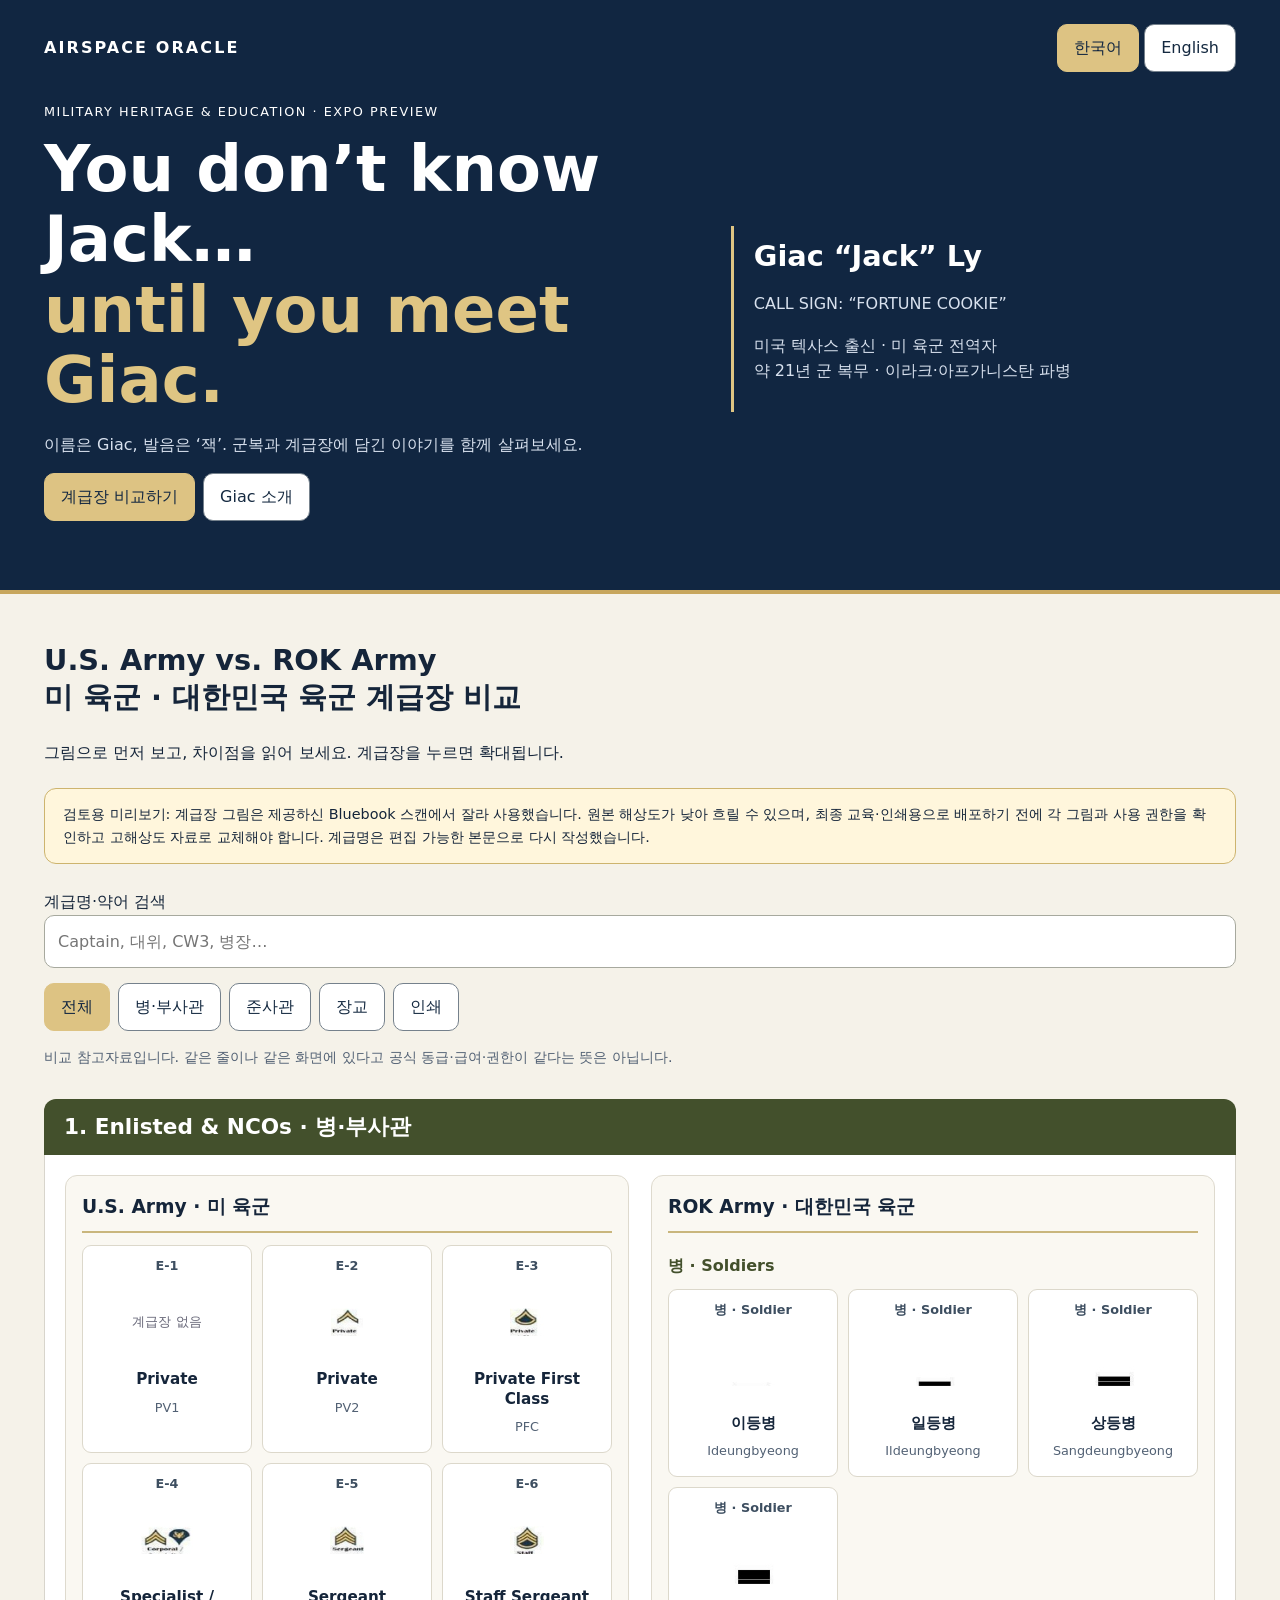
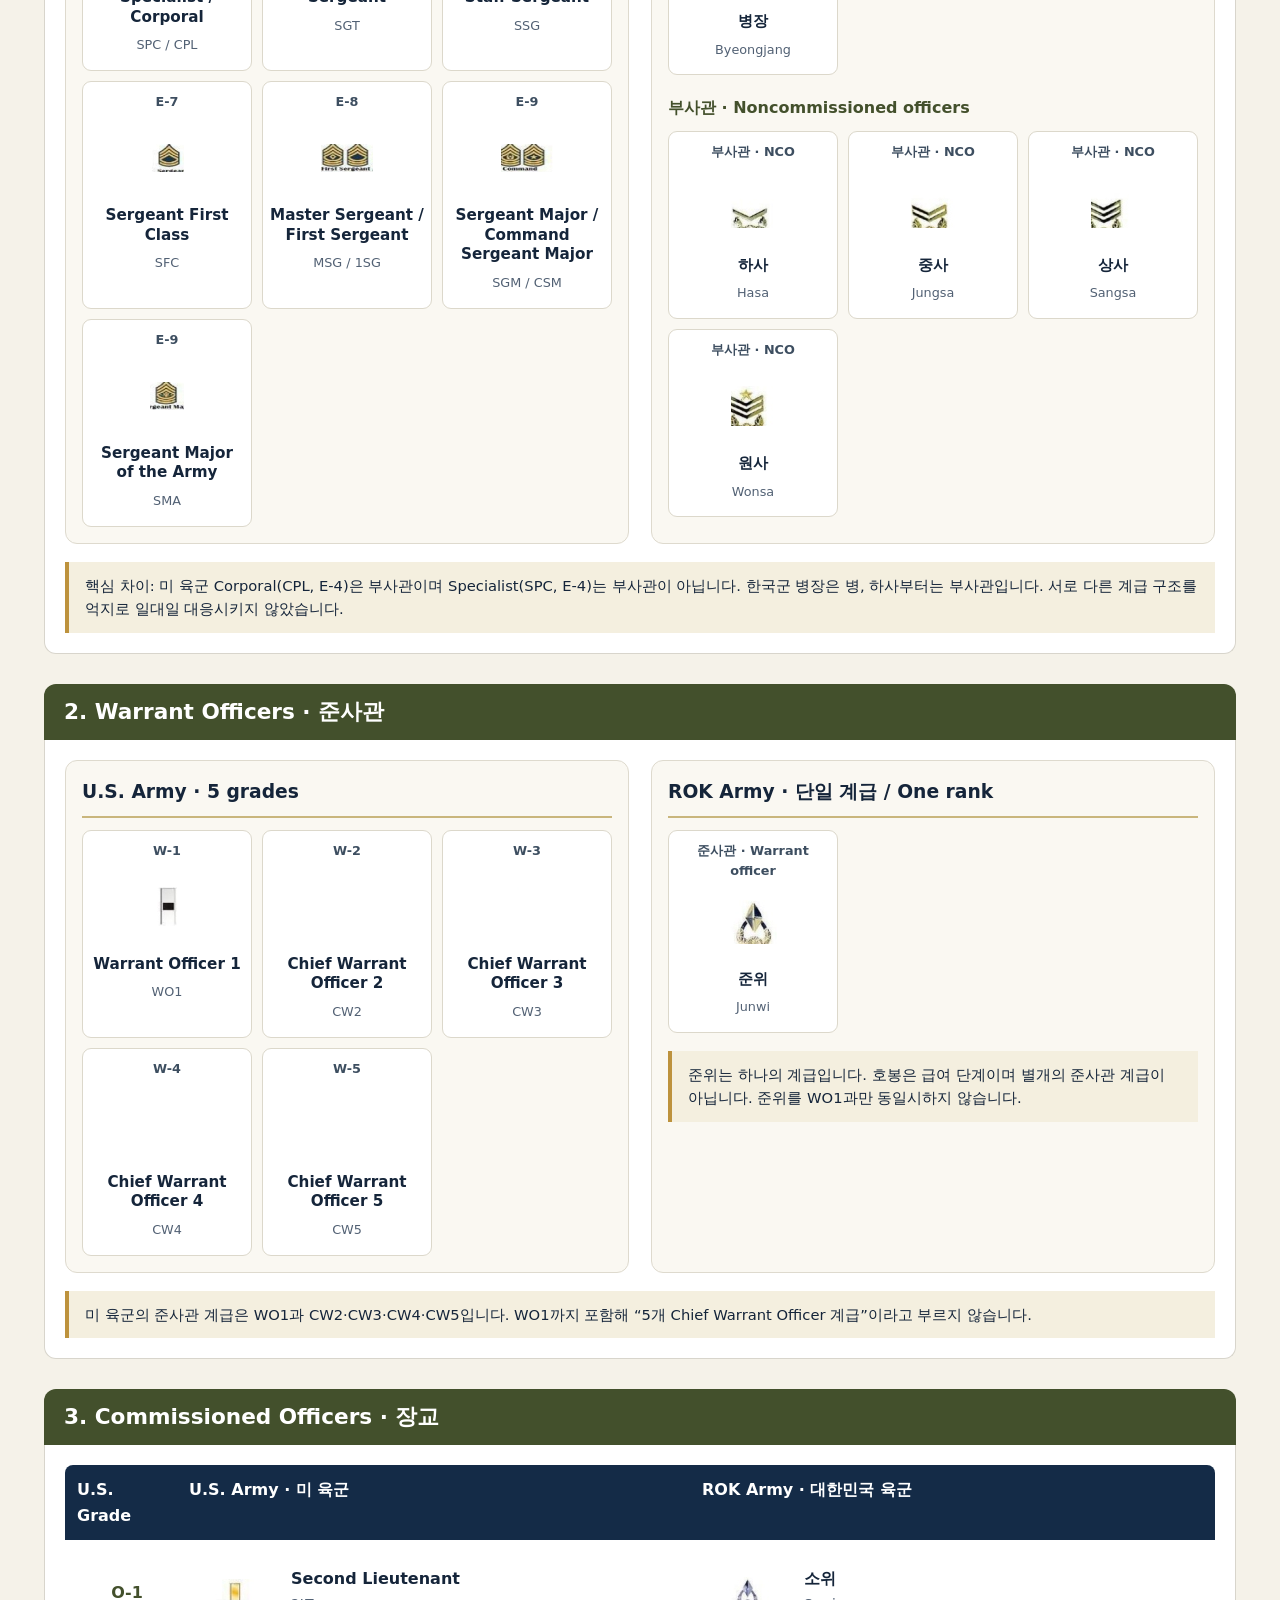
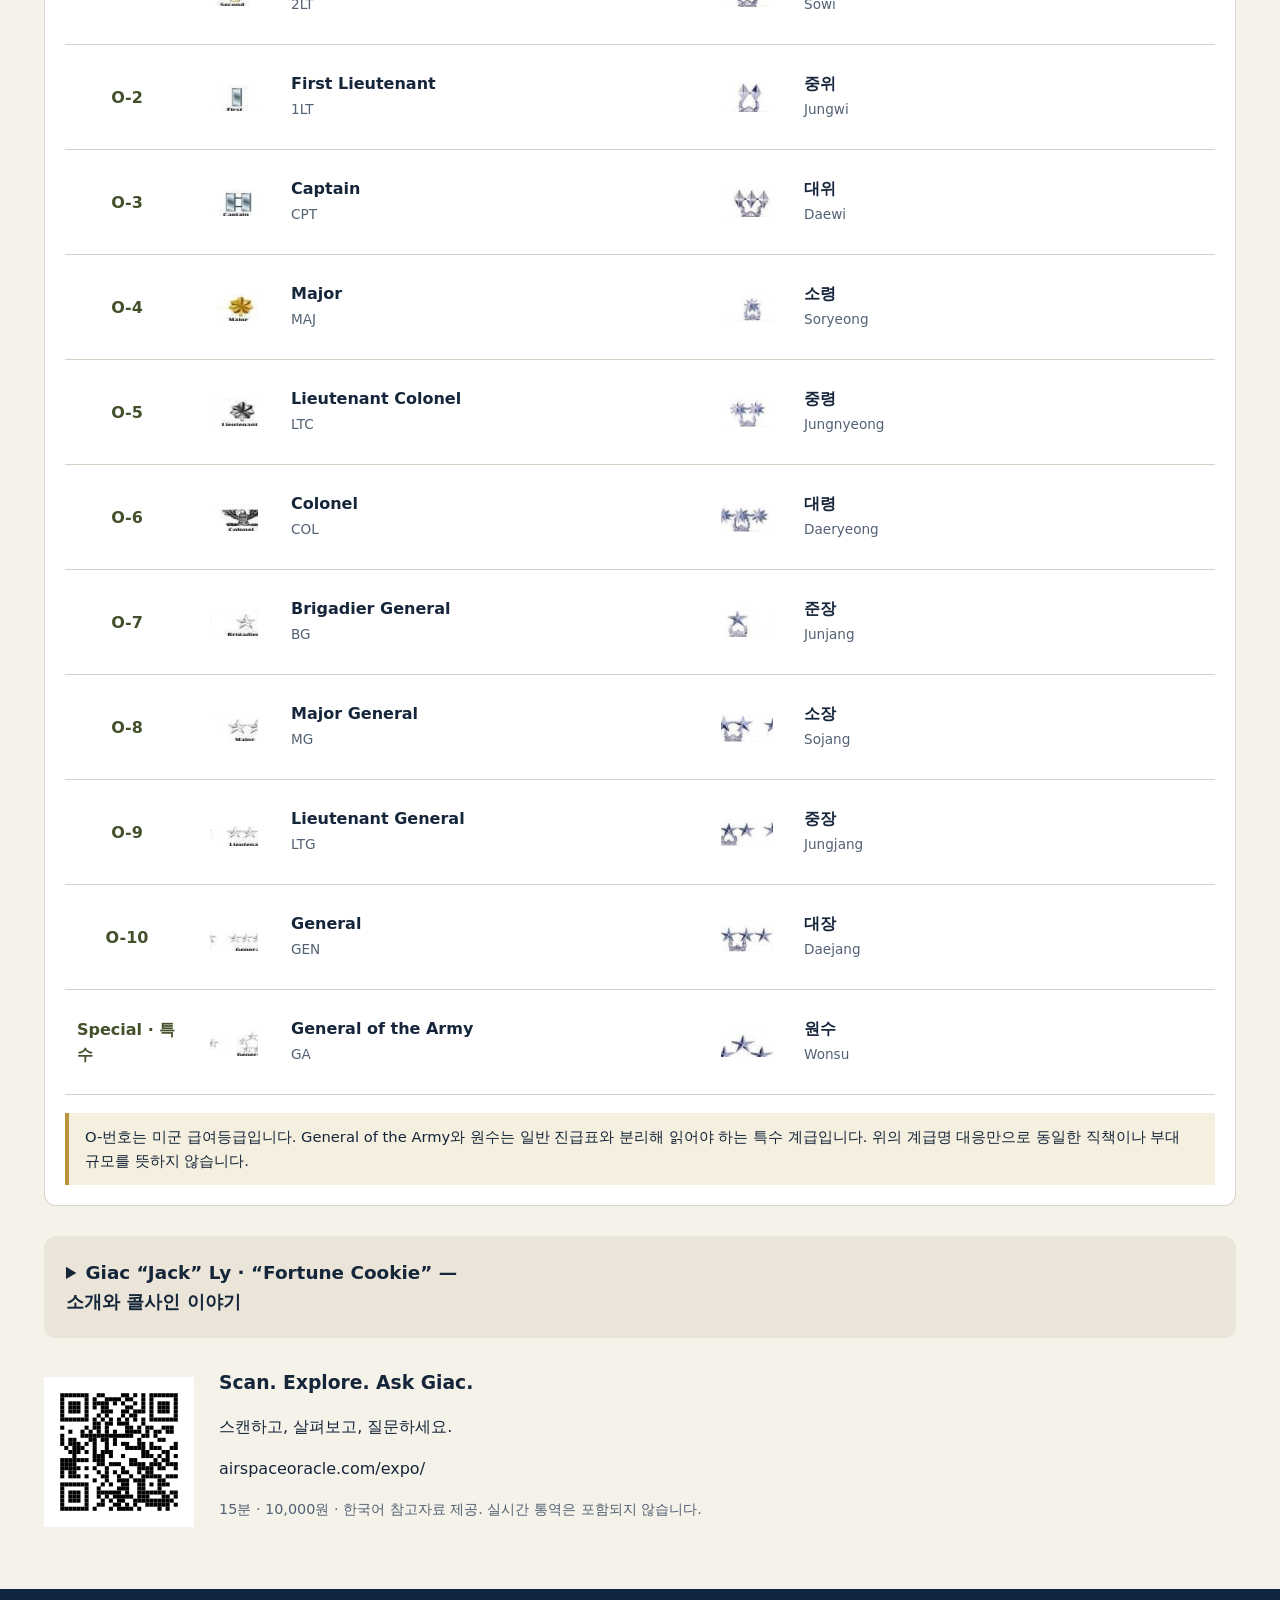
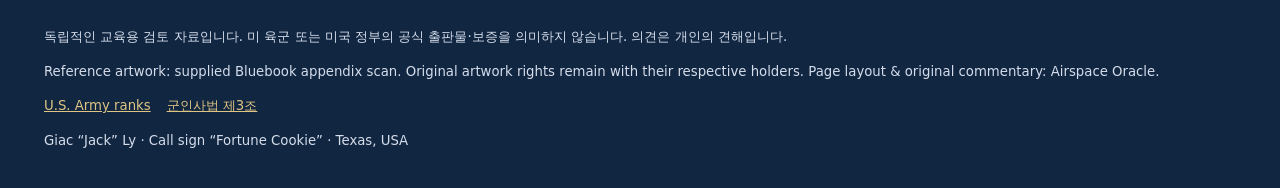
==== commit eba3c7b8: "Add files via upload" ====
--- a/index.html
+++ b/index.html
@@ -1,283 +1 @@
-<!DOCTYPE html>
-
-<html lang="en"><head><meta charset="utf-8"/><meta content="width=device-width,initial-scale=1" name="viewport"/><meta content="Airspace Oracle: strategic airspace consulting, planning concepts, practical training, and an interactive project briefing tool." name="description"/><meta content="#0b1728" name="theme-color"/><title>Airspace Oracle | Clarity for Complex Skies</title><style>
-:root{--navy:#0b1728;--red:#b92c38;--ink:#1c2b3d;--muted:#58697b;--paper:#f4f5f3;--line:#d9e1e8}*{box-sizing:border-box}html{scroll-behavior:smooth;scroll-padding-top:90px}body{margin:0;background:var(--paper);color:var(--ink);font:16px/1.7 Arial,sans-serif}button,input,textarea,select{font:inherit}button,a,input,select,textarea{touch-action:manipulation}a{color:inherit}button{cursor:pointer}a:focus-visible,button:focus-visible,input:focus-visible,textarea:focus-visible,select:focus-visible{outline:3px solid #ef6873;outline-offset:4px}[hidden]{display:none!important}.wrap{width:min(1160px,90%);margin:auto}.header{position:sticky;top:0;z-index:10;background:var(--navy);color:white}.nav{display:flex;align-items:center;justify-content:space-between;gap:20px;min-height:76px}.brand{font-size:18px;font-weight:800;letter-spacing:.12em;text-decoration:none}.brand span{color:#fb969e}.brand small{display:block;font-size:9px;font-weight:400;letter-spacing:.2em}nav{display:flex;gap:18px}nav a{font-size:12px;text-decoration:none;color:#d4dfed}.menu{display:none;background:transparent;border:1px solid #8998aa;color:white;padding:7px 12px}.hero{position:relative;isolation:isolate;background:#03070d;color:white;min-height:calc(100svh - 76px)}.poster,.hero video,.shade{position:absolute;inset:0;width:100%;height:100%}.poster{z-index:-3;background:#03070d url('./airspaceoraclebackground.png?v=20261018') center/contain no-repeat}.hero video{z-index:-2;object-fit:contain}.shade{z-index:-1;background:linear-gradient(180deg,#03070de8,transparent 54%,#03070ddc)}.hero-inner{display:flex;flex-direction:column;align-items:center;justify-content:space-between;min-height:calc(100svh - 76px);padding:35px 0 26px}.hero-copy{max-width:850px;text-align:center}.eyebrow{text-transform:uppercase;letter-spacing:.18em;font-size:11px;font-weight:700;color:var(--red);margin:0 0 15px}.hero .eyebrow{color:#ffadb3}h1{font-size:clamp(2rem,5.2vw,4.2rem);line-height:1.08;letter-spacing:-.035em;max-width:18ch;margin:0 auto 16px;text-wrap:balance}h2{font-size:clamp(28px,3.2vw,42px);line-height:1.18;letter-spacing:-.025em;margin:0 0 22px}h3{font-size:20px;line-height:1.3;margin:0 0 15px}p{margin:0 0 18px}.hero-copy>p:not(.eyebrow){max-width:600px;color:#e0e7f0;margin:0 auto;font-size:clamp(13px,1.3vw,16px)}.buttons{display:flex;flex-wrap:wrap;gap:10px;margin-top:23px}.hero-copy .buttons{justify-content:center}.btn{display:inline-flex;align-items:center;justify-content:center;border:1px solid var(--red);border-radius:3px;background:var(--red);color:white;font-size:13px;font-weight:700;padding:12px 19px;text-decoration:none}.btn.secondary{background:transparent;border-color:#9aaaba;color:inherit}.hero-bottom{display:flex;align-items:flex-end;justify-content:space-between;width:100%;gap:24px;margin-top:auto;padding-top:34svh}.hero-bottom>p{font-size:12px;color:#d2ddeb;margin:0}.media{display:flex;gap:8px;flex-wrap:wrap}.media button{font-size:11px;padding:10px 12px;background:#0b1728dc;color:white;border:1px solid #8798aa;border-radius:3px}.status{font-size:12px;color:var(--muted);min-height:22px;margin-top:10px}.hero .status{color:#d0d9e5;max-width:280px}.strip{background:var(--navy);padding:18px 0;color:#c5d1e0;font-size:11px;letter-spacing:.06em}.strip .wrap{display:flex;justify-content:space-between;gap:15px;flex-wrap:wrap}.section{padding:80px 0}.white{background:white}.dark{background:var(--navy);color:white}.intro{max-width:740px;margin-bottom:35px}.intro p{color:var(--muted)}.intro .eyebrow{color:var(--red)}.grid{display:grid;grid-template-columns:repeat(3,minmax(0,1fr));gap:23px}.card{padding:29px;background:white;border:1px solid var(--line);display:flex;flex-direction:column;min-width:0}.card p,.card li{font-size:14px;color:var(--muted)}.card ul{padding-left:19px;margin:0 0 22px}.card .btn{margin-top:auto;align-self:flex-start}.tag{font-size:10px;text-transform:uppercase;letter-spacing:.12em;color:var(--red);margin-bottom:22px}.small{font-size:12px;color:var(--muted)}.split{display:grid;grid-template-columns:1fr 1fr;gap:50px}.note{border-left:3px solid var(--red);padding-left:15px;font-size:12px;color:var(--muted)}.dark .note{color:#c0ccdb}.steps{display:grid;grid-template-columns:repeat(5,1fr);gap:18px;margin-top:40px}.step{border-top:2px solid var(--red);padding-top:17px}.step h3{font-size:15px}.step p{font-size:13px;color:var(--muted)}.layer{border-left:3px solid #f68a94;padding:20px;background:#ffffff0b;margin-bottom:16px}.layer small{display:block;color:#bfccdb}.bio{background:var(--navy);color:white;padding:38px;border-top:4px solid var(--red)}.initials{font-size:78px;font-weight:800;letter-spacing:-.05em}.timeline{list-style:none;padding:0}.timeline li{border-bottom:1px solid var(--line);padding:12px 0;font-size:14px}details{padding:17px 0;border-bottom:1px solid var(--line)}summary{cursor:pointer;font-size:14px;font-weight:700}details p{margin:14px 0 0;color:var(--muted);font-size:14px}.dashboard{background:#eaf0f5}.stats{display:grid;grid-template-columns:repeat(3,1fr);gap:12px;margin-bottom:23px}.stat{background:var(--navy);color:white;padding:19px;border-radius:4px}.stat strong{display:block;font-size:25px}.stat small{color:#c7d5e4;font-size:11px}.tabs{display:flex;gap:8px;flex-wrap:wrap;margin-bottom:20px}.tabs button{background:white;border:1px solid #a7b7c8;padding:10px 15px;color:var(--ink);font-size:13px}.tabs button[aria-pressed=true]{background:var(--navy);color:white}.dashgrid{display:grid;grid-template-columns:minmax(0,1.15fr) minmax(0,1fr);gap:24px;align-items:start}.panel{padding:27px;background:white;border:1px solid var(--line);border-radius:5px;min-width:0}.fields{display:grid;grid-template-columns:1fr 1fr;gap:17px}.field{margin-bottom:18px}label{display:block;font-size:12px;font-weight:700;margin-bottom:7px}input,select,textarea{width:100%;padding:12px;border:1px solid #a9b7c5;border-radius:2px;background:white;color:var(--ink)}textarea{min-height:115px;resize:vertical}.local{display:flex;gap:10px;font-size:12px;font-weight:400;margin:18px 0}.local input{width:18px;height:18px;flex-shrink:0;margin-top:4px}.preview{white-space:pre-wrap;overflow-wrap:anywhere;background:#f3f6f8;border:1px solid var(--line);padding:20px;font:13px/1.8 Arial,sans-serif;max-height:600px;overflow:auto}.checks{display:grid;gap:9px}.check{display:flex;align-items:flex-start;gap:10px;background:#f3f6f8;padding:12px;border:1px solid #e0e7ed}.check input{width:18px;height:18px;margin-top:4px;flex-shrink:0;accent-color:var(--red)}.check label{margin:0;font-size:13px}.check small{display:block;font-weight:400;color:var(--muted);font-size:11px;margin-top:4px}.progress{height:8px;background:#dce3eb;border-radius:8px;overflow:hidden;margin:17px 0 8px}.progress div{height:100%;background:var(--red);width:0}.jump{display:flex;gap:9px;flex-wrap:wrap}.jump a{font-size:12px}.trap{display:none}.footer{padding:35px 0;background:#06101d;color:#bdc9d8;font-size:12px}.footer-top{display:flex;justify-content:space-between;gap:20px}.footer button{border:0;background:none;color:inherit;text-decoration:underline;padding:0;font-size:12px}dialog{border:0;border-radius:5px;padding:30px;width:min(850px,92vw);max-height:85svh;overflow:auto;color:var(--ink)}dialog::backdrop{background:#03070dd9}.close{float:right;background:var(--navy);color:white;border:0;padding:9px 14px;margin:0 0 18px 15px}dialog h2{clear:both;font-size:28px}dialog video{width:100%;max-height:65svh}.section-number{font-size:10px;letter-spacing:.18em;color:var(--muted);text-transform:uppercase;margin-bottom:12px}
-@media(max-width:950px){nav{gap:10px}nav a{font-size:11px}.brand{font-size:15px}.brand small{font-size:8px}}
-@media(max-width:760px){.menu{display:block}.nav{flex-wrap:wrap;padding:14px 0}nav{display:none;width:100%;flex-direction:column;align-items:flex-start;padding:10px 0}nav.open{display:flex}nav a{font-size:14px;padding:5px 0}.grid,.split,.dashgrid{grid-template-columns:1fr}.split{gap:30px}.section{padding:56px 0}.hero-inner{padding-top:25px}.hero-copy h1{font-size:clamp(1.9rem,8vw,3.2rem)}.hero-bottom{flex-direction:column;align-items:flex-start;padding-top:30svh;gap:17px}.hero-copy .btn{font-size:12px;padding:11px 14px}.steps{grid-template-columns:1fr 1fr}.panel,.card{padding:23px}.footer-top{flex-direction:column}.fields{grid-template-columns:1fr}.stat{padding:13px}.stat strong{font-size:22px}.stat small{font-size:10px}.media button{min-height:42px}.hero-bottom .status{margin-bottom:0}}
-@media(max-width:360px){.stats{grid-template-columns:1fr}.brand{font-size:14px}.panel{padding:17px}h1{font-size:1.85rem}.hero-bottom{padding-top:24svh}}
-@media(prefers-reduced-motion:reduce){html{scroll-behavior:auto}}
-@media print{body.print-brief>*{display:none!important}body.print-brief #print-area{display:block!important;white-space:pre-wrap;font:12px/1.7 Arial,sans-serif;background:white;color:black}body.print-cap>*{display:none!important}body.print-cap #capability{display:block!important;position:static;max-height:none;width:100%;padding:0}body.print-cap #capability .close,body.print-cap #capability .buttons{display:none!important}}
-
-/* =========================================================
-   LIGHT / DARK THEME & ACCESSIBLE FONT ZOOM SYSTEM
-   ========================================================= */
-:root {
-    --font-scale: 1;
-    --navy: #0B1728;
-    --blue: #245EA8;
-    --bronze: #A88A54;
-    --red: #B92C38;
-
-    /* Default Dark Theme Variables */
-    --bg-page: #08111e;
-    --bg-card: #0f1c2e;
-    --bg-card-alt: #14243b;
-    --text-main: #f1f5f9;
-    --text-muted: #94a3b8;
-    --text-heading: #ffffff;
-    --border-color: #1e324a;
-    --input-bg: #0b1728;
-    --input-text: #ffffff;
-    --input-border: #334d6e;
-    --dialog-bg: #0c1829;
-    --dialog-text: #f8fafc;
-}
-
-[data-theme="light"] {
-    --bg-page: #f8fafc;
-    --bg-card: #ffffff;
-    --bg-card-alt: #f1f5f9;
-    --text-main: #1e293b;
-    --text-muted: #475569;
-    --text-heading: #0f172a;
-    --border-color: #cbd5e1;
-    --input-bg: #ffffff;
-    --input-text: #0f172a;
-    --input-border: #94a3b8;
-    --dialog-bg: #ffffff;
-    --dialog-text: #0f172a;
-}
-
-body {
-    background: var(--bg-page) !important;
-    color: var(--text-main) !important;
-    font-size: calc(16px * var(--font-scale)) !important;
-    line-height: 1.7;
-    transition: background-color 0.25s ease, color 0.25s ease;
-}
-
-h1 { font-size: calc(clamp(2rem, 5.2vw, 4.2rem) * var(--font-scale)) !important; }
-h2 { font-size: calc(clamp(28px, 3.2vw, 42px) * var(--font-scale)) !important; color: var(--text-heading) !important; }
-h3 { font-size: calc(20px * var(--font-scale)) !important; color: var(--text-heading) !important; }
-p, li { font-size: calc(15px * var(--font-scale)) !important; color: var(--text-muted); }
-.small { font-size: calc(13px * var(--font-scale)) !important; }
-
-/* Section Light/Dark adjustments */
-.section.white {
-    background: var(--bg-page) !important;
-}
-.section:not(.dark):not(.white) {
-    background: var(--bg-card-alt) !important;
-}
-.card, .panel, .contact-box {
-    background: var(--bg-card) !important;
-    border-color: var(--border-color) !important;
-    color: var(--text-main) !important;
-}
-.card p, .card li, .panel p {
-    color: var(--text-muted) !important;
-}
-.dashboard {
-    background: var(--bg-card-alt) !important;
-}
-.preview {
-    background: var(--bg-page) !important;
-    border-color: var(--border-color) !important;
-    color: var(--text-main) !important;
-    font-size: calc(13px * var(--font-scale)) !important;
-}
-input, select, textarea {
-    background: var(--input-bg) !important;
-    color: var(--input-text) !important;
-    border-color: var(--input-border) !important;
-}
-details {
-    border-color: var(--border-color) !important;
-}
-summary {
-    color: var(--text-heading) !important;
-}
-.airspace-visual {
-    background: var(--bg-card) !important;
-    border-color: var(--border-color) !important;
-}
-dialog {
-    background: var(--dialog-bg) !important;
-    color: var(--dialog-text) !important;
-    border: 1px solid var(--border-color) !important;
-}
-dialog p, dialog li {
-    color: var(--text-muted) !important;
-}
-
-/* Accessibility Control Bar in Header */
-.accessibility-bar {
-    display: inline-flex;
-    align-items: center;
-    gap: 6px;
-    background: rgba(255, 255, 255, 0.08);
-    border: 1px solid rgba(255, 255, 255, 0.2);
-    border-radius: 20px;
-    padding: 3px 8px;
-    margin-left: 10px;
-}
-.accessibility-bar button {
-    background: transparent;
-    border: none;
-    color: #e2e8f0;
-    font-size: 13px;
-    font-weight: 700;
-    padding: 4px 8px;
-    border-radius: 12px;
-    cursor: pointer;
-    line-height: 1;
-}
-.accessibility-bar button:hover {
-    background: rgba(255, 255, 255, 0.2);
-    color: #ffffff;
-}
-@media (max-width: 800px) {
-    .accessibility-bar {
-        margin: 10px 0 0;
-        width: 100%;
-        justify-content: center;
-    }
-}
-
-/* Compact centered introduction. */
-.hero .hero-inner{padding-top:28px;}
-.hero .hero-copy{width:100%;max-width:980px;margin-inline:auto;text-align:center;}
-.hero .hero-copy .eyebrow{font-size:calc(11px * var(--font-scale))!important;line-height:1.5;margin-bottom:12px;}
-.hero .hero-copy h1{font-size:calc(clamp(28px,3.2vw,44px) * var(--font-scale))!important;line-height:1.15;letter-spacing:-.025em;max-width:none;width:100%;margin:0 auto 8px;text-wrap:balance;}
-.hero .hero-copy>p.hero-subtitle{font-size:calc(clamp(18px,1.7vw,23px) * var(--font-scale))!important;line-height:1.35;font-weight:400;color:#e5edf5;max-width:none;margin:0 auto 14px;}
-.hero .hero-copy>p.hero-description{font-size:calc(14px * var(--font-scale))!important;line-height:1.55;max-width:650px;margin:0 auto;color:#d9e3ef;}
-.hero .hero-copy .buttons{margin-top:18px;gap:10px;}
-.hero .hero-copy .btn{padding:10px 16px;font-size:calc(12px * var(--font-scale));}
-@media(max-width:760px){.hero .hero-inner{padding-top:22px;}.hero .hero-copy h1{font-size:calc(clamp(25px,5.6vw,36px) * var(--font-scale))!important;max-width:24ch;}.hero .hero-copy>p.hero-description{font-size:calc(13px * var(--font-scale))!important;max-width:46ch;}.hero .hero-copy>p.hero-subtitle{margin-bottom:12px;}.hero .hero-copy .buttons{margin-top:16px;}}
-/* Fill the hero while preserving the image beneath the video. */
-.hero{overflow:hidden;}
-.hero video{object-fit:cover;object-position:center center;}
-.hero .poster{background-size:cover;background-position:center center;background-repeat:no-repeat;}
-</style><style>
-.independence-notice{margin-top:30px;padding-top:20px;border-top:1px solid var(--border-color)}
-.independence-notice h3{font-size:calc(16px * var(--font-scale))!important;margin-bottom:10px}
-.independence-notice p,.media-reference .small,.engagement-note{font-size:calc(13px * var(--font-scale))!important;line-height:1.65}
-.media-reference{margin-top:28px;padding-top:22px;border-top:1px solid var(--border-color)}.media-reference a{color:var(--text-heading)}.media-reference .small{margin-top:12px}
-.header .nav{display:grid;grid-template-columns:1fr auto;gap:8px 18px;padding:14px 0 10px;min-height:0}.header .brand{font-size:clamp(24px,2.5vw,29px);line-height:1.2}.header .brand small{font-size:11px;line-height:1.7;margin-top:5px}.header .accessibility-bar{grid-column:2;grid-row:1;margin:0;width:auto}.header .accessibility-bar button{min-height:40px;min-width:40px}.header nav{grid-column:1/-1;grid-row:2;display:flex;flex-wrap:wrap;align-items:center;gap:8px;border-top:1px solid #ffffff24;padding-top:8px}.header nav a{font-size:16px;min-height:44px;display:inline-flex;align-items:center;padding:8px 15px;border-radius:4px}.header nav a:hover{background:#ffffff18}.header nav .nav-cta{margin-left:auto;background:var(--red);color:white}.header .menu{display:none}.hero-copy h1{max-width:20ch;line-height:1.12;font-size:calc(clamp(2.2rem,4.7vw,3.8rem) * var(--font-scale))!important}
-.page-guide{padding:14px 0;background:var(--bg-card);border-bottom:1px solid var(--border-color)}.page-guide .wrap{display:flex;align-items:center;gap:8px 12px;flex-wrap:wrap}.page-guide span{font-size:12px;text-transform:uppercase;color:var(--text-muted)}.page-guide a,.page-guide button{font:14px Arial,sans-serif;min-height:44px;padding:10px 12px;border:1px solid var(--border-color);border-radius:4px;background:transparent;color:var(--text-main);text-decoration:none}
-html{scroll-padding-top:170px}
-@media(max-width:1000px){.header .menu{display:block;grid-column:2;grid-row:1;min-height:44px}.header .accessibility-bar{grid-column:1/-1;grid-row:2;justify-self:start}.header nav{display:none;grid-row:3;flex-direction:column;align-items:stretch}.header nav.open{display:flex}.header nav .nav-cta{margin-left:0}}
-@media(max-width:420px){.header .brand{font-size:23px}.header .brand small{font-size:10px}}
-@media print{.page-guide{display:none!important}.independence-notice,.media-reference{break-inside:avoid}body.print-cap #capability{background:white!important;color:black!important;max-height:none!important;overflow:visible!important}body.print-cap #capability p,body.print-cap #capability li,body.print-cap #capability h2,body.print-cap #capability h3{color:black!important}}
-</style><style>
-/* Perspectives editorial refresh: all visuals are embedded, conceptual SVGs. */
-#insights .intro{max-width:830px}#insights .intro>p:last-child{color:var(--text-main)!important;opacity:.88;font-size:calc(17px * var(--font-scale))!important;line-height:1.8}
-#insights .grid{gap:26px;align-items:stretch}#insights .perspective-card{padding:0;overflow:hidden;border-radius:12px;border:1px solid var(--border-color);transition:transform .2s ease,border-color .2s ease,box-shadow .2s ease}
-#insights .perspective-card:hover,#insights .perspective-card:focus-within{transform:translateY(-4px);border-color:var(--perspective-accent)!important;box-shadow:0 14px 34px #0002}
-.perspective-art{position:relative;background:#071322;aspect-ratio:2/1;overflow:hidden;border-bottom:3px solid var(--perspective-accent)}.perspective-art svg{display:block;width:100%;height:100%;object-fit:cover}.visual-caption{position:absolute;bottom:12px;left:18px;font:10px/1.4 Arial,sans-serif;letter-spacing:.12em;color:#e5edf7;background:#071322dc;padding:5px 8px;border-radius:3px}
-.perspective-body{padding:25px;display:flex;flex-direction:column;flex:1}.perspective-body .tag{color:var(--perspective-accent);margin-bottom:14px;font-size:10px;letter-spacing:.12em;min-height:28px}.perspective-body h3{font-size:calc(21px * var(--font-scale))!important;line-height:1.35;margin-bottom:16px}.perspective-body p{color:var(--text-main)!important;opacity:.85;line-height:1.75;margin-bottom:25px;font-weight:400}.perspective-body .btn{margin-top:auto;align-self:flex-start;border:0!important;border-bottom:1px solid var(--perspective-accent)!important;border-radius:0;padding:9px 0;background:transparent!important;color:var(--text-heading)!important;min-height:44px}
-[data-theme="light"] #insights .tag{color:#245ea8!important}
-dialog.perspective-dialog{width:min(890px,94vw);padding:0;border-radius:12px;max-height:90svh;overflow-y:auto}.perspective-dialog>.close{position:sticky;top:12px;float:right;margin:12px 14px -52px 0;z-index:2;border:1px solid #ffffff60;border-radius:5px;min-height:44px;background:#0b1728;color:white}.article-art{height:210px;overflow:hidden;background:#071322;border-bottom:3px solid var(--perspective-accent)}.article-art svg{width:100%;height:100%;display:block}.article-content{padding:34px 42px 40px}.article-content h2{font-size:calc(clamp(27px,3vw,38px) * var(--font-scale))!important;line-height:1.2}.article-content h3{font-size:calc(20px * var(--font-scale))!important;margin:28px 0 12px}.article-content p,.article-content li{color:var(--text-main)!important;line-height:1.85}.article-content .tag{color:var(--perspective-accent)!important;letter-spacing:.1em}.article-deck{font-size:calc(18px * var(--font-scale))!important}.article-question,.article-takeaway{background:var(--bg-card-alt);border-left:3px solid var(--perspective-accent);padding:20px 23px;margin:25px 0}.article-question span{font:700 11px Arial,sans-serif;text-transform:uppercase;letter-spacing:.12em;color:var(--text-muted)}.article-question p,.article-takeaway p{margin:8px 0 0}.article-takeaway h3{margin:0 0 10px}.article-content ul{padding-left:23px}.article-content li{margin:0 0 10px}.article-content .article-limits{font-size:calc(12px * var(--font-scale))!important;color:var(--text-muted)!important;border-top:1px solid var(--border-color);padding-top:20px;margin-top:28px}.article-actions{border-top:1px solid var(--border-color);padding-top:20px}
-[data-theme="light"] .article-content .tag{color:#245ea8!important}
-@media(max-width:1000px) and (min-width:641px){#insights .grid{grid-template-columns:repeat(2,minmax(0,1fr))}}
-@media(max-width:640px){#insights .grid{grid-template-columns:1fr}.perspective-body{padding:23px}.article-content{padding:27px 23px}.article-art{height:170px}.visual-caption{font-size:9px}}
-@media(prefers-reduced-motion:reduce){#insights .perspective-card{transition:none}#insights .perspective-card:hover,#insights .perspective-card:focus-within{transform:none}}
-@media print{
-body.print-perspective>*{display:none!important}
-body.print-perspective #perspective-print-area{display:block!important;background:#fff!important;color:#111!important;font:11pt/1.6 Arial,sans-serif!important}
-#perspective-print-area *{color:#111!important;background:transparent!important;opacity:1!important;box-shadow:none!important}
-#perspective-print-area h2{font-size:23pt!important;line-height:1.2!important}#perspective-print-area h3{font-size:14pt!important;break-after:avoid}
-#perspective-print-area p,#perspective-print-area li{font-size:11pt!important;line-height:1.6!important}#perspective-print-area .article-content{padding:0}#perspective-print-area .article-actions{display:none!important}#perspective-print-area .article-question,#perspective-print-area .article-takeaway{border-color:#777;break-inside:avoid}#perspective-print-area .tag{font-size:9pt!important}
-}
-</style></head><body>
-<header class="header"><div class="wrap nav"><a class="brand" href="#home">AIRSPACE <span>ORACLE</span><small>STRATEGIC AIRSPACE CONSULTING</small></a><button aria-controls="navigation" aria-expanded="false" class="menu">Menu</button><nav aria-label="Main navigation" id="navigation"><a href="#expertise">Services</a><a href="#insights">Insights</a><a href="#about">About</a><a class="nav-cta" href="#dashboard">Start a Project ↗</a></nav><div aria-label="Display preferences" class="accessibility-bar"><button id="btn-zoom-out" title="Decrease font size" type="button">A−</button><button id="btn-zoom-in" title="Increase font size" type="button">A+</button><button id="btn-theme-toggle" title="Toggle Dark/Light Mode" type="button">🌓 Theme</button></div></div></header>
-<section aria-labelledby="hero-title" class="hero" id="home"><div aria-hidden="true" class="poster"></div><video aria-hidden="true" id="bg" loop="" muted="" playsinline="" poster="./airspaceoraclebackground.png?v=20261018" preload="metadata"><source src="./airspaceoracleintro.mp4?v=20261018" type="video/mp4"/></video><div aria-hidden="true" class="shade"></div><div class="wrap hero-inner"><div class="hero-copy"><p class="eyebrow">Airspace strategy · Planning · Instruction</p><h1 id="hero-title">Practical airspace planning.</h1><p class="hero-subtitle">Clear next steps.</p><p class="hero-description">Operational insight translated into practical concepts, coordinated planning products, and scenario-based training.</p><div class="buttons"><a class="btn" href="#dashboard">Start a Project</a><a class="btn secondary" href="#expertise">Explore Services</a></div></div><div class="hero-bottom"><p>NO SLACK IN THE STACK.<br/>From the box to the pen.</p><div><div class="media"><button hidden="" id="sound">Enable sound</button><button hidden="" id="play">Play video</button><button data-modal="film">Watch introduction ↗</button></div><p class="status" id="media-status" role="status"></p></div></div></div></section><div class="page-guide"><div class="wrap"><span>Explore this page</span><a href="#expertise">Services</a><a href="#insights">Insights</a><a href="#talas">TALAS</a><a href="#about">Experience</a><button data-modal="capability">Capability / PDF</button><a href="#contact">Contact</a></div></div>
-<div class="strip"><div class="wrap"><span>OPERATIONAL PERSPECTIVE</span><span>CIVIL–MILITARY COORDINATION</span><span>SCENARIO-BASED INSTRUCTION</span><a href="#expertise">Explore ↓</a></div></div>
-<main><section class="section" id="expertise"><div class="wrap"><div class="intro"><p class="section-number">01 / Expertise</p><p class="eyebrow">Practical support</p><h2>From a complex problem<br/>to a usable planning product.</h2><p>Support for aerospace teams, training organizations, and program leaders who need clear assumptions, structured options, and practical next steps.</p></div><div class="grid"><article class="card"><div class="tag">01 / REVIEW</div><h3>Airspace Concept Review</h3><p>For teams assessing an early-stage operation or planning concept.</p><ul><li>Requirements and assumptions discussion</li><li>Annotated concept diagram</li><li>Constraints and coordination-gap register</li><li>Findings and next-step brief</li></ul><p class="small">Advisory review—not approval or authorization.</p><a class="btn secondary" data-service="Airspace Concept Review" href="#dashboard">Build a brief ↗</a></article><article class="card"><div class="tag">02 / DEVELOP</div><h3>Planning &amp; Integration Support</h3><p>For teams translating an idea into a coordinated planning approach.</p><ul><li>Operational concept outline</li><li>Airspace visualization</li><li>Stakeholder and coordination matrix</li><li>Planning checklist and decision brief</li></ul><p class="small">Geographic and technical scope agreed before work begins.</p><a class="btn secondary" data-service="Planning &amp; Integration Support" href="#dashboard">Build a brief ↗</a></article><article class="card"><div class="tag">03 / TEACH</div><h3>Training &amp; Workshops</h3><p>For universities, industry teams, and operational planners.</p><ul><li>Agreed learning objectives</li><li>Instructor-led seminar or workshop</li><li>Scenario exercise and participant materials</li><li>Facilitated after-action discussion</li></ul><p class="small">Audience, format, and objectives defined together.</p><a class="btn secondary" data-service="Training &amp; Workshops" href="#dashboard">Build a brief ↗</a></article></div><div style="margin-top:55px"><h2>A clear scope. A practical outcome.</h2><div class="steps"><div class="step"><h3>01 / Discuss</h3><p>Define the problem, audience, timeline, and fit.</p></div><div class="step"><h3>02 / Scope</h3><p>Agree deliverables, exclusions, assumptions, and fees.</p></div><div class="step"><h3>03 / Develop</h3><p>Build the agreed product with review points.</p></div><div class="step"><h3>04 / Review</h3><p>Explain findings, limitations, and revisions.</p></div><div class="step"><h3>05 / Close out</h3><p>Deliver final materials and confirm next steps.</p></div></div></div></div></section>
-<section aria-labelledby="insights-title" class="section white" id="insights"><div class="wrap"><div class="intro"><p class="section-number">02 / Perspectives</p><p class="eyebrow">Insights from the Field</p><h2 id="insights-title">Getting the operational fundamentals right.</h2><p>Practical perspectives on the gap between introducing a capability and making it work—through airspace planning, coordination, training, and sustainment.</p></div><div class="grid"><article class="card perspective-card" style="--perspective-accent:#58b9ff"><div class="perspective-art"><svg aria-hidden="true" focusable="false" viewbox="0 0 640 320" xmlns="http://www.w3.org/2000/svg"><defs><radialgradient id="persp-glow-0"><stop stop-color="#58b9ff" stop-opacity=".27"></stop><stop offset="1" stop-color="#071322"></stop></radialgradient></defs><rect fill="url(#persp-glow-0)" height="320" width="640"></rect><g opacity=".1" stroke="#58b9ff" stroke-width="1"><path d="M 0 0 V 320"></path><path d="M 40 0 V 320"></path><path d="M 80 0 V 320"></path><path d="M 120 0 V 320"></path><path d="M 160 0 V 320"></path><path d="M 200 0 V 320"></path><path d="M 240 0 V 320"></path><path d="M 280 0 V 320"></path><path d="M 320 0 V 320"></path><path d="M 360 0 V 320"></path><path d="M 400 0 V 320"></path><path d="M 440 0 V 320"></path><path d="M 480 0 V 320"></path><path d="M 520 0 V 320"></path><path d="M 560 0 V 320"></path><path d="M 600 0 V 320"></path><path d="M 640 0 V 320"></path><path d="M 0 0 H 640"></path><path d="M 0 40 H 640"></path><path d="M 0 80 H 640"></path><path d="M 0 120 H 640"></path><path d="M 0 160 H 640"></path><path d="M 0 200 H 640"></path><path d="M 0 240 H 640"></path><path d="M 0 280 H 640"></path><path d="M 0 320 H 640"></path></g><g fill="none" stroke="#58b9ff" stroke-linejoin="round" stroke-width="2.5"><path d="M75 235 300 110 558 160 333 282Z" fill="#58b9ff" fill-opacity=".12"></path><path d="M75 185 300 60 558 110 333 232Z" fill="#58b9ff" fill-opacity=".2"></path><path d="M75 135 300 10 558 60 333 182Z" fill="#58b9ff" fill-opacity=".27"></path><path d="M95 215 Q260 65 552 93" fill="none" stroke="white" stroke-dasharray="9 7"></path><path d="m345 116 26 8-21 9 2-9Z" fill="white" stroke="white"></path></g></svg><span class="visual-caption">PLAN / COORDINATE / EXECUTE</span></div><div class="perspective-body"><div class="tag">Execution &amp; Ground Truth</div><h3>Airspace Is More Than a Control Measure</h3><p>A clear overlay is only the beginning. Explore the responsibilities, coordination points, and fallback decisions that connect an airspace plan to execution.</p><button aria-label="Read perspective: Airspace Is More Than a Control Measure" class="btn secondary" data-modal="art-ntc">Read perspective →</button></div></article><article class="card perspective-card" style="--perspective-accent:#42d4dd"><div class="perspective-art"><svg aria-hidden="true" focusable="false" viewbox="0 0 640 320" xmlns="http://www.w3.org/2000/svg"><defs><radialgradient id="persp-glow-1"><stop stop-color="#42d4dd" stop-opacity=".27"></stop><stop offset="1" stop-color="#071322"></stop></radialgradient></defs><rect fill="url(#persp-glow-1)" height="320" width="640"></rect><g opacity=".1" stroke="#42d4dd" stroke-width="1"><path d="M 0 0 V 320"></path><path d="M 40 0 V 320"></path><path d="M 80 0 V 320"></path><path d="M 120 0 V 320"></path><path d="M 160 0 V 320"></path><path d="M 200 0 V 320"></path><path d="M 240 0 V 320"></path><path d="M 280 0 V 320"></path><path d="M 320 0 V 320"></path><path d="M 360 0 V 320"></path><path d="M 400 0 V 320"></path><path d="M 440 0 V 320"></path><path d="M 480 0 V 320"></path><path d="M 520 0 V 320"></path><path d="M 560 0 V 320"></path><path d="M 600 0 V 320"></path><path d="M 640 0 V 320"></path><path d="M 0 0 H 640"></path><path d="M 0 40 H 640"></path><path d="M 0 80 H 640"></path><path d="M 0 120 H 640"></path><path d="M 0 160 H 640"></path><path d="M 0 200 H 640"></path><path d="M 0 240 H 640"></path><path d="M 0 280 H 640"></path><path d="M 0 320 H 640"></path></g><g fill="none" stroke="#42d4dd" stroke-linejoin="round" stroke-width="2.5"><path d="M155 160H485M320 70V255" stroke-dasharray="8 8"></path><circle cx="320" cy="160" fill="#42d4dd" fill-opacity=".14" r="65"></circle><circle cx="155" cy="160" r="36"></circle><circle cx="485" cy="160" r="36"></circle><circle cx="320" cy="70" r="22"></circle><circle cx="320" cy="255" r="22"></circle><path d="m295 160 18 18 35-38" fill="none" stroke="white" stroke-width="6"></path></g></svg><span class="visual-caption">CAPABILITY / PEOPLE / SUPPORT</span></div><div class="perspective-body"><div class="tag">Capability Integration</div><h3>Demonstration Is Not Integration</h3><p>A successful demonstration answers a narrow question. Explore what still needs to be understood about people, procedures, coordination, and sustainment.</p><button aria-label="Read perspective: Demonstration Is Not Integration" class="btn secondary" data-modal="art-pc">Read perspective →</button></div></article><article class="card perspective-card" style="--perspective-accent:#59d4b0"><div class="perspective-art"><svg aria-hidden="true" focusable="false" viewbox="0 0 640 320" xmlns="http://www.w3.org/2000/svg"><defs><radialgradient id="persp-glow-2"><stop stop-color="#59d4b0" stop-opacity=".27"></stop><stop offset="1" stop-color="#071322"></stop></radialgradient></defs><rect fill="url(#persp-glow-2)" height="320" width="640"></rect><g opacity=".1" stroke="#59d4b0" stroke-width="1"><path d="M 0 0 V 320"></path><path d="M 40 0 V 320"></path><path d="M 80 0 V 320"></path><path d="M 120 0 V 320"></path><path d="M 160 0 V 320"></path><path d="M 200 0 V 320"></path><path d="M 240 0 V 320"></path><path d="M 280 0 V 320"></path><path d="M 320 0 V 320"></path><path d="M 360 0 V 320"></path><path d="M 400 0 V 320"></path><path d="M 440 0 V 320"></path><path d="M 480 0 V 320"></path><path d="M 520 0 V 320"></path><path d="M 560 0 V 320"></path><path d="M 600 0 V 320"></path><path d="M 640 0 V 320"></path><path d="M 0 0 H 640"></path><path d="M 0 40 H 640"></path><path d="M 0 80 H 640"></path><path d="M 0 120 H 640"></path><path d="M 0 160 H 640"></path><path d="M 0 200 H 640"></path><path d="M 0 240 H 640"></path><path d="M 0 280 H 640"></path><path d="M 0 320 H 640"></path></g><g fill="none" stroke="#59d4b0" stroke-linejoin="round" stroke-width="2.5"><path d="M70 70Q300 70 320 160T570 250M70 250Q300 250 320 160T570 70" fill="none" stroke-width="5"></path><rect fill="#59d4b0" fill-opacity=".12" height="130" rx="20" stroke-dasharray="7 6" width="110" x="265" y="95"></rect><circle cx="320" cy="160" fill="#59d4b0" r="20"></circle><circle cx="140" cy="76" fill="white" r="7"></circle><circle cx="500" cy="76" fill="white" r="7"></circle><path d="M100 160H225M415 160H540" stroke="white" stroke-dasharray="6 7"></path></g></svg><span class="visual-caption">CIVIL / SHARED / MILITARY</span></div><div class="perspective-body"><div class="tag">Civil-Military Integration</div><h3>Shared Airspace Starts with Shared Understanding</h3><p>Different organizations bring different responsibilities to the same airspace. Start with shared assumptions, understandable requests, and clear coordination.</p><button aria-label="Read perspective: Shared Airspace Starts with Shared Understanding" class="btn secondary" data-modal="art-korea">Read perspective →</button></div></article><article class="card perspective-card" style="--perspective-accent:#ffc365"><div class="perspective-art"><svg aria-hidden="true" focusable="false" viewbox="0 0 640 320" xmlns="http://www.w3.org/2000/svg"><defs><radialgradient id="persp-glow-3"><stop stop-color="#ffc365" stop-opacity=".27"></stop><stop offset="1" stop-color="#071322"></stop></radialgradient></defs><rect fill="url(#persp-glow-3)" height="320" width="640"></rect><g opacity=".1" stroke="#ffc365" stroke-width="1"><path d="M 0 0 V 320"></path><path d="M 40 0 V 320"></path><path d="M 80 0 V 320"></path><path d="M 120 0 V 320"></path><path d="M 160 0 V 320"></path><path d="M 200 0 V 320"></path><path d="M 240 0 V 320"></path><path d="M 280 0 V 320"></path><path d="M 320 0 V 320"></path><path d="M 360 0 V 320"></path><path d="M 400 0 V 320"></path><path d="M 440 0 V 320"></path><path d="M 480 0 V 320"></path><path d="M 520 0 V 320"></path><path d="M 560 0 V 320"></path><path d="M 600 0 V 320"></path><path d="M 640 0 V 320"></path><path d="M 0 0 H 640"></path><path d="M 0 40 H 640"></path><path d="M 0 80 H 640"></path><path d="M 0 120 H 640"></path><path d="M 0 160 H 640"></path><path d="M 0 200 H 640"></path><path d="M 0 240 H 640"></path><path d="M 0 280 H 640"></path><path d="M 0 320 H 640"></path></g><g fill="none" stroke="#ffc365" stroke-linejoin="round" stroke-width="2.5"><rect fill="#ffc365" fill-opacity=".12" height="115" rx="12" width="120" x="90" y="100"></rect><rect height="95" rx="9" width="105" x="265" y="110"></rect><path d="M298 110V98H337V110M210 158H265M370 158H440M440 90V230M440 90H535M440 158H535M440 230H535" fill="none"></path><path d="m324 126-22 35h19l-7 28 24-39h-20Z" fill="#ffc365" stroke="none"></path><rect height="35" width="33" x="535" y="72"></rect><rect height="35" width="33" x="535" y="141"></rect><rect height="35" width="33" x="535" y="212"></rect></g></svg><span class="visual-caption">DEMAND / SUPPLY / ENDURANCE</span></div><div class="perspective-body"><div class="tag">Operational Sustainment</div><h3>Before We Add Another System, How Will We Power It?</h3><p>Power belongs in the planning conversation—not at the end of it. Ask how loads, charging, fuel, maintenance, and backup affect the operating concept.</p><button aria-label="Read perspective: Before We Add Another System, How Will We Power It?" class="btn secondary" data-modal="art-power">Read perspective →</button></div></article><article class="card perspective-card" style="--perspective-accent:#c8a9ff"><div class="perspective-art"><svg aria-hidden="true" focusable="false" viewbox="0 0 640 320" xmlns="http://www.w3.org/2000/svg"><defs><radialgradient id="persp-glow-4"><stop stop-color="#c8a9ff" stop-opacity=".27"></stop><stop offset="1" stop-color="#071322"></stop></radialgradient></defs><rect fill="url(#persp-glow-4)" height="320" width="640"></rect><g opacity=".1" stroke="#c8a9ff" stroke-width="1"><path d="M 0 0 V 320"></path><path d="M 40 0 V 320"></path><path d="M 80 0 V 320"></path><path d="M 120 0 V 320"></path><path d="M 160 0 V 320"></path><path d="M 200 0 V 320"></path><path d="M 240 0 V 320"></path><path d="M 280 0 V 320"></path><path d="M 320 0 V 320"></path><path d="M 360 0 V 320"></path><path d="M 400 0 V 320"></path><path d="M 440 0 V 320"></path><path d="M 480 0 V 320"></path><path d="M 520 0 V 320"></path><path d="M 560 0 V 320"></path><path d="M 600 0 V 320"></path><path d="M 640 0 V 320"></path><path d="M 0 0 H 640"></path><path d="M 0 40 H 640"></path><path d="M 0 80 H 640"></path><path d="M 0 120 H 640"></path><path d="M 0 160 H 640"></path><path d="M 0 200 H 640"></path><path d="M 0 240 H 640"></path><path d="M 0 280 H 640"></path><path d="M 0 320 H 640"></path></g><g fill="none" stroke="#c8a9ff" stroke-linejoin="round" stroke-width="2.5"><path d="M80 245H220V190H355V130H505V75H570" fill="none" stroke-width="5"></path><circle cx="150" cy="190" r="28"></circle><path d="M128 190a22 22 0 0 1 44 0M150 190l12-15" fill="none" stroke="white"></path><circle cx="290" cy="135" r="26"></circle><path d="M274 135H306M290 119V151" stroke="white"></path><rect height="45" rx="6" width="60" x="415" y="63"></rect><path d="M425 77H464M425 90H453" stroke="white"></path></g></svg><span class="visual-caption">CONTROL / COORDINATE / PLAN</span></div><div class="perspective-body"><div class="tag">Workforce Development</div><h3>From ATC to Airspace: Bridging the Planning Gap</h3><p>Build on control experience while expanding the planning picture. Connect airspace users, coordination responsibilities, timing, and decision-making.</p><button aria-label="Read perspective: From ATC to Airspace: Bridging the Planning Gap" class="btn secondary" data-modal="art-15q">Read perspective →</button></div></article><article class="card perspective-card" style="--perspective-accent:#ff8790"><div class="perspective-art"><svg aria-hidden="true" focusable="false" viewbox="0 0 640 320" xmlns="http://www.w3.org/2000/svg"><defs><radialgradient id="persp-glow-5"><stop stop-color="#ff8790" stop-opacity=".27"></stop><stop offset="1" stop-color="#071322"></stop></radialgradient></defs><rect fill="url(#persp-glow-5)" height="320" width="640"></rect><g opacity=".1" stroke="#ff8790" stroke-width="1"><path d="M 0 0 V 320"></path><path d="M 40 0 V 320"></path><path d="M 80 0 V 320"></path><path d="M 120 0 V 320"></path><path d="M 160 0 V 320"></path><path d="M 200 0 V 320"></path><path d="M 240 0 V 320"></path><path d="M 280 0 V 320"></path><path d="M 320 0 V 320"></path><path d="M 360 0 V 320"></path><path d="M 400 0 V 320"></path><path d="M 440 0 V 320"></path><path d="M 480 0 V 320"></path><path d="M 520 0 V 320"></path><path d="M 560 0 V 320"></path><path d="M 600 0 V 320"></path><path d="M 640 0 V 320"></path><path d="M 0 0 H 640"></path><path d="M 0 40 H 640"></path><path d="M 0 80 H 640"></path><path d="M 0 120 H 640"></path><path d="M 0 160 H 640"></path><path d="M 0 200 H 640"></path><path d="M 0 240 H 640"></path><path d="M 0 280 H 640"></path><path d="M 0 320 H 640"></path></g><g fill="none" stroke="#ff8790" stroke-linejoin="round" stroke-width="2.5"><path d="M95 230 320 125 545 230 320 295Z" fill="#ff8790" fill-opacity=".10"></path><path d="M95 165 320 60 545 165 320 230Z" fill="#ff8790" fill-opacity=".18"></path><path d="M95 100 320 0 545 100 320 165Z" fill="#ff8790" fill-opacity=".26"></path><path d="M320 40V270M170 135V240M470 135V240" stroke="white" stroke-dasharray="6 7"></path><circle cx="320" cy="100" fill="white" r="10"></circle></g></svg><span class="visual-caption">REQUIREMENTS / LAYERS / DECISIONS</span></div><div class="perspective-body"><div class="tag">Doctrinal Architecture</div><h3>Why I Developed TALAS: The Problem Before the Framework</h3><p>Begin with the planning problem, not the acronym. Explore the questions behind TALAS without treating a conceptual framework as validated doctrine.</p><button aria-label="Read perspective: Why I Developed TALAS: The Problem Before the Framework" class="btn secondary" data-modal="art-talas">Read perspective →</button></div></article></div></div></section>
-<section class="section dark" id="talas"><div class="wrap split"><div><p class="eyebrow" style="color:#ffa4ae">03 / Framework Spotlight</p><h2>TALAS</h2><p>Tactical Airspace Layering and Allocation System</p><p>An author-developed framework proposed by Giac T. Ly for examining how airspace can be organized and allocated around operational requirements.</p><p class="note">Presented as a concept—not adopted doctrine, independently validated performance, regulatory acceptance, or operational approval.</p><a class="btn" data-service="TALAS briefing" href="#dashboard">Build a briefing request</a></div><div><p class="small" style="color:#c2cfde">Discussion outline—not a TALAS technical specification.</p><div class="layer">Define the operating problem<small>Users, activities, constraints, and assumptions.</small></div><div class="layer">Examine allocation options<small>Competing requirements and coordination dependencies.</small></div><div class="layer">Identify decisions and limits<small>Responsibilities, unresolved questions, and validation needs.</small></div></div></div></section>
-<section class="section white" id="about"><div class="wrap split"><div class="bio"><p class="eyebrow" style="color:#ffa4ae">Experience &amp; Perspective</p><div aria-hidden="true" class="initials">GTL.</div><h2>Giac T. Ly</h2><p>Founder / Airspace Oracle</p><p style="font-size:22px;margin-top:30px">The Warpig spirit.</p><p style="color:#c2cfde">Practical thinking. Direct communication.<br/>No slack in the stack.</p><button class="btn secondary" data-modal="capability">View Capabilities</button></div><div><p class="section-number">04 / About</p><p class="eyebrow">Experience &amp; Perspective</p><h2>Connecting operational requirements with practical airspace planning.</h2><p>My perspective comes from military aviation, air traffic control, and operational airspace management, including service as Aviation Division Chief at the National Training Center, Fort Irwin; participation in Project Convergence; and years of civil-military airspace integration in Korea.</p><p>My work focuses on connecting operational requirements with practical airspace planning, coordination, and training. My interests include preparing airspace personnel for responsibilities beyond the control facility, integrating emerging capabilities, and examining the foundational requirements that make technology usable in the field.</p><p>My career experience includes work with Anduril beginning with Project Convergence at Fort Irwin/NTC, and experimental capability projects in Korea involving the Future Capabilities Directorate and T2COM. Current-project details and nonpublic technical information are intentionally excluded.</p><ul class="timeline"><li>Aviation Division Chief, National Training Center (NTC), Fort Irwin</li><li>Joint &amp; Emerging Technology Airspace Integration (Project Convergence)</li><li>Host-Nation Civil-Military Airspace Coordination &amp; Integration in Korea</li><li>Advanced Air Traffic Control (15Q) &amp; Warrant Officer Airspace Leadership</li><li>Developed TALAS; wrote on power-generation and sustainment issues.</li><li>Built training bridging 15Q air traffic control experience and intermediate airspace skills.</li></ul><details><summary>The story behind the Oracle</summary><p>Born in Saigon, Giac left Vietnam by boat in 1988 (MC138) and resettled in the United States in 1990. He joined the Army in 1995, serving as an 82nd Airborne paratrooper and combat engineer before transitioning to air traffic control and warrant officer service. His journey informs a practical, service-oriented approach to complex challenges.</p></details><div class="media-reference"><h3>University Outreach</h3><p>Guest instruction and community outreach with Hanseo University, including a lecture comparing civil and military airspace systems.</p><a href="https://www.chungnamilbo.co.kr/news/articleView.html?idxno=895795" rel="noopener noreferrer" target="_blank">Read Chungnam Ilbo coverage ↗</a><p class="small">Media coverage of the founder’s educational outreach at Hanseo University. This reference does not imply university or publisher endorsement of Airspace Oracle.</p></div><aside aria-labelledby="independence-heading" class="independence-notice"><h3 id="independence-heading">Independence and Non-Endorsement</h3><p>Airspace Oracle is an independent private initiative, separate from the founder’s federal employment and official duties. References to government service, organizations, and projects describe the founder’s professional experience—not Airspace Oracle’s clients, partnerships, or company past performance. No government, military, university, or industry endorsement is implied.</p><a class="small" data-modal="disclosures" href="#disclosures">Read disclosures</a></aside></div></div></section>
-<section aria-labelledby="dashboard-title" class="section dashboard" id="dashboard"><div class="wrap"><div class="intro"><p class="section-number">05 / Project Brief</p><h2 id="dashboard-title">Build a clear project brief.</h2><p>Organize a non-sensitive project summary, review the briefing preview, and prepare an inquiry. This browser-based workspace does not submit information or create an agreed scope.</p></div><div class="stats" style="grid-template-columns:minmax(0,320px)"><div class="stat"><strong id="brief-count">0 / 6</strong><small>Core briefing fields completed</small></div></div>
-<div class="dashgrid" id="brief-view"><div class="panel"><h3>Project inputs</h3><p class="note">Use a fictional or high-level summary. Do not enter classified, controlled, export-controlled, proprietary, or personal-sensitive information.</p><form id="brief-form"><div class="field"><label for="b-service">Support requested</label><select data-brief="service" id="b-service"><option value="">Select support</option><option>Airspace Concept Review</option><option>Planning &amp; Integration Support</option><option>Training &amp; Workshops</option><option>TALAS briefing</option><option>Other inquiry</option></select></div><div class="field"><label for="b-project">Project / working title</label><input data-brief="project" id="b-project" maxlength="180" placeholder="Example: Planning workshop"/></div><div class="field"><label for="b-organization">Organization / team</label><input data-brief="organization" id="b-organization" maxlength="180" placeholder="Optional"/></div><div class="field"><label for="b-objective">Decision or problem to address</label><textarea data-brief="objective" id="b-objective" maxlength="1200" placeholder="What does your team need to decide or understand?"></textarea></div><div class="field"><label for="b-output">Desired deliverable</label><input data-brief="output" id="b-output" maxlength="180" placeholder="Example: diagram, decision brief, or workshop"/></div><div class="field"><label for="b-audience">Intended audience</label><input data-brief="audience" id="b-audience" maxlength="180" placeholder="Example: program leadership"/></div><div class="field"><label for="b-timeline">Target timeline</label><input data-brief="timeline" id="b-timeline" maxlength="180" placeholder="Example: exploratory discussion next month"/></div><div class="field"><label for="b-constraints">Assumptions / constraints</label><textarea data-brief="constraints" id="b-constraints" maxlength="1200" placeholder="High-level, non-sensitive constraints only."></textarea></div><label class="local"><input id="remember" type="checkbox"/><span>Remember this non-sensitive brief on this browser. Off by default. Anyone using this browser profile may be able to access saved entries.</span></label><p class="small">Without local saving, entries stay in page memory only. Nothing is submitted from this brief.</p><div class="buttons"><button class="btn" id="prepare" type="button">Prepare contact inquiry</button><button class="btn secondary" id="clear" type="button">Clear brief data</button></div></form></div><div class="panel"><h3>Live briefing preview</h3><p class="small">Counts reflect completed fields—not feasibility, safety, or approval.</p><div class="buttons" style="margin:0 0 18px"><button class="btn secondary" id="copy">Copy</button><button class="btn secondary" id="download">Download .txt</button><button class="btn secondary" id="print">Print / PDF</button></div><pre class="preview" id="preview"></pre><p class="note">Scope, fees, availability, and information handling require separate agreement. No automated quote or approval is generated.</p></div></div>
-<p class="status" id="dash-status" role="status"></p></div></section>
-<section class="section"><div class="wrap split"><p class="section-number">06 / Before We Begin</p><div><p class="eyebrow">Before we begin</p><h2>Clear expectations<br/>from the first conversation.</h2><p>Start with the question you need answered and the product your team needs to use.</p></div><div><details><summary>Can you secure an airspace approval?</summary><p>No approval is promised. Advisory work can organize requirements and coordination questions; decisions remain with the relevant authorities.</p></details><details><summary>How are projects priced?</summary><p>A written proposal defines deliverables, exclusions, schedule, review points, and fees before work starts.</p></details><details><summary>Can you provide a seminar or guest lecture?</summary><p>Describe the audience, subject, format, and timing. Availability and suitability are confirmed before scheduling.</p></details><details><summary>May I send sensitive project material?</summary><p>Not through this website or ordinary inquiry email. Begin with a non-sensitive summary and agree any additional arrangements separately.</p></details></div></div></section>
-<section class="section white" id="contact"><div class="wrap split"><div><p class="section-number">07 / Contact</p><h2>What decision does<br/>your team need to make?</h2><p>Share the challenge, intended audience, and desired outcome. A short, non-sensitive summary is enough to begin.</p><p><a href="mailto:contact@airspaceoracle.com">contact@airspaceoracle.com</a><br/><span class="small">South Korea · Korea Standard Time (UTC+9)</span></p><p class="note">Do not submit classified, controlled, export-controlled, proprietary, or otherwise sensitive information.</p><p class="small engagement-note">Private engagements are subject to applicable ethics requirements, any required approvals, availability, and a separate written agreement. Do not submit nonpublic government information or confidential third-party material.</p><p class="small">An inquiry does not establish a consulting relationship or guarantee availability.</p></div><div class="panel"><form id="inquiry-form" name="project-inquiry"><input name="form-name" type="hidden" value="project-inquiry"/><p class="trap"><label>Leave blank<input name="bot-field"/></label></p><div class="fields"><div class="field"><label for="name">Name *</label><input autocomplete="name" id="name" maxlength="120" name="name" required=""/></div><div class="field"><label for="organization">Organization</label><input autocomplete="organization" id="organization" maxlength="180" name="organization"/></div></div><div class="field"><label for="email">Email *</label><input autocomplete="email" id="email" maxlength="200" name="email" required="" type="email"/></div><div class="field"><label for="service">Support requested *</label><select id="service" name="service" required=""><option value="">Select support</option><option>Airspace Concept Review</option><option>Planning &amp; Integration Support</option><option>Training &amp; Workshops</option><option>TALAS briefing</option><option>Other inquiry</option></select></div><div class="field"><label for="timeline">Desired timeline</label><input id="timeline" maxlength="180" name="timeline"/></div><div class="field"><label for="message">Non-sensitive project summary *</label><textarea id="message" maxlength="4000" name="message" required=""></textarea></div><p class="small" hidden="" id="prepared">Your project brief was copied here. Review before submitting. Nothing has been sent yet.</p><p class="small">Read the <a data-modal="privacy" href="#privacy">inquiry privacy notice</a> before submitting.</p><button class="btn" type="submit">Prepare Email Draft</button><p class="small" id="email-status" role="status">Opens a draft in your mail app. Review and send it yourself; this website does not send your inquiry.</p></form></div></div></section></main>
-<footer class="footer"><div class="wrap"><div class="footer-top"><div><a class="brand" href="#home">AIRSPACE ORACLE</a><p>Strategic thinking. Practical coordination.</p></div><div><a href="#expertise">Expertise</a> ·  · <a href="#dashboard">Project Brief</a> · <a href="#contact">Contact</a><p><a href="mailto:contact@airspaceoracle.com">contact@airspaceoracle.com</a></p></div></div><p>© 2026 Giac T. Ly. All rights reserved. · <button data-modal="privacy">Privacy</button> · <button data-modal="terms">Website terms</button> · <button data-modal="disclosures">Disclosures</button></p><p>Independent private initiative. No government or military endorsement implied.</p></div></footer>
-<dialog aria-labelledby="capability-title" id="capability"><button class="close" data-close="">Close</button><h2 id="capability-title">Airspace Oracle / Capabilities</h2><p>Giac T. Ly · Founder-led strategic airspace consulting</p><h3>Core capabilities</h3><ul><li>Airspace concept review and findings briefs</li><li>Planning visualizations, coordination matrices, and decision products</li><li>Scenario-based seminars, workshops, and instructional materials</li><li>Discussion of the author-developed TALAS framework</li></ul><h3>Relevant experience</h3><p>Military air traffic control, airspace planning, civil–military coordination in South Korea, and operational instruction.</p><h3>Approach</h3><p>Discuss → Scope → Develop → Review → Close out</p><p class="note">Independent private initiative. Career references describe founder experience, not company past performance. No government, military, university, or industry endorsement is implied. Engagements are subject to applicable requirements and a separate written agreement.</p><p>contact@airspaceoracle.com · airspaceoracle.com<br/>South Korea · UTC+9</p><div class="buttons"><button class="btn" id="print-cap">Print / Save as PDF</button></div></dialog><dialog aria-labelledby="privacy-title" id="privacy"><button class="close" data-close="">Close</button><h2 id="privacy-title">Inquiry privacy notice</h2><p>The contact form prepares an email draft locally and opens your configured mail app. No form backend receives the inquiry. You must review and send the email yourself. Hosting and email providers may process technical information under their policies.</p><p>The project brief processes entries in your browser. Optional local saving is off by default. If enabled, briefing data is stored on that browser profile—not in an authenticated private account. Clear brief data removes that saved brief, not emails you sent or copies you exported.</p><p>Prepare inquiry fills the form only. Prepare Email Draft opens your mail app without sending automatically. Copy, print, and download create copies under your control.</p><p>Contact contact@airspaceoracle.com about access, correction, or deletion requests. Applicable obligations and provider capabilities may affect a request. Do not include sensitive information.</p><p>No third-party analytics or advertising scripts are intentionally added to this HTML.</p></dialog><dialog aria-labelledby="terms-title" id="terms"><button class="close" data-close="">Close</button><h2 id="terms-title">Website terms</h2><p>Content describes proposed advisory services and educational examples. It is not flight authorization, legal advice, safety assurance, or a substitute for applicable requirements and authority coordination.</p><p>Samples are illustrative. TALAS is an author-developed concept, not adopted doctrine or an independently validated standard.</p><p>Preparing an inquiry or completing a brief does not establish a client relationship or create approval. Deliverables, fees, confidentiality, intellectual property, and engagement terms require a separate agreement.</p><p>Original materials are attributed to Giac T. Ly unless otherwise indicated. No ownership of third-party marks or underlying ideas is asserted.</p><h3>Private engagements</h3><p>Any proposed engagement is subject to applicable ethics requirements, conflict review, required approvals, availability, and a separate written agreement. Website disclosures do not establish that an activity is permitted or approved.</p><p>Do not submit nonpublic government information or confidential third-party material. Public descriptions do not grant rights to use or redistribute government or third-party materials.</p></dialog><dialog aria-labelledby="film-title" id="film"><button class="close" data-close="">Close</button><h2 id="film-title">Airspace Oracle / Introduction</h2><video controls="" id="film-video" playsinline="" poster="./airspaceoraclebackground.png?v=20261018" preload="none"><source src="./airspaceoracleintro.mp4?v=20261018" type="video/mp4"/></video><p class="small">Use the player controls to start the introduction with sound.</p></dialog><div hidden="" id="print-area"></div><noscript><p style="padding:20px">Core content and the inquiry form remain available. Project brief tools, dialogs, and custom video controls require JavaScript. Contact contact@airspaceoracle.com for assistance.</p></noscript><dialog aria-labelledby="disclosures-title" id="disclosures"><button class="close" data-close="">Close</button><h2 id="disclosures-title">Independence and Non-Endorsement</h2><p>Airspace Oracle is an independent private initiative, separate from the founder’s federal employment and official duties. References to government service, organizations, and projects describe the founder’s professional experience—not Airspace Oracle’s clients, partnerships, or company past performance. No government, military, university, or industry endorsement is implied.</p><h3>Engagement conditions</h3><p>Private engagements are subject to applicable ethics requirements, any required approvals, availability, and a separate written agreement. Do not submit nonpublic government information or confidential third-party material.</p><p>These disclosures do not represent an ethics determination or authorization to undertake a particular activity.</p><h3>Media references</h3><p>External reporting is provided as context for the founder’s experience. References to educational events do not imply a commercial engagement or endorsement by the institution or publisher.</p><h3>Scope and authority</h3><p>Services are advisory and educational. No flight authorization, regulatory approval, engineering certification, procurement status, or independently validated performance is claimed. TALAS is presented conceptually, not as adopted doctrine.</p></dialog><script>const menu=document.querySelector('.menu'),nav=document.querySelector('nav');menu.addEventListener('click',()=>{const open=nav.classList.toggle('open');menu.setAttribute('aria-expanded',String(open))});nav.querySelectorAll('a').forEach(a=>a.addEventListener('click',()=>{nav.classList.remove('open');menu.setAttribute('aria-expanded','false')}));
-const bg=document.getElementById('bg'),film=document.getElementById('film-video'),play=document.getElementById('play'),sound=document.getElementById('sound'),mediaStatus=document.getElementById('media-status');let resumeBg=false;
-function mediaUpdate(){play.textContent=bg.paused?'Play video':'Pause video';sound.textContent=bg.muted?'Enable sound':'Mute sound';sound.setAttribute('aria-pressed',String(!bg.muted))}async function startBg(){try{await bg.play();mediaStatus.textContent=''}catch(e){mediaStatus.textContent='Select Play video to try playback.'}mediaUpdate()}function fallback(){bg.hidden=true;play.hidden=true;sound.hidden=true;mediaStatus.textContent='Showing background image.'}play.hidden=false;sound.hidden=false;play.addEventListener('click',()=>bg.paused?startBg():bg.pause());sound.addEventListener('click',()=>{bg.muted=!bg.muted;if(!bg.muted)startBg();mediaUpdate()});['play','pause','volumechange'].forEach(e=>bg.addEventListener(e,mediaUpdate));bg.addEventListener('error',fallback);bg.querySelector('source').addEventListener('error',fallback);mediaUpdate();if(!matchMedia('(prefers-reduced-motion: reduce)').matches)startBg();
-document.querySelectorAll('[data-modal]').forEach(button=>button.addEventListener('click',e=>{e.preventDefault();const d=document.getElementById(button.dataset.modal);if(d.id==='film'){resumeBg=!bg.paused;bg.pause()}d.showModal()}));document.querySelectorAll('[data-close]').forEach(button=>button.addEventListener('click',()=>button.closest('dialog').close()));document.getElementById('film').addEventListener('close',()=>{film.pause();if(resumeBg)startBg()});
-const inputs=[...document.querySelectorAll('[data-brief]')],remember=document.getElementById('remember'),status=document.getElementById('dash-status'),key='airspace-oracle-project-brief-v3';
-function values(){return Object.fromEntries(inputs.map(i=>[i.dataset.brief,i.value.trim()]))}function brief(){const b=values();return ['AIRSPACE ORACLE / EXPLORATORY PROJECT BRIEF','Visitor inputs — not an approved scope.','','Project: '+(b.project||'[Not specified]'),'Organization: '+(b.organization||'[Not specified]'),'Support: '+(b.service||'[Not specified]'),'','DECISION / PROBLEM',b.objective||'[Not specified]','','DESIRED DELIVERABLE',b.output||'[Not specified]','','INTENDED AUDIENCE',b.audience||'[Not specified]','','TARGET TIMELINE',b.timeline||'[Not specified]','','ASSUMPTIONS / CONSTRAINTS',b.constraints||'[Not specified]','','NEXT STEP','Confirm fit, scope, responsibilities, handling arrangements, availability, and fees.','','LIMITATIONS','Non-sensitive inquiry only. No quote, approval, validation, or consulting relationship is created.'].join('\n')}
-function render(){const b=values();document.getElementById('brief-count').textContent=['project','service','objective','output','audience','timeline'].filter(k=>b[k]).length+' / 6';document.getElementById('preview').textContent=brief();}
-function persist(){if(!remember.checked)return;try{localStorage.setItem(key,JSON.stringify({remember:true,brief:values()}))}catch(e){status.textContent='Local storage unavailable. Current entries remain in this page only.'}}
-try{const saved=JSON.parse(localStorage.getItem(key)||'null');if(saved&&saved.remember){remember.checked=true;inputs.forEach(i=>{const v=saved.brief?.[i.dataset.brief];if(typeof v==='string')i.value=v.slice(0,i.maxLength>0?i.maxLength:200)})}}catch(e){}
-inputs.forEach(i=>i.addEventListener('input',()=>{render();persist()}));remember.addEventListener('change',()=>{if(remember.checked){persist();status.textContent='Local saving enabled on this browser only.'}else{try{localStorage.removeItem(key)}catch(e){}status.textContent='Saved browser brief removed. Current entries remain until cleared or this page is closed.'}});
-document.querySelectorAll('[data-service]').forEach(a=>a.addEventListener('click',()=>{document.getElementById('b-service').value=a.dataset.service;render();persist()}));document.getElementById('brief-form').addEventListener('submit',e=>e.preventDefault());
-document.getElementById('prepare').addEventListener('click',()=>{const b=values();document.getElementById('organization').value=b.organization;document.getElementById('service').value=b.service||'Other inquiry';document.getElementById('timeline').value=b.timeline;document.getElementById('message').value=brief().slice(0,4000);document.getElementById('prepared').hidden=false;status.textContent='Brief prepared in the contact form. Nothing has been sent.';location.hash='contact';document.getElementById('name').focus({preventScroll:true})});
-function download(name,text){const url=URL.createObjectURL(new Blob([text],{type:'text/plain;charset=utf-8'}));const a=document.createElement('a');a.href=url;a.download=name;document.body.append(a);a.click();a.remove();setTimeout(()=>URL.revokeObjectURL(url),1000)}document.getElementById('download').addEventListener('click',()=>download('Airspace-Oracle-project-brief.txt',brief()));document.getElementById('copy').addEventListener('click',async()=>{try{await navigator.clipboard.writeText(brief());status.textContent='Brief copied.'}catch(e){status.textContent='Clipboard unavailable. Download the brief or select the preview text.'}});document.getElementById('print').addEventListener('click',()=>{document.getElementById('print-area').textContent=brief();document.body.classList.add('print-brief');window.print()});document.getElementById('print-cap').addEventListener('click',()=>{document.body.classList.add('print-cap');window.print()});window.addEventListener('afterprint',()=>document.body.classList.remove('print-cap','print-brief'));
-document.getElementById('clear').addEventListener('click',()=>{if(!confirm('Clear project brief inputs and saved browser data? Prepared contact-form text, emails, and exports are not deleted.'))return;inputs.forEach(i=>i.value='');remember.checked=false;try{localStorage.removeItem(key)}catch(e){}render();status.textContent='Project brief cleared. Contact-form text, emails, and exported copies are unaffected.'});render();
-
-
-// Display & Font Zoom Controls
-(function() {
-    let currentScale = parseFloat(localStorage.getItem('oracle-font-scale') || '1');
-    let currentTheme = localStorage.getItem('oracle-theme') || (window.matchMedia('(prefers-color-scheme: light)').matches ? 'light' : 'dark');
-
-    function applySettings() {
-        document.documentElement.style.setProperty('--font-scale', currentScale);
-        document.documentElement.setAttribute('data-theme', currentTheme);
-        const themeBtn = document.getElementById('btn-theme-toggle');
-        if (themeBtn) {
-            themeBtn.textContent = currentTheme === 'light' ? '🌙 Dark' : '☀️ Light';
-        }
-    }
-
-    const zoomIn = document.getElementById('btn-zoom-in');
-    const zoomOut = document.getElementById('btn-zoom-out');
-    const themeToggle = document.getElementById('btn-theme-toggle');
-
-    if (zoomIn) {
-        zoomIn.addEventListener('click', () => {
-            if (currentScale < 1.4) {
-                currentScale = parseFloat((currentScale + 0.1).toFixed(1));
-                localStorage.setItem('oracle-font-scale', currentScale);
-                applySettings();
-            }
-        });
-    }
-
-    if (zoomOut) {
-        zoomOut.addEventListener('click', () => {
-            if (currentScale > 0.85) {
-                currentScale = parseFloat((currentScale - 0.1).toFixed(1));
-                localStorage.setItem('oracle-font-scale', currentScale);
-                applySettings();
-            }
-        });
-    }
-
-    if (themeToggle) {
-        themeToggle.addEventListener('click', () => {
-            currentTheme = currentTheme === 'light' ? 'dark' : 'light';
-            localStorage.setItem('oracle-theme', currentTheme);
-            applySettings();
-        });
-    }
-
-    applySettings();
-})();
-</script><dialog aria-labelledby="art-ntc-title" class="perspective-dialog" id="art-ntc" style="--perspective-accent:#58b9ff"><button class="close" data-close="" type="button">Close</button><div class="article-art"><svg aria-hidden="true" focusable="false" viewbox="0 0 640 320" xmlns="http://www.w3.org/2000/svg"><defs><radialgradient id="article-glow-0"><stop stop-color="#58b9ff" stop-opacity=".27"></stop><stop offset="1" stop-color="#071322"></stop></radialgradient></defs><rect fill="url(#article-glow-0)" height="320" width="640"></rect><g opacity=".1" stroke="#58b9ff" stroke-width="1"><path d="M 0 0 V 320"></path><path d="M 40 0 V 320"></path><path d="M 80 0 V 320"></path><path d="M 120 0 V 320"></path><path d="M 160 0 V 320"></path><path d="M 200 0 V 320"></path><path d="M 240 0 V 320"></path><path d="M 280 0 V 320"></path><path d="M 320 0 V 320"></path><path d="M 360 0 V 320"></path><path d="M 400 0 V 320"></path><path d="M 440 0 V 320"></path><path d="M 480 0 V 320"></path><path d="M 520 0 V 320"></path><path d="M 560 0 V 320"></path><path d="M 600 0 V 320"></path><path d="M 640 0 V 320"></path><path d="M 0 0 H 640"></path><path d="M 0 40 H 640"></path><path d="M 0 80 H 640"></path><path d="M 0 120 H 640"></path><path d="M 0 160 H 640"></path><path d="M 0 200 H 640"></path><path d="M 0 240 H 640"></path><path d="M 0 280 H 640"></path><path d="M 0 320 H 640"></path></g><g fill="none" stroke="#58b9ff" stroke-linejoin="round" stroke-width="2.5"><path d="M75 235 300 110 558 160 333 282Z" fill="#58b9ff" fill-opacity=".12"></path><path d="M75 185 300 60 558 110 333 232Z" fill="#58b9ff" fill-opacity=".2"></path><path d="M75 135 300 10 558 60 333 182Z" fill="#58b9ff" fill-opacity=".27"></path><path d="M95 215 Q260 65 552 93" fill="none" stroke="white" stroke-dasharray="9 7"></path><path d="m345 116 26 8-21 9 2-9Z" fill="white" stroke="white"></path></g></svg></div><div class="article-content"><p class="tag">Execution &amp; Ground Truth / Planning perspective</p><h2 id="art-ntc-title">Airspace Is More Than a Control Measure</h2><p class="article-deck">A clear overlay is only the beginning. Explore the responsibilities, coordination points, and fallback decisions that connect an airspace plan to execution.</p><div class="article-question"><span>Core question</span><p>What should planners understand about connecting airspace plans to real-time execution?</p></div><h3>The planning problem</h3><p>A diagram can show where activity is intended to occur without explaining who makes a decision when the situation changes. This perspective asks planners to connect geometry with responsibilities, timing, and communication rather than treating the graphic as the finished product.</p><h3>An illustrative scenario</h3><p>A fictional training event includes several airspace users. A weather change affects the proposed sequence. Instead of simply redrawing a boundary, the team works through who needs to be informed, what must be reassessed, and who can authorize the next step.</p><h3>Questions to bring to the table</h3><ul><li>Who is responsible for coordinating each activity and communicating a change?</li><li>Which assumptions about timing, weather, and communications need confirmation?</li><li>What requires a new coordination or approval decision?</li><li>How will the team record unresolved issues and communicate the final plan?</li></ul><div class="article-takeaway"><h3>Practical takeaway</h3><p>Ask for a coordination and decision picture alongside the geometry. A useful planning product should make responsibilities and open questions visible.</p></div><p class="article-limits">Editorial planning discussion for review. Scenario is fictional, not a report of a specific operation. This is not doctrine, operational authorization, engineering design, or a claim of validated performance. Any use must follow applicable requirements and responsible authorities.</p><div class="buttons article-actions"><button class="btn" data-print-perspective="art-ntc" type="button">Print / Save as PDF</button><button class="btn secondary" data-close="" type="button">Back to perspectives</button></div></div></dialog><dialog aria-labelledby="art-pc-title" class="perspective-dialog" id="art-pc" style="--perspective-accent:#42d4dd"><button class="close" data-close="" type="button">Close</button><div class="article-art"><svg aria-hidden="true" focusable="false" viewbox="0 0 640 320" xmlns="http://www.w3.org/2000/svg"><defs><radialgradient id="article-glow-1"><stop stop-color="#42d4dd" stop-opacity=".27"></stop><stop offset="1" stop-color="#071322"></stop></radialgradient></defs><rect fill="url(#article-glow-1)" height="320" width="640"></rect><g opacity=".1" stroke="#42d4dd" stroke-width="1"><path d="M 0 0 V 320"></path><path d="M 40 0 V 320"></path><path d="M 80 0 V 320"></path><path d="M 120 0 V 320"></path><path d="M 160 0 V 320"></path><path d="M 200 0 V 320"></path><path d="M 240 0 V 320"></path><path d="M 280 0 V 320"></path><path d="M 320 0 V 320"></path><path d="M 360 0 V 320"></path><path d="M 400 0 V 320"></path><path d="M 440 0 V 320"></path><path d="M 480 0 V 320"></path><path d="M 520 0 V 320"></path><path d="M 560 0 V 320"></path><path d="M 600 0 V 320"></path><path d="M 640 0 V 320"></path><path d="M 0 0 H 640"></path><path d="M 0 40 H 640"></path><path d="M 0 80 H 640"></path><path d="M 0 120 H 640"></path><path d="M 0 160 H 640"></path><path d="M 0 200 H 640"></path><path d="M 0 240 H 640"></path><path d="M 0 280 H 640"></path><path d="M 0 320 H 640"></path></g><g fill="none" stroke="#42d4dd" stroke-linejoin="round" stroke-width="2.5"><path d="M155 160H485M320 70V255" stroke-dasharray="8 8"></path><circle cx="320" cy="160" fill="#42d4dd" fill-opacity=".14" r="65"></circle><circle cx="155" cy="160" r="36"></circle><circle cx="485" cy="160" r="36"></circle><circle cx="320" cy="70" r="22"></circle><circle cx="320" cy="255" r="22"></circle><path d="m295 160 18 18 35-38" fill="none" stroke="white" stroke-width="6"></path></g></svg></div><div class="article-content"><p class="tag">Capability Integration / Planning perspective</p><h2 id="art-pc-title">Demonstration Is Not Integration</h2><p class="article-deck">A successful demonstration answers a narrow question. Explore what still needs to be understood about people, procedures, coordination, and sustainment.</p><div class="article-question"><span>Core question</span><p>What questions should an organization ask before treating a demonstrated capability as operationally integrated?</p></div><h3>The planning problem</h3><p>A demonstration can be useful evidence without answering every question about routine use. The planning challenge is to identify what the event actually tested, what support it depended on, and which assumptions remain open.</p><h3>An illustrative scenario</h3><p>A fictional team sees a capability perform during a short, well-supported event. Before extending the operating period, it lists the specialist support, connectivity, power, and coordination arrangements that made the demonstration possible.</p><h3>Questions to bring to the table</h3><ul><li>What was demonstrated, and under which conditions?</li><li>Which people, procedures, and support arrangements were essential?</li><li>What happens if a supporting assumption no longer holds?</li><li>What evidence is still needed before making a broader readiness claim?</li></ul><div class="article-takeaway"><h3>Practical takeaway</h3><p>Separate demonstration results from integration assumptions. A short evidence-and-dependencies register is a practical next discussion product.</p></div><p class="article-limits">Editorial planning discussion for review. Scenario is fictional, not a report of a specific operation. This is not doctrine, operational authorization, engineering design, or a claim of validated performance. Any use must follow applicable requirements and responsible authorities.</p><div class="buttons article-actions"><button class="btn" data-print-perspective="art-pc" type="button">Print / Save as PDF</button><button class="btn secondary" data-close="" type="button">Back to perspectives</button></div></div></dialog><dialog aria-labelledby="art-korea-title" class="perspective-dialog" id="art-korea" style="--perspective-accent:#59d4b0"><button class="close" data-close="" type="button">Close</button><div class="article-art"><svg aria-hidden="true" focusable="false" viewbox="0 0 640 320" xmlns="http://www.w3.org/2000/svg"><defs><radialgradient id="article-glow-2"><stop stop-color="#59d4b0" stop-opacity=".27"></stop><stop offset="1" stop-color="#071322"></stop></radialgradient></defs><rect fill="url(#article-glow-2)" height="320" width="640"></rect><g opacity=".1" stroke="#59d4b0" stroke-width="1"><path d="M 0 0 V 320"></path><path d="M 40 0 V 320"></path><path d="M 80 0 V 320"></path><path d="M 120 0 V 320"></path><path d="M 160 0 V 320"></path><path d="M 200 0 V 320"></path><path d="M 240 0 V 320"></path><path d="M 280 0 V 320"></path><path d="M 320 0 V 320"></path><path d="M 360 0 V 320"></path><path d="M 400 0 V 320"></path><path d="M 440 0 V 320"></path><path d="M 480 0 V 320"></path><path d="M 520 0 V 320"></path><path d="M 560 0 V 320"></path><path d="M 600 0 V 320"></path><path d="M 640 0 V 320"></path><path d="M 0 0 H 640"></path><path d="M 0 40 H 640"></path><path d="M 0 80 H 640"></path><path d="M 0 120 H 640"></path><path d="M 0 160 H 640"></path><path d="M 0 200 H 640"></path><path d="M 0 240 H 640"></path><path d="M 0 280 H 640"></path><path d="M 0 320 H 640"></path></g><g fill="none" stroke="#59d4b0" stroke-linejoin="round" stroke-width="2.5"><path d="M70 70Q300 70 320 160T570 250M70 250Q300 250 320 160T570 70" fill="none" stroke-width="5"></path><rect fill="#59d4b0" fill-opacity=".12" height="130" rx="20" stroke-dasharray="7 6" width="110" x="265" y="95"></rect><circle cx="320" cy="160" fill="#59d4b0" r="20"></circle><circle cx="140" cy="76" fill="white" r="7"></circle><circle cx="500" cy="76" fill="white" r="7"></circle><path d="M100 160H225M415 160H540" stroke="white" stroke-dasharray="6 7"></path></g></svg></div><div class="article-content"><p class="tag">Civil-Military Integration / Planning perspective</p><h2 id="art-korea-title">Shared Airspace Starts with Shared Understanding</h2><p class="article-deck">Different organizations bring different responsibilities to the same airspace. Start with shared assumptions, understandable requests, and clear coordination.</p><div class="article-question"><span>Core question</span><p>How do planners establish coordination across organizations with fundamentally different responsibilities?</p></div><h3>The planning problem</h3><p>A request that is clear to one organization may be incomplete or ambiguous to another. A useful starting point is to explain the proposed activity in terms that each stakeholder can assess, while leaving approval decisions with the responsible authorities.</p><h3>An illustrative scenario</h3><p>A fictional training organizer proposes activity near another airspace user. The teams compare time windows, requested geometry, points of contact, and how they will communicate a change before finalizing a request.</p><h3>Questions to bring to the table</h3><ul><li>Who needs to understand or assess the proposed activity?</li><li>Are location, time, altitude references, and purpose unambiguous?</li><li>Which responsibilities and decision authorities remain with each organization?</li><li>How are changes, cancellations, and unanswered questions communicated?</li></ul><div class="article-takeaway"><h3>Practical takeaway</h3><p>Shared understanding does not require identical missions. It requires a request that others can interpret and a coordination process they can follow.</p></div><p class="article-limits">Editorial planning discussion for review. Scenario is fictional, not a report of a specific operation. This is not doctrine, operational authorization, engineering design, or a claim of validated performance. Any use must follow applicable requirements and responsible authorities.</p><div class="buttons article-actions"><button class="btn" data-print-perspective="art-korea" type="button">Print / Save as PDF</button><button class="btn secondary" data-close="" type="button">Back to perspectives</button></div></div></dialog><dialog aria-labelledby="art-power-title" class="perspective-dialog" id="art-power" style="--perspective-accent:#ffc365"><button class="close" data-close="" type="button">Close</button><div class="article-art"><svg aria-hidden="true" focusable="false" viewbox="0 0 640 320" xmlns="http://www.w3.org/2000/svg"><defs><radialgradient id="article-glow-3"><stop stop-color="#ffc365" stop-opacity=".27"></stop><stop offset="1" stop-color="#071322"></stop></radialgradient></defs><rect fill="url(#article-glow-3)" height="320" width="640"></rect><g opacity=".1" stroke="#ffc365" stroke-width="1"><path d="M 0 0 V 320"></path><path d="M 40 0 V 320"></path><path d="M 80 0 V 320"></path><path d="M 120 0 V 320"></path><path d="M 160 0 V 320"></path><path d="M 200 0 V 320"></path><path d="M 240 0 V 320"></path><path d="M 280 0 V 320"></path><path d="M 320 0 V 320"></path><path d="M 360 0 V 320"></path><path d="M 400 0 V 320"></path><path d="M 440 0 V 320"></path><path d="M 480 0 V 320"></path><path d="M 520 0 V 320"></path><path d="M 560 0 V 320"></path><path d="M 600 0 V 320"></path><path d="M 640 0 V 320"></path><path d="M 0 0 H 640"></path><path d="M 0 40 H 640"></path><path d="M 0 80 H 640"></path><path d="M 0 120 H 640"></path><path d="M 0 160 H 640"></path><path d="M 0 200 H 640"></path><path d="M 0 240 H 640"></path><path d="M 0 280 H 640"></path><path d="M 0 320 H 640"></path></g><g fill="none" stroke="#ffc365" stroke-linejoin="round" stroke-width="2.5"><rect fill="#ffc365" fill-opacity=".12" height="115" rx="12" width="120" x="90" y="100"></rect><rect height="95" rx="9" width="105" x="265" y="110"></rect><path d="M298 110V98H337V110M210 158H265M370 158H440M440 90V230M440 90H535M440 158H535M440 230H535" fill="none"></path><path d="m324 126-22 35h19l-7 28 24-39h-20Z" fill="#ffc365" stroke="none"></path><rect height="35" width="33" x="535" y="72"></rect><rect height="35" width="33" x="535" y="141"></rect><rect height="35" width="33" x="535" y="212"></rect></g></svg></div><div class="article-content"><p class="tag">Operational Sustainment / Planning perspective</p><h2 id="art-power-title">Before We Add Another System, How Will We Power It?</h2><p class="article-deck">Power belongs in the planning conversation—not at the end of it. Ask how loads, charging, fuel, maintenance, and backup affect the operating concept.</p><div class="article-question"><span>Core question</span><p>What power and sustainment questions belong in capability planning from the beginning?</p></div><h3>The planning problem</h3><p>The operating concept should explain how equipment remains supported for the intended activity. This is an operational planning discussion: identify loads and dependencies, record assumptions, and ask qualified specialists to validate the technical solution.</p><h3>An illustrative scenario</h3><p>A fictional team plans a full-day activity after a short demonstration. It discovers that charging, backup, transport, and responsibility for replenishment were not included in the original schedule. Those become explicit planning questions rather than assumed support.</p><h3>Questions to bring to the table</h3><ul><li>Which loads, peak demands, duty cycles, and operating periods need verification?</li><li>Who owns charging, fuel, transport, maintenance, and backup arrangements?</li><li>Which environmental or equipment constraints need specialist review?</li><li>What measurements and engineering checks are required before selecting equipment?</li></ul><div class="article-takeaway"><h3>Practical takeaway</h3><p>Make power and sustainment dependencies visible early. Keep engineering design, equipment sizing, installation, and safety validation with appropriately qualified specialists.</p></div><p class="article-limits">Editorial planning discussion for review. Scenario is fictional, not a report of a specific operation. This is not doctrine, operational authorization, engineering design, or a claim of validated performance. Any use must follow applicable requirements and responsible authorities.</p><div class="buttons article-actions"><button class="btn" data-print-perspective="art-power" type="button">Print / Save as PDF</button><button class="btn secondary" data-close="" type="button">Back to perspectives</button></div></div></dialog><dialog aria-labelledby="art-15q-title" class="perspective-dialog" id="art-15q" style="--perspective-accent:#c8a9ff"><button class="close" data-close="" type="button">Close</button><div class="article-art"><svg aria-hidden="true" focusable="false" viewbox="0 0 640 320" xmlns="http://www.w3.org/2000/svg"><defs><radialgradient id="article-glow-4"><stop stop-color="#c8a9ff" stop-opacity=".27"></stop><stop offset="1" stop-color="#071322"></stop></radialgradient></defs><rect fill="url(#article-glow-4)" height="320" width="640"></rect><g opacity=".1" stroke="#c8a9ff" stroke-width="1"><path d="M 0 0 V 320"></path><path d="M 40 0 V 320"></path><path d="M 80 0 V 320"></path><path d="M 120 0 V 320"></path><path d="M 160 0 V 320"></path><path d="M 200 0 V 320"></path><path d="M 240 0 V 320"></path><path d="M 280 0 V 320"></path><path d="M 320 0 V 320"></path><path d="M 360 0 V 320"></path><path d="M 400 0 V 320"></path><path d="M 440 0 V 320"></path><path d="M 480 0 V 320"></path><path d="M 520 0 V 320"></path><path d="M 560 0 V 320"></path><path d="M 600 0 V 320"></path><path d="M 640 0 V 320"></path><path d="M 0 0 H 640"></path><path d="M 0 40 H 640"></path><path d="M 0 80 H 640"></path><path d="M 0 120 H 640"></path><path d="M 0 160 H 640"></path><path d="M 0 200 H 640"></path><path d="M 0 240 H 640"></path><path d="M 0 280 H 640"></path><path d="M 0 320 H 640"></path></g><g fill="none" stroke="#c8a9ff" stroke-linejoin="round" stroke-width="2.5"><path d="M80 245H220V190H355V130H505V75H570" fill="none" stroke-width="5"></path><circle cx="150" cy="190" r="28"></circle><path d="M128 190a22 22 0 0 1 44 0M150 190l12-15" fill="none" stroke="white"></path><circle cx="290" cy="135" r="26"></circle><path d="M274 135H306M290 119V151" stroke="white"></path><rect height="45" rx="6" width="60" x="415" y="63"></rect><path d="M425 77H464M425 90H453" stroke="white"></path></g></svg></div><div class="article-content"><p class="tag">Workforce Development / Planning perspective</p><h2 id="art-15q-title">From ATC to Airspace: Bridging the Planning Gap</h2><p class="article-deck">Build on control experience while expanding the planning picture. Connect airspace users, coordination responsibilities, timing, and decision-making.</p><div class="article-question"><span>Core question</span><p>What additional knowledge prepares an ATC professional for brigade, division, and field-army responsibilities?</p></div><h3>The planning problem</h3><p>This perspective builds on the training gap identified in my work: moving from an ATC background toward intermediate airspace planning. The aim is not to diminish control experience, but to connect it with a wider set of users, responsibilities, and planning decisions.</p><h3>An illustrative scenario</h3><p>In a fictional workshop, participants receive a simple activity description and sketch the airspace users, information needs, decision owners, and coordination sequence. The exercise emphasizes explaining assumptions rather than reproducing a particular template.</p><h3>Questions to bring to the table</h3><ul><li>Can the learner explain the difference between a control task and a planning decision?</li><li>Can the learner identify affected users and coordination responsibilities?</li><li>Can the learner communicate assumptions, timing, and unresolved requirements?</li><li>Can an exercise assess judgment and explanation, not just template completion?</li></ul><div class="article-takeaway"><h3>Practical takeaway</h3><p>Teach the transition explicitly: explain the broader problem, practice a coordination task, and review the reasoning behind the proposed plan.</p></div><p class="article-limits">Editorial planning discussion for review. Scenario is fictional, not a report of a specific operation. This is not doctrine, operational authorization, engineering design, or a claim of validated performance. Any use must follow applicable requirements and responsible authorities.</p><div class="buttons article-actions"><button class="btn" data-print-perspective="art-15q" type="button">Print / Save as PDF</button><button class="btn secondary" data-close="" type="button">Back to perspectives</button></div></div></dialog><dialog aria-labelledby="art-talas-title" class="perspective-dialog" id="art-talas" style="--perspective-accent:#ff8790"><button class="close" data-close="" type="button">Close</button><div class="article-art"><svg aria-hidden="true" focusable="false" viewbox="0 0 640 320" xmlns="http://www.w3.org/2000/svg"><defs><radialgradient id="article-glow-5"><stop stop-color="#ff8790" stop-opacity=".27"></stop><stop offset="1" stop-color="#071322"></stop></radialgradient></defs><rect fill="url(#article-glow-5)" height="320" width="640"></rect><g opacity=".1" stroke="#ff8790" stroke-width="1"><path d="M 0 0 V 320"></path><path d="M 40 0 V 320"></path><path d="M 80 0 V 320"></path><path d="M 120 0 V 320"></path><path d="M 160 0 V 320"></path><path d="M 200 0 V 320"></path><path d="M 240 0 V 320"></path><path d="M 280 0 V 320"></path><path d="M 320 0 V 320"></path><path d="M 360 0 V 320"></path><path d="M 400 0 V 320"></path><path d="M 440 0 V 320"></path><path d="M 480 0 V 320"></path><path d="M 520 0 V 320"></path><path d="M 560 0 V 320"></path><path d="M 600 0 V 320"></path><path d="M 640 0 V 320"></path><path d="M 0 0 H 640"></path><path d="M 0 40 H 640"></path><path d="M 0 80 H 640"></path><path d="M 0 120 H 640"></path><path d="M 0 160 H 640"></path><path d="M 0 200 H 640"></path><path d="M 0 240 H 640"></path><path d="M 0 280 H 640"></path><path d="M 0 320 H 640"></path></g><g fill="none" stroke="#ff8790" stroke-linejoin="round" stroke-width="2.5"><path d="M95 230 320 125 545 230 320 295Z" fill="#ff8790" fill-opacity=".10"></path><path d="M95 165 320 60 545 165 320 230Z" fill="#ff8790" fill-opacity=".18"></path><path d="M95 100 320 0 545 100 320 165Z" fill="#ff8790" fill-opacity=".26"></path><path d="M320 40V270M170 135V240M470 135V240" stroke="white" stroke-dasharray="6 7"></path><circle cx="320" cy="100" fill="white" r="10"></circle></g></svg></div><div class="article-content"><p class="tag">Doctrinal Architecture / Planning perspective</p><h2 id="art-talas-title">Why I Developed TALAS: The Problem Before the Framework</h2><p class="article-deck">Begin with the planning problem, not the acronym. Explore the questions behind TALAS without treating a conceptual framework as validated doctrine.</p><div class="article-question"><span>Core question</span><p>What operational problem motivated the concept, and what can be understood without exposing sensitive details?</p></div><h3>The planning problem</h3><p>TALAS is presented here as an author-developed conceptual framework. The starting point is how to make competing airspace requirements, allocation options, and coordination responsibilities easier to understand. A public explanation should distinguish those questions from claims of technical or operational maturity.</p><h3>An illustrative scenario</h3><p>A fictional planning exercise introduces competing activities with overlapping time windows. Participants compare allocation options and explain the assumptions, decision responsibilities, and unresolved questions behind each option.</p><h3>Questions to bring to the table</h3><ul><li>What operational requirement is the proposed allocation intended to address?</li><li>Which users, assumptions, and coordination dependencies are included?</li><li>Who makes the decisions, and which questions remain unresolved?</li><li>What review and evidence would be needed before any practical use?</li></ul><div class="article-takeaway"><h3>Practical takeaway</h3><p>Explain the problem before promoting the framework. TALAS is not presented as adopted doctrine, independently validated performance, or operational approval.</p></div><p class="article-limits">Editorial planning discussion for review. Scenario is fictional, not a report of a specific operation. This is not doctrine, operational authorization, engineering design, or a claim of validated performance. Any use must follow applicable requirements and responsible authorities.</p><div class="buttons article-actions"><button class="btn" data-print-perspective="art-talas" type="button">Print / Save as PDF</button><button class="btn secondary" data-close="" type="button">Back to perspectives</button></div></div></dialog><script>
-document.getElementById('inquiry-form').addEventListener('submit',function(e){e.preventDefault();if(!this.reportValidity())return;const d=new FormData(this);const body=['Name: '+d.get('name'),'Organization: '+d.get('organization'),'Reply email: '+d.get('email'),'Timeline: '+d.get('timeline'),'',d.get('message')].join('\n');document.getElementById('email-status').textContent='Opening a draft. Review and send it in your mail app. If no app opens, email contact@airspaceoracle.com directly. Nothing was sent by this page.';location.href='mailto:contact@airspaceoracle.com?subject='+encodeURIComponent('Airspace Oracle: '+d.get('service'))+'&body='+encodeURIComponent(body);});
-</script><div id="perspective-print-area" style="display:none"></div><script>
-// New controls are bound here because article dialogs may follow the original script.
-document.querySelectorAll('.perspective-dialog [data-close]').forEach(b=>b.addEventListener('click',()=>b.closest('dialog').close()));
-let perspectivePrintDialog=null;
-document.querySelectorAll('[data-print-perspective]').forEach(b=>b.addEventListener('click',()=>{
- const d=document.getElementById(b.dataset.printPerspective),area=document.getElementById('perspective-print-area');
- area.replaceChildren(d.querySelector('.article-content').cloneNode(true));
- perspectivePrintDialog=d;d.close();document.body.classList.add('print-perspective');
- requestAnimationFrame(()=>requestAnimationFrame(()=>window.print()));
-}));
-window.addEventListener('afterprint',()=>{document.body.classList.remove('print-perspective');document.getElementById('perspective-print-area').replaceChildren();if(perspectivePrintDialog){const d=perspectivePrintDialog;perspectivePrintDialog=null;if(!d.open)d.showModal();}});
-</script></body></html>+<!doctype html><html lang="ko"><head><meta charset="utf-8"><meta name="viewport" content="width=device-width, initial-scale=1"><title>U.S. & ROK Army Rank Guide | Airspace Oracle</title><style>*{box-sizing:border-box}html{scroll-behavior:smooth}body{margin:0;background:#f5f2e9;color:#15253a;font:16px/1.6 system-ui,-apple-system,"Malgun Gothic",sans-serif}header{background:#112641;color:#fff;border-bottom:4px solid #c7a65d}.wrap{max-width:1240px;margin:auto;padding:24px}.top{display:flex;justify-content:space-between;gap:16px;align-items:center;flex-wrap:wrap}.brand{font-weight:900;letter-spacing:.13em;color:inherit;text-decoration:none}button,a{touch-action:manipulation}button,input{font:inherit}button,.button{cursor:pointer;padding:10px 16px;border:1px solid #75818c;border-radius:10px;background:#fff;color:#142940;text-decoration:none}button[aria-pressed=true],.button.primary{background:#ddc383;color:#112641;border-color:#ddc383}button:focus-visible,a:focus-visible,input:focus-visible,summary:focus-visible{outline:3px solid #c39020;outline-offset:4px}.hero{display:grid;grid-template-columns:1.3fr 1fr;gap:30px;align-items:center;padding:30px 0}.hero h1{font-size:clamp(2.3rem,5vw,4.2rem);line-height:1.1;margin:12px 0}.gold{color:#dfc583}.eyebrow{letter-spacing:.12em;font-size:.8rem}.hero p{color:#d8e1ee}.identity{border-left:3px solid #dfc583;padding:12px 20px}.identity h2{margin:0;font-size:1.8rem}.links,.tabs{display:flex;gap:8px;flex-wrap:wrap;margin:15px 0}.review{background:#fff6dc;border:1px solid #cdb46e;padding:14px 18px;border-radius:12px;margin:22px 0;font-size:.9rem}h2{font-size:1.8rem;line-height:1.3}h3{margin:0 0 12px}section{scroll-margin-top:15px}.sectiontitle{background:#43502c;color:#fff;padding:14px 20px;border-radius:12px 12px 0 0;margin:30px 0 0}.sectiontitle h2{margin:0;font-size:1.35rem}.sectionbody{padding:20px;background:#fff;border:1px solid #d8d5cc;border-top:none;border-radius:0 0 12px 12px}.twocol{display:grid;grid-template-columns:1fr 1fr;gap:22px}.country{background:#faf8f2;border:1px solid #dedace;border-radius:12px;padding:16px}.country>h3{border-bottom:2px solid #c9b67d;padding-bottom:9px}.rankgrid{display:grid;grid-template-columns:repeat(3,minmax(0,1fr));gap:10px}.rankcard{background:#fff;border:1px solid #dcd8cb;border-radius:9px;text-align:center;padding:10px 7px;min-width:0}.rankcard h4{font-size:.95rem;line-height:1.3;margin:8px 0;overflow-wrap:anywhere}.rankcard p{font-size:.8rem;margin:4px 0;color:#526174}.grade{font-size:.8rem;color:#3d4e60;font-weight:750;min-height:26px}.art{background:#fff;border:0;padding:8px;width:100%;height:80px;display:flex;align-items:center;justify-content:center;border-radius:6px}.art img{max-width:100%;max-height:64px;object-fit:contain;image-rendering:auto}.noart{height:80px;display:grid;place-items:center;color:#667;font-size:.8rem}.subhead{margin:20px 0 10px;color:#43502c}.note{border-left:4px solid #bd923d;background:#f4efdf;padding:12px 16px;margin:18px 0 0;font-size:.92rem}.offhead,.offrow{display:grid;grid-template-columns:100px 1fr 1fr;gap:12px;align-items:stretch}.offhead{background:#142b47;color:white;padding:12px;border-radius:8px 8px 0 0;font-weight:700}.offrow{padding:12px;border-bottom:1px solid #d5d1c5}.offgrade{display:flex;align-items:center;justify-content:center;font-weight:800;color:#43502c}.offitem{display:grid;grid-template-columns:90px 1fr;align-items:center;gap:12px}.offitem h4{margin:0}.offitem p{margin:3px 0;font-size:.85rem;color:#526174}input{padding:13px;border:1px solid #a7a99e;border-radius:10px;width:100%;background:white}.toolbar{margin-top:25px}.story{background:#eae5d8;padding:22px;border-radius:12px;margin-top:30px}.story summary{cursor:pointer;font-size:1.15rem;font-weight:750}.bio{max-width:850px}.qrblock{display:flex;align-items:center;gap:25px;margin:30px 0}.qrblock svg{width:150px;height:150px;background:white;flex-shrink:0}.muted{color:#526174;font-size:.9rem}footer{background:#112641;color:#d5ddeb;font-size:.83rem}footer a{color:#dfc583}.ko,.en{display:block}body[data-lang=ko] .en,body[data-lang=en] .ko{display:none}[hidden]{display:none!important}dialog{border:2px solid #c4a45b;border-radius:16px;width:min(650px,92vw);padding:24px;background:#fff;color:#132940;text-align:center}dialog::backdrop{background:#000c}dialog img{max-width:100%;max-height:50vh;min-height:130px;object-fit:contain}dialog p{font-size:1.2rem}.sources{display:flex;gap:16px;flex-wrap:wrap}a{color:#173e68}@media(max-width:850px){.hero,.twocol{grid-template-columns:1fr}.rankgrid{grid-template-columns:repeat(4,minmax(0,1fr))}.offitem{grid-template-columns:1fr;gap:2px;text-align:center}.offrow,.offhead{grid-template-columns:55px 1fr 1fr;gap:8px}.offgrade{font-size:.8rem}.offitem .art{height:65px}.offitem h4{font-size:.95rem}}@media(max-width:480px){.wrap{padding:15px}.rankgrid{grid-template-columns:repeat(2,minmax(0,1fr))}.sectionbody,.country{padding:12px}.qrblock{flex-wrap:wrap}}@media print{header{background:white;color:black}.top,.links,.tabs,.toolbar,.review,.art+button{display:none}.hero{display:block}.hero p,.gold{color:black}.hero h1{font-size:26pt}.identity{display:none}.ranksection[hidden],.rankcard[hidden],.offrow[hidden]{display:block!important}.twocol{grid-template-columns:1fr 1fr}.rankgrid{grid-template-columns:repeat(3,1fr)}.rankcard,.offrow{break-inside:avoid}.sectiontitle{background:#ddd;color:black}.sectionbody{padding:10px}.art{height:55px}.art img{max-height:48px}.story{display:none}footer{background:white;color:black}.offrow{display:grid!important}.ko,.en{display:block!important}}</style></head><body data-lang="ko"><header><div class="wrap"><div class="top"><a class="brand" href="/">AIRSPACE ORACLE</a><div><button id="ko" aria-pressed="true" onclick="setLang('ko')">한국어</button> <button id="en" aria-pressed="false" onclick="setLang('en')">English</button></div></div><div class="hero"><div><div class="eyebrow">MILITARY HERITAGE & EDUCATION · EXPO PREVIEW</div><h1>You don’t know Jack…<br><span class="gold">until you meet Giac.</span></h1><p><span class="ko" lang="ko">이름은 Giac, 발음은 ‘잭’. 군복과 계급장에 담긴 이야기를 함께 살펴보세요.</span><span class="en" lang="en">Giac is pronounced “Jack.” Explore the stories behind the uniform and its insignia.</span></p><div class="links"><a class="button primary" href="#guide"><span class="ko" lang="ko">계급장 비교하기</span><span class="en" lang="en">Compare ranks</span></a><a class="button" href="#about"><span class="ko" lang="ko">Giac 소개</span><span class="en" lang="en">Meet Giac</span></a></div></div><div class="identity"><h2>Giac “Jack” Ly</h2><p class="gold">CALL SIGN: “FORTUNE COOKIE”</p><p><span class="ko" lang="ko">미국 텍사스 출신 · 미 육군 전역자<br>약 21년 군 복무 · 이라크·아프가니스탄 파병</span><span class="en" lang="en">Texas, USA · U.S. Army veteran<br>About 21 years of military service · Iraq & Afghanistan deployments</span></p></div></div></div></header><main class="wrap" id="guide"><h2>U.S. Army vs. ROK Army<br>미 육군 · 대한민국 육군 계급장 비교</h2><p><span class="ko" lang="ko">그림으로 먼저 보고, 차이점을 읽어 보세요. 계급장을 누르면 확대됩니다.</span><span class="en" lang="en">Look first, then explore the differences. Tap an insignia image to enlarge it.</span></p><div class="review"><span class="ko" lang="ko">검토용 미리보기: 계급장 그림은 제공하신 Bluebook 스캔에서 잘라 사용했습니다. 원본 해상도가 낮아 흐릴 수 있으며, 최종 교육·인쇄용으로 배포하기 전에 각 그림과 사용 권한을 확인하고 고해상도 자료로 교체해야 합니다. 계급명은 편집 가능한 본문으로 다시 작성했습니다.</span><span class="en" lang="en">Review preview: insignia images are cropped from your supplied Bluebook scan. Low source resolution limits clarity. Each image and reuse rights must be checked and higher-resolution artwork substituted before final educational/print distribution. Rank labels have been rebuilt as editable text.</span></div><div class="toolbar"><label for="search"><span class="ko" lang="ko">계급명·약어 검색</span><span class="en" lang="en">Search rank names or abbreviations</span></label><input id="search" type="search" placeholder="Captain, 대위, CW3, 병장…" oninput="applyFilters()"></div><nav class="tabs" aria-label="Rank sections"><button data-tab="all" aria-pressed="true" onclick="tab('all')"><span class="ko" lang="ko">전체</span><span class="en" lang="en">All</span></button><button data-tab="enlisted" aria-pressed="false" onclick="tab('enlisted')"><span class="ko" lang="ko">병·부사관</span><span class="en" lang="en">Soldiers & NCOs</span></button><button data-tab="warrant" aria-pressed="false" onclick="tab('warrant')"><span class="ko" lang="ko">준사관</span><span class="en" lang="en">Warrant officers</span></button><button data-tab="officers" aria-pressed="false" onclick="tab('officers')"><span class="ko" lang="ko">장교</span><span class="en" lang="en">Officers</span></button><button onclick="window.print()"><span class="ko" lang="ko">인쇄</span><span class="en" lang="en">Print</span></button></nav><p class="muted"><span class="ko" lang="ko">비교 참고자료입니다. 같은 줄이나 같은 화면에 있다고 공식 동급·급여·권한이 같다는 뜻은 아닙니다.</span><span class="en" lang="en">Comparative reference only. Shared rows or panels do not establish official equivalence in rank, pay or authority.</span></p><section class="ranksection" data-section="enlisted"><div class="sectiontitle"><h2>1. Enlisted & NCOs · 병·부사관</h2></div><div class="sectionbody"><div class="twocol"><div class="country"><h3>U.S. Army · 미 육군</h3><div class="rankgrid"><article class="rankcard" data-search="e-1 private pv1 "><div class="grade">E-1</div><div class="noart"><span class="ko" lang="ko">계급장 없음</span><span class="en" lang="en">No insignia</span></div><h4>Private</h4><p>PV1</p></article><article class="rankcard" data-search="e-2 private pv2 [data-uri]"><div class="grade">E-2</div><button class="art" type="button" onclick="zoom(this)" aria-label="Private"><img src="[data-uri]" alt="Private"></button><h4>Private</h4><p>PV2</p></article><article class="rankcard" data-search="e-3 private first class pfc [data-uri]"><div class="grade">E-3</div><button class="art" type="button" onclick="zoom(this)" aria-label="Private First Class"><img src="[data-uri]" alt="Private First Class"></button><h4>Private First Class</h4><p>PFC</p></article><article class="rankcard" data-search="e-4 specialist / corporal spc / cpl [data-uri]"><div class="grade">E-4</div><button class="art" type="button" onclick="zoom(this)" aria-label="Specialist / Corporal"><img src="[data-uri]" alt="Specialist / Corporal"></button><h4>Specialist / Corporal</h4><p>SPC / CPL</p></article><article class="rankcard" data-search="e-5 sergeant sgt [data-uri]"><div class="grade">E-5</div><button class="art" type="button" onclick="zoom(this)" aria-label="Sergeant"><img src="[data-uri]" alt="Sergeant"></button><h4>Sergeant</h4><p>SGT</p></article><article class="rankcard" data-search="e-6 staff sergeant ssg [data-uri]"><div class="grade">E-6</div><button class="art" type="button" onclick="zoom(this)" aria-label="Staff Sergeant"><img src="[data-uri]" alt="Staff Sergeant"></button><h4>Staff Sergeant</h4><p>SSG</p></article><article class="rankcard" data-search="e-7 sergeant first class sfc [data-uri]"><div class="grade">E-7</div><button class="art" type="button" onclick="zoom(this)" aria-label="Sergeant First Class"><img src="[data-uri]" alt="Sergeant First Class"></button><h4>Sergeant First Class</h4><p>SFC</p></article><article class="rankcard" data-search="e-8 master sergeant / first sergeant msg / 1sg [data-uri]"><div class="grade">E-8</div><button class="art" type="button" onclick="zoom(this)" aria-label="Master Sergeant / First Sergeant"><img src="[data-uri]" alt="Master Sergeant / First Sergeant"></button><h4>Master Sergeant / First Sergeant</h4><p>MSG / 1SG</p></article><article class="rankcard" data-search="e-9 sergeant major / command sergeant major sgm / csm [data-uri]"><div class="grade">E-9</div><button class="art" type="button" onclick="zoom(this)" aria-label="Sergeant Major / Command Sergeant Major"><img src="[data-uri]" alt="Sergeant Major / Command Sergeant Major"></button><h4>Sergeant Major / Command Sergeant Major</h4><p>SGM / CSM</p></article><article class="rankcard" data-search="e-9 sergeant major of the army sma [data-uri]"><div class="grade">E-9</div><button class="art" type="button" onclick="zoom(this)" aria-label="Sergeant Major of the Army"><img src="[data-uri]" alt="Sergeant Major of the Army"></button><h4>Sergeant Major of the Army</h4><p>SMA</p></article></div></div><div class="country"><h3>ROK Army · 대한민국 육군</h3><h4 class="subhead">병 · Soldiers</h4><div class="rankgrid"><article class="rankcard" data-search="이등병 ideungbyeong 병 · soldier [data-uri]"><div class="grade">병 · Soldier</div><button class="art" type="button" onclick="zoom(this)" aria-label="이등병"><img src="[data-uri]" alt="이등병"></button><h4>이등병</h4><p>Ideungbyeong</p></article><article class="rankcard" data-search="일등병 ildeungbyeong 병 · soldier [data-uri]"><div class="grade">병 · Soldier</div><button class="art" type="button" onclick="zoom(this)" aria-label="일등병"><img src="[data-uri]" alt="일등병"></button><h4>일등병</h4><p>Ildeungbyeong</p></article><article class="rankcard" data-search="상등병 sangdeungbyeong 병 · soldier [data-uri]"><div class="grade">병 · Soldier</div><button class="art" type="button" onclick="zoom(this)" aria-label="상등병"><img src="[data-uri]" alt="상등병"></button><h4>상등병</h4><p>Sangdeungbyeong</p></article><article class="rankcard" data-search="병장 byeongjang 병 · soldier [data-uri]"><div class="grade">병 · Soldier</div><button class="art" type="button" onclick="zoom(this)" aria-label="병장"><img src="[data-uri]" alt="병장"></button><h4>병장</h4><p>Byeongjang</p></article></div><h4 class="subhead">부사관 · Noncommissioned officers</h4><div class="rankgrid"><article class="rankcard" data-search="하사 hasa 부사관 · nco [data-uri]"><div class="grade">부사관 · NCO</div><button class="art" type="button" onclick="zoom(this)" aria-label="하사"><img src="[data-uri]" alt="하사"></button><h4>하사</h4><p>Hasa</p></article><article class="rankcard" data-search="중사 jungsa 부사관 · nco [data-uri]"><div class="grade">부사관 · NCO</div><button class="art" type="button" onclick="zoom(this)" aria-label="중사"><img src="[data-uri]" alt="중사"></button><h4>중사</h4><p>Jungsa</p></article><article class="rankcard" data-search="상사 sangsa 부사관 · nco [data-uri]"><div class="grade">부사관 · NCO</div><button class="art" type="button" onclick="zoom(this)" aria-label="상사"><img src="[data-uri]" alt="상사"></button><h4>상사</h4><p>Sangsa</p></article><article class="rankcard" data-search="원사 wonsa 부사관 · nco [data-uri]"><div class="grade">부사관 · NCO</div><button class="art" type="button" onclick="zoom(this)" aria-label="원사"><img src="[data-uri]" alt="원사"></button><h4>원사</h4><p>Wonsa</p></article></div></div></div><div class="note"><span class="ko" lang="ko">핵심 차이: 미 육군 Corporal(CPL, E-4)은 부사관이며 Specialist(SPC, E-4)는 부사관이 아닙니다. 한국군 병장은 병, 하사부터는 부사관입니다. 서로 다른 계급 구조를 억지로 일대일 대응시키지 않았습니다.</span><span class="en" lang="en">Key difference: U.S. Army Corporal (CPL, E-4) is an NCO; Specialist (SPC, E-4) is not. Korean 병장 is a soldier rank; the Korean NCO ladder begins at 하사. Different career structures are displayed independently rather than forced into one-to-one matches.</span></div></div></section><section class="ranksection" data-section="warrant"><div class="sectiontitle"><h2>2. Warrant Officers · 준사관</h2></div><div class="sectionbody"><div class="twocol"><div class="country"><h3>U.S. Army · 5 grades</h3><div class="rankgrid"><article class="rankcard" data-search="w-1 warrant officer 1 wo1 [data-uri]"><div class="grade">W-1</div><button class="art" type="button" onclick="zoom(this)" aria-label="Warrant Officer 1"><img src="[data-uri]" alt="Warrant Officer 1"></button><h4>Warrant Officer 1</h4><p>WO1</p></article><article class="rankcard" data-search="w-2 chief warrant officer 2 cw2 [data-uri]"><div class="grade">W-2</div><button class="art" type="button" onclick="zoom(this)" aria-label="Chief Warrant Officer 2"><img src="[data-uri]" alt="Chief Warrant Officer 2"></button><h4>Chief Warrant Officer 2</h4><p>CW2</p></article><article class="rankcard" data-search="w-3 chief warrant officer 3 cw3 [data-uri]"><div class="grade">W-3</div><button class="art" type="button" onclick="zoom(this)" aria-label="Chief Warrant Officer 3"><img src="[data-uri]" alt="Chief Warrant Officer 3"></button><h4>Chief Warrant Officer 3</h4><p>CW3</p></article><article class="rankcard" data-search="w-4 chief warrant officer 4 cw4 [data-uri]"><div class="grade">W-4</div><button class="art" type="button" onclick="zoom(this)" aria-label="Chief Warrant Officer 4"><img src="[data-uri]" alt="Chief Warrant Officer 4"></button><h4>Chief Warrant Officer 4</h4><p>CW4</p></article><article class="rankcard" data-search="w-5 chief warrant officer 5 cw5 [data-uri]"><div class="grade">W-5</div><button class="art" type="button" onclick="zoom(this)" aria-label="Chief Warrant Officer 5"><img src="[data-uri]" alt="Chief Warrant Officer 5"></button><h4>Chief Warrant Officer 5</h4><p>CW5</p></article></div></div><div class="country"><h3>ROK Army · 단일 계급 / One rank</h3><div class="rankgrid"><article class="rankcard" data-search="준사관 · warrant officer 준위 junwi [data-uri]"><div class="grade">준사관 · Warrant officer</div><button class="art" type="button" onclick="zoom(this)" aria-label="준위"><img src="[data-uri]" alt="준위"></button><h4>준위</h4><p>Junwi</p></article></div><div class="note"><span class="ko" lang="ko">준위는 하나의 계급입니다. 호봉은 급여 단계이며 별개의 준사관 계급이 아닙니다. 준위를 WO1과만 동일시하지 않습니다.</span><span class="en" lang="en">Junwi is one rank. A pay step (호봉) is not a separate warrant rank. Junwi is not presented as equivalent only to WO1.</span></div></div></div><div class="note"><span class="ko" lang="ko">미 육군의 준사관 계급은 WO1과 CW2·CW3·CW4·CW5입니다. WO1까지 포함해 “5개 Chief Warrant Officer 계급”이라고 부르지 않습니다.</span><span class="en" lang="en">The U.S. Army warrant ladder is WO1 plus CW2, CW3, CW4 and CW5—not five Chief Warrant Officer ranks.</span></div></div></section><section class="ranksection" data-section="officers"><div class="sectiontitle"><h2>3. Commissioned Officers · 장교</h2></div><div class="sectionbody"><div class="offhead"><div>U.S.<br>Grade</div><div>U.S. Army · 미 육군</div><div>ROK Army · 대한민국 육군</div></div><article class="offrow" data-search="o-1 second lieutenant 2lt 소위 sowi"><div class="offgrade">O-1</div><div class="offitem"><button class="art" type="button" onclick="zoom(this)" aria-label="Second Lieutenant"><img src="[data-uri]" alt="Second Lieutenant"></button><div><h4>Second Lieutenant</h4><p>2LT</p></div></div><div class="offitem"><button class="art" type="button" onclick="zoom(this)" aria-label="소위"><img src="[data-uri]" alt="소위"></button><div><h4 lang="ko">소위</h4><p>Sowi</p></div></div></article><article class="offrow" data-search="o-2 first lieutenant 1lt 중위 jungwi"><div class="offgrade">O-2</div><div class="offitem"><button class="art" type="button" onclick="zoom(this)" aria-label="First Lieutenant"><img src="[data-uri]" alt="First Lieutenant"></button><div><h4>First Lieutenant</h4><p>1LT</p></div></div><div class="offitem"><button class="art" type="button" onclick="zoom(this)" aria-label="중위"><img src="[data-uri]" alt="중위"></button><div><h4 lang="ko">중위</h4><p>Jungwi</p></div></div></article><article class="offrow" data-search="o-3 captain cpt 대위 daewi"><div class="offgrade">O-3</div><div class="offitem"><button class="art" type="button" onclick="zoom(this)" aria-label="Captain"><img src="[data-uri]" alt="Captain"></button><div><h4>Captain</h4><p>CPT</p></div></div><div class="offitem"><button class="art" type="button" onclick="zoom(this)" aria-label="대위"><img src="[data-uri]" alt="대위"></button><div><h4 lang="ko">대위</h4><p>Daewi</p></div></div></article><article class="offrow" data-search="o-4 major maj 소령 soryeong"><div class="offgrade">O-4</div><div class="offitem"><button class="art" type="button" onclick="zoom(this)" aria-label="Major"><img src="[data-uri]" alt="Major"></button><div><h4>Major</h4><p>MAJ</p></div></div><div class="offitem"><button class="art" type="button" onclick="zoom(this)" aria-label="소령"><img src="[data-uri]" alt="소령"></button><div><h4 lang="ko">소령</h4><p>Soryeong</p></div></div></article><article class="offrow" data-search="o-5 lieutenant colonel ltc 중령 jungnyeong"><div class="offgrade">O-5</div><div class="offitem"><button class="art" type="button" onclick="zoom(this)" aria-label="Lieutenant Colonel"><img src="[data-uri]" alt="Lieutenant Colonel"></button><div><h4>Lieutenant Colonel</h4><p>LTC</p></div></div><div class="offitem"><button class="art" type="button" onclick="zoom(this)" aria-label="중령"><img src="[data-uri]" alt="중령"></button><div><h4 lang="ko">중령</h4><p>Jungnyeong</p></div></div></article><article class="offrow" data-search="o-6 colonel col 대령 daeryeong"><div class="offgrade">O-6</div><div class="offitem"><button class="art" type="button" onclick="zoom(this)" aria-label="Colonel"><img src="[data-uri]" alt="Colonel"></button><div><h4>Colonel</h4><p>COL</p></div></div><div class="offitem"><button class="art" type="button" onclick="zoom(this)" aria-label="대령"><img src="[data-uri]" alt="대령"></button><div><h4 lang="ko">대령</h4><p>Daeryeong</p></div></div></article><article class="offrow" data-search="o-7 brigadier general bg 준장 junjang"><div class="offgrade">O-7</div><div class="offitem"><button class="art" type="button" onclick="zoom(this)" aria-label="Brigadier General"><img src="[data-uri]" alt="Brigadier General"></button><div><h4>Brigadier General</h4><p>BG</p></div></div><div class="offitem"><button class="art" type="button" onclick="zoom(this)" aria-label="준장"><img src="[data-uri]" alt="준장"></button><div><h4 lang="ko">준장</h4><p>Junjang</p></div></div></article><article class="offrow" data-search="o-8 major general mg 소장 sojang"><div class="offgrade">O-8</div><div class="offitem"><button class="art" type="button" onclick="zoom(this)" aria-label="Major General"><img src="[data-uri]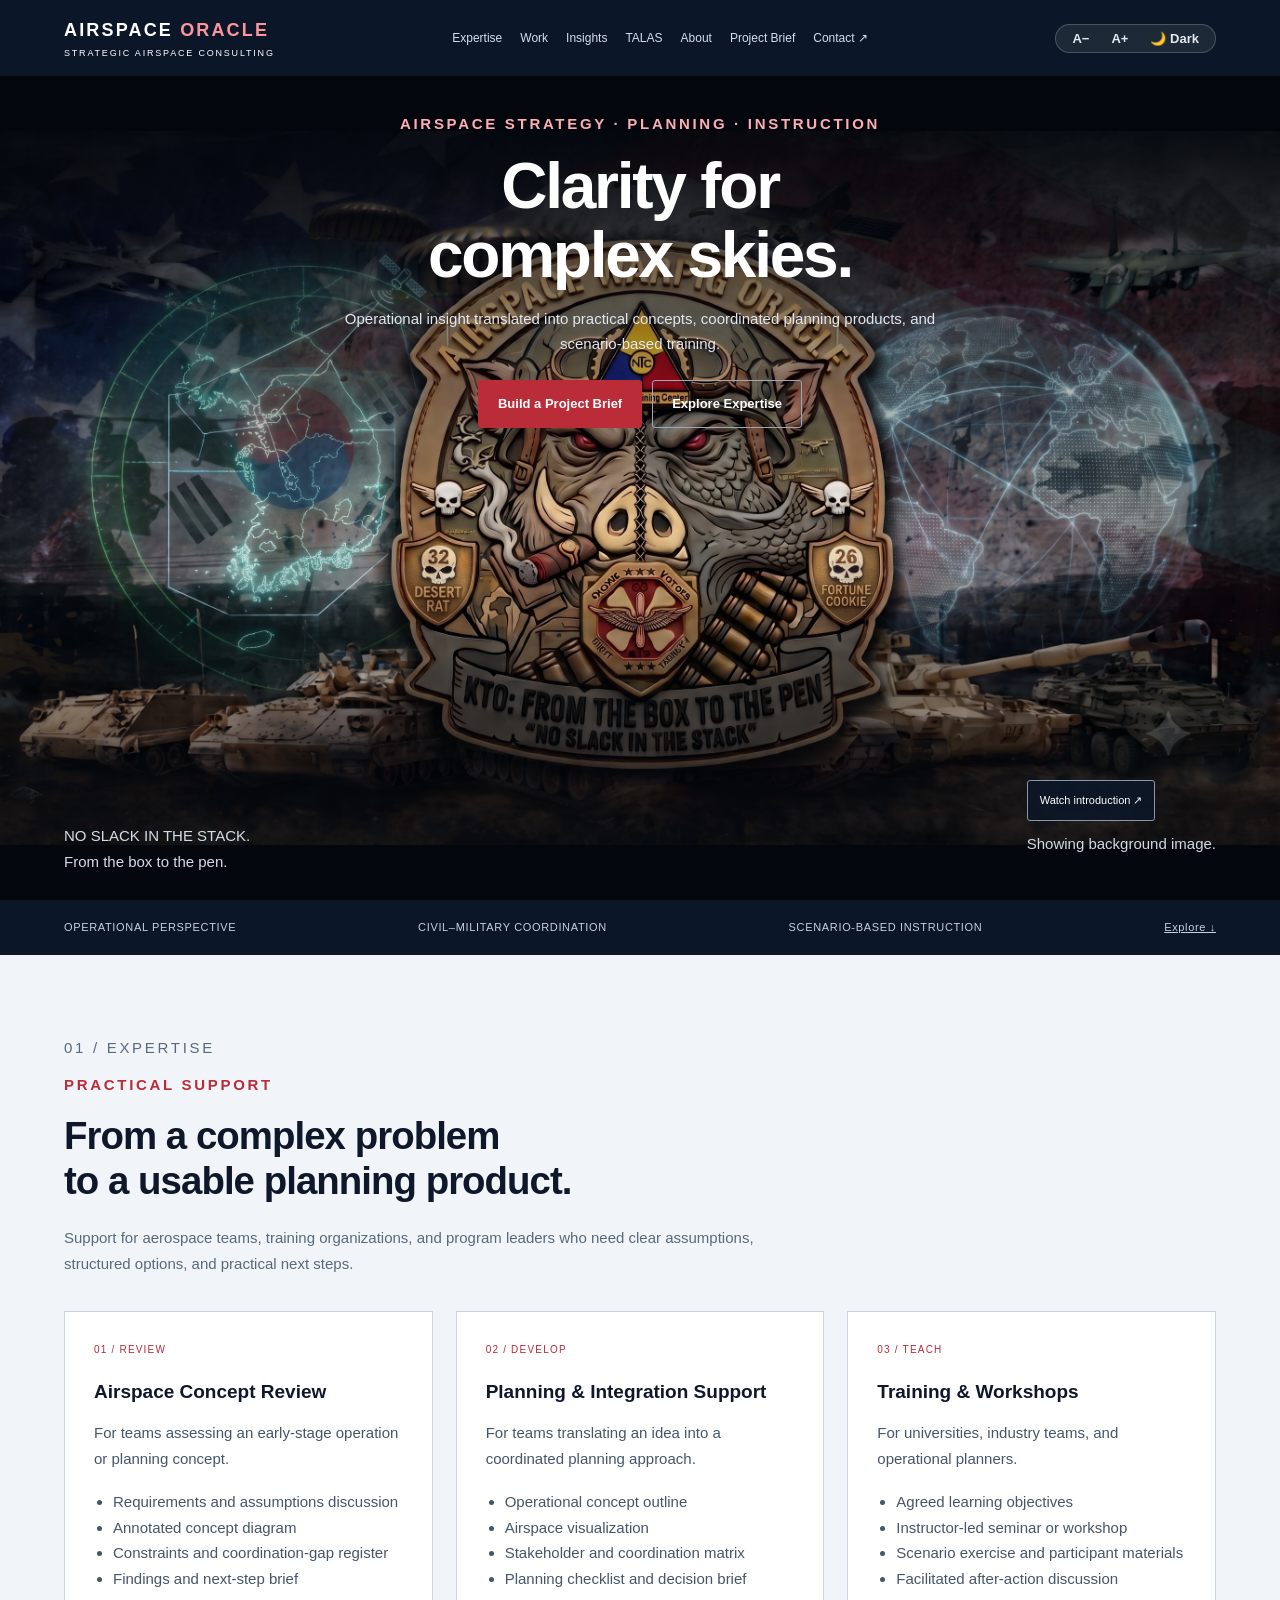
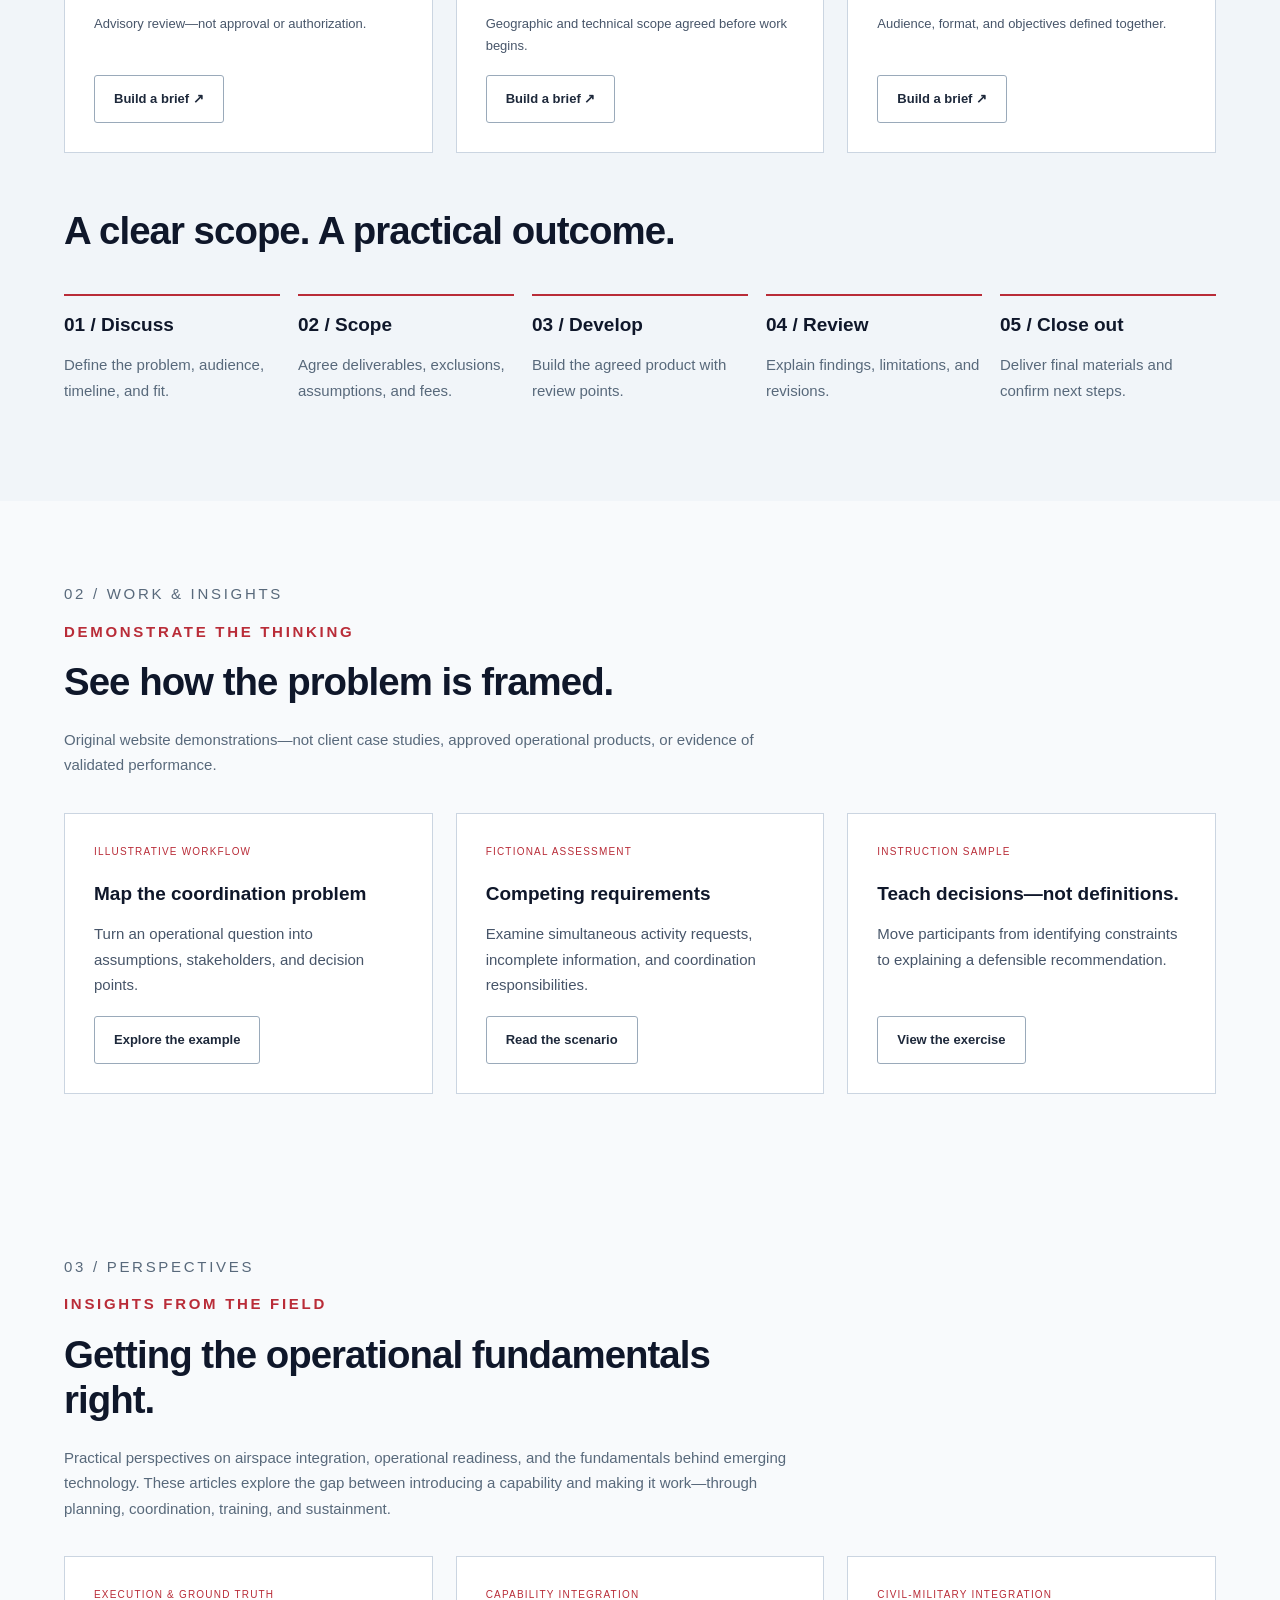
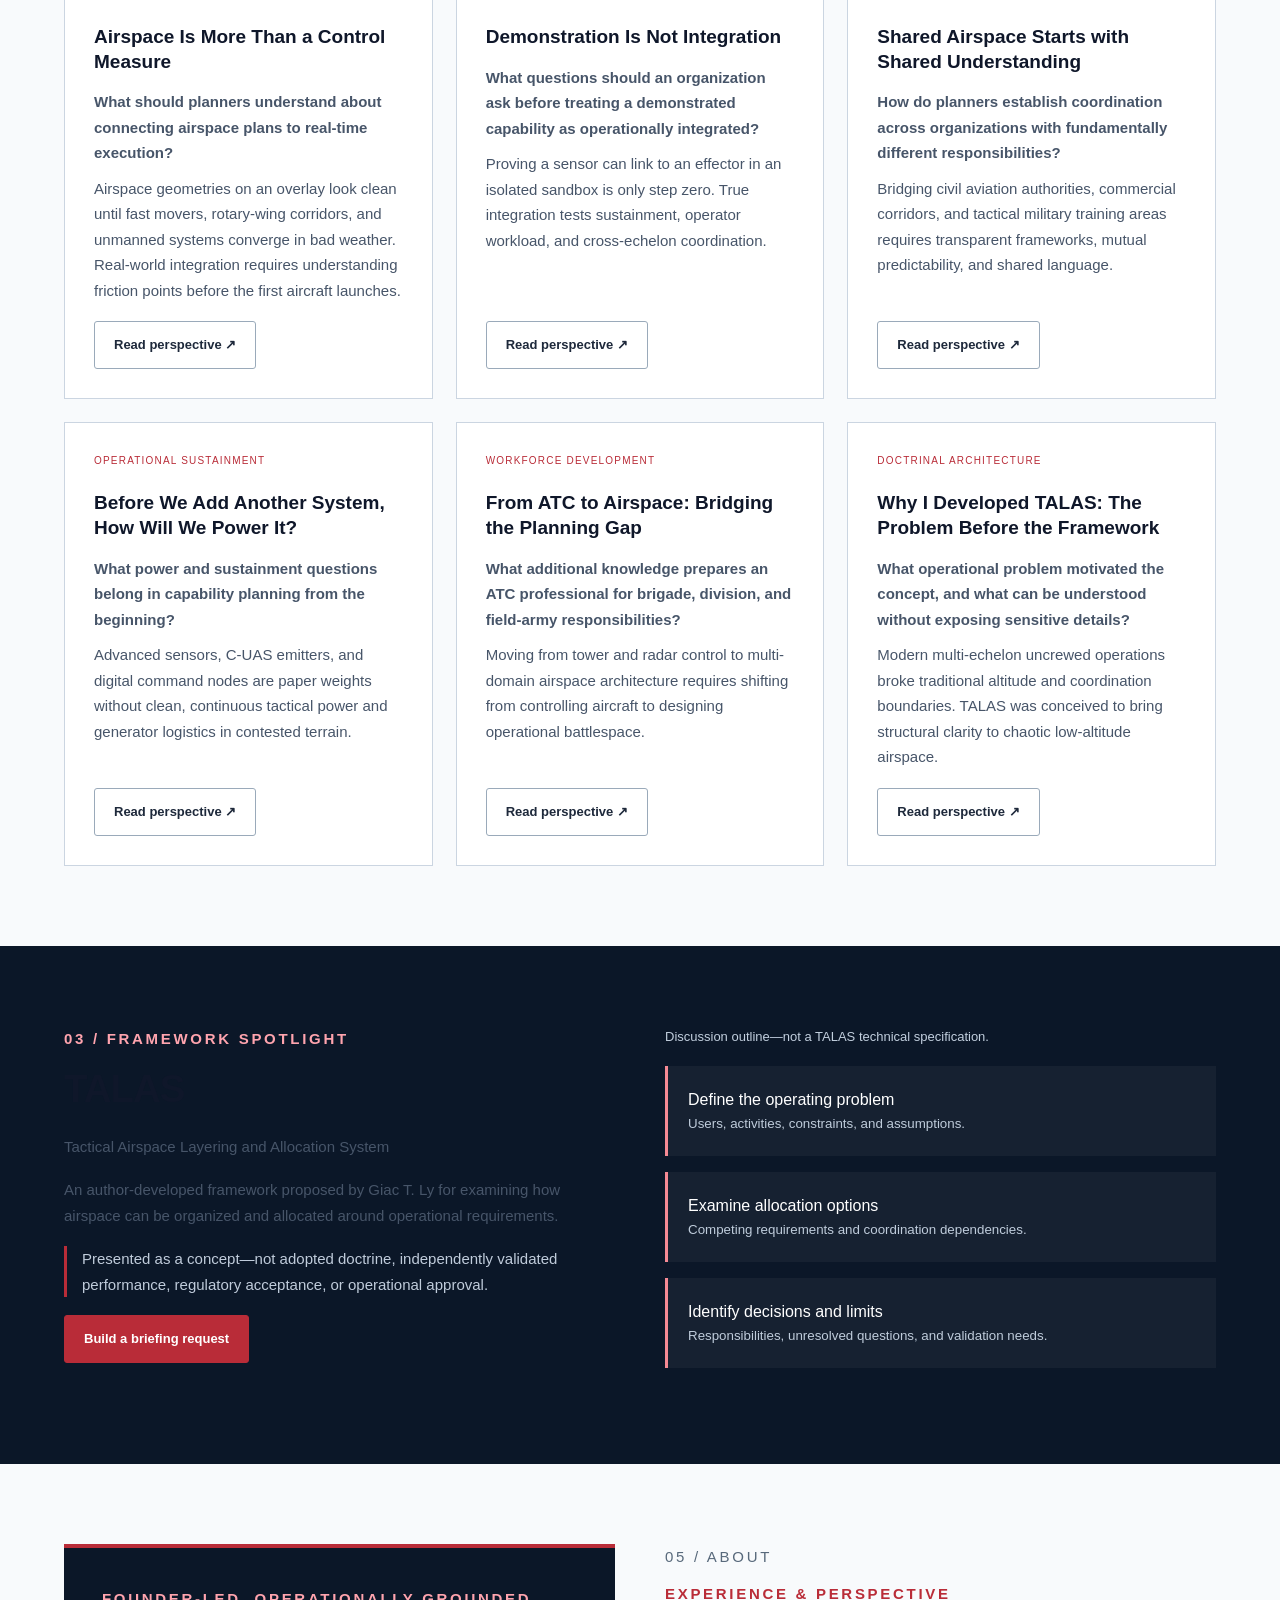
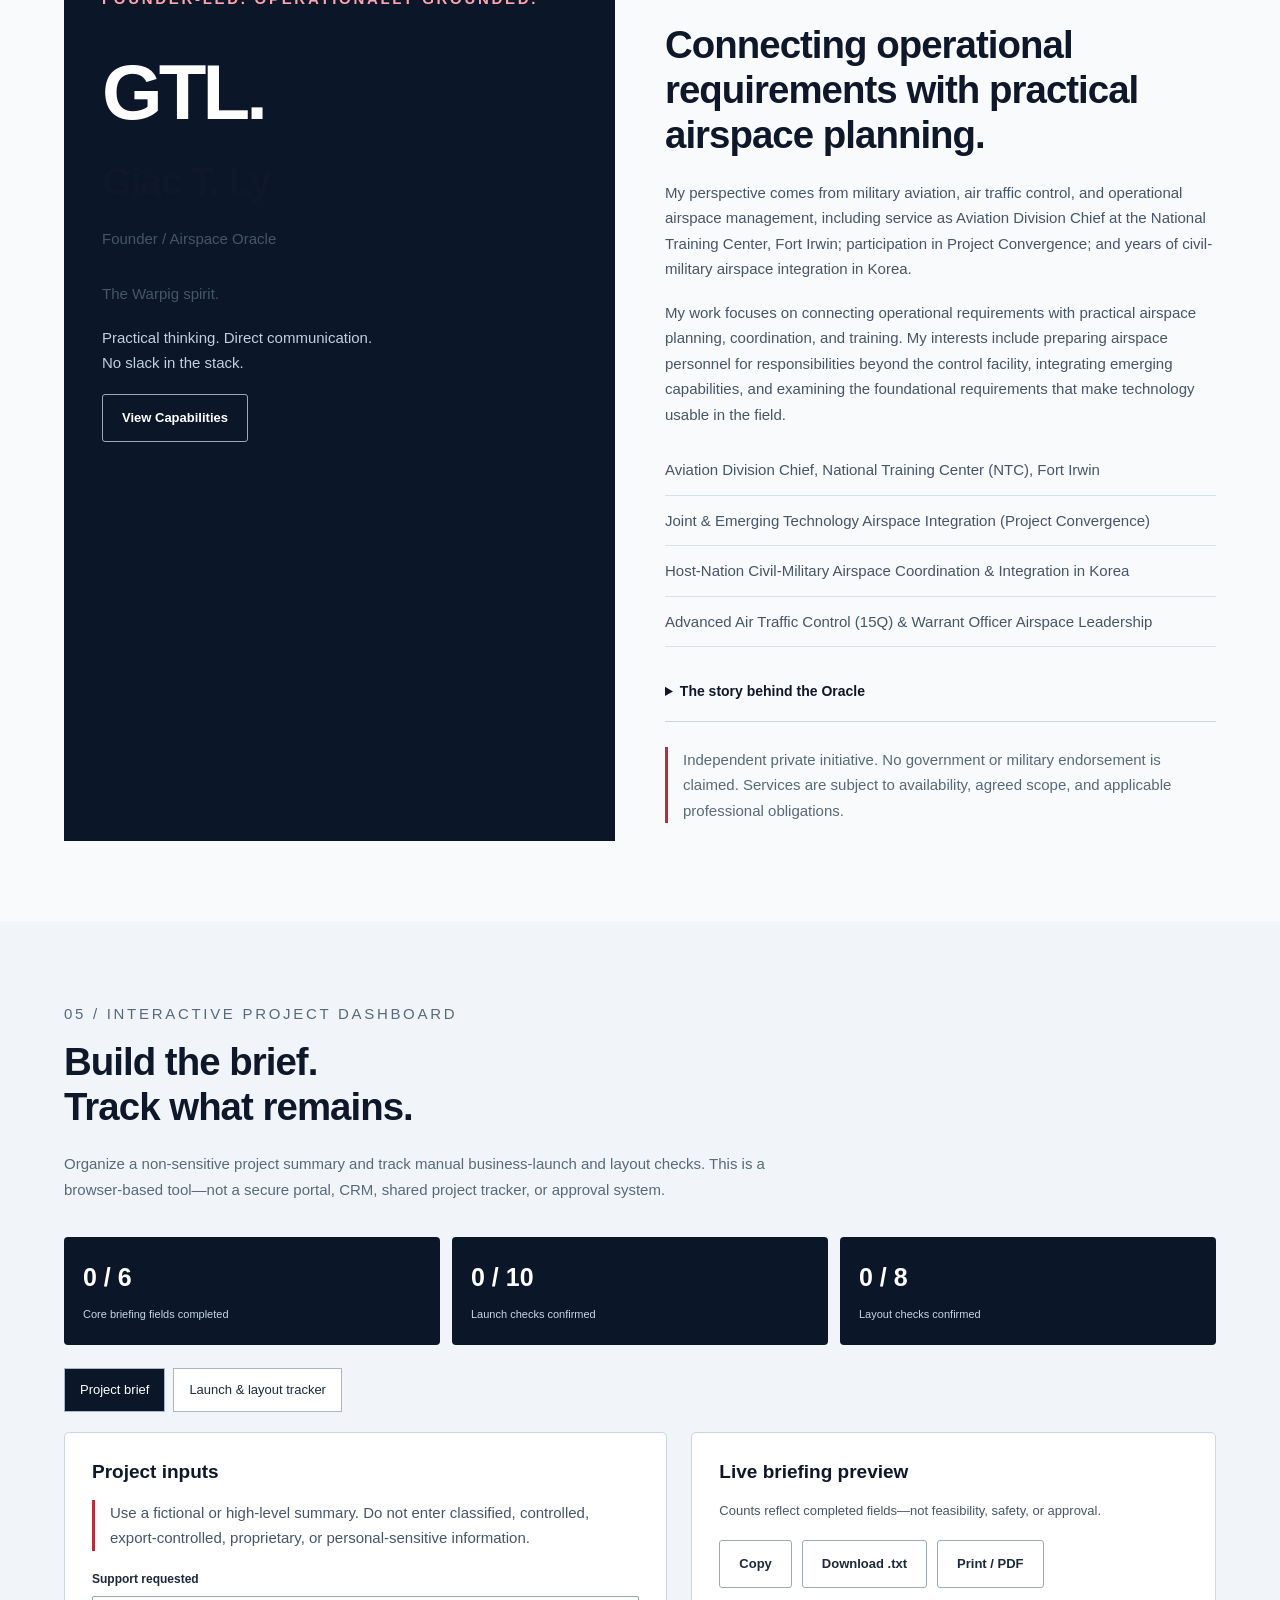
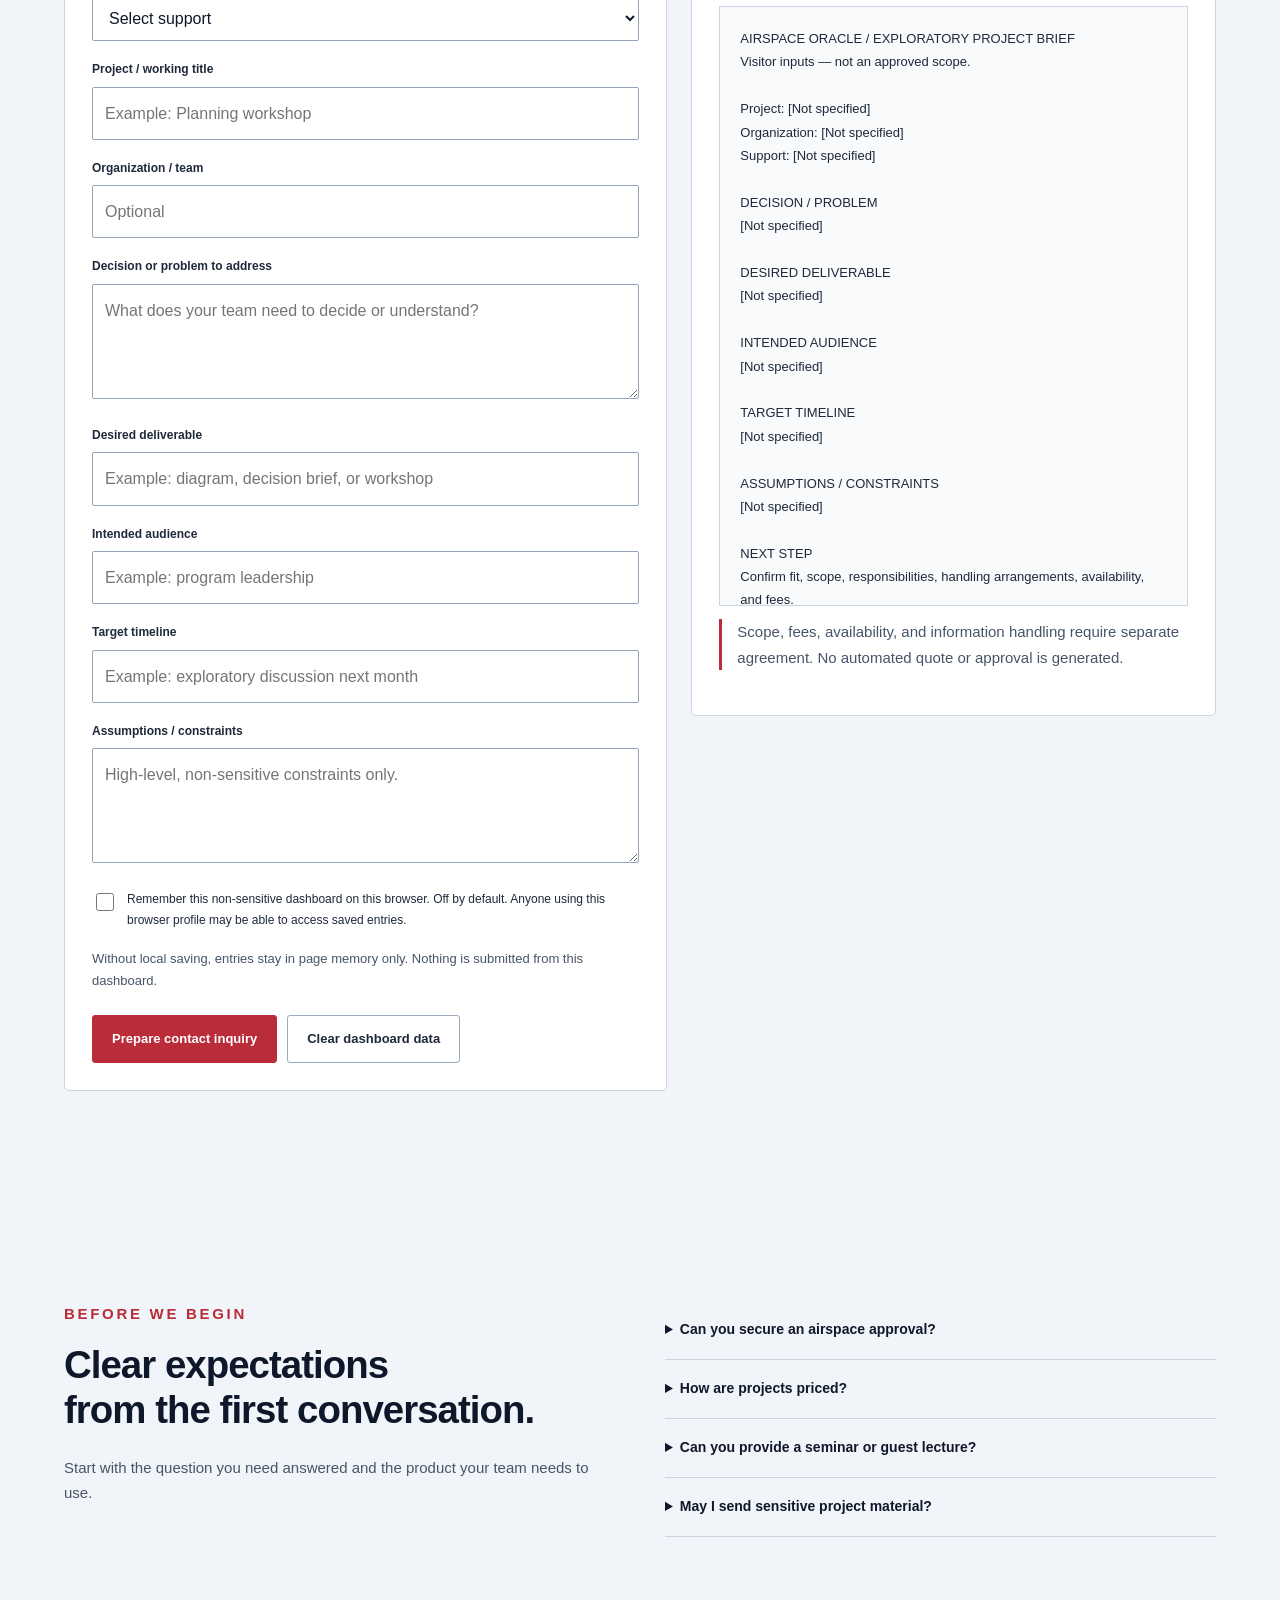
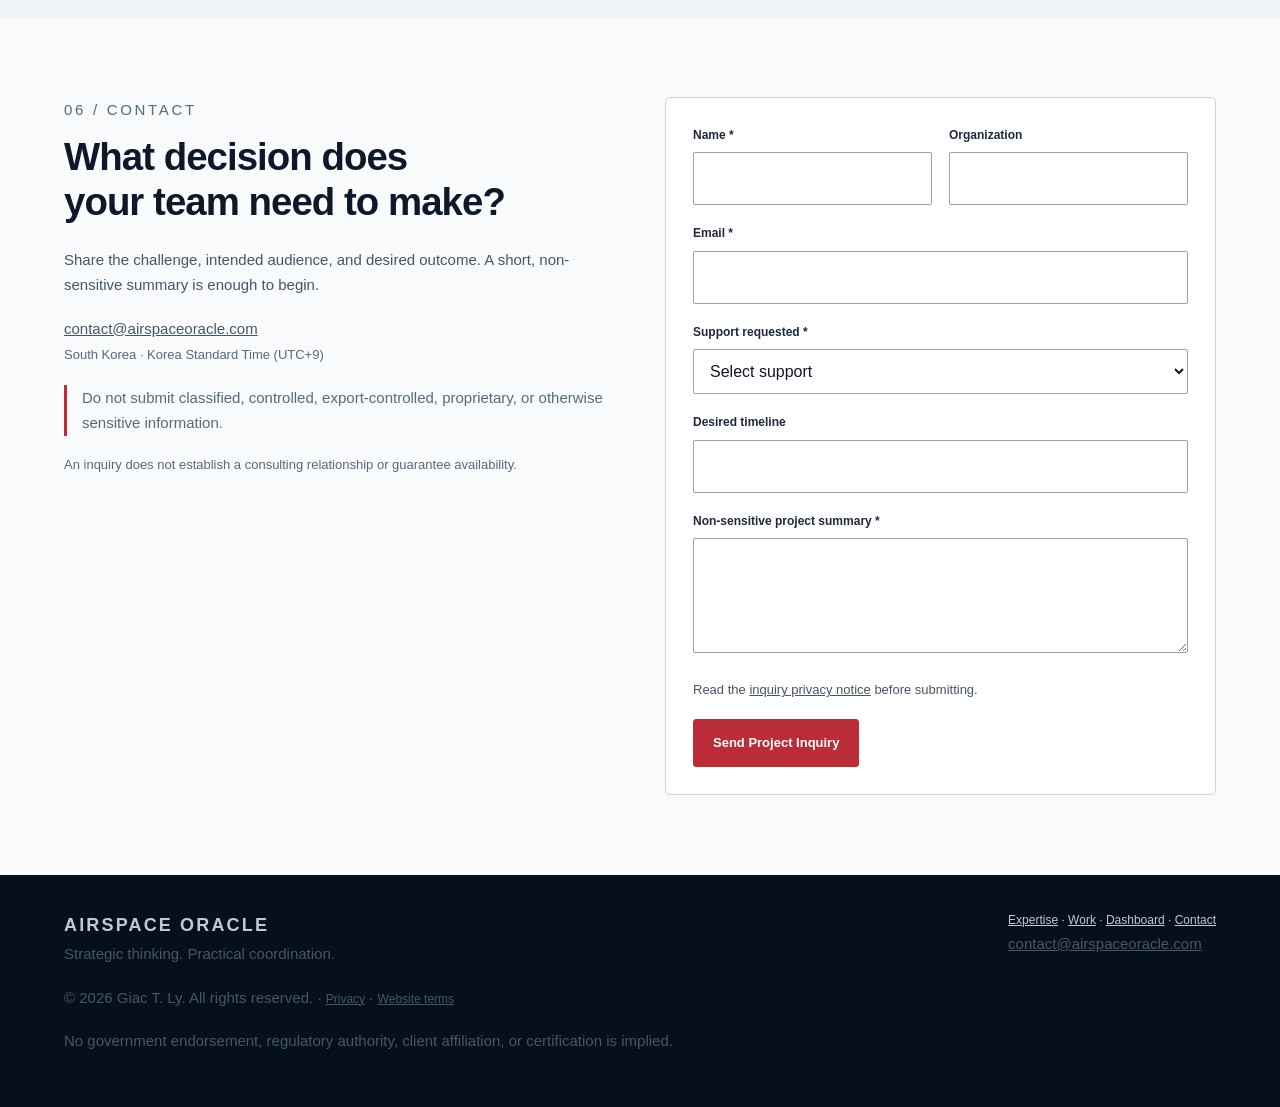
==== commit e335787e: "Add files via upload" ====
--- a/index.html
+++ b/index.html
@@ -1 +1,211 @@
-<!doctype html><html lang="ko"><head><meta charset="utf-8"><meta name="viewport" content="width=device-width, initial-scale=1"><title>U.S. & ROK Army Rank Guide | Airspace Oracle</title><style>*{box-sizing:border-box}html{scroll-behavior:smooth}body{margin:0;background:#f5f2e9;color:#15253a;font:16px/1.6 system-ui,-apple-system,"Malgun Gothic",sans-serif}header{background:#112641;color:#fff;border-bottom:4px solid #c7a65d}.wrap{max-width:1240px;margin:auto;padding:24px}.top{display:flex;justify-content:space-between;gap:16px;align-items:center;flex-wrap:wrap}.brand{font-weight:900;letter-spacing:.13em;color:inherit;text-decoration:none}button,a{touch-action:manipulation}button,input{font:inherit}button,.button{cursor:pointer;padding:10px 16px;border:1px solid #75818c;border-radius:10px;background:#fff;color:#142940;text-decoration:none}button[aria-pressed=true],.button.primary{background:#ddc383;color:#112641;border-color:#ddc383}button:focus-visible,a:focus-visible,input:focus-visible,summary:focus-visible{outline:3px solid #c39020;outline-offset:4px}.hero{display:grid;grid-template-columns:1.3fr 1fr;gap:30px;align-items:center;padding:30px 0}.hero h1{font-size:clamp(2.3rem,5vw,4.2rem);line-height:1.1;margin:12px 0}.gold{color:#dfc583}.eyebrow{letter-spacing:.12em;font-size:.8rem}.hero p{color:#d8e1ee}.identity{border-left:3px solid #dfc583;padding:12px 20px}.identity h2{margin:0;font-size:1.8rem}.links,.tabs{display:flex;gap:8px;flex-wrap:wrap;margin:15px 0}.review{background:#fff6dc;border:1px solid #cdb46e;padding:14px 18px;border-radius:12px;margin:22px 0;font-size:.9rem}h2{font-size:1.8rem;line-height:1.3}h3{margin:0 0 12px}section{scroll-margin-top:15px}.sectiontitle{background:#43502c;color:#fff;padding:14px 20px;border-radius:12px 12px 0 0;margin:30px 0 0}.sectiontitle h2{margin:0;font-size:1.35rem}.sectionbody{padding:20px;background:#fff;border:1px solid #d8d5cc;border-top:none;border-radius:0 0 12px 12px}.twocol{display:grid;grid-template-columns:1fr 1fr;gap:22px}.country{background:#faf8f2;border:1px solid #dedace;border-radius:12px;padding:16px}.country>h3{border-bottom:2px solid #c9b67d;padding-bottom:9px}.rankgrid{display:grid;grid-template-columns:repeat(3,minmax(0,1fr));gap:10px}.rankcard{background:#fff;border:1px solid #dcd8cb;border-radius:9px;text-align:center;padding:10px 7px;min-width:0}.rankcard h4{font-size:.95rem;line-height:1.3;margin:8px 0;overflow-wrap:anywhere}.rankcard p{font-size:.8rem;margin:4px 0;color:#526174}.grade{font-size:.8rem;color:#3d4e60;font-weight:750;min-height:26px}.art{background:#fff;border:0;padding:8px;width:100%;height:80px;display:flex;align-items:center;justify-content:center;border-radius:6px}.art img{max-width:100%;max-height:64px;object-fit:contain;image-rendering:auto}.noart{height:80px;display:grid;place-items:center;color:#667;font-size:.8rem}.subhead{margin:20px 0 10px;color:#43502c}.note{border-left:4px solid #bd923d;background:#f4efdf;padding:12px 16px;margin:18px 0 0;font-size:.92rem}.offhead,.offrow{display:grid;grid-template-columns:100px 1fr 1fr;gap:12px;align-items:stretch}.offhead{background:#142b47;color:white;padding:12px;border-radius:8px 8px 0 0;font-weight:700}.offrow{padding:12px;border-bottom:1px solid #d5d1c5}.offgrade{display:flex;align-items:center;justify-content:center;font-weight:800;color:#43502c}.offitem{display:grid;grid-template-columns:90px 1fr;align-items:center;gap:12px}.offitem h4{margin:0}.offitem p{margin:3px 0;font-size:.85rem;color:#526174}input{padding:13px;border:1px solid #a7a99e;border-radius:10px;width:100%;background:white}.toolbar{margin-top:25px}.story{background:#eae5d8;padding:22px;border-radius:12px;margin-top:30px}.story summary{cursor:pointer;font-size:1.15rem;font-weight:750}.bio{max-width:850px}.qrblock{display:flex;align-items:center;gap:25px;margin:30px 0}.qrblock svg{width:150px;height:150px;background:white;flex-shrink:0}.muted{color:#526174;font-size:.9rem}footer{background:#112641;color:#d5ddeb;font-size:.83rem}footer a{color:#dfc583}.ko,.en{display:block}body[data-lang=ko] .en,body[data-lang=en] .ko{display:none}[hidden]{display:none!important}dialog{border:2px solid #c4a45b;border-radius:16px;width:min(650px,92vw);padding:24px;background:#fff;color:#132940;text-align:center}dialog::backdrop{background:#000c}dialog img{max-width:100%;max-height:50vh;min-height:130px;object-fit:contain}dialog p{font-size:1.2rem}.sources{display:flex;gap:16px;flex-wrap:wrap}a{color:#173e68}@media(max-width:850px){.hero,.twocol{grid-template-columns:1fr}.rankgrid{grid-template-columns:repeat(4,minmax(0,1fr))}.offitem{grid-template-columns:1fr;gap:2px;text-align:center}.offrow,.offhead{grid-template-columns:55px 1fr 1fr;gap:8px}.offgrade{font-size:.8rem}.offitem .art{height:65px}.offitem h4{font-size:.95rem}}@media(max-width:480px){.wrap{padding:15px}.rankgrid{grid-template-columns:repeat(2,minmax(0,1fr))}.sectionbody,.country{padding:12px}.qrblock{flex-wrap:wrap}}@media print{header{background:white;color:black}.top,.links,.tabs,.toolbar,.review,.art+button{display:none}.hero{display:block}.hero p,.gold{color:black}.hero h1{font-size:26pt}.identity{display:none}.ranksection[hidden],.rankcard[hidden],.offrow[hidden]{display:block!important}.twocol{grid-template-columns:1fr 1fr}.rankgrid{grid-template-columns:repeat(3,1fr)}.rankcard,.offrow{break-inside:avoid}.sectiontitle{background:#ddd;color:black}.sectionbody{padding:10px}.art{height:55px}.art img{max-height:48px}.story{display:none}footer{background:white;color:black}.offrow{display:grid!important}.ko,.en{display:block!important}}</style></head><body data-lang="ko"><header><div class="wrap"><div class="top"><a class="brand" href="/">AIRSPACE ORACLE</a><div><button id="ko" aria-pressed="true" onclick="setLang('ko')">한국어</button> <button id="en" aria-pressed="false" onclick="setLang('en')">English</button></div></div><div class="hero"><div><div class="eyebrow">MILITARY HERITAGE & EDUCATION · EXPO PREVIEW</div><h1>You don’t know Jack…<br><span class="gold">until you meet Giac.</span></h1><p><span class="ko" lang="ko">이름은 Giac, 발음은 ‘잭’. 군복과 계급장에 담긴 이야기를 함께 살펴보세요.</span><span class="en" lang="en">Giac is pronounced “Jack.” Explore the stories behind the uniform and its insignia.</span></p><div class="links"><a class="button primary" href="#guide"><span class="ko" lang="ko">계급장 비교하기</span><span class="en" lang="en">Compare ranks</span></a><a class="button" href="#about"><span class="ko" lang="ko">Giac 소개</span><span class="en" lang="en">Meet Giac</span></a></div></div><div class="identity"><h2>Giac “Jack” Ly</h2><p class="gold">CALL SIGN: “FORTUNE COOKIE”</p><p><span class="ko" lang="ko">미국 텍사스 출신 · 미 육군 전역자<br>약 21년 군 복무 · 이라크·아프가니스탄 파병</span><span class="en" lang="en">Texas, USA · U.S. Army veteran<br>About 21 years of military service · Iraq & Afghanistan deployments</span></p></div></div></div></header><main class="wrap" id="guide"><h2>U.S. Army vs. ROK Army<br>미 육군 · 대한민국 육군 계급장 비교</h2><p><span class="ko" lang="ko">그림으로 먼저 보고, 차이점을 읽어 보세요. 계급장을 누르면 확대됩니다.</span><span class="en" lang="en">Look first, then explore the differences. Tap an insignia image to enlarge it.</span></p><div class="review"><span class="ko" lang="ko">검토용 미리보기: 계급장 그림은 제공하신 Bluebook 스캔에서 잘라 사용했습니다. 원본 해상도가 낮아 흐릴 수 있으며, 최종 교육·인쇄용으로 배포하기 전에 각 그림과 사용 권한을 확인하고 고해상도 자료로 교체해야 합니다. 계급명은 편집 가능한 본문으로 다시 작성했습니다.</span><span class="en" lang="en">Review preview: insignia images are cropped from your supplied Bluebook scan. Low source resolution limits clarity. Each image and reuse rights must be checked and higher-resolution artwork substituted before final educational/print distribution. Rank labels have been rebuilt as editable text.</span></div><div class="toolbar"><label for="search"><span class="ko" lang="ko">계급명·약어 검색</span><span class="en" lang="en">Search rank names or abbreviations</span></label><input id="search" type="search" placeholder="Captain, 대위, CW3, 병장…" oninput="applyFilters()"></div><nav class="tabs" aria-label="Rank sections"><button data-tab="all" aria-pressed="true" onclick="tab('all')"><span class="ko" lang="ko">전체</span><span class="en" lang="en">All</span></button><button data-tab="enlisted" aria-pressed="false" onclick="tab('enlisted')"><span class="ko" lang="ko">병·부사관</span><span class="en" lang="en">Soldiers & NCOs</span></button><button data-tab="warrant" aria-pressed="false" onclick="tab('warrant')"><span class="ko" lang="ko">준사관</span><span class="en" lang="en">Warrant officers</span></button><button data-tab="officers" aria-pressed="false" onclick="tab('officers')"><span class="ko" lang="ko">장교</span><span class="en" lang="en">Officers</span></button><button onclick="window.print()"><span class="ko" lang="ko">인쇄</span><span class="en" lang="en">Print</span></button></nav><p class="muted"><span class="ko" lang="ko">비교 참고자료입니다. 같은 줄이나 같은 화면에 있다고 공식 동급·급여·권한이 같다는 뜻은 아닙니다.</span><span class="en" lang="en">Comparative reference only. Shared rows or panels do not establish official equivalence in rank, pay or authority.</span></p><section class="ranksection" data-section="enlisted"><div class="sectiontitle"><h2>1. Enlisted & NCOs · 병·부사관</h2></div><div class="sectionbody"><div class="twocol"><div class="country"><h3>U.S. Army · 미 육군</h3><div class="rankgrid"><article class="rankcard" data-search="e-1 private pv1 "><div class="grade">E-1</div><div class="noart"><span class="ko" lang="ko">계급장 없음</span><span class="en" lang="en">No insignia</span></div><h4>Private</h4><p>PV1</p></article><article class="rankcard" data-search="e-2 private pv2 [data-uri]"><div class="grade">E-2</div><button class="art" type="button" onclick="zoom(this)" aria-label="Private"><img src="[data-uri]" alt="Private"></button><h4>Private</h4><p>PV2</p></article><article class="rankcard" data-search="e-3 private first class pfc [data-uri]"><div class="grade">E-3</div><button class="art" type="button" onclick="zoom(this)" aria-label="Private First Class"><img src="[data-uri]" alt="Private First Class"></button><h4>Private First Class</h4><p>PFC</p></article><article class="rankcard" data-search="e-4 specialist / corporal spc / cpl [data-uri]"><div class="grade">E-4</div><button class="art" type="button" onclick="zoom(this)" aria-label="Specialist / Corporal"><img src="[data-uri]" alt="Specialist / Corporal"></button><h4>Specialist / Corporal</h4><p>SPC / CPL</p></article><article class="rankcard" data-search="e-5 sergeant sgt [data-uri]"><div class="grade">E-5</div><button class="art" type="button" onclick="zoom(this)" aria-label="Sergeant"><img src="[data-uri]" alt="Sergeant"></button><h4>Sergeant</h4><p>SGT</p></article><article class="rankcard" data-search="e-6 staff sergeant ssg [data-uri]"><div class="grade">E-6</div><button class="art" type="button" onclick="zoom(this)" aria-label="Staff Sergeant"><img src="[data-uri]" alt="Staff Sergeant"></button><h4>Staff Sergeant</h4><p>SSG</p></article><article class="rankcard" data-search="e-7 sergeant first class sfc [data-uri]"><div class="grade">E-7</div><button class="art" type="button" onclick="zoom(this)" aria-label="Sergeant First Class"><img src="[data-uri]" alt="Sergeant First Class"></button><h4>Sergeant First Class</h4><p>SFC</p></article><article class="rankcard" data-search="e-8 master sergeant / first sergeant msg / 1sg [data-uri]"><div class="grade">E-8</div><button class="art" type="button" onclick="zoom(this)" aria-label="Master Sergeant / First Sergeant"><img src="[data-uri]" alt="Master Sergeant / First Sergeant"></button><h4>Master Sergeant / First Sergeant</h4><p>MSG / 1SG</p></article><article class="rankcard" data-search="e-9 sergeant major / command sergeant major sgm / csm [data-uri]"><div class="grade">E-9</div><button class="art" type="button" onclick="zoom(this)" aria-label="Sergeant Major / Command Sergeant Major"><img src="[data-uri]" alt="Sergeant Major / Command Sergeant Major"></button><h4>Sergeant Major / Command Sergeant Major</h4><p>SGM / CSM</p></article><article class="rankcard" data-search="e-9 sergeant major of the army sma [data-uri]"><div class="grade">E-9</div><button class="art" type="button" onclick="zoom(this)" aria-label="Sergeant Major of the Army"><img src="[data-uri]" alt="Sergeant Major of the Army"></button><h4>Sergeant Major of the Army</h4><p>SMA</p></article></div></div><div class="country"><h3>ROK Army · 대한민국 육군</h3><h4 class="subhead">병 · Soldiers</h4><div class="rankgrid"><article class="rankcard" data-search="이등병 ideungbyeong 병 · soldier [data-uri]"><div class="grade">병 · Soldier</div><button class="art" type="button" onclick="zoom(this)" aria-label="이등병"><img src="[data-uri]" alt="이등병"></button><h4>이등병</h4><p>Ideungbyeong</p></article><article class="rankcard" data-search="일등병 ildeungbyeong 병 · soldier [data-uri]"><div class="grade">병 · Soldier</div><button class="art" type="button" onclick="zoom(this)" aria-label="일등병"><img src="[data-uri]" alt="일등병"></button><h4>일등병</h4><p>Ildeungbyeong</p></article><article class="rankcard" data-search="상등병 sangdeungbyeong 병 · soldier [data-uri]"><div class="grade">병 · Soldier</div><button class="art" type="button" onclick="zoom(this)" aria-label="상등병"><img src="[data-uri]" alt="상등병"></button><h4>상등병</h4><p>Sangdeungbyeong</p></article><article class="rankcard" data-search="병장 byeongjang 병 · soldier [data-uri]"><div class="grade">병 · Soldier</div><button class="art" type="button" onclick="zoom(this)" aria-label="병장"><img src="[data-uri]" alt="병장"></button><h4>병장</h4><p>Byeongjang</p></article></div><h4 class="subhead">부사관 · Noncommissioned officers</h4><div class="rankgrid"><article class="rankcard" data-search="하사 hasa 부사관 · nco [data-uri]"><div class="grade">부사관 · NCO</div><button class="art" type="button" onclick="zoom(this)" aria-label="하사"><img src="[data-uri]" alt="하사"></button><h4>하사</h4><p>Hasa</p></article><article class="rankcard" data-search="중사 jungsa 부사관 · nco [data-uri]"><div class="grade">부사관 · NCO</div><button class="art" type="button" onclick="zoom(this)" aria-label="중사"><img src="[data-uri]" alt="중사"></button><h4>중사</h4><p>Jungsa</p></article><article class="rankcard" data-search="상사 sangsa 부사관 · nco [data-uri]"><div class="grade">부사관 · NCO</div><button class="art" type="button" onclick="zoom(this)" aria-label="상사"><img src="[data-uri]" alt="상사"></button><h4>상사</h4><p>Sangsa</p></article><article class="rankcard" data-search="원사 wonsa 부사관 · nco [data-uri]"><div class="grade">부사관 · NCO</div><button class="art" type="button" onclick="zoom(this)" aria-label="원사"><img src="[data-uri]" alt="원사"></button><h4>원사</h4><p>Wonsa</p></article></div></div></div><div class="note"><span class="ko" lang="ko">핵심 차이: 미 육군 Corporal(CPL, E-4)은 부사관이며 Specialist(SPC, E-4)는 부사관이 아닙니다. 한국군 병장은 병, 하사부터는 부사관입니다. 서로 다른 계급 구조를 억지로 일대일 대응시키지 않았습니다.</span><span class="en" lang="en">Key difference: U.S. Army Corporal (CPL, E-4) is an NCO; Specialist (SPC, E-4) is not. Korean 병장 is a soldier rank; the Korean NCO ladder begins at 하사. Different career structures are displayed independently rather than forced into one-to-one matches.</span></div></div></section><section class="ranksection" data-section="warrant"><div class="sectiontitle"><h2>2. Warrant Officers · 준사관</h2></div><div class="sectionbody"><div class="twocol"><div class="country"><h3>U.S. Army · 5 grades</h3><div class="rankgrid"><article class="rankcard" data-search="w-1 warrant officer 1 wo1 [data-uri]"><div class="grade">W-1</div><button class="art" type="button" onclick="zoom(this)" aria-label="Warrant Officer 1"><img src="[data-uri]" alt="Warrant Officer 1"></button><h4>Warrant Officer 1</h4><p>WO1</p></article><article class="rankcard" data-search="w-2 chief warrant officer 2 cw2 [data-uri]"><div class="grade">W-2</div><button class="art" type="button" onclick="zoom(this)" aria-label="Chief Warrant Officer 2"><img src="[data-uri]" alt="Chief Warrant Officer 2"></button><h4>Chief Warrant Officer 2</h4><p>CW2</p></article><article class="rankcard" data-search="w-3 chief warrant officer 3 cw3 [data-uri]"><div class="grade">W-3</div><button class="art" type="button" onclick="zoom(this)" aria-label="Chief Warrant Officer 3"><img src="[data-uri]" alt="Chief Warrant Officer 3"></button><h4>Chief Warrant Officer 3</h4><p>CW3</p></article><article class="rankcard" data-search="w-4 chief warrant officer 4 cw4 [data-uri]"><div class="grade">W-4</div><button class="art" type="button" onclick="zoom(this)" aria-label="Chief Warrant Officer 4"><img src="[data-uri]" alt="Chief Warrant Officer 4"></button><h4>Chief Warrant Officer 4</h4><p>CW4</p></article><article class="rankcard" data-search="w-5 chief warrant officer 5 cw5 [data-uri]"><div class="grade">W-5</div><button class="art" type="button" onclick="zoom(this)" aria-label="Chief Warrant Officer 5"><img src="[data-uri]" alt="Chief Warrant Officer 5"></button><h4>Chief Warrant Officer 5</h4><p>CW5</p></article></div></div><div class="country"><h3>ROK Army · 단일 계급 / One rank</h3><div class="rankgrid"><article class="rankcard" data-search="준사관 · warrant officer 준위 junwi [data-uri]"><div class="grade">준사관 · Warrant officer</div><button class="art" type="button" onclick="zoom(this)" aria-label="준위"><img src="[data-uri]" alt="준위"></button><h4>준위</h4><p>Junwi</p></article></div><div class="note"><span class="ko" lang="ko">준위는 하나의 계급입니다. 호봉은 급여 단계이며 별개의 준사관 계급이 아닙니다. 준위를 WO1과만 동일시하지 않습니다.</span><span class="en" lang="en">Junwi is one rank. A pay step (호봉) is not a separate warrant rank. Junwi is not presented as equivalent only to WO1.</span></div></div></div><div class="note"><span class="ko" lang="ko">미 육군의 준사관 계급은 WO1과 CW2·CW3·CW4·CW5입니다. WO1까지 포함해 “5개 Chief Warrant Officer 계급”이라고 부르지 않습니다.</span><span class="en" lang="en">The U.S. Army warrant ladder is WO1 plus CW2, CW3, CW4 and CW5—not five Chief Warrant Officer ranks.</span></div></div></section><section class="ranksection" data-section="officers"><div class="sectiontitle"><h2>3. Commissioned Officers · 장교</h2></div><div class="sectionbody"><div class="offhead"><div>U.S.<br>Grade</div><div>U.S. Army · 미 육군</div><div>ROK Army · 대한민국 육군</div></div><article class="offrow" data-search="o-1 second lieutenant 2lt 소위 sowi"><div class="offgrade">O-1</div><div class="offitem"><button class="art" type="button" onclick="zoom(this)" aria-label="Second Lieutenant"><img src="[data-uri]" alt="Second Lieutenant"></button><div><h4>Second Lieutenant</h4><p>2LT</p></div></div><div class="offitem"><button class="art" type="button" onclick="zoom(this)" aria-label="소위"><img src="[data-uri]" alt="소위"></button><div><h4 lang="ko">소위</h4><p>Sowi</p></div></div></article><article class="offrow" data-search="o-2 first lieutenant 1lt 중위 jungwi"><div class="offgrade">O-2</div><div class="offitem"><button class="art" type="button" onclick="zoom(this)" aria-label="First Lieutenant"><img src="[data-uri]" alt="First Lieutenant"></button><div><h4>First Lieutenant</h4><p>1LT</p></div></div><div class="offitem"><button class="art" type="button" onclick="zoom(this)" aria-label="중위"><img src="[data-uri]" alt="중위"></button><div><h4 lang="ko">중위</h4><p>Jungwi</p></div></div></article><article class="offrow" data-search="o-3 captain cpt 대위 daewi"><div class="offgrade">O-3</div><div class="offitem"><button class="art" type="button" onclick="zoom(this)" aria-label="Captain"><img src="[data-uri]" alt="Captain"></button><div><h4>Captain</h4><p>CPT</p></div></div><div class="offitem"><button class="art" type="button" onclick="zoom(this)" aria-label="대위"><img src="[data-uri]" alt="대위"></button><div><h4 lang="ko">대위</h4><p>Daewi</p></div></div></article><article class="offrow" data-search="o-4 major maj 소령 soryeong"><div class="offgrade">O-4</div><div class="offitem"><button class="art" type="button" onclick="zoom(this)" aria-label="Major"><img src="[data-uri]" alt="Major"></button><div><h4>Major</h4><p>MAJ</p></div></div><div class="offitem"><button class="art" type="button" onclick="zoom(this)" aria-label="소령"><img src="[data-uri]" alt="소령"></button><div><h4 lang="ko">소령</h4><p>Soryeong</p></div></div></article><article class="offrow" data-search="o-5 lieutenant colonel ltc 중령 jungnyeong"><div class="offgrade">O-5</div><div class="offitem"><button class="art" type="button" onclick="zoom(this)" aria-label="Lieutenant Colonel"><img src="[data-uri]" alt="Lieutenant Colonel"></button><div><h4>Lieutenant Colonel</h4><p>LTC</p></div></div><div class="offitem"><button class="art" type="button" onclick="zoom(this)" aria-label="중령"><img src="[data-uri]" alt="중령"></button><div><h4 lang="ko">중령</h4><p>Jungnyeong</p></div></div></article><article class="offrow" data-search="o-6 colonel col 대령 daeryeong"><div class="offgrade">O-6</div><div class="offitem"><button class="art" type="button" onclick="zoom(this)" aria-label="Colonel"><img src="[data-uri]" alt="Colonel"></button><div><h4>Colonel</h4><p>COL</p></div></div><div class="offitem"><button class="art" type="button" onclick="zoom(this)" aria-label="대령"><img src="[data-uri]" alt="대령"></button><div><h4 lang="ko">대령</h4><p>Daeryeong</p></div></div></article><article class="offrow" data-search="o-7 brigadier general bg 준장 junjang"><div class="offgrade">O-7</div><div class="offitem"><button class="art" type="button" onclick="zoom(this)" aria-label="Brigadier General"><img src="[data-uri]" alt="Brigadier General"></button><div><h4>Brigadier General</h4><p>BG</p></div></div><div class="offitem"><button class="art" type="button" onclick="zoom(this)" aria-label="준장"><img src="[data-uri]" alt="준장"></button><div><h4 lang="ko">준장</h4><p>Junjang</p></div></div></article><article class="offrow" data-search="o-8 major general mg 소장 sojang"><div class="offgrade">O-8</div><div class="offitem"><button class="art" type="button" onclick="zoom(this)" aria-label="Major General"><img src="[data-uri]" alt="Major General"></button><div><h4>Major General</h4><p>MG</p></div></div><div class="offitem"><button class="art" type="button" onclick="zoom(this)" aria-label="소장"><img src="[data-uri]" alt="소장"></button><div><h4 lang="ko">소장</h4><p>Sojang</p></div></div></article><article class="offrow" data-search="o-9 lieutenant general ltg 중장 jungjang"><div class="offgrade">O-9</div><div class="offitem"><button class="art" type="button" onclick="zoom(this)" aria-label="Lieutenant General"><img src="[data-uri]" alt="Lieutenant General"></button><div><h4>Lieutenant General</h4><p>LTG</p></div></div><div class="offitem"><button class="art" type="button" onclick="zoom(this)" aria-label="중장"><img src="[data-uri]" alt="중장"></button><div><h4 lang="ko">중장</h4><p>Jungjang</p></div></div></article><article class="offrow" data-search="o-10 general gen 대장 daejang"><div class="offgrade">O-10</div><div class="offitem"><button class="art" type="button" onclick="zoom(this)" aria-label="General"><img src="[data-uri]" alt="General"></button><div><h4>General</h4><p>GEN</p></div></div><div class="offitem"><button class="art" type="button" onclick="zoom(this)" aria-label="대장"><img src="[data-uri]" alt="대장"></button><div><h4 lang="ko">대장</h4><p>Daejang</p></div></div></article><article class="offrow" data-search="special · 특수 general of the army ga 원수 wonsu"><div class="offgrade">Special · 특수</div><div class="offitem"><button class="art" type="button" onclick="zoom(this)" aria-label="General of the Army"><img src="[data-uri]" alt="General of the Army"></button><div><h4>General of the Army</h4><p>GA</p></div></div><div class="offitem"><button class="art" type="button" onclick="zoom(this)" aria-label="원수"><img src="[data-uri]" alt="원수"></button><div><h4 lang="ko">원수</h4><p>Wonsu</p></div></div></article><div class="note"><span class="ko" lang="ko">O-번호는 미군 급여등급입니다. General of the Army와 원수는 일반 진급표와 분리해 읽어야 하는 특수 계급입니다. 위의 계급명 대응만으로 동일한 직책이나 부대 규모를 뜻하지 않습니다.</span><span class="en" lang="en">O-numbers are U.S. pay grades. General of the Army and 원수 are special ranks, separate from the regular ladder. Matching titles do not imply identical appointments or unit sizes.</span></div></div></section><p id="empty" hidden><span class="ko" lang="ko">검색 결과가 없습니다. 검색어를 지우고 다시 시도해 주세요.</span><span class="en" lang="en">No matching ranks. Clear the search and try again.</span></p><details class="story" id="about"><summary>Giac “Jack” Ly · “Fortune Cookie” — <span class="ko" lang="ko">소개와 콜사인 이야기</span><span class="en" lang="en">Background & call-sign story</span></summary><div class="bio"><p><span class="ko" lang="ko">1995년 미 육군에 입대해 2016년에 전역했습니다. 제82공수사단에서 공수대원이자 전투공병으로 복무했고, 무릎 부상 이후 항공교통관제로 전환했습니다. Sergeant First Class(E-7)를 거쳐 준사관이 되었습니다. 이라크와 아프가니스탄 파병, 여러 차례 한국 근무를 경험했습니다. 현재는 한국의 미8군 사령부에서 민간인 공역 관리자로 근무하고 있습니다.</span><span class="en" lang="en">I joined the U.S. Army in 1995 and retired in 2016. I served as a paratrooper and combat engineer with the 82nd Airborne Division, then moved into air traffic control after a knee injury. I advanced to Sergeant First Class (E-7) before becoming a warrant officer. My service included deployments to Iraq and Afghanistan and multiple tours in Korea. Today, I work as a civilian airspace manager at Eighth Army headquarters in Korea.</span></p><p><span class="ko" lang="ko">미국에서 아시아계 미국인으로 자라면서 “중국 사람이죠?”라는 질문을 자주 들었습니다. 겉모습은 아시아계인데 아시아 언어로 대화하지 못하니 다른 아시아 사람들도 헷갈려 할 때가 있었죠. 결국 매번 설명하기보다 제 방식의 유머로 받아들이기로 했습니다. 당시 콜사인도 잘 맞지 않아 “Fortune Cookie”가 탄생했습니다. 아시아를 떠올리게 하지만 미국에서도 자연스러운 이름. 조금은 의외이고 가끔은 오해받는, 저다운 이름입니다.</span><span class="en" lang="en">Growing up Asian American, I often heard, “You’re Chinese, right?” Even people from other Asian countries sometimes weren’t sure what to make of me: I looked Asian but couldn’t communicate in an Asian language. Eventually, I chose to have a little fun with the stereotype. My old call sign never fit, so “Fortune Cookie” was born. Something people associate with Asia that feels right at home in America. A little unexpected, a little misunderstood—and a lot like me.</span></p></div></details><section class="qrblock"><svg xmlns="http://www.w3.org/2000/svg" viewBox="0 0 37 37" role="img" aria-label="QR for Airspace Oracle expo"><rect width="100%" height="100%" fill="white"/><g fill="black"><rect x="4" y="4" width="1" height="1"/><rect x="5" y="4" width="1" height="1"/><rect x="6" y="4" width="1" height="1"/><rect x="7" y="4" width="1" height="1"/><rect x="8" y="4" width="1" height="1"/><rect x="9" y="4" width="1" height="1"/><rect x="10" y="4" width="1" height="1"/><rect x="13" y="4" width="1" height="1"/><rect x="14" y="4" width="1" height="1"/><rect x="19" y="4" width="1" height="1"/><rect x="20" y="4" width="1" height="1"/><rect x="22" y="4" width="1" height="1"/><rect x="24" y="4" width="1" height="1"/><rect x="26" y="4" width="1" height="1"/><rect x="27" y="4" width="1" height="1"/><rect x="28" y="4" width="1" height="1"/><rect x="29" y="4" width="1" height="1"/><rect x="30" y="4" width="1" height="1"/><rect x="31" y="4" width="1" height="1"/><rect x="32" y="4" width="1" height="1"/><rect x="4" y="5" width="1" height="1"/><rect x="10" y="5" width="1" height="1"/><rect x="12" y="5" width="1" height="1"/><rect x="15" y="5" width="1" height="1"/><rect x="16" y="5" width="1" height="1"/><rect x="17" y="5" width="1" height="1"/><rect x="18" y="5" width="1" height="1"/><rect x="20" y="5" width="1" height="1"/><rect x="21" y="5" width="1" height="1"/><rect x="24" y="5" width="1" height="1"/><rect x="26" y="5" width="1" height="1"/><rect x="32" y="5" width="1" height="1"/><rect x="4" y="6" width="1" height="1"/><rect x="6" y="6" width="1" height="1"/><rect x="7" y="6" width="1" height="1"/><rect x="8" y="6" width="1" height="1"/><rect x="10" y="6" width="1" height="1"/><rect x="12" y="6" width="1" height="1"/><rect x="13" y="6" width="1" height="1"/><rect x="14" y="6" width="1" height="1"/><rect x="15" y="6" width="1" height="1"/><rect x="17" y="6" width="1" height="1"/><rect x="19" y="6" width="1" height="1"/><rect x="22" y="6" width="1" height="1"/><rect x="24" y="6" width="1" height="1"/><rect x="26" y="6" width="1" height="1"/><rect x="28" y="6" width="1" height="1"/><rect x="29" y="6" width="1" height="1"/><rect x="30" y="6" width="1" height="1"/><rect x="32" y="6" width="1" height="1"/><rect x="4" y="7" width="1" height="1"/><rect x="6" y="7" width="1" height="1"/><rect x="7" y="7" width="1" height="1"/><rect x="8" y="7" width="1" height="1"/><rect x="10" y="7" width="1" height="1"/><rect x="12" y="7" width="1" height="1"/><rect x="14" y="7" width="1" height="1"/><rect x="15" y="7" width="1" height="1"/><rect x="20" y="7" width="1" height="1"/><rect x="21" y="7" width="1" height="1"/><rect x="24" y="7" width="1" height="1"/><rect x="26" y="7" width="1" height="1"/><rect x="28" y="7" width="1" height="1"/><rect x="29" y="7" width="1" height="1"/><rect x="30" y="7" width="1" height="1"/><rect x="32" y="7" width="1" height="1"/><rect x="4" y="8" width="1" height="1"/><rect x="6" y="8" width="1" height="1"/><rect x="7" y="8" width="1" height="1"/><rect x="8" y="8" width="1" height="1"/><rect x="10" y="8" width="1" height="1"/><rect x="14" y="8" width="1" height="1"/><rect x="15" y="8" width="1" height="1"/><rect x="16" y="8" width="1" height="1"/><rect x="19" y="8" width="1" height="1"/><rect x="20" y="8" width="1" height="1"/><rect x="22" y="8" width="1" height="1"/><rect x="23" y="8" width="1" height="1"/><rect x="24" y="8" width="1" height="1"/><rect x="26" y="8" width="1" height="1"/><rect x="28" y="8" width="1" height="1"/><rect x="29" y="8" width="1" height="1"/><rect x="30" y="8" width="1" height="1"/><rect x="32" y="8" width="1" height="1"/><rect x="4" y="9" width="1" height="1"/><rect x="10" y="9" width="1" height="1"/><rect x="13" y="9" width="1" height="1"/><rect x="15" y="9" width="1" height="1"/><rect x="19" y="9" width="1" height="1"/><rect x="21" y="9" width="1" height="1"/><rect x="22" y="9" width="1" height="1"/><rect x="26" y="9" width="1" height="1"/><rect x="32" y="9" width="1" height="1"/><rect x="4" y="10" width="1" height="1"/><rect x="5" y="10" width="1" height="1"/><rect x="6" y="10" width="1" height="1"/><rect x="7" y="10" width="1" height="1"/><rect x="8" y="10" width="1" height="1"/><rect x="9" y="10" width="1" height="1"/><rect x="10" y="10" width="1" height="1"/><rect x="12" y="10" width="1" height="1"/><rect x="14" y="10" width="1" height="1"/><rect x="16" y="10" width="1" height="1"/><rect x="18" y="10" width="1" height="1"/><rect x="20" y="10" width="1" height="1"/><rect x="22" y="10" width="1" height="1"/><rect x="24" y="10" width="1" height="1"/><rect x="26" y="10" width="1" height="1"/><rect x="27" y="10" width="1" height="1"/><rect x="28" y="10" width="1" height="1"/><rect x="29" y="10" width="1" height="1"/><rect x="30" y="10" width="1" height="1"/><rect x="31" y="10" width="1" height="1"/><rect x="32" y="10" width="1" height="1"/><rect x="12" y="11" width="1" height="1"/><rect x="13" y="11" width="1" height="1"/><rect x="15" y="11" width="1" height="1"/><rect x="16" y="11" width="1" height="1"/><rect x="18" y="11" width="1" height="1"/><rect x="19" y="11" width="1" height="1"/><rect x="20" y="11" width="1" height="1"/><rect x="24" y="11" width="1" height="1"/><rect x="4" y="12" width="1" height="1"/><rect x="10" y="12" width="1" height="1"/><rect x="12" y="12" width="1" height="1"/><rect x="13" y="12" width="1" height="1"/><rect x="15" y="12" width="1" height="1"/><rect x="20" y="12" width="1" height="1"/><rect x="21" y="12" width="1" height="1"/><rect x="23" y="12" width="1" height="1"/><rect x="25" y="12" width="1" height="1"/><rect x="26" y="12" width="1" height="1"/><rect x="29" y="12" width="1" height="1"/><rect x="30" y="12" width="1" height="1"/><rect x="31" y="12" width="1" height="1"/><rect x="6" y="13" width="1" height="1"/><rect x="9" y="13" width="1" height="1"/><rect x="11" y="13" width="1" height="1"/><rect x="13" y="13" width="1" height="1"/><rect x="15" y="13" width="1" height="1"/><rect x="17" y="13" width="1" height="1"/><rect x="20" y="13" width="1" height="1"/><rect x="21" y="13" width="1" height="1"/><rect x="22" y="13" width="1" height="1"/><rect x="23" y="13" width="1" height="1"/><rect x="25" y="13" width="1" height="1"/><rect x="27" y="13" width="1" height="1"/><rect x="28" y="13" width="1" height="1"/><rect x="30" y="13" width="1" height="1"/><rect x="31" y="13" width="1" height="1"/><rect x="4" y="14" width="1" height="1"/><rect x="9" y="14" width="1" height="1"/><rect x="10" y="14" width="1" height="1"/><rect x="11" y="14" width="1" height="1"/><rect x="12" y="14" width="1" height="1"/><rect x="13" y="14" width="1" height="1"/><rect x="14" y="14" width="1" height="1"/><rect x="15" y="14" width="1" height="1"/><rect x="16" y="14" width="1" height="1"/><rect x="17" y="14" width="1" height="1"/><rect x="18" y="14" width="1" height="1"/><rect x="19" y="14" width="1" height="1"/><rect x="20" y="14" width="1" height="1"/><rect x="21" y="14" width="1" height="1"/><rect x="24" y="14" width="1" height="1"/><rect x="25" y="14" width="1" height="1"/><rect x="27" y="14" width="1" height="1"/><rect x="4" y="15" width="1" height="1"/><rect x="6" y="15" width="1" height="1"/><rect x="7" y="15" width="1" height="1"/><rect x="11" y="15" width="1" height="1"/><rect x="12" y="15" width="1" height="1"/><rect x="14" y="15" width="1" height="1"/><rect x="15" y="15" width="1" height="1"/><rect x="17" y="15" width="1" height="1"/><rect x="23" y="15" width="1" height="1"/><rect x="28" y="15" width="1" height="1"/><rect x="29" y="15" width="1" height="1"/><rect x="4" y="16" width="1" height="1"/><rect x="6" y="16" width="1" height="1"/><rect x="7" y="16" width="1" height="1"/><rect x="8" y="16" width="1" height="1"/><rect x="10" y="16" width="1" height="1"/><rect x="12" y="16" width="1" height="1"/><rect x="15" y="16" width="1" height="1"/><rect x="17" y="16" width="1" height="1"/><rect x="19" y="16" width="1" height="1"/><rect x="20" y="16" width="1" height="1"/><rect x="23" y="16" width="1" height="1"/><rect x="24" y="16" width="1" height="1"/><rect x="26" y="16" width="1" height="1"/><rect x="32" y="16" width="1" height="1"/><rect x="5" y="17" width="1" height="1"/><rect x="7" y="17" width="1" height="1"/><rect x="8" y="17" width="1" height="1"/><rect x="9" y="17" width="1" height="1"/><rect x="12" y="17" width="1" height="1"/><rect x="15" y="17" width="1" height="1"/><rect x="20" y="17" width="1" height="1"/><rect x="21" y="17" width="1" height="1"/><rect x="22" y="17" width="1" height="1"/><rect x="23" y="17" width="1" height="1"/><rect x="24" y="17" width="1" height="1"/><rect x="26" y="17" width="1" height="1"/><rect x="27" y="17" width="1" height="1"/><rect x="28" y="17" width="1" height="1"/><rect x="31" y="17" width="1" height="1"/><rect x="32" y="17" width="1" height="1"/><rect x="6" y="18" width="1" height="1"/><rect x="7" y="18" width="1" height="1"/><rect x="8" y="18" width="1" height="1"/><rect x="10" y="18" width="1" height="1"/><rect x="12" y="18" width="1" height="1"/><rect x="14" y="18" width="1" height="1"/><rect x="15" y="18" width="1" height="1"/><rect x="16" y="18" width="1" height="1"/><rect x="24" y="18" width="1" height="1"/><rect x="25" y="18" width="1" height="1"/><rect x="29" y="18" width="1" height="1"/><rect x="30" y="18" width="1" height="1"/><rect x="7" y="19" width="1" height="1"/><rect x="12" y="19" width="1" height="1"/><rect x="13" y="19" width="1" height="1"/><rect x="14" y="19" width="1" height="1"/><rect x="16" y="19" width="1" height="1"/><rect x="19" y="19" width="1" height="1"/><rect x="24" y="19" width="1" height="1"/><rect x="25" y="19" width="1" height="1"/><rect x="26" y="19" width="1" height="1"/><rect x="28" y="19" width="1" height="1"/><rect x="30" y="19" width="1" height="1"/><rect x="32" y="19" width="1" height="1"/><rect x="4" y="20" width="1" height="1"/><rect x="5" y="20" width="1" height="1"/><rect x="6" y="20" width="1" height="1"/><rect x="7" y="20" width="1" height="1"/><rect x="8" y="20" width="1" height="1"/><rect x="9" y="20" width="1" height="1"/><rect x="10" y="20" width="1" height="1"/><rect x="12" y="20" width="1" height="1"/><rect x="13" y="20" width="1" height="1"/><rect x="14" y="20" width="1" height="1"/><rect x="21" y="20" width="1" height="1"/><rect x="22" y="20" width="1" height="1"/><rect x="27" y="20" width="1" height="1"/><rect x="29" y="20" width="1" height="1"/><rect x="30" y="20" width="1" height="1"/><rect x="4" y="21" width="1" height="1"/><rect x="5" y="21" width="1" height="1"/><rect x="6" y="21" width="1" height="1"/><rect x="7" y="21" width="1" height="1"/><rect x="13" y="21" width="1" height="1"/><rect x="14" y="21" width="1" height="1"/><rect x="16" y="21" width="1" height="1"/><rect x="17" y="21" width="1" height="1"/><rect x="18" y="21" width="1" height="1"/><rect x="21" y="21" width="1" height="1"/><rect x="22" y="21" width="1" height="1"/><rect x="23" y="21" width="1" height="1"/><rect x="24" y="21" width="1" height="1"/><rect x="26" y="21" width="1" height="1"/><rect x="27" y="21" width="1" height="1"/><rect x="28" y="21" width="1" height="1"/><rect x="30" y="21" width="1" height="1"/><rect x="31" y="21" width="1" height="1"/><rect x="32" y="21" width="1" height="1"/><rect x="4" y="22" width="1" height="1"/><rect x="5" y="22" width="1" height="1"/><rect x="6" y="22" width="1" height="1"/><rect x="7" y="22" width="1" height="1"/><rect x="8" y="22" width="1" height="1"/><rect x="10" y="22" width="1" height="1"/><rect x="12" y="22" width="1" height="1"/><rect x="15" y="22" width="1" height="1"/><rect x="19" y="22" width="1" height="1"/><rect x="23" y="22" width="1" height="1"/><rect x="24" y="22" width="1" height="1"/><rect x="25" y="22" width="1" height="1"/><rect x="26" y="22" width="1" height="1"/><rect x="28" y="22" width="1" height="1"/><rect x="29" y="22" width="1" height="1"/><rect x="32" y="22" width="1" height="1"/><rect x="4" y="23" width="1" height="1"/><rect x="6" y="23" width="1" height="1"/><rect x="7" y="23" width="1" height="1"/><rect x="13" y="23" width="1" height="1"/><rect x="15" y="23" width="1" height="1"/><rect x="17" y="23" width="1" height="1"/><rect x="19" y="23" width="1" height="1"/><rect x="20" y="23" width="1" height="1"/><rect x="23" y="23" width="1" height="1"/><rect x="25" y="23" width="1" height="1"/><rect x="26" y="23" width="1" height="1"/><rect x="4" y="24" width="1" height="1"/><rect x="6" y="24" width="1" height="1"/><rect x="7" y="24" width="1" height="1"/><rect x="8" y="24" width="1" height="1"/><rect x="10" y="24" width="1" height="1"/><rect x="14" y="24" width="1" height="1"/><rect x="15" y="24" width="1" height="1"/><rect x="18" y="24" width="1" height="1"/><rect x="21" y="24" width="1" height="1"/><rect x="24" y="24" width="1" height="1"/><rect x="25" y="24" width="1" height="1"/><rect x="26" y="24" width="1" height="1"/><rect x="27" y="24" width="1" height="1"/><rect x="28" y="24" width="1" height="1"/><rect x="30" y="24" width="1" height="1"/><rect x="31" y="24" width="1" height="1"/><rect x="32" y="24" width="1" height="1"/><rect x="12" y="25" width="1" height="1"/><rect x="15" y="25" width="1" height="1"/><rect x="18" y="25" width="1" height="1"/><rect x="19" y="25" width="1" height="1"/><rect x="20" y="25" width="1" height="1"/><rect x="22" y="25" width="1" height="1"/><rect x="23" y="25" width="1" height="1"/><rect x="24" y="25" width="1" height="1"/><rect x="28" y="25" width="1" height="1"/><rect x="29" y="25" width="1" height="1"/><rect x="4" y="26" width="1" height="1"/><rect x="5" y="26" width="1" height="1"/><rect x="6" y="26" width="1" height="1"/><rect x="7" y="26" width="1" height="1"/><rect x="8" y="26" width="1" height="1"/><rect x="9" y="26" width="1" height="1"/><rect x="10" y="26" width="1" height="1"/><rect x="14" y="26" width="1" height="1"/><rect x="16" y="26" width="1" height="1"/><rect x="19" y="26" width="1" height="1"/><rect x="20" y="26" width="1" height="1"/><rect x="23" y="26" width="1" height="1"/><rect x="24" y="26" width="1" height="1"/><rect x="26" y="26" width="1" height="1"/><rect x="28" y="26" width="1" height="1"/><rect x="29" y="26" width="1" height="1"/><rect x="30" y="26" width="1" height="1"/><rect x="4" y="27" width="1" height="1"/><rect x="10" y="27" width="1" height="1"/><rect x="13" y="27" width="1" height="1"/><rect x="18" y="27" width="1" height="1"/><rect x="19" y="27" width="1" height="1"/><rect x="20" y="27" width="1" height="1"/><rect x="23" y="27" width="1" height="1"/><rect x="24" y="27" width="1" height="1"/><rect x="28" y="27" width="1" height="1"/><rect x="4" y="28" width="1" height="1"/><rect x="6" y="28" width="1" height="1"/><rect x="7" y="28" width="1" height="1"/><rect x="8" y="28" width="1" height="1"/><rect x="10" y="28" width="1" height="1"/><rect x="13" y="28" width="1" height="1"/><rect x="14" y="28" width="1" height="1"/><rect x="15" y="28" width="1" height="1"/><rect x="16" y="28" width="1" height="1"/><rect x="17" y="28" width="1" height="1"/><rect x="18" y="28" width="1" height="1"/><rect x="20" y="28" width="1" height="1"/><rect x="23" y="28" width="1" height="1"/><rect x="24" y="28" width="1" height="1"/><rect x="25" y="28" width="1" height="1"/><rect x="26" y="28" width="1" height="1"/><rect x="27" y="28" width="1" height="1"/><rect x="28" y="28" width="1" height="1"/><rect x="29" y="28" width="1" height="1"/><rect x="31" y="28" width="1" height="1"/><rect x="32" y="28" width="1" height="1"/><rect x="4" y="29" width="1" height="1"/><rect x="6" y="29" width="1" height="1"/><rect x="7" y="29" width="1" height="1"/><rect x="8" y="29" width="1" height="1"/><rect x="10" y="29" width="1" height="1"/><rect x="13" y="29" width="1" height="1"/><rect x="15" y="29" width="1" height="1"/><rect x="17" y="29" width="1" height="1"/><rect x="18" y="29" width="1" height="1"/><rect x="19" y="29" width="1" height="1"/><rect x="20" y="29" width="1" height="1"/><rect x="21" y="29" width="1" height="1"/><rect x="23" y="29" width="1" height="1"/><rect x="24" y="29" width="1" height="1"/><rect x="25" y="29" width="1" height="1"/><rect x="29" y="29" width="1" height="1"/><rect x="30" y="29" width="1" height="1"/><rect x="32" y="29" width="1" height="1"/><rect x="4" y="30" width="1" height="1"/><rect x="6" y="30" width="1" height="1"/><rect x="7" y="30" width="1" height="1"/><rect x="8" y="30" width="1" height="1"/><rect x="10" y="30" width="1" height="1"/><rect x="14" y="30" width="1" height="1"/><rect x="16" y="30" width="1" height="1"/><rect x="18" y="30" width="1" height="1"/><rect x="19" y="30" width="1" height="1"/><rect x="22" y="30" width="1" height="1"/><rect x="23" y="30" width="1" height="1"/><rect x="24" y="30" width="1" height="1"/><rect x="25" y="30" width="1" height="1"/><rect x="26" y="30" width="1" height="1"/><rect x="27" y="30" width="1" height="1"/><rect x="28" y="30" width="1" height="1"/><rect x="29" y="30" width="1" height="1"/><rect x="30" y="30" width="1" height="1"/><rect x="31" y="30" width="1" height="1"/><rect x="4" y="31" width="1" height="1"/><rect x="10" y="31" width="1" height="1"/><rect x="13" y="31" width="1" height="1"/><rect x="14" y="31" width="1" height="1"/><rect x="17" y="31" width="1" height="1"/><rect x="18" y="31" width="1" height="1"/><rect x="20" y="31" width="1" height="1"/><rect x="22" y="31" width="1" height="1"/><rect x="25" y="31" width="1" height="1"/><rect x="26" y="31" width="1" height="1"/><rect x="27" y="31" width="1" height="1"/><rect x="28" y="31" width="1" height="1"/><rect x="29" y="31" width="1" height="1"/><rect x="30" y="31" width="1" height="1"/><rect x="32" y="31" width="1" height="1"/><rect x="4" y="32" width="1" height="1"/><rect x="5" y="32" width="1" height="1"/><rect x="6" y="32" width="1" height="1"/><rect x="7" y="32" width="1" height="1"/><rect x="8" y="32" width="1" height="1"/><rect x="9" y="32" width="1" height="1"/><rect x="10" y="32" width="1" height="1"/><rect x="12" y="32" width="1" height="1"/><rect x="16" y="32" width="1" height="1"/><rect x="18" y="32" width="1" height="1"/><rect x="19" y="32" width="1" height="1"/><rect x="20" y="32" width="1" height="1"/><rect x="21" y="32" width="1" height="1"/><rect x="23" y="32" width="1" height="1"/><rect x="28" y="32" width="1" height="1"/><rect x="30" y="32" width="1" height="1"/></g></svg><div><h3>Scan. Explore. Ask Giac.</h3><p>스캔하고, 살펴보고, 질문하세요.</p><p>airspaceoracle.com/expo/</p><p class="muted"><span class="ko" lang="ko">15분 · 10,000원 · 한국어 참고자료 제공. 실시간 통역은 포함되지 않습니다.</span><span class="en" lang="en">15 minutes · ₩10,000 · Korean reference text provided; live interpretation not included.</span></p></div></section></main><footer><div class="wrap"><p><span class="ko" lang="ko">독립적인 교육용 검토 자료입니다. 미 육군 또는 미국 정부의 공식 출판물·보증을 의미하지 않습니다. 의견은 개인의 견해입니다.</span><span class="en" lang="en">Independent educational review material. Not an official U.S. Army or U.S. Government publication or endorsement. Views are personal.</span></p><p>Reference artwork: supplied Bluebook appendix scan. Original artwork rights remain with their respective holders. Page layout & original commentary: Airspace Oracle.</p><div class="sources"><a href="https://www.army.mil/ranks/">U.S. Army ranks</a><a href="https://law.go.kr/법령/군인사법/제3조">군인사법 제3조</a></div><p>Giac “Jack” Ly · Call sign “Fortune Cookie” · Texas, USA</p></div></footer><dialog id="imageDialog" aria-labelledby="zoomTitle"><h2 id="zoomTitle"></h2><img id="zoomImage" alt=""><p class="muted"><span class="ko" lang="ko">제공된 스캔 이미지 · 확대 시 해상도 제한이 있습니다.</span><span class="en" lang="en">Supplied scan artwork · enlargement is limited by source resolution.</span></p><button onclick="document.getElementById('imageDialog').close()">닫기 / Close</button></dialog><script>let active='all';function setLang(l){document.body.dataset.lang=l;document.documentElement.lang=l;['ko','en'].forEach(x=>document.getElementById(x).setAttribute('aria-pressed',String(x===l)))}function tab(s){active=s;document.querySelectorAll('[data-tab]').forEach(b=>b.setAttribute('aria-pressed',String(b.dataset.tab===s)));applyFilters()}function applyFilters(){const q=document.getElementById('search').value.trim().toLowerCase();let total=0;document.querySelectorAll('.ranksection').forEach(s=>{let count=0;s.querySelectorAll('[data-search]').forEach(r=>{const yes=!q||r.dataset.search.includes(q);r.hidden=!yes;if(yes)count++});const show=(active==='all'||active===s.dataset.section)&&count>0;s.hidden=!show;if(show)total+=count});document.getElementById('empty').hidden=total>0}function zoom(b){const im=b.querySelector('img');document.getElementById('zoomTitle').textContent=im.alt;document.getElementById('zoomImage').src=im.src;document.getElementById('zoomImage').alt=im.alt;document.getElementById('imageDialog').showModal()}applyFilters();</script></body></html>+<!DOCTYPE html>
+<html lang="en"><head><meta charset="utf-8"/><meta content="width=device-width,initial-scale=1" name="viewport"/><meta content="Airspace Oracle: strategic airspace consulting, planning concepts, practical training, and an interactive project briefing tool." name="description"/><meta content="#0b1728" name="theme-color"/><title>Airspace Oracle | Clarity for Complex Skies</title><style>
+:root{--navy:#0b1728;--red:#b92c38;--ink:#1c2b3d;--muted:#58697b;--paper:#f4f5f3;--line:#d9e1e8}*{box-sizing:border-box}html{scroll-behavior:smooth;scroll-padding-top:90px}body{margin:0;background:var(--paper);color:var(--ink);font:16px/1.7 Arial,sans-serif}button,input,textarea,select{font:inherit}button,a,input,select,textarea{touch-action:manipulation}a{color:inherit}button{cursor:pointer}a:focus-visible,button:focus-visible,input:focus-visible,textarea:focus-visible,select:focus-visible{outline:3px solid #ef6873;outline-offset:4px}[hidden]{display:none!important}.wrap{width:min(1160px,90%);margin:auto}.header{position:sticky;top:0;z-index:10;background:var(--navy);color:white}.nav{display:flex;align-items:center;justify-content:space-between;gap:20px;min-height:76px}.brand{font-size:18px;font-weight:800;letter-spacing:.12em;text-decoration:none}.brand span{color:#fb969e}.brand small{display:block;font-size:9px;font-weight:400;letter-spacing:.2em}nav{display:flex;gap:18px}nav a{font-size:12px;text-decoration:none;color:#d4dfed}.menu{display:none;background:transparent;border:1px solid #8998aa;color:white;padding:7px 12px}.hero{position:relative;isolation:isolate;background:#03070d;color:white;min-height:calc(100svh - 76px)}.poster,.hero video,.shade{position:absolute;inset:0;width:100%;height:100%}.poster{z-index:-3;background:#03070d url('./airspaceoraclebackground.png?v=20261018') center/contain no-repeat}.hero video{z-index:-2;object-fit:contain}.shade{z-index:-1;background:linear-gradient(180deg,#03070de8,transparent 54%,#03070ddc)}.hero-inner{display:flex;flex-direction:column;align-items:center;justify-content:space-between;min-height:calc(100svh - 76px);padding:35px 0 26px}.hero-copy{max-width:850px;text-align:center}.eyebrow{text-transform:uppercase;letter-spacing:.18em;font-size:11px;font-weight:700;color:var(--red);margin:0 0 15px}.hero .eyebrow{color:#ffadb3}h1{font-size:clamp(2rem,5.2vw,4.2rem);line-height:1.08;letter-spacing:-.035em;max-width:18ch;margin:0 auto 16px;text-wrap:balance}h2{font-size:clamp(28px,3.2vw,42px);line-height:1.18;letter-spacing:-.025em;margin:0 0 22px}h3{font-size:20px;line-height:1.3;margin:0 0 15px}p{margin:0 0 18px}.hero-copy>p:not(.eyebrow){max-width:600px;color:#e0e7f0;margin:0 auto;font-size:clamp(13px,1.3vw,16px)}.buttons{display:flex;flex-wrap:wrap;gap:10px;margin-top:23px}.hero-copy .buttons{justify-content:center}.btn{display:inline-flex;align-items:center;justify-content:center;border:1px solid var(--red);border-radius:3px;background:var(--red);color:white;font-size:13px;font-weight:700;padding:12px 19px;text-decoration:none}.btn.secondary{background:transparent;border-color:#9aaaba;color:inherit}.hero-bottom{display:flex;align-items:flex-end;justify-content:space-between;width:100%;gap:24px;margin-top:auto;padding-top:34svh}.hero-bottom>p{font-size:12px;color:#d2ddeb;margin:0}.media{display:flex;gap:8px;flex-wrap:wrap}.media button{font-size:11px;padding:10px 12px;background:#0b1728dc;color:white;border:1px solid #8798aa;border-radius:3px}.status{font-size:12px;color:var(--muted);min-height:22px;margin-top:10px}.hero .status{color:#d0d9e5;max-width:280px}.strip{background:var(--navy);padding:18px 0;color:#c5d1e0;font-size:11px;letter-spacing:.06em}.strip .wrap{display:flex;justify-content:space-between;gap:15px;flex-wrap:wrap}.section{padding:80px 0}.white{background:white}.dark{background:var(--navy);color:white}.intro{max-width:740px;margin-bottom:35px}.intro p{color:var(--muted)}.intro .eyebrow{color:var(--red)}.grid{display:grid;grid-template-columns:repeat(3,minmax(0,1fr));gap:23px}.card{padding:29px;background:white;border:1px solid var(--line);display:flex;flex-direction:column;min-width:0}.card p,.card li{font-size:14px;color:var(--muted)}.card ul{padding-left:19px;margin:0 0 22px}.card .btn{margin-top:auto;align-self:flex-start}.tag{font-size:10px;text-transform:uppercase;letter-spacing:.12em;color:var(--red);margin-bottom:22px}.small{font-size:12px;color:var(--muted)}.split{display:grid;grid-template-columns:1fr 1fr;gap:50px}.note{border-left:3px solid var(--red);padding-left:15px;font-size:12px;color:var(--muted)}.dark .note{color:#c0ccdb}.steps{display:grid;grid-template-columns:repeat(5,1fr);gap:18px;margin-top:40px}.step{border-top:2px solid var(--red);padding-top:17px}.step h3{font-size:15px}.step p{font-size:13px;color:var(--muted)}.layer{border-left:3px solid #f68a94;padding:20px;background:#ffffff0b;margin-bottom:16px}.layer small{display:block;color:#bfccdb}.bio{background:var(--navy);color:white;padding:38px;border-top:4px solid var(--red)}.initials{font-size:78px;font-weight:800;letter-spacing:-.05em}.timeline{list-style:none;padding:0}.timeline li{border-bottom:1px solid var(--line);padding:12px 0;font-size:14px}details{padding:17px 0;border-bottom:1px solid var(--line)}summary{cursor:pointer;font-size:14px;font-weight:700}details p{margin:14px 0 0;color:var(--muted);font-size:14px}.dashboard{background:#eaf0f5}.stats{display:grid;grid-template-columns:repeat(3,1fr);gap:12px;margin-bottom:23px}.stat{background:var(--navy);color:white;padding:19px;border-radius:4px}.stat strong{display:block;font-size:25px}.stat small{color:#c7d5e4;font-size:11px}.tabs{display:flex;gap:8px;flex-wrap:wrap;margin-bottom:20px}.tabs button{background:white;border:1px solid #a7b7c8;padding:10px 15px;color:var(--ink);font-size:13px}.tabs button[aria-pressed=true]{background:var(--navy);color:white}.dashgrid{display:grid;grid-template-columns:minmax(0,1.15fr) minmax(0,1fr);gap:24px;align-items:start}.panel{padding:27px;background:white;border:1px solid var(--line);border-radius:5px;min-width:0}.fields{display:grid;grid-template-columns:1fr 1fr;gap:17px}.field{margin-bottom:18px}label{display:block;font-size:12px;font-weight:700;margin-bottom:7px}input,select,textarea{width:100%;padding:12px;border:1px solid #a9b7c5;border-radius:2px;background:white;color:var(--ink)}textarea{min-height:115px;resize:vertical}.local{display:flex;gap:10px;font-size:12px;font-weight:400;margin:18px 0}.local input{width:18px;height:18px;flex-shrink:0;margin-top:4px}.preview{white-space:pre-wrap;overflow-wrap:anywhere;background:#f3f6f8;border:1px solid var(--line);padding:20px;font:13px/1.8 Arial,sans-serif;max-height:600px;overflow:auto}.checks{display:grid;gap:9px}.check{display:flex;align-items:flex-start;gap:10px;background:#f3f6f8;padding:12px;border:1px solid #e0e7ed}.check input{width:18px;height:18px;margin-top:4px;flex-shrink:0;accent-color:var(--red)}.check label{margin:0;font-size:13px}.check small{display:block;font-weight:400;color:var(--muted);font-size:11px;margin-top:4px}.progress{height:8px;background:#dce3eb;border-radius:8px;overflow:hidden;margin:17px 0 8px}.progress div{height:100%;background:var(--red);width:0}.jump{display:flex;gap:9px;flex-wrap:wrap}.jump a{font-size:12px}.trap{display:none}.footer{padding:35px 0;background:#06101d;color:#bdc9d8;font-size:12px}.footer-top{display:flex;justify-content:space-between;gap:20px}.footer button{border:0;background:none;color:inherit;text-decoration:underline;padding:0;font-size:12px}dialog{border:0;border-radius:5px;padding:30px;width:min(850px,92vw);max-height:85svh;overflow:auto;color:var(--ink)}dialog::backdrop{background:#03070dd9}.close{float:right;background:var(--navy);color:white;border:0;padding:9px 14px;margin:0 0 18px 15px}dialog h2{clear:both;font-size:28px}dialog video{width:100%;max-height:65svh}.section-number{font-size:10px;letter-spacing:.18em;color:var(--muted);text-transform:uppercase;margin-bottom:12px}
+@media(max-width:950px){nav{gap:10px}nav a{font-size:11px}.brand{font-size:15px}.brand small{font-size:8px}}
+@media(max-width:760px){.menu{display:block}.nav{flex-wrap:wrap;padding:14px 0}nav{display:none;width:100%;flex-direction:column;align-items:flex-start;padding:10px 0}nav.open{display:flex}nav a{font-size:14px;padding:5px 0}.grid,.split,.dashgrid{grid-template-columns:1fr}.split{gap:30px}.section{padding:56px 0}.hero-inner{padding-top:25px}.hero-copy h1{font-size:clamp(1.9rem,8vw,3.2rem)}.hero-bottom{flex-direction:column;align-items:flex-start;padding-top:30svh;gap:17px}.hero-copy .btn{font-size:12px;padding:11px 14px}.steps{grid-template-columns:1fr 1fr}.panel,.card{padding:23px}.footer-top{flex-direction:column}.fields{grid-template-columns:1fr}.stat{padding:13px}.stat strong{font-size:22px}.stat small{font-size:10px}.media button{min-height:42px}.hero-bottom .status{margin-bottom:0}}
+@media(max-width:360px){.stats{grid-template-columns:1fr}.brand{font-size:14px}.panel{padding:17px}h1{font-size:1.85rem}.hero-bottom{padding-top:24svh}}
+@media(prefers-reduced-motion:reduce){html{scroll-behavior:auto}}
+@media print{body.print-brief>*{display:none!important}body.print-brief #print-area{display:block!important;white-space:pre-wrap;font:12px/1.7 Arial,sans-serif;background:white;color:black}body.print-cap>*{display:none!important}body.print-cap #capability{display:block!important;position:static;max-height:none;width:100%;padding:0}body.print-cap #capability .close,body.print-cap #capability .buttons{display:none!important}}
+
+/* =========================================================
+   EXECUTIVE POLISH (OPTION A) - CLEAN, RESTRAINED, AUTHORITATIVE
+   ========================================================= */
+:root {
+    --font-scale: 1;
+    --navy: #0B1728;
+    --blue: #245EA8;
+    --bronze: #A88A54;
+    --red: #B92C38;
+
+    /* Dark Theme */
+    --bg-page: #08111e;
+    --bg-card: #0f1c2e;
+    --bg-card-alt: #14243b;
+    --text-main: #f1f5f9;
+    --text-muted: #94a3b8;
+    --text-heading: #ffffff;
+    --border-color: #1e324a;
+    --input-bg: #0b1728;
+    --input-text: #ffffff;
+    --input-border: #334d6e;
+    --dialog-bg: #0c1829;
+    --dialog-text: #f8fafc;
+}
+
+[data-theme="light"] {
+    --bg-page: #f8fafc;
+    --bg-card: #ffffff;
+    --bg-card-alt: #f1f5f9;
+    --text-main: #1e293b;
+    --text-muted: #475569;
+    --text-heading: #0f172a;
+    --border-color: #cbd5e1;
+    --input-bg: #ffffff;
+    --input-text: #0f172a;
+    --input-border: #94a3b8;
+    --dialog-bg: #ffffff;
+    --dialog-text: #0f172a;
+}
+
+body {
+    background: var(--bg-page) !important;
+    color: var(--text-main) !important;
+    font-size: calc(16px * var(--font-scale)) !important;
+    line-height: 1.7;
+    transition: background-color 0.25s ease, color 0.25s ease;
+}
+
+h1 { font-size: calc(clamp(2rem, 5vw, 4rem) * var(--font-scale)) !important; }
+h2 { font-size: calc(clamp(26px, 3vw, 40px) * var(--font-scale)) !important; color: var(--text-heading) !important; }
+h3 { font-size: calc(19px * var(--font-scale)) !important; color: var(--text-heading) !important; }
+p, li { font-size: calc(15px * var(--font-scale)) !important; color: var(--text-muted); }
+.small { font-size: calc(13px * var(--font-scale)) !important; }
+
+/* Subtle Hero & Card Styling */
+.section.white { background: var(--bg-page) !important; }
+.section:not(.dark):not(.white) { background: var(--bg-card-alt) !important; }
+.card, .panel, .contact-box {
+    background: var(--bg-card) !important;
+    border: 1px solid var(--border-color) !important;
+    color: var(--text-main) !important;
+}
+.card p, .card li, .panel p { color: var(--text-muted) !important; }
+.dashboard { background: var(--bg-card-alt) !important; }
+.preview {
+    background: var(--bg-page) !important;
+    border-color: var(--border-color) !important;
+    color: var(--text-main) !important;
+    font-size: calc(13px * var(--font-scale)) !important;
+}
+input, select, textarea {
+    background: var(--input-bg) !important;
+    color: var(--input-text) !important;
+    border-color: var(--input-border) !important;
+}
+details { border-color: var(--border-color) !important; }
+summary { color: var(--text-heading) !important; }
+.airspace-visual {
+    background: var(--bg-card) !important;
+    border-color: var(--border-color) !important;
+}
+dialog {
+    background: var(--dialog-bg) !important;
+    color: var(--dialog-text) !important;
+    border: 1px solid var(--border-color) !important;
+}
+dialog p, dialog li { color: var(--text-muted) !important; }
+
+/* Clean Navigation Accessibility Controls */
+.accessibility-bar {
+    display: inline-flex;
+    align-items: center;
+    gap: 6px;
+    background: rgba(255, 255, 255, 0.08);
+    border: 1px solid rgba(255, 255, 255, 0.2);
+    border-radius: 20px;
+    padding: 3px 8px;
+    margin-left: 10px;
+}
+.accessibility-bar button {
+    background: transparent;
+    border: none;
+    color: #e2e8f0;
+    font-size: 13px;
+    font-weight: 700;
+    padding: 4px 8px;
+    border-radius: 12px;
+    cursor: pointer;
+    line-height: 1;
+}
+.accessibility-bar button:hover {
+    background: rgba(255, 255, 255, 0.2);
+    color: #ffffff;
+}
+@media (max-width: 800px) {
+    .accessibility-bar {
+        margin: 10px 0 0;
+        width: 100%;
+        justify-content: center;
+    }
+}
+</style></head><body>
+<header class="header"><div class="wrap nav"><a class="brand" href="#home">AIRSPACE <span>ORACLE</span><small>STRATEGIC AIRSPACE CONSULTING</small></a><button aria-controls="navigation" aria-expanded="false" class="menu">Menu</button><nav aria-label="Main navigation" id="navigation"><a href="#expertise">Expertise</a><a href="#work">Work</a><a href="#insights">Insights</a><a href="#talas">TALAS</a><a href="#about">About</a><a href="#dashboard">Project Brief</a><a href="#contact">Contact ↗</a></nav><div aria-label="Display preferences" class="accessibility-bar"><button id="btn-zoom-out" title="Decrease font size" type="button">A−</button><button id="btn-zoom-in" title="Increase font size" type="button">A+</button><button id="btn-theme-toggle" title="Toggle Dark/Light Mode" type="button">🌓 Theme</button></div></div></header>
+<section aria-labelledby="hero-title" class="hero" id="home"><div aria-hidden="true" class="poster"></div><video aria-hidden="true" id="bg" loop="" muted="" playsinline="" poster="./airspaceoraclebackground.png?v=20261018" preload="metadata"><source src="./airspaceoracleintro.mp4?v=20261018" type="video/mp4"/></video><div aria-hidden="true" class="shade"></div><div class="wrap hero-inner"><div class="hero-copy"><p class="eyebrow">Airspace strategy · Planning · Instruction</p><h1 id="hero-title">Clarity for<br/>complex skies.</h1><p>Operational insight translated into practical concepts, coordinated planning products, and scenario-based training.</p><div class="buttons"><a class="btn" href="#dashboard">Build a Project Brief</a><a class="btn secondary" href="#expertise">Explore Expertise</a></div></div><div class="hero-bottom"><p>NO SLACK IN THE STACK.<br/>From the box to the pen.</p><div><div class="media"><button hidden="" id="sound">Enable sound</button><button hidden="" id="play">Play video</button><button data-modal="film">Watch introduction ↗</button></div><p class="status" id="media-status" role="status"></p></div></div></div></section>
+<div class="strip"><div class="wrap"><span>OPERATIONAL PERSPECTIVE</span><span>CIVIL–MILITARY COORDINATION</span><span>SCENARIO-BASED INSTRUCTION</span><a href="#expertise">Explore ↓</a></div></div>
+<main><section class="section" id="expertise"><div class="wrap"><div class="intro"><p class="section-number">01 / Expertise</p><p class="eyebrow">Practical support</p><h2>From a complex problem<br/>to a usable planning product.</h2><p>Support for aerospace teams, training organizations, and program leaders who need clear assumptions, structured options, and practical next steps.</p></div><div class="grid"><article class="card"><div class="tag">01 / REVIEW</div><h3>Airspace Concept Review</h3><p>For teams assessing an early-stage operation or planning concept.</p><ul><li>Requirements and assumptions discussion</li><li>Annotated concept diagram</li><li>Constraints and coordination-gap register</li><li>Findings and next-step brief</li></ul><p class="small">Advisory review—not approval or authorization.</p><a class="btn secondary" data-service="Airspace Concept Review" href="#dashboard">Build a brief ↗</a></article><article class="card"><div class="tag">02 / DEVELOP</div><h3>Planning &amp; Integration Support</h3><p>For teams translating an idea into a coordinated planning approach.</p><ul><li>Operational concept outline</li><li>Airspace visualization</li><li>Stakeholder and coordination matrix</li><li>Planning checklist and decision brief</li></ul><p class="small">Geographic and technical scope agreed before work begins.</p><a class="btn secondary" data-service="Planning &amp; Integration Support" href="#dashboard">Build a brief ↗</a></article><article class="card"><div class="tag">03 / TEACH</div><h3>Training &amp; Workshops</h3><p>For universities, industry teams, and operational planners.</p><ul><li>Agreed learning objectives</li><li>Instructor-led seminar or workshop</li><li>Scenario exercise and participant materials</li><li>Facilitated after-action discussion</li></ul><p class="small">Audience, format, and objectives defined together.</p><a class="btn secondary" data-service="Training &amp; Workshops" href="#dashboard">Build a brief ↗</a></article></div><div style="margin-top:55px"><h2>A clear scope. A practical outcome.</h2><div class="steps"><div class="step"><h3>01 / Discuss</h3><p>Define the problem, audience, timeline, and fit.</p></div><div class="step"><h3>02 / Scope</h3><p>Agree deliverables, exclusions, assumptions, and fees.</p></div><div class="step"><h3>03 / Develop</h3><p>Build the agreed product with review points.</p></div><div class="step"><h3>04 / Review</h3><p>Explain findings, limitations, and revisions.</p></div><div class="step"><h3>05 / Close out</h3><p>Deliver final materials and confirm next steps.</p></div></div></div></div></section>
+<section class="section white" id="work"><div class="wrap"><div class="intro"><p class="section-number">02 / Work &amp; Insights</p><p class="eyebrow">Demonstrate the thinking</p><h2>See how the problem is framed.</h2><p>Original website demonstrations—not client case studies, approved operational products, or evidence of validated performance.</p></div><div class="grid"><article class="card"><div class="tag">Illustrative workflow</div><h3>Map the coordination problem</h3><p>Turn an operational question into assumptions, stakeholders, and decision points.</p><button class="btn secondary" data-modal="sample1">Explore the example</button></article><article class="card"><div class="tag">Fictional assessment</div><h3>Competing requirements</h3><p>Examine simultaneous activity requests, incomplete information, and coordination responsibilities.</p><button class="btn secondary" data-modal="sample2">Read the scenario</button></article><article class="card"><div class="tag">Instruction sample</div><h3>Teach decisions—not definitions.</h3><p>Move participants from identifying constraints to explaining a defensible recommendation.</p><button class="btn secondary" data-modal="sample3">View the exercise</button></article></div></div></section><section aria-labelledby="insights-title" class="section white" id="insights"><div class="wrap"><div class="intro"><p class="section-number">03 / Perspectives</p><p class="eyebrow">Insights from the Field</p><h2 id="insights-title">Getting the operational fundamentals right.</h2><p>Practical perspectives on airspace integration, operational readiness, and the fundamentals behind emerging technology. These articles explore the gap between introducing a capability and making it work—through planning, coordination, training, and sustainment.</p></div><div class="grid"><article class="card"><div class="tag">Execution &amp; Ground Truth</div><h3>Airspace Is More Than a Control Measure</h3><p style="font-weight:600;color:var(--navy);font-size:13px;margin-bottom:10px;">What should planners understand about connecting airspace plans to real-time execution?</p><p>Airspace geometries on an overlay look clean until fast movers, rotary-wing corridors, and unmanned systems converge in bad weather. Real-world integration requires understanding friction points before the first aircraft launches.</p><button class="btn secondary" data-modal="art-ntc">Read perspective ↗</button></article><article class="card"><div class="tag">Capability Integration</div><h3>Demonstration Is Not Integration</h3><p style="font-weight:600;color:var(--navy);font-size:13px;margin-bottom:10px;">What questions should an organization ask before treating a demonstrated capability as operationally integrated?</p><p>Proving a sensor can link to an effector in an isolated sandbox is only step zero. True integration tests sustainment, operator workload, and cross-echelon coordination.</p><button class="btn secondary" data-modal="art-pc">Read perspective ↗</button></article><article class="card"><div class="tag">Civil-Military Integration</div><h3>Shared Airspace Starts with Shared Understanding</h3><p style="font-weight:600;color:var(--navy);font-size:13px;margin-bottom:10px;">How do planners establish coordination across organizations with fundamentally different responsibilities?</p><p>Bridging civil aviation authorities, commercial corridors, and tactical military training areas requires transparent frameworks, mutual predictability, and shared language.</p><button class="btn secondary" data-modal="art-korea">Read perspective ↗</button></article><article class="card"><div class="tag">Operational Sustainment</div><h3>Before We Add Another System, How Will We Power It?</h3><p style="font-weight:600;color:var(--navy);font-size:13px;margin-bottom:10px;">What power and sustainment questions belong in capability planning from the beginning?</p><p>Advanced sensors, C-UAS emitters, and digital command nodes are paper weights without clean, continuous tactical power and generator logistics in contested terrain.</p><button class="btn secondary" data-modal="art-power">Read perspective ↗</button></article><article class="card"><div class="tag">Workforce Development</div><h3>From ATC to Airspace: Bridging the Planning Gap</h3><p style="font-weight:600;color:var(--navy);font-size:13px;margin-bottom:10px;">What additional knowledge prepares an ATC professional for brigade, division, and field-army responsibilities?</p><p>Moving from tower and radar control to multi-domain airspace architecture requires shifting from controlling aircraft to designing operational battlespace.</p><button class="btn secondary" data-modal="art-15q">Read perspective ↗</button></article><article class="card"><div class="tag">Doctrinal Architecture</div><h3>Why I Developed TALAS: The Problem Before the Framework</h3><p style="font-weight:600;color:var(--navy);font-size:13px;margin-bottom:10px;">What operational problem motivated the concept, and what can be understood without exposing sensitive details?</p><p>Modern multi-echelon uncrewed operations broke traditional altitude and coordination boundaries. TALAS was conceived to bring structural clarity to chaotic low-altitude airspace.</p><button class="btn secondary" data-modal="art-talas">Read perspective ↗</button></article></div></div></section>
+<section class="section dark" id="talas"><div class="wrap split"><div><p class="eyebrow" style="color:#ffa4ae">03 / Framework spotlight</p><h2>TALAS</h2><p>Tactical Airspace Layering and Allocation System</p><p>An author-developed framework proposed by Giac T. Ly for examining how airspace can be organized and allocated around operational requirements.</p><p class="note">Presented as a concept—not adopted doctrine, independently validated performance, regulatory acceptance, or operational approval.</p><a class="btn" data-service="TALAS briefing" href="#dashboard">Build a briefing request</a></div><div><p class="small" style="color:#c2cfde">Discussion outline—not a TALAS technical specification.</p><div class="layer">Define the operating problem<small>Users, activities, constraints, and assumptions.</small></div><div class="layer">Examine allocation options<small>Competing requirements and coordination dependencies.</small></div><div class="layer">Identify decisions and limits<small>Responsibilities, unresolved questions, and validation needs.</small></div></div></div></section>
+<section class="section white" id="about"><div class="wrap split"><div class="bio"><p class="eyebrow" style="color:#ffa4ae">Founder-led. Operationally grounded.</p><div aria-hidden="true" class="initials">GTL.</div><h2>Giac T. Ly</h2><p>Founder / Airspace Oracle</p><p style="font-size:22px;margin-top:30px">The Warpig spirit.</p><p style="color:#c2cfde">Practical thinking. Direct communication.<br/>No slack in the stack.</p><button class="btn secondary" data-modal="capability">View Capabilities</button></div><div><p class="section-number">05 / About</p><p class="eyebrow">Experience &amp; Perspective</p><h2>Connecting operational requirements with practical airspace planning.</h2><p>My perspective comes from military aviation, air traffic control, and operational airspace management, including service as Aviation Division Chief at the National Training Center, Fort Irwin; participation in Project Convergence; and years of civil-military airspace integration in Korea.</p><p>My work focuses on connecting operational requirements with practical airspace planning, coordination, and training. My interests include preparing airspace personnel for responsibilities beyond the control facility, integrating emerging capabilities, and examining the foundational requirements that make technology usable in the field.</p><ul class="timeline"><li>Aviation Division Chief, National Training Center (NTC), Fort Irwin</li><li>Joint &amp; Emerging Technology Airspace Integration (Project Convergence)</li><li>Host-Nation Civil-Military Airspace Coordination &amp; Integration in Korea</li><li>Advanced Air Traffic Control (15Q) &amp; Warrant Officer Airspace Leadership</li></ul><details><summary>The story behind the Oracle</summary><p>Born in Saigon, Giac left Vietnam by boat in 1988 (MC138) and resettled in the United States in 1990. He joined the Army in 1995, serving as an 82nd Airborne paratrooper and combat engineer before transitioning to air traffic control and warrant officer service. His journey informs a practical, service-oriented approach to complex challenges.</p></details><p class="note" style="margin-top:25px">Independent private initiative. No government or military endorsement is claimed. Services are subject to availability, agreed scope, and applicable professional obligations.</p></div></div></section>
+<section aria-labelledby="dashboard-title" class="section dashboard" id="dashboard"><div class="wrap"><div class="intro"><p class="section-number">05 / Interactive project dashboard</p><h2 id="dashboard-title">Build the brief.<br/>Track what remains.</h2><p>Organize a non-sensitive project summary and track manual business-launch and layout checks. This is a browser-based tool—not a secure portal, CRM, shared project tracker, or approval system.</p></div><div class="stats"><div class="stat"><strong id="brief-count">0 / 6</strong><small>Core briefing fields completed</small></div><div class="stat"><strong id="launch-count">0 / 10</strong><small>Launch checks confirmed</small></div><div class="stat"><strong id="layout-count">0 / 8</strong><small>Layout checks confirmed</small></div></div><div aria-label="Dashboard views" class="tabs"><button aria-pressed="true" data-view="brief">Project brief</button><button aria-pressed="false" data-view="readiness">Launch &amp; layout tracker</button></div>
+<div class="dashgrid" id="brief-view"><div class="panel"><h3>Project inputs</h3><p class="note">Use a fictional or high-level summary. Do not enter classified, controlled, export-controlled, proprietary, or personal-sensitive information.</p><form id="brief-form"><div class="field"><label for="b-service">Support requested</label><select data-brief="service" id="b-service"><option value="">Select support</option><option>Airspace Concept Review</option><option>Planning &amp; Integration Support</option><option>Training &amp; Workshops</option><option>TALAS briefing</option><option>Other inquiry</option></select></div><div class="field"><label for="b-project">Project / working title</label><input data-brief="project" id="b-project" maxlength="180" placeholder="Example: Planning workshop"/></div><div class="field"><label for="b-organization">Organization / team</label><input data-brief="organization" id="b-organization" maxlength="180" placeholder="Optional"/></div><div class="field"><label for="b-objective">Decision or problem to address</label><textarea data-brief="objective" id="b-objective" maxlength="1200" placeholder="What does your team need to decide or understand?"></textarea></div><div class="field"><label for="b-output">Desired deliverable</label><input data-brief="output" id="b-output" maxlength="180" placeholder="Example: diagram, decision brief, or workshop"/></div><div class="field"><label for="b-audience">Intended audience</label><input data-brief="audience" id="b-audience" maxlength="180" placeholder="Example: program leadership"/></div><div class="field"><label for="b-timeline">Target timeline</label><input data-brief="timeline" id="b-timeline" maxlength="180" placeholder="Example: exploratory discussion next month"/></div><div class="field"><label for="b-constraints">Assumptions / constraints</label><textarea data-brief="constraints" id="b-constraints" maxlength="1200" placeholder="High-level, non-sensitive constraints only."></textarea></div><label class="local"><input id="remember" type="checkbox"/><span>Remember this non-sensitive dashboard on this browser. Off by default. Anyone using this browser profile may be able to access saved entries.</span></label><p class="small">Without local saving, entries stay in page memory only. Nothing is submitted from this dashboard.</p><div class="buttons"><button class="btn" id="prepare" type="button">Prepare contact inquiry</button><button class="btn secondary" id="clear" type="button">Clear dashboard data</button></div></form></div><div class="panel"><h3>Live briefing preview</h3><p class="small">Counts reflect completed fields—not feasibility, safety, or approval.</p><div class="buttons" style="margin:0 0 18px"><button class="btn secondary" id="copy">Copy</button><button class="btn secondary" id="download">Download .txt</button><button class="btn secondary" id="print">Print / PDF</button></div><pre class="preview" id="preview"></pre><p class="note">Scope, fees, availability, and information handling require separate agreement. No automated quote or approval is generated.</p></div></div>
+<div class="dashgrid" hidden="" id="readiness-view"><div class="panel"><h3>Business launch checklist</h3><p class="small">Your own manual checkmarks—not independent verification. These are browser-local notes, not an access-controlled admin area.</p><div aria-label="Launch checks" aria-valuemax="10" aria-valuemin="0" aria-valuenow="0" class="progress" id="launch-progress" role="progressbar"><div></div></div><p class="small" id="launch-summary"></p><div class="checks" id="launch-checks"></div></div><div class="panel"><h3>Remaining layout &amp; integration checks</h3><p class="small">Test actual devices and end-to-end workflows. The page cannot verify form delivery, legal readiness, or accessibility compliance automatically.</p><div aria-label="Layout checks" aria-valuemax="8" aria-valuemin="0" aria-valuenow="0" class="progress" id="layout-progress" role="progressbar"><div></div></div><p class="small" id="layout-summary"></p><div class="checks" id="layout-checks"></div><div class="buttons"><button class="btn secondary" id="export-checks">Download checklist status</button></div><p class="small" style="margin-top:18px">Enable “Remember this dashboard” in the brief view to retain checkmarks on this browser. No shared team status is provided.</p><div class="jump"><a href="#home">Hero</a><a href="#expertise">Services</a><a href="#work">Samples</a><a href="#about">About</a><a href="#contact">Contact</a></div></div></div><p class="status" id="dash-status" role="status"></p></div></section>
+<section class="section"><div class="wrap split"><div><p class="eyebrow">Before we begin</p><h2>Clear expectations<br/>from the first conversation.</h2><p>Start with the question you need answered and the product your team needs to use.</p></div><div><details><summary>Can you secure an airspace approval?</summary><p>No approval is promised. Advisory work can organize requirements and coordination questions; decisions remain with the relevant authorities.</p></details><details><summary>How are projects priced?</summary><p>A written proposal defines deliverables, exclusions, schedule, review points, and fees before work starts.</p></details><details><summary>Can you provide a seminar or guest lecture?</summary><p>Describe the audience, subject, format, and timing. Availability and suitability are confirmed before scheduling.</p></details><details><summary>May I send sensitive project material?</summary><p>Not through this website or ordinary inquiry email. Begin with a non-sensitive summary and agree any additional arrangements separately.</p></details></div></div></section>
+<section class="section white" id="contact"><div class="wrap split"><div><p class="section-number">06 / Contact</p><h2>What decision does<br/>your team need to make?</h2><p>Share the challenge, intended audience, and desired outcome. A short, non-sensitive summary is enough to begin.</p><p><a href="mailto:contact@airspaceoracle.com">contact@airspaceoracle.com</a><br/><span class="small">South Korea · Korea Standard Time (UTC+9)</span></p><p class="note">Do not submit classified, controlled, export-controlled, proprietary, or otherwise sensitive information.</p><p class="small">An inquiry does not establish a consulting relationship or guarantee availability.</p></div><div class="panel"><form data-netlify="true" method="POST" name="project-inquiry" netlify-honeypot="bot-field"><input name="form-name" type="hidden" value="project-inquiry"/><p class="trap"><label>Leave blank<input name="bot-field"/></label></p><div class="fields"><div class="field"><label for="name">Name *</label><input autocomplete="name" id="name" maxlength="120" name="name" required=""/></div><div class="field"><label for="organization">Organization</label><input autocomplete="organization" id="organization" maxlength="180" name="organization"/></div></div><div class="field"><label for="email">Email *</label><input autocomplete="email" id="email" maxlength="200" name="email" required="" type="email"/></div><div class="field"><label for="service">Support requested *</label><select id="service" name="service" required=""><option value="">Select support</option><option>Airspace Concept Review</option><option>Planning &amp; Integration Support</option><option>Training &amp; Workshops</option><option>TALAS briefing</option><option>Other inquiry</option></select></div><div class="field"><label for="timeline">Desired timeline</label><input id="timeline" maxlength="180" name="timeline"/></div><div class="field"><label for="message">Non-sensitive project summary *</label><textarea id="message" maxlength="4000" name="message" required=""></textarea></div><p class="small" hidden="" id="prepared">A dashboard brief was copied here. Review before submitting. Nothing has been sent yet.</p><p class="small">Read the <a data-modal="privacy" href="#privacy">inquiry privacy notice</a> before submitting.</p><button class="btn" type="submit">Send Project Inquiry</button></form></div></div></section></main>
+<footer class="footer"><div class="wrap"><div class="footer-top"><div><a class="brand" href="#home">AIRSPACE ORACLE</a><p>Strategic thinking. Practical coordination.</p></div><div><a href="#expertise">Expertise</a> · <a href="#work">Work</a> · <a href="#dashboard">Dashboard</a> · <a href="#contact">Contact</a><p><a href="mailto:contact@airspaceoracle.com">contact@airspaceoracle.com</a></p></div></div><p>© 2026 Giac T. Ly. All rights reserved. · <button data-modal="privacy">Privacy</button> · <button data-modal="terms">Website terms</button></p><p>No government endorsement, regulatory authority, client affiliation, or certification is implied.</p></div></footer>
+<dialog aria-labelledby="capability-title" id="capability"><button class="close" data-close="">Close</button><h2 id="capability-title">Airspace Oracle / Capabilities</h2><p>Giac T. Ly · Founder-led strategic airspace consulting</p><h3>Core capabilities</h3><ul><li>Airspace concept review and findings briefs</li><li>Planning visualizations, coordination matrices, and decision products</li><li>Scenario-based seminars, workshops, and instructional materials</li><li>Discussion of the author-developed TALAS framework</li></ul><h3>Relevant experience</h3><p>Military air traffic control, airspace planning, civil–military coordination in South Korea, and operational instruction.</p><h3>Approach</h3><p>Discuss → Scope → Develop → Review → Close out</p><p class="note">A capabilities overview—not client past performance. Work is advisory and subject to availability, scope, and applicable obligations. No procurement registration, certification, or approval authority is claimed.</p><p>contact@airspaceoracle.com · airspaceoracle.com<br/>South Korea · UTC+9</p><div class="buttons"><button class="btn" id="print-cap">Print / Save as PDF</button></div></dialog><dialog aria-labelledby="sample1-title" id="sample1"><button class="close" data-close="">Close</button><h2 id="sample1-title">Map the coordination problem</h2><p class="tag">Illustrative workflow—not an authorization checklist</p><ol><li>Define the proposed activity, operating area, and time window.</li><li>Separate assumptions from confirmed information.</li><li>Identify affected users and relevant authorities.</li><li>Compare options against stated constraints.</li><li>Record unresolved decisions and the next coordination action.</li></ol><p class="note">Actual requirements depend on the location, activity, and authorities.</p></dialog><dialog aria-labelledby="sample2-title" id="sample2"><button class="close" data-close="">Close</button><h2 id="sample2-title">Competing requirements</h2><p class="tag">Fictional educational scenario</p><p>Two teams request activity in the same demonstration area and time window. No real location, altitude, or operating approval is provided.</p><h3>Information gaps</h3><p>Boundaries, activity characteristics, decision-makers, communication arrangements, and contingency requirements.</p><h3>Options to examine</h3><ul><li>Separate activities in time.</li><li>Revise operating areas, subject to assessment.</li><li>Reduce demonstration scope.</li><li>Defer until essential information is available.</li></ul><p class="note">The initial requests are not an executable plan. Resolve gaps and coordinate with responsible authorities. Not advice for a real flight.</p></dialog><dialog aria-labelledby="sample3-title" id="sample3"><button class="close" data-close="">Close</button><h2 id="sample3-title">From constraints to a decision brief</h2><p class="tag">Illustrative 45-minute workshop—not qualification or certification</p><ol><li>5 minutes: introduce the fictional scenario and objectives.</li><li>10 minutes: identify assumptions, constraints, and gaps.</li><li>15 minutes: develop two options and tradeoffs.</li><li>10 minutes: present a recommendation and coordination needs.</li><li>5 minutes: discuss what remains unresolved.</li></ol><h3>Learning check</h3><p>Can participants distinguish an assumption from a requirement, identify decision responsibility, and explain recommendation limits?</p></dialog><dialog aria-labelledby="privacy-title" id="privacy"><button class="close" data-close="">Close</button><h2 id="privacy-title">Inquiry privacy notice</h2><p>The inquiry form requests contact details and a project summary so Giac T. Ly / Airspace Oracle can review and respond. It is configured for Netlify Forms when enabled for this site. Hosting and form providers may process technical request information under their own policies.</p><p>The project dashboard processes entries in your browser. Optional local saving is off by default. If enabled, briefing data and checklist state are stored on that browser profile—not in an authenticated private account. Clear dashboard data removes that local dashboard storage, not submitted inquiries or copies you exported.</p><p>Prepare contact inquiry fills the form only. Sending requires a separate form submission. Copy, print, and download actions create copies under your control.</p><p>Contact contact@airspaceoracle.com about access, correction, or deletion requests. Applicable obligations and provider capabilities may affect a request. Do not include sensitive information.</p><p>No third-party analytics or advertising scripts are intentionally added to this HTML.</p></dialog><dialog aria-labelledby="terms-title" id="terms"><button class="close" data-close="">Close</button><h2 id="terms-title">Website terms</h2><p>Content describes proposed advisory services and educational examples. It is not flight authorization, legal advice, safety assurance, or a substitute for applicable requirements and authority coordination.</p><p>Samples are illustrative. TALAS is an author-developed concept, not adopted doctrine or an independently validated standard.</p><p>Inquiry submission, briefing completion, and checklist checkmarks do not establish a client relationship, confirm readiness, or create approval. Deliverables, fees, confidentiality, intellectual property, and engagement terms require a separate agreement.</p><p>Original materials are attributed to Giac T. Ly unless otherwise indicated. No ownership of third-party marks or underlying ideas is asserted.</p></dialog><dialog aria-labelledby="film-title" id="film"><button class="close" data-close="">Close</button><h2 id="film-title">Airspace Oracle / Introduction</h2><video controls="" id="film-video" playsinline="" poster="./airspaceoraclebackground.png?v=20261018" preload="none"><source src="./airspaceoracleintro.mp4?v=20261018" type="video/mp4"/></video><p class="small">Use the player controls to start the introduction with sound.</p></dialog><div hidden="" id="print-area"></div><noscript><p style="padding:20px">Core content and the inquiry form remain available. Dashboard tools, modal samples, and custom video controls require JavaScript. Contact contact@airspaceoracle.com for assistance.</p></noscript><script>const launch=[["ethics", "Outside-work and ethics review", "Confirm applicable review before accepting engagements."], ["identity", "Business identity and disclosures", "Verify legal entity, brand use, and public disclosures."], ["email", "Business mailbox tested", "Send and receive a real test message."], ["forms", "Form and notifications tested", "Enable detection, deploy, submit a test, and verify receipt."], ["rights", "Media and publication rights checked", "Review video, audio, imagery, biography, and samples."], ["claims", "Services and claims reviewed", "Confirm qualifications, scope, limits, and availability."], ["legal", "Notices and agreements reviewed", "Review privacy, terms, retention, and engagement contracts."], ["proposal", "Proposal and scope templates ready", "Define outputs, assumptions, exclusions, schedule, and fees."], ["billing", "Invoicing and client tracking ready", "Establish accounting, payments, and follow-up process."], ["handling", "Information handling process defined", "Agree what may be received, where, and under what terms."]];const layout=[["title", "Responsive centered title checked", "Test narrow mobile, tablet, laptop, and desktop."], ["video", "Full video, sound, pause, and poster checked", "Review playback and aspect-ratio margins on actual devices."], ["nav", "Navigation and overflow checked", "Test mobile menu, anchor links, and sideways scrolling."], ["content", "Sections and sample dialogs reviewed", "Check claims, readability, links, and modal closing."], ["keyboard", "Keyboard and motion preferences reviewed", "Test focus, Escape, pause, and reduced-motion behavior."], ["dashboard", "Dashboard workflows exercised", "Test editing, export, clearing, saving, and inquiry handoff."], ["contact", "Contact delivery verified end to end", "Submit a non-sensitive test and verify receipt."], ["print", "Print and media alternatives reviewed", "Check both print layouts; add captions/transcripts as appropriate."]];
+const menu=document.querySelector('.menu'),nav=document.querySelector('nav');menu.addEventListener('click',()=>{const open=nav.classList.toggle('open');menu.setAttribute('aria-expanded',String(open))});nav.querySelectorAll('a').forEach(a=>a.addEventListener('click',()=>{nav.classList.remove('open');menu.setAttribute('aria-expanded','false')}));
+const bg=document.getElementById('bg'),film=document.getElementById('film-video'),play=document.getElementById('play'),sound=document.getElementById('sound'),mediaStatus=document.getElementById('media-status');let resumeBg=false;
+function mediaUpdate(){play.textContent=bg.paused?'Play video':'Pause video';sound.textContent=bg.muted?'Enable sound':'Mute sound';sound.setAttribute('aria-pressed',String(!bg.muted))}async function startBg(){try{await bg.play();mediaStatus.textContent=''}catch(e){mediaStatus.textContent='Select Play video to try playback.'}mediaUpdate()}function fallback(){bg.hidden=true;play.hidden=true;sound.hidden=true;mediaStatus.textContent='Showing background image.'}play.hidden=false;sound.hidden=false;play.addEventListener('click',()=>bg.paused?startBg():bg.pause());sound.addEventListener('click',()=>{bg.muted=!bg.muted;if(!bg.muted)startBg();mediaUpdate()});['play','pause','volumechange'].forEach(e=>bg.addEventListener(e,mediaUpdate));bg.addEventListener('error',fallback);bg.querySelector('source').addEventListener('error',fallback);mediaUpdate();if(!matchMedia('(prefers-reduced-motion: reduce)').matches)startBg();
+document.querySelectorAll('[data-modal]').forEach(button=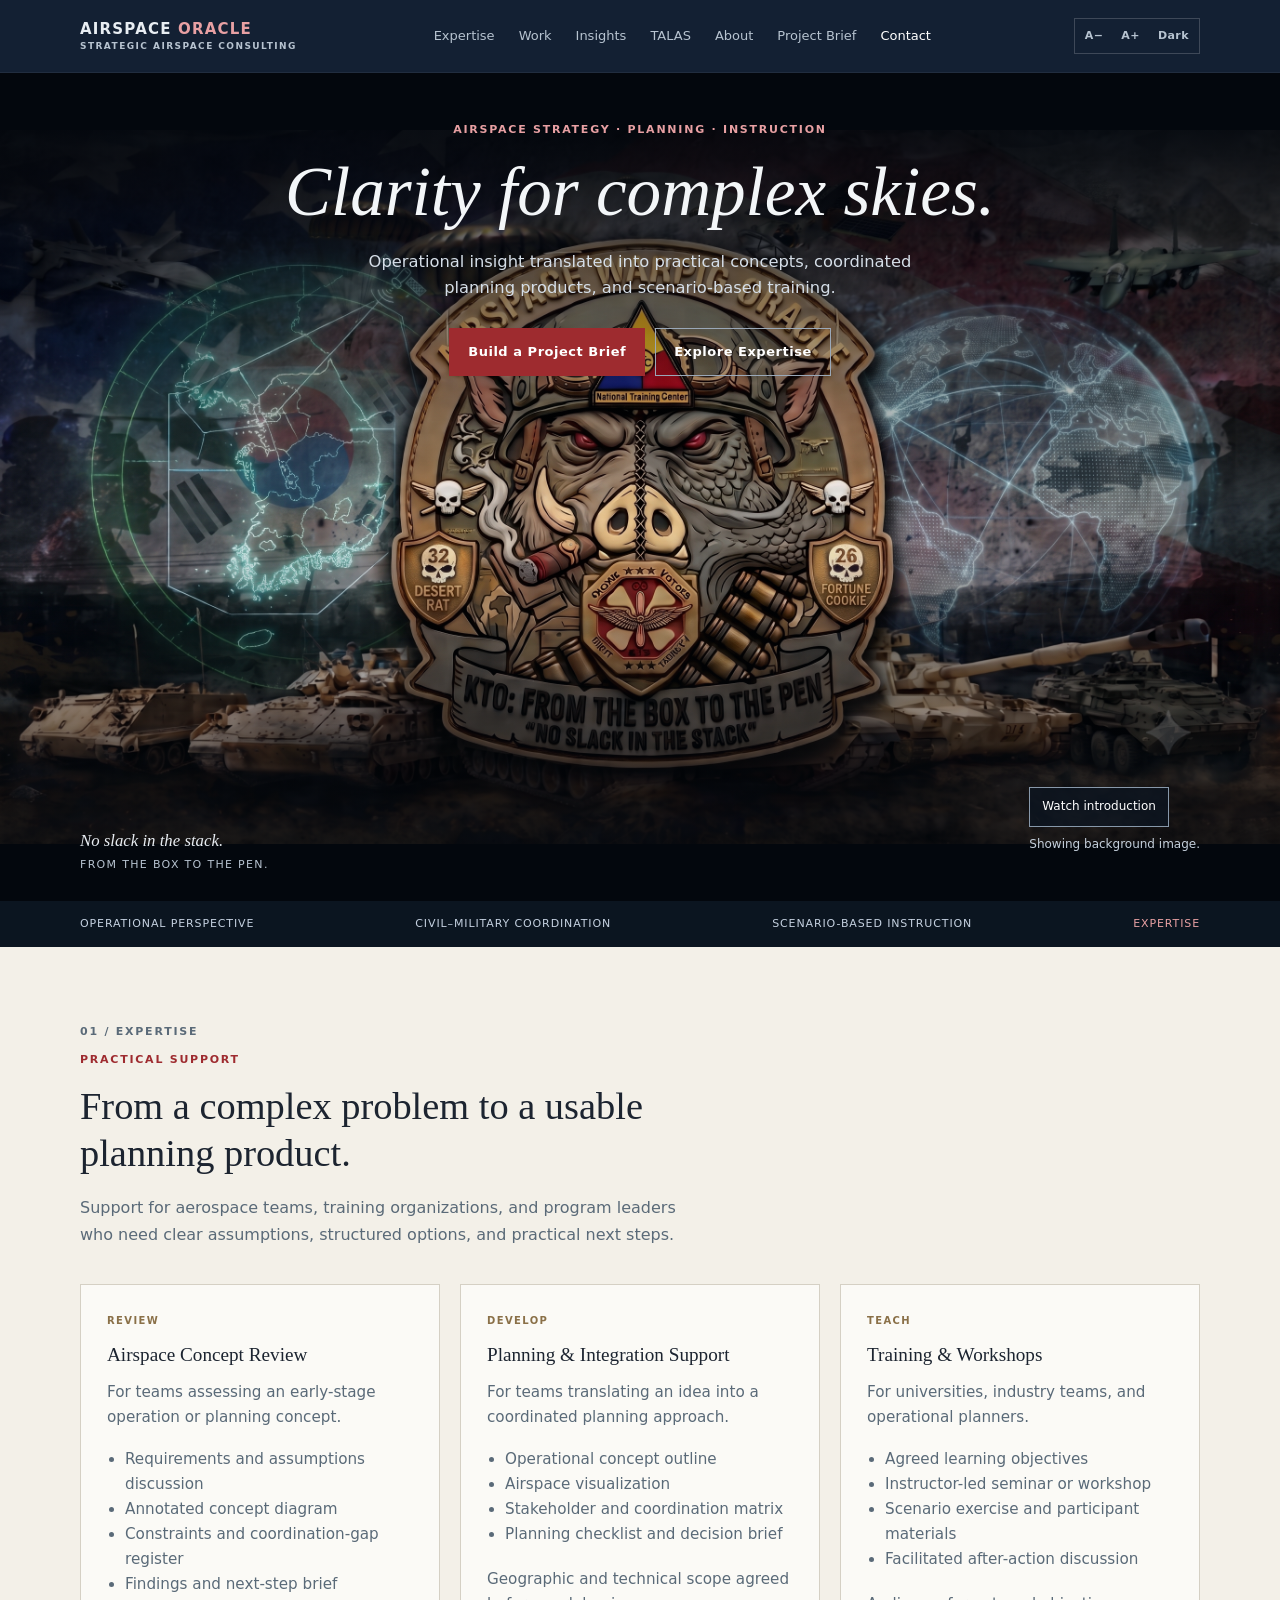
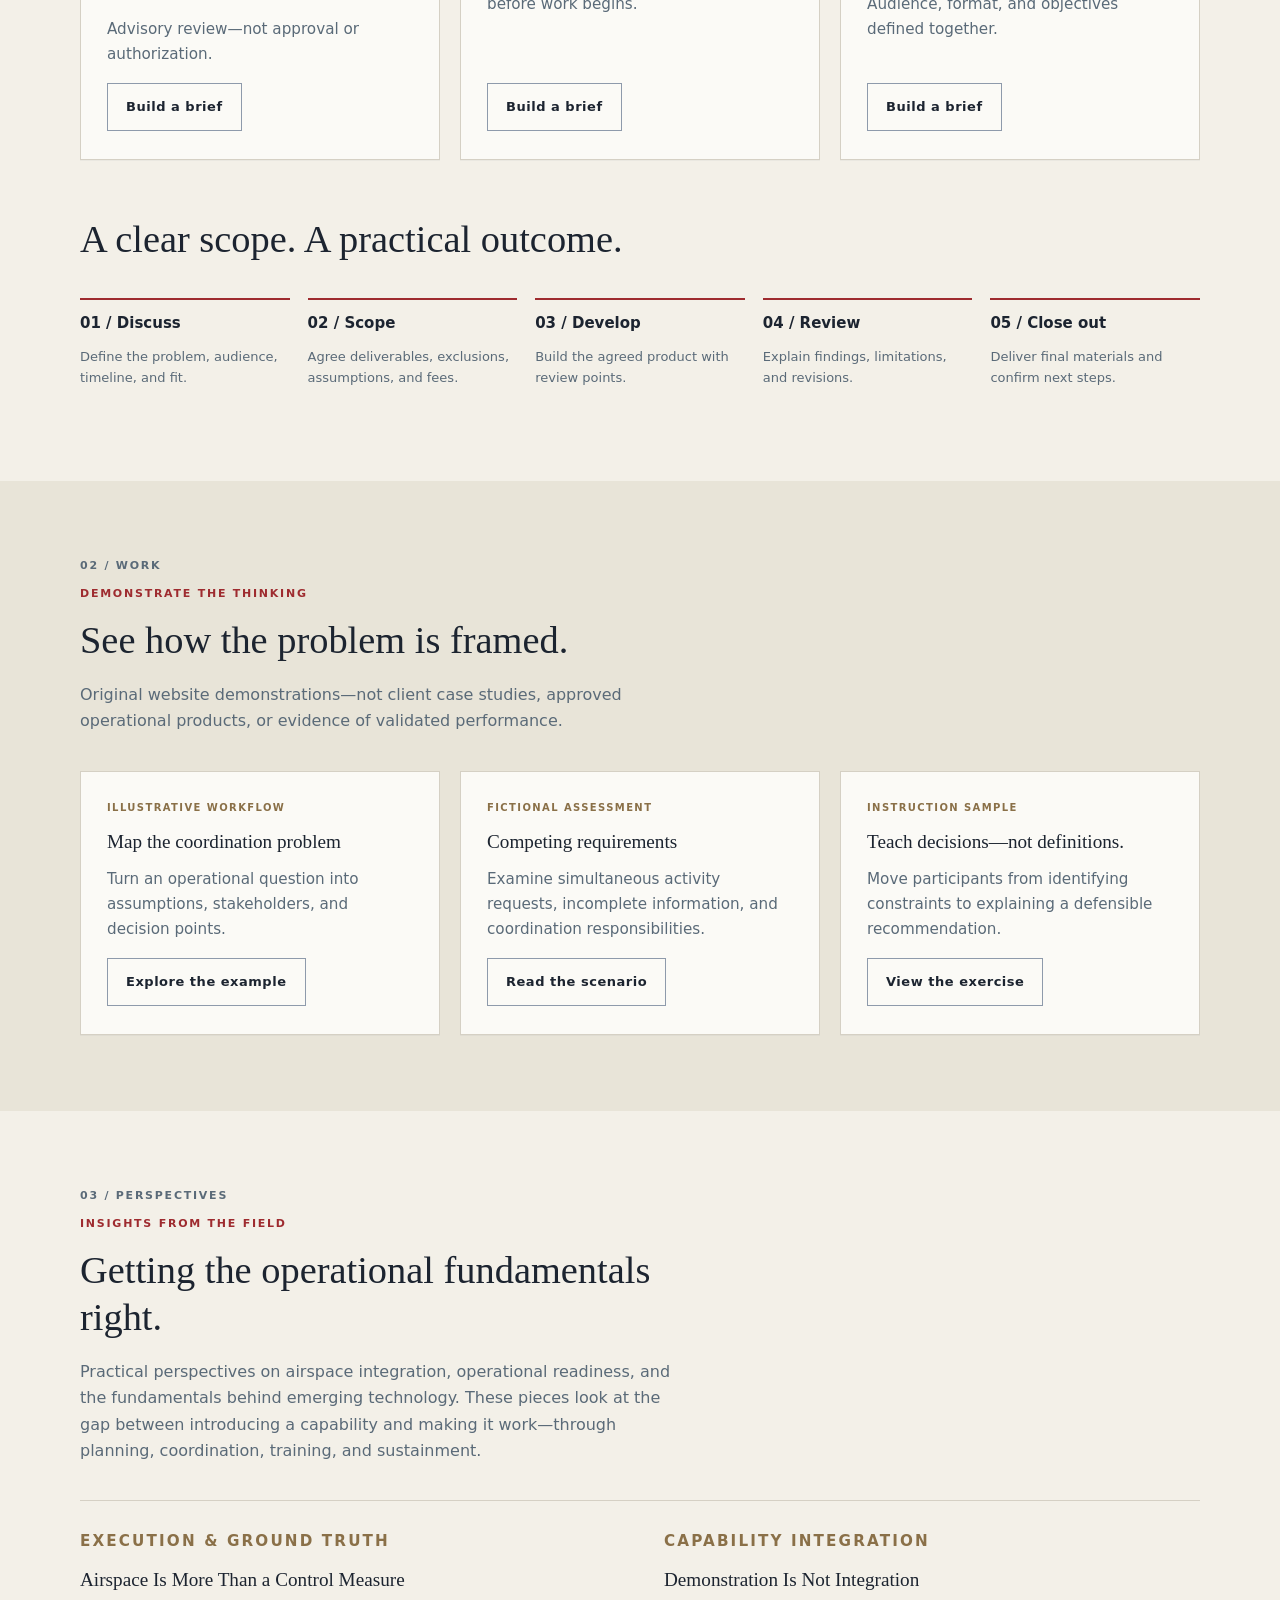
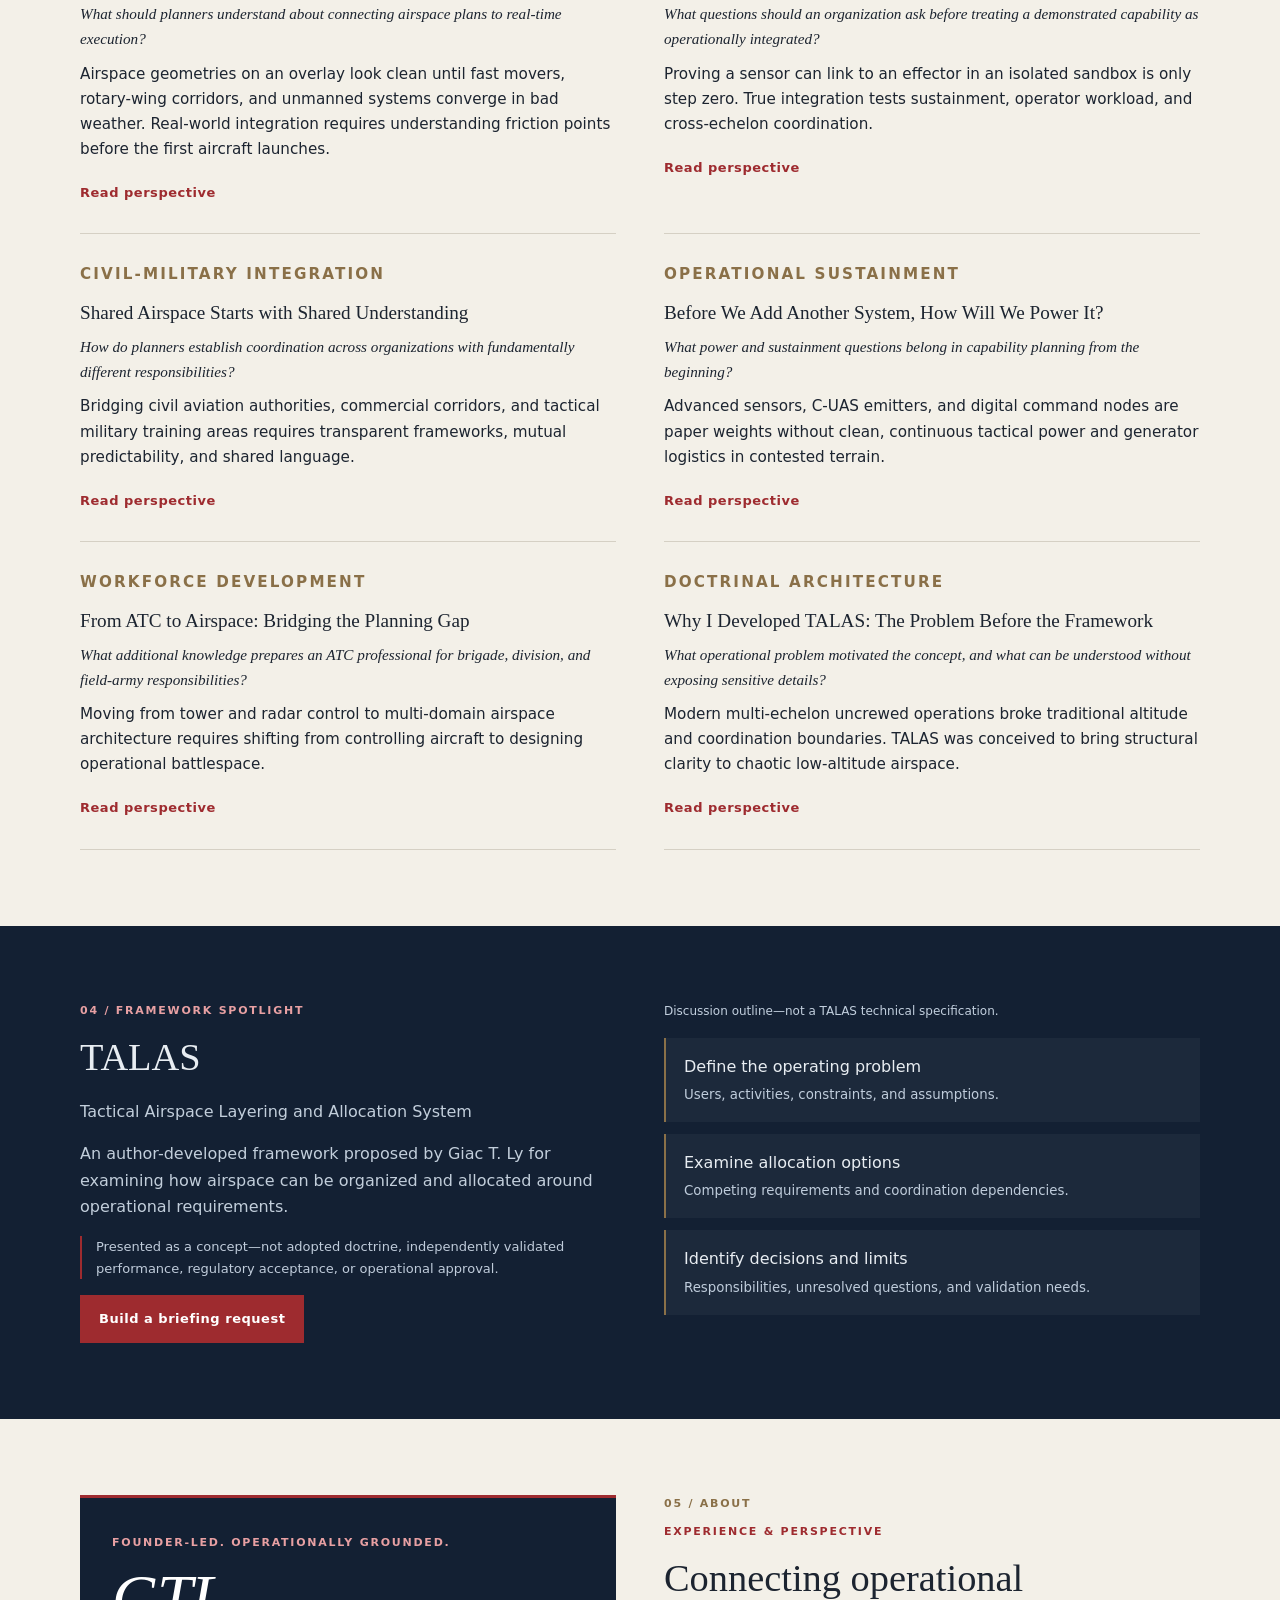
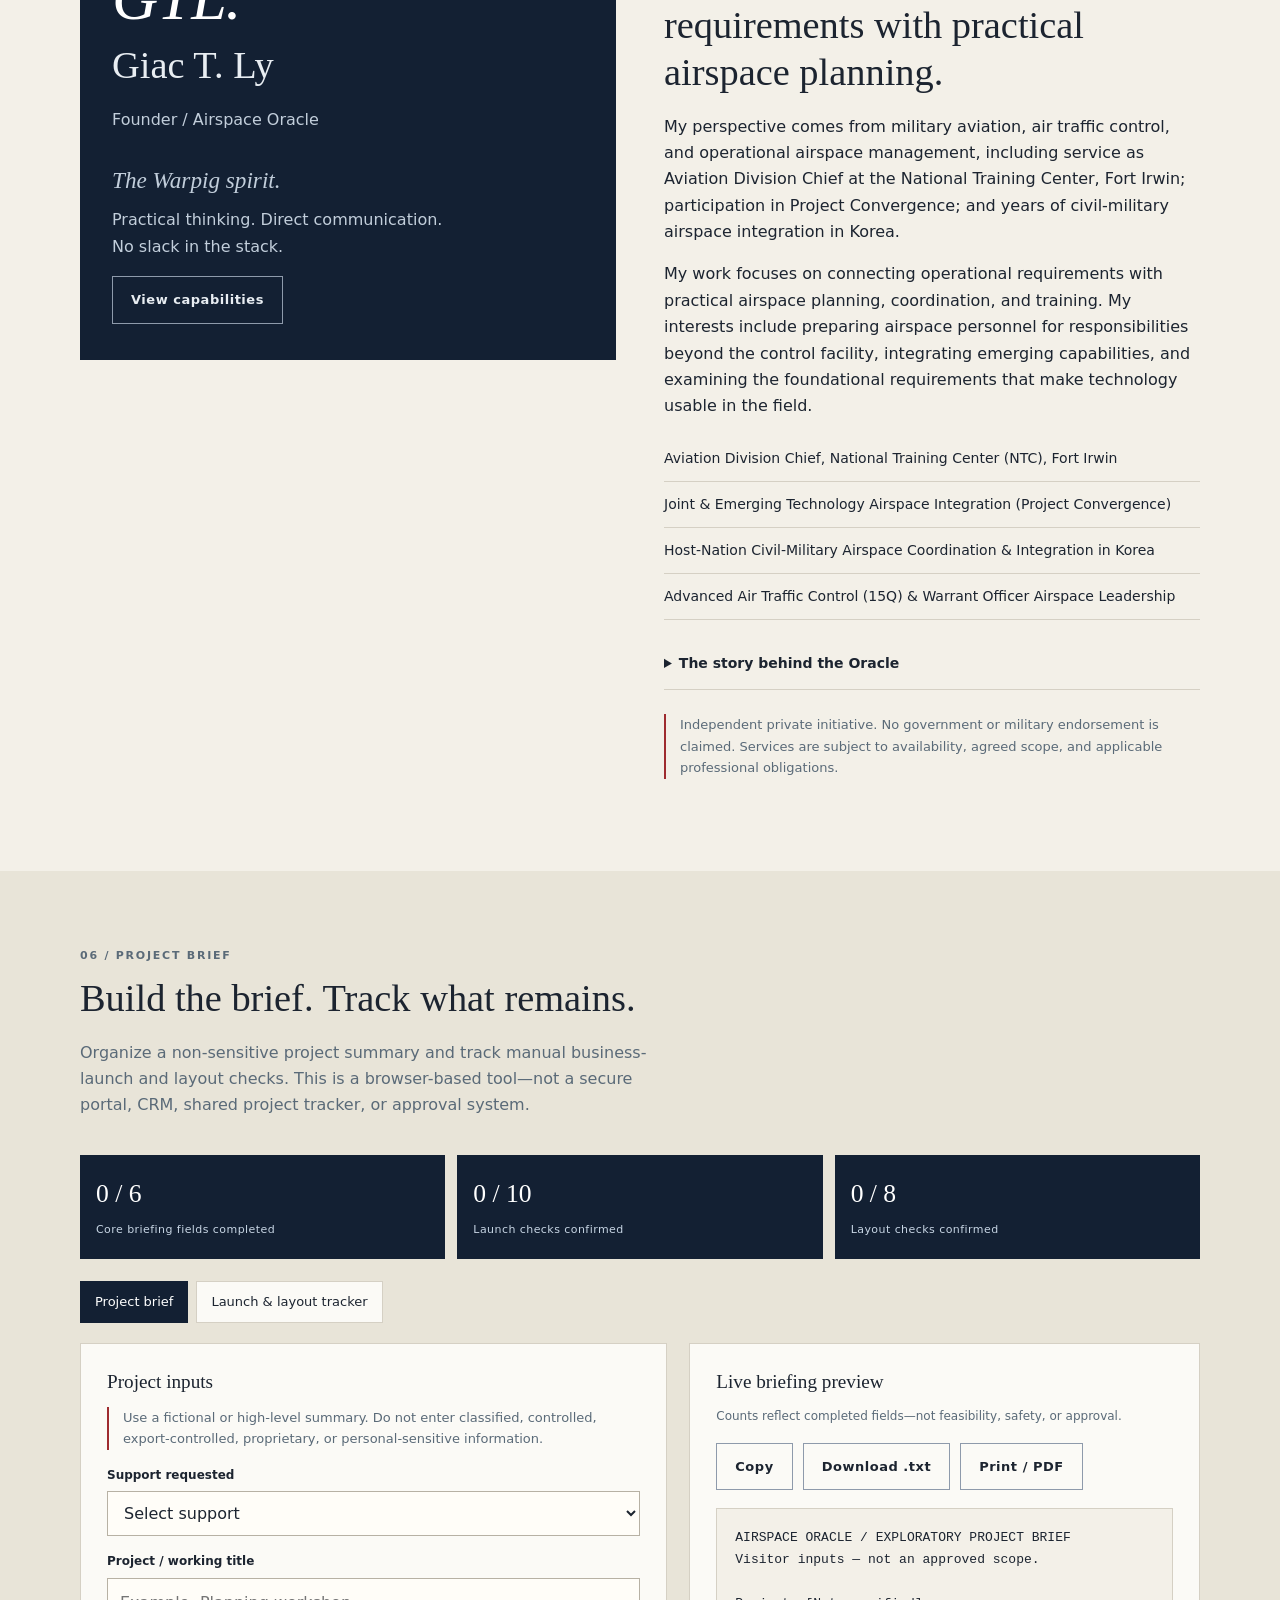
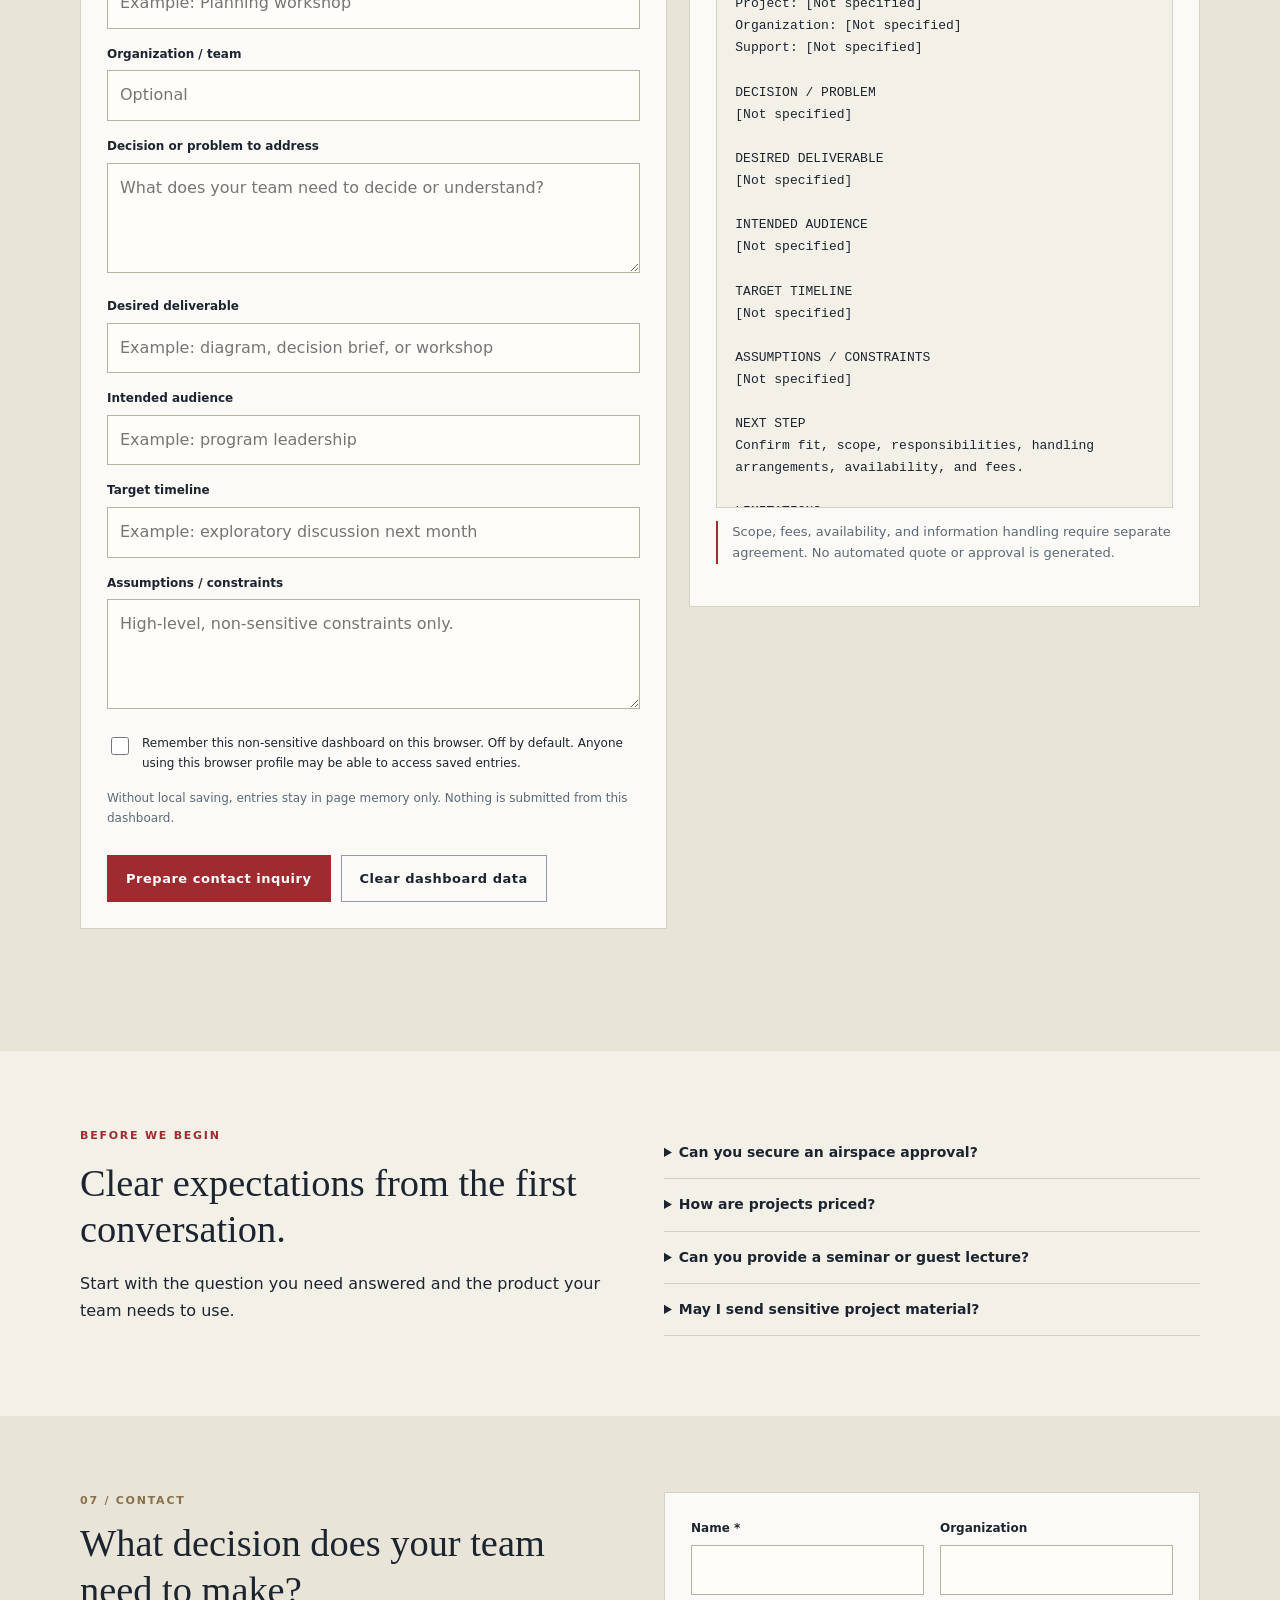
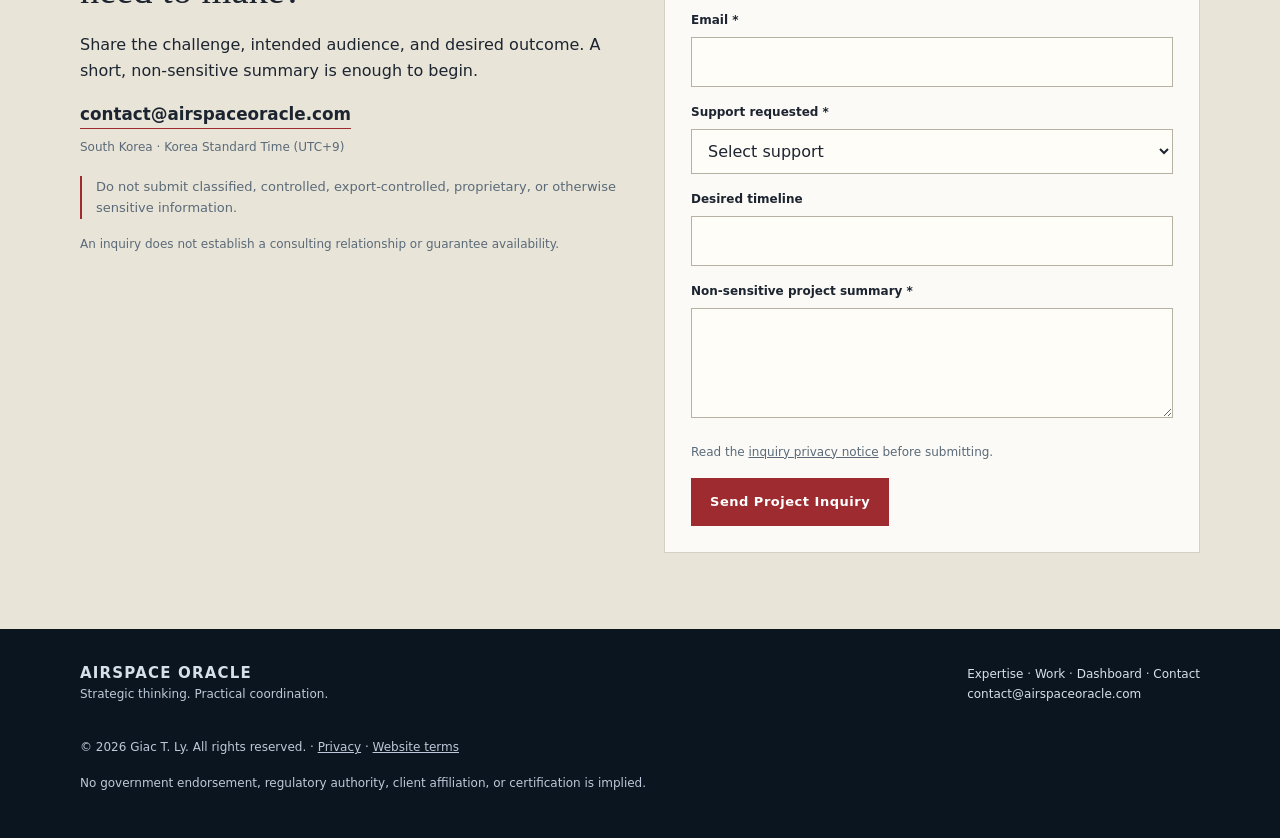
==== commit 6f22f023: "Add files via upload" ====
--- a/index.html
+++ b/index.html
@@ -1,211 +1,1640 @@
 <!DOCTYPE html>
-<html lang="en"><head><meta charset="utf-8"/><meta content="width=device-width,initial-scale=1" name="viewport"/><meta content="Airspace Oracle: strategic airspace consulting, planning concepts, practical training, and an interactive project briefing tool." name="description"/><meta content="#0b1728" name="theme-color"/><title>Airspace Oracle | Clarity for Complex Skies</title><style>
-:root{--navy:#0b1728;--red:#b92c38;--ink:#1c2b3d;--muted:#58697b;--paper:#f4f5f3;--line:#d9e1e8}*{box-sizing:border-box}html{scroll-behavior:smooth;scroll-padding-top:90px}body{margin:0;background:var(--paper);color:var(--ink);font:16px/1.7 Arial,sans-serif}button,input,textarea,select{font:inherit}button,a,input,select,textarea{touch-action:manipulation}a{color:inherit}button{cursor:pointer}a:focus-visible,button:focus-visible,input:focus-visible,textarea:focus-visible,select:focus-visible{outline:3px solid #ef6873;outline-offset:4px}[hidden]{display:none!important}.wrap{width:min(1160px,90%);margin:auto}.header{position:sticky;top:0;z-index:10;background:var(--navy);color:white}.nav{display:flex;align-items:center;justify-content:space-between;gap:20px;min-height:76px}.brand{font-size:18px;font-weight:800;letter-spacing:.12em;text-decoration:none}.brand span{color:#fb969e}.brand small{display:block;font-size:9px;font-weight:400;letter-spacing:.2em}nav{display:flex;gap:18px}nav a{font-size:12px;text-decoration:none;color:#d4dfed}.menu{display:none;background:transparent;border:1px solid #8998aa;color:white;padding:7px 12px}.hero{position:relative;isolation:isolate;background:#03070d;color:white;min-height:calc(100svh - 76px)}.poster,.hero video,.shade{position:absolute;inset:0;width:100%;height:100%}.poster{z-index:-3;background:#03070d url('./airspaceoraclebackground.png?v=20261018') center/contain no-repeat}.hero video{z-index:-2;object-fit:contain}.shade{z-index:-1;background:linear-gradient(180deg,#03070de8,transparent 54%,#03070ddc)}.hero-inner{display:flex;flex-direction:column;align-items:center;justify-content:space-between;min-height:calc(100svh - 76px);padding:35px 0 26px}.hero-copy{max-width:850px;text-align:center}.eyebrow{text-transform:uppercase;letter-spacing:.18em;font-size:11px;font-weight:700;color:var(--red);margin:0 0 15px}.hero .eyebrow{color:#ffadb3}h1{font-size:clamp(2rem,5.2vw,4.2rem);line-height:1.08;letter-spacing:-.035em;max-width:18ch;margin:0 auto 16px;text-wrap:balance}h2{font-size:clamp(28px,3.2vw,42px);line-height:1.18;letter-spacing:-.025em;margin:0 0 22px}h3{font-size:20px;line-height:1.3;margin:0 0 15px}p{margin:0 0 18px}.hero-copy>p:not(.eyebrow){max-width:600px;color:#e0e7f0;margin:0 auto;font-size:clamp(13px,1.3vw,16px)}.buttons{display:flex;flex-wrap:wrap;gap:10px;margin-top:23px}.hero-copy .buttons{justify-content:center}.btn{display:inline-flex;align-items:center;justify-content:center;border:1px solid var(--red);border-radius:3px;background:var(--red);color:white;font-size:13px;font-weight:700;padding:12px 19px;text-decoration:none}.btn.secondary{background:transparent;border-color:#9aaaba;color:inherit}.hero-bottom{display:flex;align-items:flex-end;justify-content:space-between;width:100%;gap:24px;margin-top:auto;padding-top:34svh}.hero-bottom>p{font-size:12px;color:#d2ddeb;margin:0}.media{display:flex;gap:8px;flex-wrap:wrap}.media button{font-size:11px;padding:10px 12px;background:#0b1728dc;color:white;border:1px solid #8798aa;border-radius:3px}.status{font-size:12px;color:var(--muted);min-height:22px;margin-top:10px}.hero .status{color:#d0d9e5;max-width:280px}.strip{background:var(--navy);padding:18px 0;color:#c5d1e0;font-size:11px;letter-spacing:.06em}.strip .wrap{display:flex;justify-content:space-between;gap:15px;flex-wrap:wrap}.section{padding:80px 0}.white{background:white}.dark{background:var(--navy);color:white}.intro{max-width:740px;margin-bottom:35px}.intro p{color:var(--muted)}.intro .eyebrow{color:var(--red)}.grid{display:grid;grid-template-columns:repeat(3,minmax(0,1fr));gap:23px}.card{padding:29px;background:white;border:1px solid var(--line);display:flex;flex-direction:column;min-width:0}.card p,.card li{font-size:14px;color:var(--muted)}.card ul{padding-left:19px;margin:0 0 22px}.card .btn{margin-top:auto;align-self:flex-start}.tag{font-size:10px;text-transform:uppercase;letter-spacing:.12em;color:var(--red);margin-bottom:22px}.small{font-size:12px;color:var(--muted)}.split{display:grid;grid-template-columns:1fr 1fr;gap:50px}.note{border-left:3px solid var(--red);padding-left:15px;font-size:12px;color:var(--muted)}.dark .note{color:#c0ccdb}.steps{display:grid;grid-template-columns:repeat(5,1fr);gap:18px;margin-top:40px}.step{border-top:2px solid var(--red);padding-top:17px}.step h3{font-size:15px}.step p{font-size:13px;color:var(--muted)}.layer{border-left:3px solid #f68a94;padding:20px;background:#ffffff0b;margin-bottom:16px}.layer small{display:block;color:#bfccdb}.bio{background:var(--navy);color:white;padding:38px;border-top:4px solid var(--red)}.initials{font-size:78px;font-weight:800;letter-spacing:-.05em}.timeline{list-style:none;padding:0}.timeline li{border-bottom:1px solid var(--line);padding:12px 0;font-size:14px}details{padding:17px 0;border-bottom:1px solid var(--line)}summary{cursor:pointer;font-size:14px;font-weight:700}details p{margin:14px 0 0;color:var(--muted);font-size:14px}.dashboard{background:#eaf0f5}.stats{display:grid;grid-template-columns:repeat(3,1fr);gap:12px;margin-bottom:23px}.stat{background:var(--navy);color:white;padding:19px;border-radius:4px}.stat strong{display:block;font-size:25px}.stat small{color:#c7d5e4;font-size:11px}.tabs{display:flex;gap:8px;flex-wrap:wrap;margin-bottom:20px}.tabs button{background:white;border:1px solid #a7b7c8;padding:10px 15px;color:var(--ink);font-size:13px}.tabs button[aria-pressed=true]{background:var(--navy);color:white}.dashgrid{display:grid;grid-template-columns:minmax(0,1.15fr) minmax(0,1fr);gap:24px;align-items:start}.panel{padding:27px;background:white;border:1px solid var(--line);border-radius:5px;min-width:0}.fields{display:grid;grid-template-columns:1fr 1fr;gap:17px}.field{margin-bottom:18px}label{display:block;font-size:12px;font-weight:700;margin-bottom:7px}input,select,textarea{width:100%;padding:12px;border:1px solid #a9b7c5;border-radius:2px;background:white;color:var(--ink)}textarea{min-height:115px;resize:vertical}.local{display:flex;gap:10px;font-size:12px;font-weight:400;margin:18px 0}.local input{width:18px;height:18px;flex-shrink:0;margin-top:4px}.preview{white-space:pre-wrap;overflow-wrap:anywhere;background:#f3f6f8;border:1px solid var(--line);padding:20px;font:13px/1.8 Arial,sans-serif;max-height:600px;overflow:auto}.checks{display:grid;gap:9px}.check{display:flex;align-items:flex-start;gap:10px;background:#f3f6f8;padding:12px;border:1px solid #e0e7ed}.check input{width:18px;height:18px;margin-top:4px;flex-shrink:0;accent-color:var(--red)}.check label{margin:0;font-size:13px}.check small{display:block;font-weight:400;color:var(--muted);font-size:11px;margin-top:4px}.progress{height:8px;background:#dce3eb;border-radius:8px;overflow:hidden;margin:17px 0 8px}.progress div{height:100%;background:var(--red);width:0}.jump{display:flex;gap:9px;flex-wrap:wrap}.jump a{font-size:12px}.trap{display:none}.footer{padding:35px 0;background:#06101d;color:#bdc9d8;font-size:12px}.footer-top{display:flex;justify-content:space-between;gap:20px}.footer button{border:0;background:none;color:inherit;text-decoration:underline;padding:0;font-size:12px}dialog{border:0;border-radius:5px;padding:30px;width:min(850px,92vw);max-height:85svh;overflow:auto;color:var(--ink)}dialog::backdrop{background:#03070dd9}.close{float:right;background:var(--navy);color:white;border:0;padding:9px 14px;margin:0 0 18px 15px}dialog h2{clear:both;font-size:28px}dialog video{width:100%;max-height:65svh}.section-number{font-size:10px;letter-spacing:.18em;color:var(--muted);text-transform:uppercase;margin-bottom:12px}
-@media(max-width:950px){nav{gap:10px}nav a{font-size:11px}.brand{font-size:15px}.brand small{font-size:8px}}
-@media(max-width:760px){.menu{display:block}.nav{flex-wrap:wrap;padding:14px 0}nav{display:none;width:100%;flex-direction:column;align-items:flex-start;padding:10px 0}nav.open{display:flex}nav a{font-size:14px;padding:5px 0}.grid,.split,.dashgrid{grid-template-columns:1fr}.split{gap:30px}.section{padding:56px 0}.hero-inner{padding-top:25px}.hero-copy h1{font-size:clamp(1.9rem,8vw,3.2rem)}.hero-bottom{flex-direction:column;align-items:flex-start;padding-top:30svh;gap:17px}.hero-copy .btn{font-size:12px;padding:11px 14px}.steps{grid-template-columns:1fr 1fr}.panel,.card{padding:23px}.footer-top{flex-direction:column}.fields{grid-template-columns:1fr}.stat{padding:13px}.stat strong{font-size:22px}.stat small{font-size:10px}.media button{min-height:42px}.hero-bottom .status{margin-bottom:0}}
-@media(max-width:360px){.stats{grid-template-columns:1fr}.brand{font-size:14px}.panel{padding:17px}h1{font-size:1.85rem}.hero-bottom{padding-top:24svh}}
-@media(prefers-reduced-motion:reduce){html{scroll-behavior:auto}}
-@media print{body.print-brief>*{display:none!important}body.print-brief #print-area{display:block!important;white-space:pre-wrap;font:12px/1.7 Arial,sans-serif;background:white;color:black}body.print-cap>*{display:none!important}body.print-cap #capability{display:block!important;position:static;max-height:none;width:100%;padding:0}body.print-cap #capability .close,body.print-cap #capability .buttons{display:none!important}}
-
-/* =========================================================
-   EXECUTIVE POLISH (OPTION A) - CLEAN, RESTRAINED, AUTHORITATIVE
-   ========================================================= */
+<html lang="en">
+<head>
+<meta charset="utf-8"/>
+<meta name="viewport" content="width=device-width,initial-scale=1"/>
+<meta name="description" content="Airspace Oracle: strategic airspace consulting, planning concepts, practical training, and an interactive project briefing tool."/>
+<meta name="theme-color" content="#132033"/>
+<title>Airspace Oracle | Clarity for Complex Skies</title>
+<script>
+/* Apply saved theme/type size before paint to avoid a flash. */
+(function () {
+  try {
+    var t = localStorage.getItem('oracle-theme');
+    if (!t) t = matchMedia('(prefers-color-scheme: dark)').matches ? 'dark' : 'light';
+    document.documentElement.setAttribute('data-theme', t);
+    var s = localStorage.getItem('oracle-font-scale');
+    if (s) document.documentElement.style.setProperty('--font-scale', s);
+  } catch (e) {}
+})();
+</script>
+<style>
+/* ----------------------------------------------------------------
+   Airspace Oracle — briefing-book system
+   Light paper is the default (document, not dashboard).
+   Dark theme is a true alternate palette, not a layer of !important.
+   ---------------------------------------------------------------- */
 :root {
-    --font-scale: 1;
-    --navy: #0B1728;
-    --blue: #245EA8;
-    --bronze: #A88A54;
-    --red: #B92C38;
-
-    /* Dark Theme */
-    --bg-page: #08111e;
-    --bg-card: #0f1c2e;
-    --bg-card-alt: #14243b;
-    --text-main: #f1f5f9;
-    --text-muted: #94a3b8;
-    --text-heading: #ffffff;
-    --border-color: #1e324a;
-    --input-bg: #0b1728;
-    --input-text: #ffffff;
-    --input-border: #334d6e;
-    --dialog-bg: #0c1829;
-    --dialog-text: #f8fafc;
-}
-
-[data-theme="light"] {
-    --bg-page: #f8fafc;
-    --bg-card: #ffffff;
-    --bg-card-alt: #f1f5f9;
-    --text-main: #1e293b;
-    --text-muted: #475569;
-    --text-heading: #0f172a;
-    --border-color: #cbd5e1;
-    --input-bg: #ffffff;
-    --input-text: #0f172a;
-    --input-border: #94a3b8;
-    --dialog-bg: #ffffff;
-    --dialog-text: #0f172a;
-}
-
+  --font-scale: 1;
+  --font-display: Georgia, "Iowan Old Style", "Palatino Linotype", Palatino, "Times New Roman", serif;
+  --font-body: "Segoe UI", system-ui, -apple-system, "Helvetica Neue", Arial, sans-serif;
+  --font-mono: ui-monospace, "Cascadia Code", "SF Mono", Consolas, monospace;
+
+  --navy: #132033;
+  --navy-deep: #0b1520;
+  --red: #9e2b2f;
+  --red-soft: #c45b60;
+  --bronze: #8a7048;
+  --ink: #1c2430;
+  --muted: #5a6a78;
+  --paper: #f3f0e8;
+  --paper-2: #e8e4d8;
+  --card: #fbfaf6;
+  --line: #d5d0c4;
+  --input-bg: #fffdf8;
+  --input-text: #1c2430;
+  --input-border: #b7b1a4;
+  --dialog-bg: #fbfaf6;
+  --header-fg: #e8edf2;
+  --header-muted: #b7c3d0;
+  --shade: #0b1520;
+  --focus: #c45b60;
+  --shadow: 0 1px 0 rgba(19, 32, 51, 0.04);
+}
+
+[data-theme="dark"] {
+  --ink: #e7edf3;
+  --muted: #9aa8b6;
+  --paper: #0c1219;
+  --paper-2: #111923;
+  --card: #151d28;
+  --line: #2a3848;
+  --input-bg: #0e1620;
+  --input-text: #e7edf3;
+  --input-border: #3d4e60;
+  --dialog-bg: #151d28;
+  --shadow: none;
+  color-scheme: dark;
+}
+
+[data-theme="light"] { color-scheme: light; }
+
+*, *::before, *::after { box-sizing: border-box; }
+html {
+  scroll-behavior: smooth;
+  scroll-padding-top: 88px;
+  font-size: calc(100% * var(--font-scale));
+}
 body {
-    background: var(--bg-page) !important;
-    color: var(--text-main) !important;
-    font-size: calc(16px * var(--font-scale)) !important;
-    line-height: 1.7;
-    transition: background-color 0.25s ease, color 0.25s ease;
-}
-
-h1 { font-size: calc(clamp(2rem, 5vw, 4rem) * var(--font-scale)) !important; }
-h2 { font-size: calc(clamp(26px, 3vw, 40px) * var(--font-scale)) !important; color: var(--text-heading) !important; }
-h3 { font-size: calc(19px * var(--font-scale)) !important; color: var(--text-heading) !important; }
-p, li { font-size: calc(15px * var(--font-scale)) !important; color: var(--text-muted); }
-.small { font-size: calc(13px * var(--font-scale)) !important; }
-
-/* Subtle Hero & Card Styling */
-.section.white { background: var(--bg-page) !important; }
-.section:not(.dark):not(.white) { background: var(--bg-card-alt) !important; }
-.card, .panel, .contact-box {
-    background: var(--bg-card) !important;
-    border: 1px solid var(--border-color) !important;
-    color: var(--text-main) !important;
-}
-.card p, .card li, .panel p { color: var(--text-muted) !important; }
-.dashboard { background: var(--bg-card-alt) !important; }
+  margin: 0;
+  background: var(--paper);
+  color: var(--ink);
+  font: 1rem/1.65 var(--font-body);
+}
+button, input, textarea, select { font: inherit; color: inherit; }
+button, a, input, select, textarea { touch-action: manipulation; }
+a { color: inherit; }
+button { cursor: pointer; }
+img, video { max-width: 100%; }
+[hidden] { display: none !important; }
+
+a:focus-visible,
+button:focus-visible,
+input:focus-visible,
+textarea:focus-visible,
+select:focus-visible,
+summary:focus-visible {
+  outline: 2px solid var(--focus);
+  outline-offset: 3px;
+}
+
+.skip {
+  position: absolute;
+  left: 12px;
+  top: -40px;
+  z-index: 20;
+  background: var(--red);
+  color: #fff;
+  padding: 8px 12px;
+  font-size: 13px;
+  font-weight: 700;
+  text-decoration: none;
+}
+.skip:focus { top: 12px; }
+
+.wrap { width: min(1120px, 90%); margin: auto; }
+
+/* ----- Header ----- */
+.header {
+  position: sticky;
+  top: 0;
+  z-index: 10;
+  background: var(--navy);
+  color: var(--header-fg);
+  border-bottom: 1px solid rgba(255,255,255,.06);
+}
+.nav {
+  display: flex;
+  align-items: center;
+  justify-content: space-between;
+  gap: 20px;
+  min-height: 72px;
+}
+.brand {
+  font-family: var(--font-body);
+  font-size: 15px;
+  font-weight: 700;
+  letter-spacing: .08em;
+  text-decoration: none;
+  line-height: 1.15;
+}
+.brand span { color: #e8a0a3; font-weight: 700; }
+.brand small {
+  display: block;
+  margin-top: 3px;
+  font-size: 9px;
+  font-weight: 600;
+  letter-spacing: .16em;
+  color: var(--header-muted);
+}
+nav { display: flex; align-items: center; gap: 4px; }
+nav a {
+  font-size: 13px;
+  text-decoration: none;
+  color: var(--header-muted);
+  padding: 8px 10px;
+}
+nav a:hover { color: #fff; }
+nav a[href="#contact"] { color: #fff; }
+.menu {
+  display: none;
+  background: transparent;
+  border: 1px solid #6d7c8d;
+  color: #fff;
+  padding: 7px 12px;
+  font-size: 13px;
+}
+.prefs {
+  display: inline-flex;
+  align-items: center;
+  gap: 2px;
+  margin-left: 6px;
+  padding: 2px;
+  border: 1px solid rgba(255,255,255,.18);
+}
+.prefs button {
+  background: transparent;
+  border: 0;
+  color: var(--header-muted);
+  font-size: 11px;
+  font-weight: 700;
+  letter-spacing: .04em;
+  padding: 6px 8px;
+  min-width: 32px;
+}
+.prefs button:hover { color: #fff; background: rgba(255,255,255,.08); }
+
+/* ----- Hero ----- */
+.hero {
+  position: relative;
+  isolation: isolate;
+  background: var(--shade);
+  color: #f3f6f8;
+  min-height: calc(100svh - 72px);
+}
+.poster, .hero video, .shade {
+  position: absolute;
+  inset: 0;
+  width: 100%;
+  height: 100%;
+}
+.poster {
+  z-index: -3;
+  background: #03070d url('./airspaceoraclebackground.png?v=20261018') center/contain no-repeat;
+}
+.hero video { z-index: -2; object-fit: contain; }
+.shade {
+  z-index: -1;
+  background: linear-gradient(180deg, #03070de8, transparent 54%, #03070ddc);
+}
+.hero-inner {
+  display: flex;
+  flex-direction: column;
+  align-items: center;
+  justify-content: space-between;
+  min-height: calc(100svh - 72px);
+  padding: 48px 0 28px;
+}
+.hero-copy { max-width: 820px; text-align: center; }
+.eyebrow {
+  text-transform: uppercase;
+  letter-spacing: .16em;
+  font-size: 11px;
+  font-weight: 700;
+  color: var(--red);
+  margin: 0 0 14px;
+}
+.hero .eyebrow { color: #e8a0a3; }
+h1, h2, h3 { font-family: var(--font-display); font-weight: 500; color: inherit; letter-spacing: 0; }
+h1 {
+  font-size: clamp(2.4rem, 5.4vw, 4.4rem);
+  line-height: 1.12;
+  max-width: 14em;
+  margin: 0 auto 18px;
+  font-style: italic;
+  font-weight: 500;
+}
+h2 {
+  font-size: clamp(1.7rem, 3vw, 2.45rem);
+  line-height: 1.22;
+  margin: 0 0 18px;
+}
+h3 { font-size: 1.2rem; line-height: 1.3; margin: 0 0 12px; }
+p { margin: 0 0 16px; }
+.hero-copy > p:not(.eyebrow) {
+  max-width: 36em;
+  color: #d5dee8;
+  margin: 0 auto;
+  font-size: 1.02rem;
+}
+.buttons { display: flex; flex-wrap: wrap; gap: 10px; margin-top: 26px; }
+.hero-copy .buttons { justify-content: center; }
+.btn {
+  display: inline-flex;
+  align-items: center;
+  justify-content: center;
+  border: 1px solid var(--red);
+  border-radius: 0;
+  background: var(--red);
+  color: #fff;
+  font-size: 13px;
+  font-weight: 700;
+  letter-spacing: .04em;
+  padding: 12px 18px;
+  text-decoration: none;
+}
+.btn:hover { filter: brightness(1.08); }
+.btn.secondary {
+  background: transparent;
+  border-color: #8e9aab;
+  color: inherit;
+}
+.hero .btn.secondary { color: #fff; border-color: #9aa8b8; }
+.hero-bottom {
+  display: flex;
+  align-items: flex-end;
+  justify-content: space-between;
+  width: 100%;
+  gap: 24px;
+  margin-top: auto;
+  padding-top: 28svh;
+}
+.motto {
+  font-family: var(--font-display);
+  font-style: italic;
+  font-size: 1.05rem;
+  line-height: 1.45;
+  color: #e8edf2;
+  margin: 0;
+}
+.motto small {
+  display: block;
+  margin-top: 4px;
+  font-family: var(--font-body);
+  font-style: normal;
+  font-size: 11px;
+  letter-spacing: .12em;
+  text-transform: uppercase;
+  color: #b7c3d0;
+}
+.media { display: flex; gap: 8px; flex-wrap: wrap; }
+.media button {
+  font-size: 12px;
+  padding: 9px 12px;
+  background: rgba(11, 21, 32, .75);
+  color: #fff;
+  border: 1px solid #8798aa;
+}
+.status { font-size: 12px; color: var(--muted); min-height: 22px; margin-top: 8px; }
+.hero .status { color: #c5d0dc; max-width: 280px; }
+
+.strip {
+  background: var(--navy-deep);
+  padding: 14px 0;
+  color: #c5d1e0;
+  font-size: 11px;
+  letter-spacing: .08em;
+  text-transform: uppercase;
+}
+.strip .wrap { display: flex; justify-content: space-between; gap: 15px; flex-wrap: wrap; }
+.strip a { color: #e8a0a3; text-decoration: none; letter-spacing: .08em; }
+
+/* ----- Sections ----- */
+.section { padding: 76px 0; }
+.section.band { background: var(--paper-2); }
+.section.dark {
+  background: var(--navy);
+  color: #e8edf2;
+}
+.section.dark p,
+.section.dark li { color: #c2cedb; }
+.intro { max-width: 38em; margin-bottom: 36px; }
+.intro p { color: var(--muted); }
+.intro .eyebrow { color: var(--red); }
+.section-number {
+  font-size: 11px;
+  letter-spacing: .16em;
+  color: var(--bronze);
+  text-transform: uppercase;
+  margin: 0 0 10px;
+  font-weight: 700;
+}
+
+.grid {
+  display: grid;
+  grid-template-columns: repeat(3, minmax(0, 1fr));
+  gap: 20px;
+}
+.card {
+  padding: 28px 26px;
+  background: var(--card);
+  border: 1px solid var(--line);
+  display: flex;
+  flex-direction: column;
+  min-width: 0;
+  box-shadow: var(--shadow);
+}
+.card p, .card li { font-size: .95rem; color: var(--muted); }
+.card ul { padding-left: 18px; margin: 0 0 20px; }
+.card .btn { margin-top: auto; align-self: flex-start; }
+.tag {
+  font-size: 10px;
+  text-transform: uppercase;
+  letter-spacing: .14em;
+  color: var(--bronze);
+  margin: 0 0 14px;
+  font-weight: 700;
+}
+.small { font-size: 12px; color: var(--muted); }
+.split { display: grid; grid-template-columns: 1fr 1fr; gap: 48px; align-items: start; }
+.note {
+  border-left: 2px solid var(--red);
+  padding-left: 14px;
+  font-size: 13px;
+  color: var(--muted);
+}
+.section.dark .note { color: #c0ccdb; }
+
+.steps {
+  display: grid;
+  grid-template-columns: repeat(5, 1fr);
+  gap: 18px;
+  margin-top: 36px;
+}
+.step { border-top: 2px solid var(--red); padding-top: 14px; }
+.step h3 { font-size: 15px; font-family: var(--font-body); font-weight: 700; }
+.step p { font-size: 13px; color: var(--muted); }
+
+.layer {
+  border-left: 2px solid var(--bronze);
+  padding: 16px 16px 16px 18px;
+  background: rgba(255,255,255,.04);
+  margin-bottom: 12px;
+}
+.layer small { display: block; color: #bfccdb; margin-top: 4px; }
+
+/* ----- Insights: editorial list, not a card farm ----- */
+.insights {
+  display: grid;
+  grid-template-columns: 1fr 1fr;
+  gap: 0 48px;
+  border-top: 1px solid var(--line);
+}
+.insight {
+  padding: 28px 0;
+  border-bottom: 1px solid var(--line);
+}
+.insight h3 { margin-bottom: 8px; }
+.question {
+  font-family: var(--font-display);
+  font-style: italic;
+  font-size: 1.02rem;
+  color: var(--ink);
+  margin: 0 0 10px;
+}
+.insight p { font-size: .95rem; }
+.text-link {
+  background: none;
+  border: 0;
+  padding: 0;
+  color: var(--red);
+  font-size: 13px;
+  font-weight: 700;
+  letter-spacing: .04em;
+  text-decoration: none;
+  display: inline-block;
+  margin-top: 4px;
+}
+.text-link:hover { text-decoration: underline; }
+
+/* ----- About ----- */
+.bio {
+  background: var(--navy);
+  color: #e8edf2;
+  padding: 36px 32px;
+  border-top: 3px solid var(--red);
+}
+.bio p { color: #c2cedb; }
+.initials {
+  font-family: var(--font-display);
+  font-style: italic;
+  font-size: 64px;
+  font-weight: 500;
+  letter-spacing: -.02em;
+  line-height: 1;
+  margin: 8px 0 12px;
+  color: #fff;
+}
+.spirit {
+  font-family: var(--font-display);
+  font-style: italic;
+  font-size: 1.45rem;
+  color: #fff;
+  margin: 28px 0 8px;
+}
+.timeline { list-style: none; padding: 0; margin: 8px 0 18px; }
+.timeline li {
+  border-bottom: 1px solid var(--line);
+  padding: 11px 0;
+  font-size: 14px;
+}
+details { padding: 14px 0; border-bottom: 1px solid var(--line); }
+summary { cursor: pointer; font-size: 14px; font-weight: 700; }
+details p { margin: 12px 0 0; color: var(--muted); font-size: 14px; }
+
+/* ----- Dashboard ----- */
+.dashboard { background: var(--paper-2); }
+.stats {
+  display: grid;
+  grid-template-columns: repeat(3, 1fr);
+  gap: 12px;
+  margin-bottom: 22px;
+}
+.stat {
+  background: var(--navy);
+  color: #fff;
+  padding: 18px 16px;
+}
+.stat strong { display: block; font-family: var(--font-display); font-size: 1.6rem; font-weight: 500; }
+.stat small { color: #c7d5e4; font-size: 11px; letter-spacing: .04em; }
+.tabs { display: flex; gap: 8px; flex-wrap: wrap; margin-bottom: 20px; }
+.tabs button {
+  background: var(--card);
+  border: 1px solid var(--line);
+  padding: 9px 14px;
+  color: var(--ink);
+  font-size: 13px;
+}
+.tabs button[aria-pressed="true"] {
+  background: var(--navy);
+  color: #fff;
+  border-color: var(--navy);
+}
+.dashgrid {
+  display: grid;
+  grid-template-columns: minmax(0, 1.15fr) minmax(0, 1fr);
+  gap: 22px;
+  align-items: start;
+}
+.panel {
+  padding: 26px;
+  background: var(--card);
+  border: 1px solid var(--line);
+  min-width: 0;
+}
+.fields { display: grid; grid-template-columns: 1fr 1fr; gap: 16px; }
+.field { margin-bottom: 16px; }
+label { display: block; font-size: 12px; font-weight: 700; margin-bottom: 6px; }
+input, select, textarea {
+  width: 100%;
+  padding: 11px 12px;
+  border: 1px solid var(--input-border);
+  border-radius: 0;
+  background: var(--input-bg);
+  color: var(--input-text);
+}
+textarea { min-height: 110px; resize: vertical; }
+.local { display: flex; gap: 10px; font-size: 12px; font-weight: 400; margin: 16px 0; }
+.local input { width: 18px; height: 18px; flex-shrink: 0; margin-top: 3px; }
 .preview {
-    background: var(--bg-page) !important;
-    border-color: var(--border-color) !important;
-    color: var(--text-main) !important;
-    font-size: calc(13px * var(--font-scale)) !important;
-}
-input, select, textarea {
-    background: var(--input-bg) !important;
-    color: var(--input-text) !important;
-    border-color: var(--input-border) !important;
-}
-details { border-color: var(--border-color) !important; }
-summary { color: var(--text-heading) !important; }
-.airspace-visual {
-    background: var(--bg-card) !important;
-    border-color: var(--border-color) !important;
-}
+  white-space: pre-wrap;
+  overflow-wrap: anywhere;
+  background: var(--paper);
+  border: 1px solid var(--line);
+  padding: 18px;
+  font: 13px/1.7 var(--font-mono);
+  max-height: 600px;
+  overflow: auto;
+  color: var(--ink);
+}
+.checks { display: grid; gap: 8px; }
+.check {
+  display: flex;
+  align-items: flex-start;
+  gap: 10px;
+  background: var(--paper);
+  padding: 12px;
+  border: 1px solid var(--line);
+}
+.check input { width: 18px; height: 18px; margin-top: 3px; flex-shrink: 0; accent-color: var(--red); }
+.check label { margin: 0; font-size: 13px; }
+.check small {
+  display: block;
+  font-weight: 400;
+  color: var(--muted);
+  font-size: 11px;
+  margin-top: 4px;
+}
+.progress {
+  height: 6px;
+  background: var(--line);
+  overflow: hidden;
+  margin: 16px 0 8px;
+}
+.progress div { height: 100%; background: var(--red); width: 0; }
+.jump { display: flex; gap: 12px; flex-wrap: wrap; }
+.jump a { font-size: 12px; color: var(--muted); }
+.trap { display: none; }
+
+/* ----- Footer / dialogs ----- */
+.footer {
+  padding: 36px 0 28px;
+  background: var(--navy-deep);
+  color: #bdc9d8;
+  font-size: 12px;
+}
+.footer a { color: #d7e0ea; text-decoration: none; }
+.footer a:hover { text-decoration: underline; }
+.footer-top { display: flex; justify-content: space-between; gap: 20px; margin-bottom: 18px; }
+.footer .brand small { color: #8e9aab; }
+.footer button {
+  border: 0;
+  background: none;
+  color: inherit;
+  text-decoration: underline;
+  padding: 0;
+  font-size: 12px;
+}
+
 dialog {
-    background: var(--dialog-bg) !important;
-    color: var(--dialog-text) !important;
-    border: 1px solid var(--border-color) !important;
-}
-dialog p, dialog li { color: var(--text-muted) !important; }
-
-/* Clean Navigation Accessibility Controls */
-.accessibility-bar {
-    display: inline-flex;
-    align-items: center;
-    gap: 6px;
-    background: rgba(255, 255, 255, 0.08);
-    border: 1px solid rgba(255, 255, 255, 0.2);
-    border-radius: 20px;
-    padding: 3px 8px;
-    margin-left: 10px;
-}
-.accessibility-bar button {
-    background: transparent;
-    border: none;
-    color: #e2e8f0;
-    font-size: 13px;
-    font-weight: 700;
-    padding: 4px 8px;
-    border-radius: 12px;
-    cursor: pointer;
-    line-height: 1;
-}
-.accessibility-bar button:hover {
-    background: rgba(255, 255, 255, 0.2);
-    color: #ffffff;
-}
-@media (max-width: 800px) {
-    .accessibility-bar {
-        margin: 10px 0 0;
-        width: 100%;
-        justify-content: center;
+  border: 0;
+  border-radius: 0;
+  padding: 28px 32px 32px;
+  width: min(760px, 92vw);
+  max-height: 85svh;
+  overflow: auto;
+  background: var(--dialog-bg);
+  color: var(--ink);
+  border: 1px solid var(--line);
+}
+dialog::backdrop { background: rgba(11, 21, 32, .82); }
+.dialog-bar { display: flex; justify-content: flex-end; margin: -8px -8px 12px 0; }
+.close {
+  background: var(--navy);
+  color: #fff;
+  border: 0;
+  padding: 8px 12px;
+  font-size: 12px;
+  font-weight: 700;
+  letter-spacing: .04em;
+}
+dialog h2 { font-size: 1.7rem; margin-bottom: 10px; }
+dialog p, dialog li { color: var(--muted); }
+dialog video { width: 100%; max-height: 65svh; background: #000; }
+
+.contact-mail {
+  font-size: 1.05rem;
+  font-weight: 700;
+  text-decoration: none;
+  border-bottom: 1px solid var(--red);
+  display: inline-block;
+  margin-bottom: 4px;
+}
+
+/* ----- Responsive ----- */
+@media (max-width: 950px) {
+  nav a { font-size: 12px; padding: 8px 7px; }
+  .brand { font-size: 14px; }
+}
+@media (max-width: 760px) {
+  .menu { display: block; }
+  .nav { flex-wrap: wrap; padding: 12px 0; }
+  nav {
+    display: none;
+    width: 100%;
+    flex-direction: column;
+    align-items: flex-start;
+    padding: 6px 0 10px;
+  }
+  nav.open { display: flex; }
+  nav a { font-size: 15px; padding: 8px 0; }
+  .prefs { margin: 4px 0 8px; }
+  .grid, .split, .dashgrid, .insights { grid-template-columns: 1fr; }
+  .insights { gap: 0; }
+  .split { gap: 28px; }
+  .section { padding: 52px 0; }
+  .hero-inner { padding-top: 28px; }
+  .hero-bottom {
+    flex-direction: column;
+    align-items: flex-start;
+    padding-top: 24svh;
+    gap: 16px;
+  }
+  .steps { grid-template-columns: 1fr 1fr; }
+  .panel, .card, .bio { padding: 22px; }
+  .footer-top { flex-direction: column; }
+  .fields { grid-template-columns: 1fr; }
+  .stat strong { font-size: 1.35rem; }
+  .media button { min-height: 42px; }
+  h1 { font-style: italic; }
+}
+@media (max-width: 360px) {
+  .stats { grid-template-columns: 1fr; }
+  .steps { grid-template-columns: 1fr; }
+}
+@media (prefers-reduced-motion: reduce) {
+  html { scroll-behavior: auto; }
+}
+@media print {
+  body.print-brief > * { display: none !important; }
+  body.print-brief #print-area {
+    display: block !important;
+    white-space: pre-wrap;
+    font: 12px/1.7 Georgia, serif;
+    background: white;
+    color: black;
+  }
+  body.print-cap > * { display: none !important; }
+  body.print-cap #capability {
+    display: block !important;
+    position: static;
+    max-height: none;
+    width: 100%;
+    padding: 0;
+    border: 0;
+  }
+  body.print-cap #capability .close,
+  body.print-cap #capability .dialog-bar,
+  body.print-cap #capability .buttons { display: none !important; }
+}
+</style>
+</head>
+<body>
+<a class="skip" href="#main">Skip to content</a>
+
+<header class="header">
+  <div class="wrap nav">
+    <a class="brand" href="#home">AIRSPACE <span>ORACLE</span>
+      <small>STRATEGIC AIRSPACE CONSULTING</small>
+    </a>
+    <button class="menu" aria-controls="navigation" aria-expanded="false" type="button">Menu</button>
+    <nav aria-label="Main navigation" id="navigation">
+      <a href="#expertise">Expertise</a>
+      <a href="#work">Work</a>
+      <a href="#insights">Insights</a>
+      <a href="#talas">TALAS</a>
+      <a href="#about">About</a>
+      <a href="#dashboard">Project Brief</a>
+      <a href="#contact">Contact</a>
+    </nav>
+    <div class="prefs" aria-label="Display preferences">
+      <button id="btn-zoom-out" title="Decrease font size" type="button">A−</button>
+      <button id="btn-zoom-in" title="Increase font size" type="button">A+</button>
+      <button id="btn-theme-toggle" title="Switch color theme" type="button">Dark</button>
+    </div>
+  </div>
+</header>
+
+<section class="hero" id="home" aria-labelledby="hero-title">
+  <div class="poster" aria-hidden="true"></div>
+  <video id="bg" aria-hidden="true" loop muted playsinline poster="./airspaceoraclebackground.png?v=20261018" preload="metadata">
+    <source src="./airspaceoracleintro.mp4?v=20261018" type="video/mp4"/>
+  </video>
+  <div class="shade" aria-hidden="true"></div>
+  <div class="wrap hero-inner">
+    <div class="hero-copy">
+      <p class="eyebrow">Airspace strategy · Planning · Instruction</p>
+      <h1 id="hero-title">Clarity for complex skies.</h1>
+      <p>Operational insight translated into practical concepts, coordinated planning products, and scenario-based training.</p>
+      <div class="buttons">
+        <a class="btn" href="#dashboard">Build a Project Brief</a>
+        <a class="btn secondary" href="#expertise">Explore Expertise</a>
+      </div>
+    </div>
+    <div class="hero-bottom">
+      <p class="motto">No slack in the stack.<small>From the box to the pen.</small></p>
+      <div>
+        <div class="media">
+          <button hidden id="sound" type="button">Enable sound</button>
+          <button hidden id="play" type="button">Play video</button>
+          <button data-modal="film" type="button">Watch introduction</button>
+        </div>
+        <p class="status" id="media-status" role="status"></p>
+      </div>
+    </div>
+  </div>
+</section>
+
+<div class="strip">
+  <div class="wrap">
+    <span>Operational perspective</span>
+    <span>Civil–military coordination</span>
+    <span>Scenario-based instruction</span>
+    <a href="#expertise">Expertise</a>
+  </div>
+</div>
+
+<main id="main">
+<section class="section" id="expertise">
+  <div class="wrap">
+    <div class="intro">
+      <p class="section-number">01 / Expertise</p>
+      <p class="eyebrow">Practical support</p>
+      <h2>From a complex problem to a usable planning product.</h2>
+      <p>Support for aerospace teams, training organizations, and program leaders who need clear assumptions, structured options, and practical next steps.</p>
+    </div>
+    <div class="grid">
+      <article class="card">
+        <div class="tag">Review</div>
+        <h3>Airspace Concept Review</h3>
+        <p>For teams assessing an early-stage operation or planning concept.</p>
+        <ul>
+          <li>Requirements and assumptions discussion</li>
+          <li>Annotated concept diagram</li>
+          <li>Constraints and coordination-gap register</li>
+          <li>Findings and next-step brief</li>
+        </ul>
+        <p class="small">Advisory review—not approval or authorization.</p>
+        <a class="btn secondary" data-service="Airspace Concept Review" href="#dashboard">Build a brief</a>
+      </article>
+      <article class="card">
+        <div class="tag">Develop</div>
+        <h3>Planning &amp; Integration Support</h3>
+        <p>For teams translating an idea into a coordinated planning approach.</p>
+        <ul>
+          <li>Operational concept outline</li>
+          <li>Airspace visualization</li>
+          <li>Stakeholder and coordination matrix</li>
+          <li>Planning checklist and decision brief</li>
+        </ul>
+        <p class="small">Geographic and technical scope agreed before work begins.</p>
+        <a class="btn secondary" data-service="Planning &amp; Integration Support" href="#dashboard">Build a brief</a>
+      </article>
+      <article class="card">
+        <div class="tag">Teach</div>
+        <h3>Training &amp; Workshops</h3>
+        <p>For universities, industry teams, and operational planners.</p>
+        <ul>
+          <li>Agreed learning objectives</li>
+          <li>Instructor-led seminar or workshop</li>
+          <li>Scenario exercise and participant materials</li>
+          <li>Facilitated after-action discussion</li>
+        </ul>
+        <p class="small">Audience, format, and objectives defined together.</p>
+        <a class="btn secondary" data-service="Training &amp; Workshops" href="#dashboard">Build a brief</a>
+      </article>
+    </div>
+    <div style="margin-top:56px">
+      <h2>A clear scope. A practical outcome.</h2>
+      <div class="steps">
+        <div class="step"><h3>01 / Discuss</h3><p>Define the problem, audience, timeline, and fit.</p></div>
+        <div class="step"><h3>02 / Scope</h3><p>Agree deliverables, exclusions, assumptions, and fees.</p></div>
+        <div class="step"><h3>03 / Develop</h3><p>Build the agreed product with review points.</p></div>
+        <div class="step"><h3>04 / Review</h3><p>Explain findings, limitations, and revisions.</p></div>
+        <div class="step"><h3>05 / Close out</h3><p>Deliver final materials and confirm next steps.</p></div>
+      </div>
+    </div>
+  </div>
+</section>
+
+<section class="section band" id="work">
+  <div class="wrap">
+    <div class="intro">
+      <p class="section-number">02 / Work</p>
+      <p class="eyebrow">Demonstrate the thinking</p>
+      <h2>See how the problem is framed.</h2>
+      <p>Original website demonstrations—not client case studies, approved operational products, or evidence of validated performance.</p>
+    </div>
+    <div class="grid">
+      <article class="card">
+        <div class="tag">Illustrative workflow</div>
+        <h3>Map the coordination problem</h3>
+        <p>Turn an operational question into assumptions, stakeholders, and decision points.</p>
+        <button class="btn secondary" data-modal="sample1" type="button">Explore the example</button>
+      </article>
+      <article class="card">
+        <div class="tag">Fictional assessment</div>
+        <h3>Competing requirements</h3>
+        <p>Examine simultaneous activity requests, incomplete information, and coordination responsibilities.</p>
+        <button class="btn secondary" data-modal="sample2" type="button">Read the scenario</button>
+      </article>
+      <article class="card">
+        <div class="tag">Instruction sample</div>
+        <h3>Teach decisions—not definitions.</h3>
+        <p>Move participants from identifying constraints to explaining a defensible recommendation.</p>
+        <button class="btn secondary" data-modal="sample3" type="button">View the exercise</button>
+      </article>
+    </div>
+  </div>
+</section>
+
+<section class="section" id="insights" aria-labelledby="insights-title">
+  <div class="wrap">
+    <div class="intro">
+      <p class="section-number">03 / Perspectives</p>
+      <p class="eyebrow">Insights from the field</p>
+      <h2 id="insights-title">Getting the operational fundamentals right.</h2>
+      <p>Practical perspectives on airspace integration, operational readiness, and the fundamentals behind emerging technology. These pieces look at the gap between introducing a capability and making it work—through planning, coordination, training, and sustainment.</p>
+    </div>
+    <div class="insights">
+      <article class="insight">
+        <p class="tag">Execution &amp; ground truth</p>
+        <h3>Airspace Is More Than a Control Measure</h3>
+        <p class="question">What should planners understand about connecting airspace plans to real-time execution?</p>
+        <p>Airspace geometries on an overlay look clean until fast movers, rotary-wing corridors, and unmanned systems converge in bad weather. Real-world integration requires understanding friction points before the first aircraft launches.</p>
+        <button class="text-link" data-modal="art-ntc" type="button">Read perspective</button>
+      </article>
+      <article class="insight">
+        <p class="tag">Capability integration</p>
+        <h3>Demonstration Is Not Integration</h3>
+        <p class="question">What questions should an organization ask before treating a demonstrated capability as operationally integrated?</p>
+        <p>Proving a sensor can link to an effector in an isolated sandbox is only step zero. True integration tests sustainment, operator workload, and cross-echelon coordination.</p>
+        <button class="text-link" data-modal="art-pc" type="button">Read perspective</button>
+      </article>
+      <article class="insight">
+        <p class="tag">Civil-military integration</p>
+        <h3>Shared Airspace Starts with Shared Understanding</h3>
+        <p class="question">How do planners establish coordination across organizations with fundamentally different responsibilities?</p>
+        <p>Bridging civil aviation authorities, commercial corridors, and tactical military training areas requires transparent frameworks, mutual predictability, and shared language.</p>
+        <button class="text-link" data-modal="art-korea" type="button">Read perspective</button>
+      </article>
+      <article class="insight">
+        <p class="tag">Operational sustainment</p>
+        <h3>Before We Add Another System, How Will We Power It?</h3>
+        <p class="question">What power and sustainment questions belong in capability planning from the beginning?</p>
+        <p>Advanced sensors, C-UAS emitters, and digital command nodes are paper weights without clean, continuous tactical power and generator logistics in contested terrain.</p>
+        <button class="text-link" data-modal="art-power" type="button">Read perspective</button>
+      </article>
+      <article class="insight">
+        <p class="tag">Workforce development</p>
+        <h3>From ATC to Airspace: Bridging the Planning Gap</h3>
+        <p class="question">What additional knowledge prepares an ATC professional for brigade, division, and field-army responsibilities?</p>
+        <p>Moving from tower and radar control to multi-domain airspace architecture requires shifting from controlling aircraft to designing operational battlespace.</p>
+        <button class="text-link" data-modal="art-15q" type="button">Read perspective</button>
+      </article>
+      <article class="insight">
+        <p class="tag">Doctrinal architecture</p>
+        <h3>Why I Developed TALAS: The Problem Before the Framework</h3>
+        <p class="question">What operational problem motivated the concept, and what can be understood without exposing sensitive details?</p>
+        <p>Modern multi-echelon uncrewed operations broke traditional altitude and coordination boundaries. TALAS was conceived to bring structural clarity to chaotic low-altitude airspace.</p>
+        <button class="text-link" data-modal="art-talas" type="button">Read perspective</button>
+      </article>
+    </div>
+  </div>
+</section>
+
+<section class="section dark" id="talas">
+  <div class="wrap split">
+    <div>
+      <p class="eyebrow" style="color:#e8a0a3">04 / Framework spotlight</p>
+      <h2>TALAS</h2>
+      <p>Tactical Airspace Layering and Allocation System</p>
+      <p>An author-developed framework proposed by Giac T. Ly for examining how airspace can be organized and allocated around operational requirements.</p>
+      <p class="note">Presented as a concept—not adopted doctrine, independently validated performance, regulatory acceptance, or operational approval.</p>
+      <a class="btn" data-service="TALAS briefing" href="#dashboard">Build a briefing request</a>
+    </div>
+    <div>
+      <p class="small" style="color:#c2cfde">Discussion outline—not a TALAS technical specification.</p>
+      <div class="layer">Define the operating problem<small>Users, activities, constraints, and assumptions.</small></div>
+      <div class="layer">Examine allocation options<small>Competing requirements and coordination dependencies.</small></div>
+      <div class="layer">Identify decisions and limits<small>Responsibilities, unresolved questions, and validation needs.</small></div>
+    </div>
+  </div>
+</section>
+
+<section class="section" id="about">
+  <div class="wrap split">
+    <div class="bio">
+      <p class="eyebrow" style="color:#e8a0a3">Founder-led. Operationally grounded.</p>
+      <div class="initials" aria-hidden="true">GTL.</div>
+      <h2>Giac T. Ly</h2>
+      <p>Founder / Airspace Oracle</p>
+      <p class="spirit">The Warpig spirit.</p>
+      <p>Practical thinking. Direct communication.<br/>No slack in the stack.</p>
+      <button class="btn secondary" data-modal="capability" type="button">View capabilities</button>
+    </div>
+    <div>
+      <p class="section-number">05 / About</p>
+      <p class="eyebrow">Experience &amp; perspective</p>
+      <h2>Connecting operational requirements with practical airspace planning.</h2>
+      <p>My perspective comes from military aviation, air traffic control, and operational airspace management, including service as Aviation Division Chief at the National Training Center, Fort Irwin; participation in Project Convergence; and years of civil-military airspace integration in Korea.</p>
+      <p>My work focuses on connecting operational requirements with practical airspace planning, coordination, and training. My interests include preparing airspace personnel for responsibilities beyond the control facility, integrating emerging capabilities, and examining the foundational requirements that make technology usable in the field.</p>
+      <ul class="timeline">
+        <li>Aviation Division Chief, National Training Center (NTC), Fort Irwin</li>
+        <li>Joint &amp; Emerging Technology Airspace Integration (Project Convergence)</li>
+        <li>Host-Nation Civil-Military Airspace Coordination &amp; Integration in Korea</li>
+        <li>Advanced Air Traffic Control (15Q) &amp; Warrant Officer Airspace Leadership</li>
+      </ul>
+      <details>
+        <summary>The story behind the Oracle</summary>
+        <p>Born in Saigon, Giac left Vietnam by boat in 1988 (MC138) and resettled in the United States in 1990. He joined the Army in 1995, serving as an 82nd Airborne paratrooper and combat engineer before transitioning to air traffic control and warrant officer service. His journey informs a practical, service-oriented approach to complex challenges.</p>
+      </details>
+      <p class="note" style="margin-top:24px">Independent private initiative. No government or military endorsement is claimed. Services are subject to availability, agreed scope, and applicable professional obligations.</p>
+    </div>
+  </div>
+</section>
+
+<section class="section dashboard" id="dashboard" aria-labelledby="dashboard-title">
+  <div class="wrap">
+    <div class="intro">
+      <p class="section-number">06 / Project brief</p>
+      <h2 id="dashboard-title">Build the brief. Track what remains.</h2>
+      <p>Organize a non-sensitive project summary and track manual business-launch and layout checks. This is a browser-based tool—not a secure portal, CRM, shared project tracker, or approval system.</p>
+    </div>
+    <div class="stats">
+      <div class="stat"><strong id="brief-count">0 / 6</strong><small>Core briefing fields completed</small></div>
+      <div class="stat"><strong id="launch-count">0 / 10</strong><small>Launch checks confirmed</small></div>
+      <div class="stat"><strong id="layout-count">0 / 8</strong><small>Layout checks confirmed</small></div>
+    </div>
+    <div class="tabs" aria-label="Dashboard views">
+      <button aria-pressed="true" data-view="brief" type="button">Project brief</button>
+      <button aria-pressed="false" data-view="readiness" type="button">Launch &amp; layout tracker</button>
+    </div>
+    <div class="dashgrid" id="brief-view">
+      <div class="panel">
+        <h3>Project inputs</h3>
+        <p class="note">Use a fictional or high-level summary. Do not enter classified, controlled, export-controlled, proprietary, or personal-sensitive information.</p>
+        <form id="brief-form">
+          <div class="field">
+            <label for="b-service">Support requested</label>
+            <select data-brief="service" id="b-service">
+              <option value="">Select support</option>
+              <option>Airspace Concept Review</option>
+              <option>Planning &amp; Integration Support</option>
+              <option>Training &amp; Workshops</option>
+              <option>TALAS briefing</option>
+              <option>Other inquiry</option>
+            </select>
+          </div>
+          <div class="field">
+            <label for="b-project">Project / working title</label>
+            <input data-brief="project" id="b-project" maxlength="180" placeholder="Example: Planning workshop"/>
+          </div>
+          <div class="field">
+            <label for="b-organization">Organization / team</label>
+            <input data-brief="organization" id="b-organization" maxlength="180" placeholder="Optional"/>
+          </div>
+          <div class="field">
+            <label for="b-objective">Decision or problem to address</label>
+            <textarea data-brief="objective" id="b-objective" maxlength="1200" placeholder="What does your team need to decide or understand?"></textarea>
+          </div>
+          <div class="field">
+            <label for="b-output">Desired deliverable</label>
+            <input data-brief="output" id="b-output" maxlength="180" placeholder="Example: diagram, decision brief, or workshop"/>
+          </div>
+          <div class="field">
+            <label for="b-audience">Intended audience</label>
+            <input data-brief="audience" id="b-audience" maxlength="180" placeholder="Example: program leadership"/>
+          </div>
+          <div class="field">
+            <label for="b-timeline">Target timeline</label>
+            <input data-brief="timeline" id="b-timeline" maxlength="180" placeholder="Example: exploratory discussion next month"/>
+          </div>
+          <div class="field">
+            <label for="b-constraints">Assumptions / constraints</label>
+            <textarea data-brief="constraints" id="b-constraints" maxlength="1200" placeholder="High-level, non-sensitive constraints only."></textarea>
+          </div>
+          <label class="local">
+            <input id="remember" type="checkbox"/>
+            <span>Remember this non-sensitive dashboard on this browser. Off by default. Anyone using this browser profile may be able to access saved entries.</span>
+          </label>
+          <p class="small">Without local saving, entries stay in page memory only. Nothing is submitted from this dashboard.</p>
+          <div class="buttons">
+            <button class="btn" id="prepare" type="button">Prepare contact inquiry</button>
+            <button class="btn secondary" id="clear" type="button">Clear dashboard data</button>
+          </div>
+        </form>
+      </div>
+      <div class="panel">
+        <h3>Live briefing preview</h3>
+        <p class="small">Counts reflect completed fields—not feasibility, safety, or approval.</p>
+        <div class="buttons" style="margin:0 0 18px">
+          <button class="btn secondary" id="copy" type="button">Copy</button>
+          <button class="btn secondary" id="download" type="button">Download .txt</button>
+          <button class="btn secondary" id="print" type="button">Print / PDF</button>
+        </div>
+        <pre class="preview" id="preview"></pre>
+        <p class="note">Scope, fees, availability, and information handling require separate agreement. No automated quote or approval is generated.</p>
+      </div>
+    </div>
+    <div class="dashgrid" hidden id="readiness-view">
+      <div class="panel">
+        <h3>Business launch checklist</h3>
+        <p class="small">Your own manual checkmarks—not independent verification. These are browser-local notes, not an access-controlled admin area.</p>
+        <div class="progress" id="launch-progress" role="progressbar" aria-label="Launch checks" aria-valuemin="0" aria-valuemax="10" aria-valuenow="0"><div></div></div>
+        <p class="small" id="launch-summary"></p>
+        <div class="checks" id="launch-checks"></div>
+      </div>
+      <div class="panel">
+        <h3>Remaining layout &amp; integration checks</h3>
+        <p class="small">Test actual devices and end-to-end workflows. The page cannot verify form delivery, legal readiness, or accessibility compliance automatically.</p>
+        <div class="progress" id="layout-progress" role="progressbar" aria-label="Layout checks" aria-valuemin="0" aria-valuemax="8" aria-valuenow="0"><div></div></div>
+        <p class="small" id="layout-summary"></p>
+        <div class="checks" id="layout-checks"></div>
+        <div class="buttons">
+          <button class="btn secondary" id="export-checks" type="button">Download checklist status</button>
+        </div>
+        <p class="small" style="margin-top:18px">Enable “Remember this dashboard” in the brief view to retain checkmarks on this browser. No shared team status is provided.</p>
+        <div class="jump">
+          <a href="#home">Hero</a>
+          <a href="#expertise">Services</a>
+          <a href="#work">Samples</a>
+          <a href="#about">About</a>
+          <a href="#contact">Contact</a>
+        </div>
+      </div>
+    </div>
+    <p class="status" id="dash-status" role="status"></p>
+  </div>
+</section>
+
+<section class="section">
+  <div class="wrap split">
+    <div>
+      <p class="eyebrow">Before we begin</p>
+      <h2>Clear expectations from the first conversation.</h2>
+      <p>Start with the question you need answered and the product your team needs to use.</p>
+    </div>
+    <div>
+      <details>
+        <summary>Can you secure an airspace approval?</summary>
+        <p>No approval is promised. Advisory work can organize requirements and coordination questions; decisions remain with the relevant authorities.</p>
+      </details>
+      <details>
+        <summary>How are projects priced?</summary>
+        <p>A written proposal defines deliverables, exclusions, schedule, review points, and fees before work starts.</p>
+      </details>
+      <details>
+        <summary>Can you provide a seminar or guest lecture?</summary>
+        <p>Describe the audience, subject, format, and timing. Availability and suitability are confirmed before scheduling.</p>
+      </details>
+      <details>
+        <summary>May I send sensitive project material?</summary>
+        <p>Not through this website or ordinary inquiry email. Begin with a non-sensitive summary and agree any additional arrangements separately.</p>
+      </details>
+    </div>
+  </div>
+</section>
+
+<section class="section band" id="contact">
+  <div class="wrap split">
+    <div>
+      <p class="section-number">07 / Contact</p>
+      <h2>What decision does your team need to make?</h2>
+      <p>Share the challenge, intended audience, and desired outcome. A short, non-sensitive summary is enough to begin.</p>
+      <p>
+        <a class="contact-mail" href="mailto:contact@airspaceoracle.com">contact@airspaceoracle.com</a><br/>
+        <span class="small">South Korea · Korea Standard Time (UTC+9)</span>
+      </p>
+      <p class="note">Do not submit classified, controlled, export-controlled, proprietary, or otherwise sensitive information.</p>
+      <p class="small">An inquiry does not establish a consulting relationship or guarantee availability.</p>
+    </div>
+    <div class="panel">
+      <form data-netlify="true" method="POST" name="project-inquiry" netlify-honeypot="bot-field">
+        <input name="form-name" type="hidden" value="project-inquiry"/>
+        <p class="trap"><label>Leave blank<input name="bot-field"/></label></p>
+        <div class="fields">
+          <div class="field">
+            <label for="name">Name *</label>
+            <input autocomplete="name" id="name" maxlength="120" name="name" required/>
+          </div>
+          <div class="field">
+            <label for="organization">Organization</label>
+            <input autocomplete="organization" id="organization" maxlength="180" name="organization"/>
+          </div>
+        </div>
+        <div class="field">
+          <label for="email">Email *</label>
+          <input autocomplete="email" id="email" maxlength="200" name="email" required type="email"/>
+        </div>
+        <div class="field">
+          <label for="service">Support requested *</label>
+          <select id="service" name="service" required>
+            <option value="">Select support</option>
+            <option>Airspace Concept Review</option>
+            <option>Planning &amp; Integration Support</option>
+            <option>Training &amp; Workshops</option>
+            <option>TALAS briefing</option>
+            <option>Other inquiry</option>
+          </select>
+        </div>
+        <div class="field">
+          <label for="timeline">Desired timeline</label>
+          <input id="timeline" maxlength="180" name="timeline"/>
+        </div>
+        <div class="field">
+          <label for="message">Non-sensitive project summary *</label>
+          <textarea id="message" maxlength="4000" name="message" required></textarea>
+        </div>
+        <p class="small" hidden id="prepared">A dashboard brief was copied here. Review before submitting. Nothing has been sent yet.</p>
+        <p class="small">Read the <a data-modal="privacy" href="#privacy">inquiry privacy notice</a> before submitting.</p>
+        <button class="btn" type="submit">Send Project Inquiry</button>
+      </form>
+    </div>
+  </div>
+</section>
+</main>
+
+<footer class="footer">
+  <div class="wrap">
+    <div class="footer-top">
+      <div>
+        <a class="brand" href="#home">AIRSPACE ORACLE</a>
+        <p>Strategic thinking. Practical coordination.</p>
+      </div>
+      <div>
+        <a href="#expertise">Expertise</a> · <a href="#work">Work</a> · <a href="#dashboard">Dashboard</a> · <a href="#contact">Contact</a>
+        <p><a href="mailto:contact@airspaceoracle.com">contact@airspaceoracle.com</a></p>
+      </div>
+    </div>
+    <p>© 2026 Giac T. Ly. All rights reserved. · <button data-modal="privacy" type="button">Privacy</button> · <button data-modal="terms" type="button">Website terms</button></p>
+    <p>No government endorsement, regulatory authority, client affiliation, or certification is implied.</p>
+  </div>
+</footer>
+
+<dialog id="capability" aria-labelledby="capability-title">
+  <form class="dialog-bar" method="dialog"><button class="close" value="close">Close</button></form>
+  <h2 id="capability-title">Airspace Oracle / Capabilities</h2>
+  <p>Giac T. Ly · Founder-led strategic airspace consulting</p>
+  <h3>Core capabilities</h3>
+  <ul>
+    <li>Airspace concept review and findings briefs</li>
+    <li>Planning visualizations, coordination matrices, and decision products</li>
+    <li>Scenario-based seminars, workshops, and instructional materials</li>
+    <li>Discussion of the author-developed TALAS framework</li>
+  </ul>
+  <h3>Relevant experience</h3>
+  <p>Military air traffic control, airspace planning, civil–military coordination in South Korea, and operational instruction.</p>
+  <h3>Approach</h3>
+  <p>Discuss → Scope → Develop → Review → Close out</p>
+  <p class="note">A capabilities overview—not client past performance. Work is advisory and subject to availability, scope, and applicable obligations. No procurement registration, certification, or approval authority is claimed.</p>
+  <p>contact@airspaceoracle.com · airspaceoracle.com<br/>South Korea · UTC+9</p>
+  <div class="buttons"><button class="btn" id="print-cap" type="button">Print / Save as PDF</button></div>
+</dialog>
+
+<dialog id="sample1" aria-labelledby="sample1-title">
+  <form class="dialog-bar" method="dialog"><button class="close" value="close">Close</button></form>
+  <h2 id="sample1-title">Map the coordination problem</h2>
+  <p class="tag">Illustrative workflow—not an authorization checklist</p>
+  <ol>
+    <li>Define the proposed activity, operating area, and time window.</li>
+    <li>Separate assumptions from confirmed information.</li>
+    <li>Identify affected users and relevant authorities.</li>
+    <li>Compare options against stated constraints.</li>
+    <li>Record unresolved decisions and the next coordination action.</li>
+  </ol>
+  <p class="note">Actual requirements depend on the location, activity, and authorities.</p>
+</dialog>
+
+<dialog id="sample2" aria-labelledby="sample2-title">
+  <form class="dialog-bar" method="dialog"><button class="close" value="close">Close</button></form>
+  <h2 id="sample2-title">Competing requirements</h2>
+  <p class="tag">Fictional educational scenario</p>
+  <p>Two teams request activity in the same demonstration area and time window. No real location, altitude, or operating approval is provided.</p>
+  <h3>Information gaps</h3>
+  <p>Boundaries, activity characteristics, decision-makers, communication arrangements, and contingency requirements.</p>
+  <h3>Options to examine</h3>
+  <ul>
+    <li>Separate activities in time.</li>
+    <li>Revise operating areas, subject to assessment.</li>
+    <li>Reduce demonstration scope.</li>
+    <li>Defer until essential information is available.</li>
+  </ul>
+  <p class="note">The initial requests are not an executable plan. Resolve gaps and coordinate with responsible authorities. Not advice for a real flight.</p>
+</dialog>
+
+<dialog id="sample3" aria-labelledby="sample3-title">
+  <form class="dialog-bar" method="dialog"><button class="close" value="close">Close</button></form>
+  <h2 id="sample3-title">From constraints to a decision brief</h2>
+  <p class="tag">Illustrative 45-minute workshop—not qualification or certification</p>
+  <ol>
+    <li>5 minutes: introduce the fictional scenario and objectives.</li>
+    <li>10 minutes: identify assumptions, constraints, and gaps.</li>
+    <li>15 minutes: develop two options and tradeoffs.</li>
+    <li>10 minutes: present a recommendation and coordination needs.</li>
+    <li>5 minutes: discuss what remains unresolved.</li>
+  </ol>
+  <h3>Learning check</h3>
+  <p>Can participants distinguish an assumption from a requirement, identify decision responsibility, and explain recommendation limits?</p>
+</dialog>
+
+<dialog id="privacy" aria-labelledby="privacy-title">
+  <form class="dialog-bar" method="dialog"><button class="close" value="close">Close</button></form>
+  <h2 id="privacy-title">Inquiry privacy notice</h2>
+  <p>The inquiry form requests contact details and a project summary so Giac T. Ly / Airspace Oracle can review and respond. It is configured for Netlify Forms when enabled for this site. Hosting and form providers may process technical request information under their own policies.</p>
+  <p>The project dashboard processes entries in your browser. Optional local saving is off by default. If enabled, briefing data and checklist state are stored on that browser profile—not in an authenticated private account. Clear dashboard data removes that local dashboard storage, not submitted inquiries or copies you exported.</p>
+  <p>Prepare contact inquiry fills the form only. Sending requires a separate form submission. Copy, print, and download actions create copies under your control.</p>
+  <p>Contact contact@airspaceoracle.com about access, correction, or deletion requests. Applicable obligations and provider capabilities may affect a request. Do not include sensitive information.</p>
+  <p>No third-party analytics or advertising scripts are intentionally added to this HTML.</p>
+</dialog>
+
+<dialog id="terms" aria-labelledby="terms-title">
+  <form class="dialog-bar" method="dialog"><button class="close" value="close">Close</button></form>
+  <h2 id="terms-title">Website terms</h2>
+  <p>Content describes proposed advisory services and educational examples. It is not flight authorization, legal advice, safety assurance, or a substitute for applicable requirements and authority coordination.</p>
+  <p>Samples are illustrative. TALAS is an author-developed concept, not adopted doctrine or an independently validated standard.</p>
+  <p>Inquiry submission, briefing completion, and checklist checkmarks do not establish a client relationship, confirm readiness, or create approval. Deliverables, fees, confidentiality, intellectual property, and engagement terms require a separate agreement.</p>
+  <p>Original materials are attributed to Giac T. Ly unless otherwise indicated. No ownership of third-party marks or underlying ideas is asserted.</p>
+</dialog>
+
+<dialog id="film" aria-labelledby="film-title">
+  <form class="dialog-bar" method="dialog"><button class="close" value="close">Close</button></form>
+  <h2 id="film-title">Airspace Oracle / Introduction</h2>
+  <video id="film-video" controls playsinline poster="./airspaceoraclebackground.png?v=20261018" preload="none">
+    <source src="./airspaceoracleintro.mp4?v=20261018" type="video/mp4"/>
+  </video>
+  <p class="small">Use the player controls to start the introduction with sound.</p>
+</dialog>
+
+<dialog id="art-ntc" aria-labelledby="art-ntc-title">
+  <form class="dialog-bar" method="dialog"><button class="close" value="close">Close</button></form>
+  <p class="tag">Execution &amp; ground truth</p>
+  <h2 id="art-ntc-title">Airspace Is More Than a Control Measure</h2>
+  <p class="question">What should planners understand about connecting airspace plans to real-time execution?</p>
+  <p>A control measure drawn on a digital map is an administrative intention, not an operational reality. In complex environments, the challenge is rarely drawing the polygon—it is managing the dynamic boundaries when weather degrades, communications degrade, or emergent fires demand priority. Planners must design airspace architectures with built-in deconfliction thresholds rather than relying on constant, fragile manual coordination.</p>
+  <p class="note" style="margin-top:20px">Transferable operational perspective. Does not disclose classified, controlled, or proprietary event details.</p>
+</dialog>
+
+<dialog id="art-pc" aria-labelledby="art-pc-title">
+  <form class="dialog-bar" method="dialog"><button class="close" value="close">Close</button></form>
+  <p class="tag">Capability integration</p>
+  <h2 id="art-pc-title">Demonstration Is Not Integration</h2>
+  <p class="question">What questions should an organization ask before treating a demonstrated capability as operationally integrated?</p>
+  <p>A successful demonstration in an optimal test window often obscures operational reality. Before declaring a system field-ready, leaders must ask: What does this demand of the tactical airspace stack? Who resolves the airspace conflicts when the automated link fails? How does the operator maintain situational awareness without screen saturation? True integration begins where the demonstration ends.</p>
+  <p class="note" style="margin-top:20px">Transferable operational perspective. Does not disclose classified, controlled, or proprietary event details.</p>
+</dialog>
+
+<dialog id="art-korea" aria-labelledby="art-korea-title">
+  <form class="dialog-bar" method="dialog"><button class="close" value="close">Close</button></form>
+  <p class="tag">Civil-military integration</p>
+  <h2 id="art-korea-title">Shared Airspace Starts with Shared Understanding</h2>
+  <p class="question">How do planners establish coordination across organizations with fundamentally different responsibilities?</p>
+  <p>Civil air traffic management prioritizes predictable, commercial throughput and passenger safety. Military operations require agility, rapid reservation, and tactical realism. Bridging these two domains cannot rely on ad-hoc phone calls during an exercise. It demands bilateral coordination frameworks, agreed buffer matrices, and joint liaison procedures that protect civil flow while enabling high-tempo training.</p>
+  <p class="note" style="margin-top:20px">Transferable operational perspective. Does not disclose classified, controlled, or proprietary event details.</p>
+</dialog>
+
+<dialog id="art-power" aria-labelledby="art-power-title">
+  <form class="dialog-bar" method="dialog"><button class="close" value="close">Close</button></form>
+  <p class="tag">Operational sustainment</p>
+  <h2 id="art-power-title">Before We Add Another System, How Will We Power It?</h2>
+  <p class="question">What power and sustainment questions belong in capability planning from the beginning?</p>
+  <p>Every new digital airspace tool, tactical radar, and counter-UAS defeat mechanism brings a hidden logistic tail: kilowatt draw, generator maintenance, thermal signature, and fuel consumption. Capability planning must integrate power budgets and field survivability on day one, ensuring advanced tools do not collapse the tactical support footprint.</p>
+  <p class="note" style="margin-top:20px">Transferable operational perspective. Does not disclose classified, controlled, or proprietary event details.</p>
+</dialog>
+
+<dialog id="art-15q" aria-labelledby="art-15q-title">
+  <form class="dialog-bar" method="dialog"><button class="close" value="close">Close</button></form>
+  <p class="tag">Workforce development</p>
+  <h2 id="art-15q-title">From ATC to Airspace: Bridging the Planning Gap</h2>
+  <p class="question">What additional knowledge prepares an ATC professional for brigade, division, and field-army responsibilities?</p>
+  <p>Air traffic controllers are masters of separation, speed control, and rapid tactical decision-making inside a designated facility. However, operational airspace management at division and field-army levels requires a different mindset: integrating fires, uncrewed swarms, sensor coverage, and host-nation corridors into a unified theater plan. Bridging this gap requires systematic operational education beyond FAA/DoD facility ratings.</p>
+  <p class="note" style="margin-top:20px">Transferable operational perspective. Does not disclose classified, controlled, or proprietary event details.</p>
+</dialog>
+
+<dialog id="art-talas" aria-labelledby="art-talas-title">
+  <form class="dialog-bar" method="dialog"><button class="close" value="close">Close</button></form>
+  <p class="tag">Doctrinal architecture</p>
+  <h2 id="art-talas-title">Why I Developed TALAS: The Problem Before the Framework</h2>
+  <p class="question">What operational problem motivated the concept, and what can be understood without exposing sensitive details?</p>
+  <p>Traditional airspace control measures were designed for manned aircraft flying between known waypoints at thousands of feet. The proliferation of low-altitude s-UAS, loitering munitions, and commercial urban air mobility collapsed that paradigm. TALAS originated from a simple operational realization: low-altitude airspace requires dynamic, echeloned volume allocation rather than static, bloated airspace coordination areas.</p>
+  <p class="note" style="margin-top:20px">Transferable operational perspective. Does not disclose classified, controlled, or proprietary event details.</p>
+</dialog>
+
+<div hidden id="print-area"></div>
+<noscript>
+  <p style="padding:20px">Core content and the inquiry form remain available. Dashboard tools, modal samples, and custom video controls require JavaScript. Contact contact@airspaceoracle.com for assistance.</p>
+</noscript>
+
+<script>
+const launch = [
+  ["ethics", "Outside-work and ethics review", "Confirm applicable review before accepting engagements."],
+  ["identity", "Business identity and disclosures", "Verify legal entity, brand use, and public disclosures."],
+  ["email", "Business mailbox tested", "Send and receive a real test message."],
+  ["forms", "Form and notifications tested", "Enable detection, deploy, submit a test, and verify receipt."],
+  ["rights", "Media and publication rights checked", "Review video, audio, imagery, biography, and samples."],
+  ["claims", "Services and claims reviewed", "Confirm qualifications, scope, limits, and availability."],
+  ["legal", "Notices and agreements reviewed", "Review privacy, terms, retention, and engagement contracts."],
+  ["proposal", "Proposal and scope templates ready", "Define outputs, assumptions, exclusions, schedule, and fees."],
+  ["billing", "Invoicing and client tracking ready", "Establish accounting, payments, and follow-up process."],
+  ["handling", "Information handling process defined", "Agree what may be received, where, and under what terms."]
+];
+const layout = [
+  ["title", "Responsive centered title checked", "Test narrow mobile, tablet, laptop, and desktop."],
+  ["video", "Full video, sound, pause, and poster checked", "Review playback and aspect-ratio margins on actual devices."],
+  ["nav", "Navigation and overflow checked", "Test mobile menu, anchor links, and sideways scrolling."],
+  ["content", "Sections and sample dialogs reviewed", "Check claims, readability, links, and modal closing."],
+  ["keyboard", "Keyboard and motion preferences reviewed", "Test focus, Escape, pause, and reduced-motion behavior."],
+  ["dashboard", "Dashboard workflows exercised", "Test editing, export, clearing, saving, and inquiry handoff."],
+  ["contact", "Contact delivery verified end to end", "Submit a non-sensitive test and verify receipt."],
+  ["print", "Print and media alternatives reviewed", "Check both print layouts; add captions/transcripts as appropriate."]
+];
+
+const menu = document.querySelector('.menu');
+const nav = document.querySelector('nav');
+menu.addEventListener('click', () => {
+  const open = nav.classList.toggle('open');
+  menu.setAttribute('aria-expanded', String(open));
+});
+nav.querySelectorAll('a').forEach(a => a.addEventListener('click', () => {
+  nav.classList.remove('open');
+  menu.setAttribute('aria-expanded', 'false');
+}));
+
+const bg = document.getElementById('bg');
+const film = document.getElementById('film-video');
+const play = document.getElementById('play');
+const sound = document.getElementById('sound');
+const mediaStatus = document.getElementById('media-status');
+let resumeBg = false;
+
+function mediaUpdate() {
+  play.textContent = bg.paused ? 'Play video' : 'Pause video';
+  sound.textContent = bg.muted ? 'Enable sound' : 'Mute sound';
+  sound.setAttribute('aria-pressed', String(!bg.muted));
+}
+async function startBg() {
+  try {
+    await bg.play();
+    mediaStatus.textContent = '';
+  } catch (e) {
+    mediaStatus.textContent = 'Select Play video to try playback.';
+  }
+  mediaUpdate();
+}
+function fallback() {
+  bg.hidden = true;
+  play.hidden = true;
+  sound.hidden = true;
+  mediaStatus.textContent = 'Showing background image.';
+}
+play.hidden = false;
+sound.hidden = false;
+play.addEventListener('click', () => bg.paused ? startBg() : bg.pause());
+sound.addEventListener('click', () => {
+  bg.muted = !bg.muted;
+  if (!bg.muted) startBg();
+  mediaUpdate();
+});
+['play', 'pause', 'volumechange'].forEach(e => bg.addEventListener(e, mediaUpdate));
+bg.addEventListener('error', fallback);
+bg.querySelector('source').addEventListener('error', fallback);
+mediaUpdate();
+if (!matchMedia('(prefers-reduced-motion: reduce)').matches) startBg();
+
+document.addEventListener('click', (e) => {
+  const opener = e.target.closest('[data-modal]');
+  if (opener) {
+    e.preventDefault();
+    const d = document.getElementById(opener.dataset.modal);
+    if (!d) return;
+    if (d.id === 'film') {
+      resumeBg = !bg.paused;
+      bg.pause();
     }
-}
-</style></head><body>
-<header class="header"><div class="wrap nav"><a class="brand" href="#home">AIRSPACE <span>ORACLE</span><small>STRATEGIC AIRSPACE CONSULTING</small></a><button aria-controls="navigation" aria-expanded="false" class="menu">Menu</button><nav aria-label="Main navigation" id="navigation"><a href="#expertise">Expertise</a><a href="#work">Work</a><a href="#insights">Insights</a><a href="#talas">TALAS</a><a href="#about">About</a><a href="#dashboard">Project Brief</a><a href="#contact">Contact ↗</a></nav><div aria-label="Display preferences" class="accessibility-bar"><button id="btn-zoom-out" title="Decrease font size" type="button">A−</button><button id="btn-zoom-in" title="Increase font size" type="button">A+</button><button id="btn-theme-toggle" title="Toggle Dark/Light Mode" type="button">🌓 Theme</button></div></div></header>
-<section aria-labelledby="hero-title" class="hero" id="home"><div aria-hidden="true" class="poster"></div><video aria-hidden="true" id="bg" loop="" muted="" playsinline="" poster="./airspaceoraclebackground.png?v=20261018" preload="metadata"><source src="./airspaceoracleintro.mp4?v=20261018" type="video/mp4"/></video><div aria-hidden="true" class="shade"></div><div class="wrap hero-inner"><div class="hero-copy"><p class="eyebrow">Airspace strategy · Planning · Instruction</p><h1 id="hero-title">Clarity for<br/>complex skies.</h1><p>Operational insight translated into practical concepts, coordinated planning products, and scenario-based training.</p><div class="buttons"><a class="btn" href="#dashboard">Build a Project Brief</a><a class="btn secondary" href="#expertise">Explore Expertise</a></div></div><div class="hero-bottom"><p>NO SLACK IN THE STACK.<br/>From the box to the pen.</p><div><div class="media"><button hidden="" id="sound">Enable sound</button><button hidden="" id="play">Play video</button><button data-modal="film">Watch introduction ↗</button></div><p class="status" id="media-status" role="status"></p></div></div></div></section>
-<div class="strip"><div class="wrap"><span>OPERATIONAL PERSPECTIVE</span><span>CIVIL–MILITARY COORDINATION</span><span>SCENARIO-BASED INSTRUCTION</span><a href="#expertise">Explore ↓</a></div></div>
-<main><section class="section" id="expertise"><div class="wrap"><div class="intro"><p class="section-number">01 / Expertise</p><p class="eyebrow">Practical support</p><h2>From a complex problem<br/>to a usable planning product.</h2><p>Support for aerospace teams, training organizations, and program leaders who need clear assumptions, structured options, and practical next steps.</p></div><div class="grid"><article class="card"><div class="tag">01 / REVIEW</div><h3>Airspace Concept Review</h3><p>For teams assessing an early-stage operation or planning concept.</p><ul><li>Requirements and assumptions discussion</li><li>Annotated concept diagram</li><li>Constraints and coordination-gap register</li><li>Findings and next-step brief</li></ul><p class="small">Advisory review—not approval or authorization.</p><a class="btn secondary" data-service="Airspace Concept Review" href="#dashboard">Build a brief ↗</a></article><article class="card"><div class="tag">02 / DEVELOP</div><h3>Planning &amp; Integration Support</h3><p>For teams translating an idea into a coordinated planning approach.</p><ul><li>Operational concept outline</li><li>Airspace visualization</li><li>Stakeholder and coordination matrix</li><li>Planning checklist and decision brief</li></ul><p class="small">Geographic and technical scope agreed before work begins.</p><a class="btn secondary" data-service="Planning &amp; Integration Support" href="#dashboard">Build a brief ↗</a></article><article class="card"><div class="tag">03 / TEACH</div><h3>Training &amp; Workshops</h3><p>For universities, industry teams, and operational planners.</p><ul><li>Agreed learning objectives</li><li>Instructor-led seminar or workshop</li><li>Scenario exercise and participant materials</li><li>Facilitated after-action discussion</li></ul><p class="small">Audience, format, and objectives defined together.</p><a class="btn secondary" data-service="Training &amp; Workshops" href="#dashboard">Build a brief ↗</a></article></div><div style="margin-top:55px"><h2>A clear scope. A practical outcome.</h2><div class="steps"><div class="step"><h3>01 / Discuss</h3><p>Define the problem, audience, timeline, and fit.</p></div><div class="step"><h3>02 / Scope</h3><p>Agree deliverables, exclusions, assumptions, and fees.</p></div><div class="step"><h3>03 / Develop</h3><p>Build the agreed product with review points.</p></div><div class="step"><h3>04 / Review</h3><p>Explain findings, limitations, and revisions.</p></div><div class="step"><h3>05 / Close out</h3><p>Deliver final materials and confirm next steps.</p></div></div></div></div></section>
-<section class="section white" id="work"><div class="wrap"><div class="intro"><p class="section-number">02 / Work &amp; Insights</p><p class="eyebrow">Demonstrate the thinking</p><h2>See how the problem is framed.</h2><p>Original website demonstrations—not client case studies, approved operational products, or evidence of validated performance.</p></div><div class="grid"><article class="card"><div class="tag">Illustrative workflow</div><h3>Map the coordination problem</h3><p>Turn an operational question into assumptions, stakeholders, and decision points.</p><button class="btn secondary" data-modal="sample1">Explore the example</button></article><article class="card"><div class="tag">Fictional assessment</div><h3>Competing requirements</h3><p>Examine simultaneous activity requests, incomplete information, and coordination responsibilities.</p><button class="btn secondary" data-modal="sample2">Read the scenario</button></article><article class="card"><div class="tag">Instruction sample</div><h3>Teach decisions—not definitions.</h3><p>Move participants from identifying constraints to explaining a defensible recommendation.</p><button class="btn secondary" data-modal="sample3">View the exercise</button></article></div></div></section><section aria-labelledby="insights-title" class="section white" id="insights"><div class="wrap"><div class="intro"><p class="section-number">03 / Perspectives</p><p class="eyebrow">Insights from the Field</p><h2 id="insights-title">Getting the operational fundamentals right.</h2><p>Practical perspectives on airspace integration, operational readiness, and the fundamentals behind emerging technology. These articles explore the gap between introducing a capability and making it work—through planning, coordination, training, and sustainment.</p></div><div class="grid"><article class="card"><div class="tag">Execution &amp; Ground Truth</div><h3>Airspace Is More Than a Control Measure</h3><p style="font-weight:600;color:var(--navy);font-size:13px;margin-bottom:10px;">What should planners understand about connecting airspace plans to real-time execution?</p><p>Airspace geometries on an overlay look clean until fast movers, rotary-wing corridors, and unmanned systems converge in bad weather. Real-world integration requires understanding friction points before the first aircraft launches.</p><button class="btn secondary" data-modal="art-ntc">Read perspective ↗</button></article><article class="card"><div class="tag">Capability Integration</div><h3>Demonstration Is Not Integration</h3><p style="font-weight:600;color:var(--navy);font-size:13px;margin-bottom:10px;">What questions should an organization ask before treating a demonstrated capability as operationally integrated?</p><p>Proving a sensor can link to an effector in an isolated sandbox is only step zero. True integration tests sustainment, operator workload, and cross-echelon coordination.</p><button class="btn secondary" data-modal="art-pc">Read perspective ↗</button></article><article class="card"><div class="tag">Civil-Military Integration</div><h3>Shared Airspace Starts with Shared Understanding</h3><p style="font-weight:600;color:var(--navy);font-size:13px;margin-bottom:10px;">How do planners establish coordination across organizations with fundamentally different responsibilities?</p><p>Bridging civil aviation authorities, commercial corridors, and tactical military training areas requires transparent frameworks, mutual predictability, and shared language.</p><button class="btn secondary" data-modal="art-korea">Read perspective ↗</button></article><article class="card"><div class="tag">Operational Sustainment</div><h3>Before We Add Another System, How Will We Power It?</h3><p style="font-weight:600;color:var(--navy);font-size:13px;margin-bottom:10px;">What power and sustainment questions belong in capability planning from the beginning?</p><p>Advanced sensors, C-UAS emitters, and digital command nodes are paper weights without clean, continuous tactical power and generator logistics in contested terrain.</p><button class="btn secondary" data-modal="art-power">Read perspective ↗</button></article><article class="card"><div class="tag">Workforce Development</div><h3>From ATC to Airspace: Bridging the Planning Gap</h3><p style="font-weight:600;color:var(--navy);font-size:13px;margin-bottom:10px;">What additional knowledge prepares an ATC professional for brigade, division, and field-army responsibilities?</p><p>Moving from tower and radar control to multi-domain airspace architecture requires shifting from controlling aircraft to designing operational battlespace.</p><button class="btn secondary" data-modal="art-15q">Read perspective ↗</button></article><article class="card"><div class="tag">Doctrinal Architecture</div><h3>Why I Developed TALAS: The Problem Before the Framework</h3><p style="font-weight:600;color:var(--navy);font-size:13px;margin-bottom:10px;">What operational problem motivated the concept, and what can be understood without exposing sensitive details?</p><p>Modern multi-echelon uncrewed operations broke traditional altitude and coordination boundaries. TALAS was conceived to bring structural clarity to chaotic low-altitude airspace.</p><button class="btn secondary" data-modal="art-talas">Read perspective ↗</button></article></div></div></section>
-<section class="section dark" id="talas"><div class="wrap split"><div><p class="eyebrow" style="color:#ffa4ae">03 / Framework spotlight</p><h2>TALAS</h2><p>Tactical Airspace Layering and Allocation System</p><p>An author-developed framework proposed by Giac T. Ly for examining how airspace can be organized and allocated around operational requirements.</p><p class="note">Presented as a concept—not adopted doctrine, independently validated performance, regulatory acceptance, or operational approval.</p><a class="btn" data-service="TALAS briefing" href="#dashboard">Build a briefing request</a></div><div><p class="small" style="color:#c2cfde">Discussion outline—not a TALAS technical specification.</p><div class="layer">Define the operating problem<small>Users, activities, constraints, and assumptions.</small></div><div class="layer">Examine allocation options<small>Competing requirements and coordination dependencies.</small></div><div class="layer">Identify decisions and limits<small>Responsibilities, unresolved questions, and validation needs.</small></div></div></div></section>
-<section class="section white" id="about"><div class="wrap split"><div class="bio"><p class="eyebrow" style="color:#ffa4ae">Founder-led. Operationally grounded.</p><div aria-hidden="true" class="initials">GTL.</div><h2>Giac T. Ly</h2><p>Founder / Airspace Oracle</p><p style="font-size:22px;margin-top:30px">The Warpig spirit.</p><p style="color:#c2cfde">Practical thinking. Direct communication.<br/>No slack in the stack.</p><button class="btn secondary" data-modal="capability">View Capabilities</button></div><div><p class="section-number">05 / About</p><p class="eyebrow">Experience &amp; Perspective</p><h2>Connecting operational requirements with practical airspace planning.</h2><p>My perspective comes from military aviation, air traffic control, and operational airspace management, including service as Aviation Division Chief at the National Training Center, Fort Irwin; participation in Project Convergence; and years of civil-military airspace integration in Korea.</p><p>My work focuses on connecting operational requirements with practical airspace planning, coordination, and training. My interests include preparing airspace personnel for responsibilities beyond the control facility, integrating emerging capabilities, and examining the foundational requirements that make technology usable in the field.</p><ul class="timeline"><li>Aviation Division Chief, National Training Center (NTC), Fort Irwin</li><li>Joint &amp; Emerging Technology Airspace Integration (Project Convergence)</li><li>Host-Nation Civil-Military Airspace Coordination &amp; Integration in Korea</li><li>Advanced Air Traffic Control (15Q) &amp; Warrant Officer Airspace Leadership</li></ul><details><summary>The story behind the Oracle</summary><p>Born in Saigon, Giac left Vietnam by boat in 1988 (MC138) and resettled in the United States in 1990. He joined the Army in 1995, serving as an 82nd Airborne paratrooper and combat engineer before transitioning to air traffic control and warrant officer service. His journey informs a practical, service-oriented approach to complex challenges.</p></details><p class="note" style="margin-top:25px">Independent private initiative. No government or military endorsement is claimed. Services are subject to availability, agreed scope, and applicable professional obligations.</p></div></div></section>
-<section aria-labelledby="dashboard-title" class="section dashboard" id="dashboard"><div class="wrap"><div class="intro"><p class="section-number">05 / Interactive project dashboard</p><h2 id="dashboard-title">Build the brief.<br/>Track what remains.</h2><p>Organize a non-sensitive project summary and track manual business-launch and layout checks. This is a browser-based tool—not a secure portal, CRM, shared project tracker, or approval system.</p></div><div class="stats"><div class="stat"><strong id="brief-count">0 / 6</strong><small>Core briefing fields completed</small></div><div class="stat"><strong id="launch-count">0 / 10</strong><small>Launch checks confirmed</small></div><div class="stat"><strong id="layout-count">0 / 8</strong><small>Layout checks confirmed</small></div></div><div aria-label="Dashboard views" class="tabs"><button aria-pressed="true" data-view="brief">Project brief</button><button aria-pressed="false" data-view="readiness">Launch &amp; layout tracker</button></div>
-<div class="dashgrid" id="brief-view"><div class="panel"><h3>Project inputs</h3><p class="note">Use a fictional or high-level summary. Do not enter classified, controlled, export-controlled, proprietary, or personal-sensitive information.</p><form id="brief-form"><div class="field"><label for="b-service">Support requested</label><select data-brief="service" id="b-service"><option value="">Select support</option><option>Airspace Concept Review</option><option>Planning &amp; Integration Support</option><option>Training &amp; Workshops</option><option>TALAS briefing</option><option>Other inquiry</option></select></div><div class="field"><label for="b-project">Project / working title</label><input data-brief="project" id="b-project" maxlength="180" placeholder="Example: Planning workshop"/></div><div class="field"><label for="b-organization">Organization / team</label><input data-brief="organization" id="b-organization" maxlength="180" placeholder="Optional"/></div><div class="field"><label for="b-objective">Decision or problem to address</label><textarea data-brief="objective" id="b-objective" maxlength="1200" placeholder="What does your team need to decide or understand?"></textarea></div><div class="field"><label for="b-output">Desired deliverable</label><input data-brief="output" id="b-output" maxlength="180" placeholder="Example: diagram, decision brief, or workshop"/></div><div class="field"><label for="b-audience">Intended audience</label><input data-brief="audience" id="b-audience" maxlength="180" placeholder="Example: program leadership"/></div><div class="field"><label for="b-timeline">Target timeline</label><input data-brief="timeline" id="b-timeline" maxlength="180" placeholder="Example: exploratory discussion next month"/></div><div class="field"><label for="b-constraints">Assumptions / constraints</label><textarea data-brief="constraints" id="b-constraints" maxlength="1200" placeholder="High-level, non-sensitive constraints only."></textarea></div><label class="local"><input id="remember" type="checkbox"/><span>Remember this non-sensitive dashboard on this browser. Off by default. Anyone using this browser profile may be able to access saved entries.</span></label><p class="small">Without local saving, entries stay in page memory only. Nothing is submitted from this dashboard.</p><div class="buttons"><button class="btn" id="prepare" type="button">Prepare contact inquiry</button><button class="btn secondary" id="clear" type="button">Clear dashboard data</button></div></form></div><div class="panel"><h3>Live briefing preview</h3><p class="small">Counts reflect completed fields—not feasibility, safety, or approval.</p><div class="buttons" style="margin:0 0 18px"><button class="btn secondary" id="copy">Copy</button><button class="btn secondary" id="download">Download .txt</button><button class="btn secondary" id="print">Print / PDF</button></div><pre class="preview" id="preview"></pre><p class="note">Scope, fees, availability, and information handling require separate agreement. No automated quote or approval is generated.</p></div></div>
-<div class="dashgrid" hidden="" id="readiness-view"><div class="panel"><h3>Business launch checklist</h3><p class="small">Your own manual checkmarks—not independent verification. These are browser-local notes, not an access-controlled admin area.</p><div aria-label="Launch checks" aria-valuemax="10" aria-valuemin="0" aria-valuenow="0" class="progress" id="launch-progress" role="progressbar"><div></div></div><p class="small" id="launch-summary"></p><div class="checks" id="launch-checks"></div></div><div class="panel"><h3>Remaining layout &amp; integration checks</h3><p class="small">Test actual devices and end-to-end workflows. The page cannot verify form delivery, legal readiness, or accessibility compliance automatically.</p><div aria-label="Layout checks" aria-valuemax="8" aria-valuemin="0" aria-valuenow="0" class="progress" id="layout-progress" role="progressbar"><div></div></div><p class="small" id="layout-summary"></p><div class="checks" id="layout-checks"></div><div class="buttons"><button class="btn secondary" id="export-checks">Download checklist status</button></div><p class="small" style="margin-top:18px">Enable “Remember this dashboard” in the brief view to retain checkmarks on this browser. No shared team status is provided.</p><div class="jump"><a href="#home">Hero</a><a href="#expertise">Services</a><a href="#work">Samples</a><a href="#about">About</a><a href="#contact">Contact</a></div></div></div><p class="status" id="dash-status" role="status"></p></div></section>
-<section class="section"><div class="wrap split"><div><p class="eyebrow">Before we begin</p><h2>Clear expectations<br/>from the first conversation.</h2><p>Start with the question you need answered and the product your team needs to use.</p></div><div><details><summary>Can you secure an airspace approval?</summary><p>No approval is promised. Advisory work can organize requirements and coordination questions; decisions remain with the relevant authorities.</p></details><details><summary>How are projects priced?</summary><p>A written proposal defines deliverables, exclusions, schedule, review points, and fees before work starts.</p></details><details><summary>Can you provide a seminar or guest lecture?</summary><p>Describe the audience, subject, format, and timing. Availability and suitability are confirmed before scheduling.</p></details><details><summary>May I send sensitive project material?</summary><p>Not through this website or ordinary inquiry email. Begin with a non-sensitive summary and agree any additional arrangements separately.</p></details></div></div></section>
-<section class="section white" id="contact"><div class="wrap split"><div><p class="section-number">06 / Contact</p><h2>What decision does<br/>your team need to make?</h2><p>Share the challenge, intended audience, and desired outcome. A short, non-sensitive summary is enough to begin.</p><p><a href="mailto:contact@airspaceoracle.com">contact@airspaceoracle.com</a><br/><span class="small">South Korea · Korea Standard Time (UTC+9)</span></p><p class="note">Do not submit classified, controlled, export-controlled, proprietary, or otherwise sensitive information.</p><p class="small">An inquiry does not establish a consulting relationship or guarantee availability.</p></div><div class="panel"><form data-netlify="true" method="POST" name="project-inquiry" netlify-honeypot="bot-field"><input name="form-name" type="hidden" value="project-inquiry"/><p class="trap"><label>Leave blank<input name="bot-field"/></label></p><div class="fields"><div class="field"><label for="name">Name *</label><input autocomplete="name" id="name" maxlength="120" name="name" required=""/></div><div class="field"><label for="organization">Organization</label><input autocomplete="organization" id="organization" maxlength="180" name="organization"/></div></div><div class="field"><label for="email">Email *</label><input autocomplete="email" id="email" maxlength="200" name="email" required="" type="email"/></div><div class="field"><label for="service">Support requested *</label><select id="service" name="service" required=""><option value="">Select support</option><option>Airspace Concept Review</option><option>Planning &amp; Integration Support</option><option>Training &amp; Workshops</option><option>TALAS briefing</option><option>Other inquiry</option></select></div><div class="field"><label for="timeline">Desired timeline</label><input id="timeline" maxlength="180" name="timeline"/></div><div class="field"><label for="message">Non-sensitive project summary *</label><textarea id="message" maxlength="4000" name="message" required=""></textarea></div><p class="small" hidden="" id="prepared">A dashboard brief was copied here. Review before submitting. Nothing has been sent yet.</p><p class="small">Read the <a data-modal="privacy" href="#privacy">inquiry privacy notice</a> before submitting.</p><button class="btn" type="submit">Send Project Inquiry</button></form></div></div></section></main>
-<footer class="footer"><div class="wrap"><div class="footer-top"><div><a class="brand" href="#home">AIRSPACE ORACLE</a><p>Strategic thinking. Practical coordination.</p></div><div><a href="#expertise">Expertise</a> · <a href="#work">Work</a> · <a href="#dashboard">Dashboard</a> · <a href="#contact">Contact</a><p><a href="mailto:contact@airspaceoracle.com">contact@airspaceoracle.com</a></p></div></div><p>© 2026 Giac T. Ly. All rights reserved. · <button data-modal="privacy">Privacy</button> · <button data-modal="terms">Website terms</button></p><p>No government endorsement, regulatory authority, client affiliation, or certification is implied.</p></div></footer>
-<dialog aria-labelledby="capability-title" id="capability"><button class="close" data-close="">Close</button><h2 id="capability-title">Airspace Oracle / Capabilities</h2><p>Giac T. Ly · Founder-led strategic airspace consulting</p><h3>Core capabilities</h3><ul><li>Airspace concept review and findings briefs</li><li>Planning visualizations, coordination matrices, and decision products</li><li>Scenario-based seminars, workshops, and instructional materials</li><li>Discussion of the author-developed TALAS framework</li></ul><h3>Relevant experience</h3><p>Military air traffic control, airspace planning, civil–military coordination in South Korea, and operational instruction.</p><h3>Approach</h3><p>Discuss → Scope → Develop → Review → Close out</p><p class="note">A capabilities overview—not client past performance. Work is advisory and subject to availability, scope, and applicable obligations. No procurement registration, certification, or approval authority is claimed.</p><p>contact@airspaceoracle.com · airspaceoracle.com<br/>South Korea · UTC+9</p><div class="buttons"><button class="btn" id="print-cap">Print / Save as PDF</button></div></dialog><dialog aria-labelledby="sample1-title" id="sample1"><button class="close" data-close="">Close</button><h2 id="sample1-title">Map the coordination problem</h2><p class="tag">Illustrative workflow—not an authorization checklist</p><ol><li>Define the proposed activity, operating area, and time window.</li><li>Separate assumptions from confirmed information.</li><li>Identify affected users and relevant authorities.</li><li>Compare options against stated constraints.</li><li>Record unresolved decisions and the next coordination action.</li></ol><p class="note">Actual requirements depend on the location, activity, and authorities.</p></dialog><dialog aria-labelledby="sample2-title" id="sample2"><button class="close" data-close="">Close</button><h2 id="sample2-title">Competing requirements</h2><p class="tag">Fictional educational scenario</p><p>Two teams request activity in the same demonstration area and time window. No real location, altitude, or operating approval is provided.</p><h3>Information gaps</h3><p>Boundaries, activity characteristics, decision-makers, communication arrangements, and contingency requirements.</p><h3>Options to examine</h3><ul><li>Separate activities in time.</li><li>Revise operating areas, subject to assessment.</li><li>Reduce demonstration scope.</li><li>Defer until essential information is available.</li></ul><p class="note">The initial requests are not an executable plan. Resolve gaps and coordinate with responsible authorities. Not advice for a real flight.</p></dialog><dialog aria-labelledby="sample3-title" id="sample3"><button class="close" data-close="">Close</button><h2 id="sample3-title">From constraints to a decision brief</h2><p class="tag">Illustrative 45-minute workshop—not qualification or certification</p><ol><li>5 minutes: introduce the fictional scenario and objectives.</li><li>10 minutes: identify assumptions, constraints, and gaps.</li><li>15 minutes: develop two options and tradeoffs.</li><li>10 minutes: present a recommendation and coordination needs.</li><li>5 minutes: discuss what remains unresolved.</li></ol><h3>Learning check</h3><p>Can participants distinguish an assumption from a requirement, identify decision responsibility, and explain recommendation limits?</p></dialog><dialog aria-labelledby="privacy-title" id="privacy"><button class="close" data-close="">Close</button><h2 id="privacy-title">Inquiry privacy notice</h2><p>The inquiry form requests contact details and a project summary so Giac T. Ly / Airspace Oracle can review and respond. It is configured for Netlify Forms when enabled for this site. Hosting and form providers may process technical request information under their own policies.</p><p>The project dashboard processes entries in your browser. Optional local saving is off by default. If enabled, briefing data and checklist state are stored on that browser profile—not in an authenticated private account. Clear dashboard data removes that local dashboard storage, not submitted inquiries or copies you exported.</p><p>Prepare contact inquiry fills the form only. Sending requires a separate form submission. Copy, print, and download actions create copies under your control.</p><p>Contact contact@airspaceoracle.com about access, correction, or deletion requests. Applicable obligations and provider capabilities may affect a request. Do not include sensitive information.</p><p>No third-party analytics or advertising scripts are intentionally added to this HTML.</p></dialog><dialog aria-labelledby="terms-title" id="terms"><button class="close" data-close="">Close</button><h2 id="terms-title">Website terms</h2><p>Content describes proposed advisory services and educational examples. It is not flight authorization, legal advice, safety assurance, or a substitute for applicable requirements and authority coordination.</p><p>Samples are illustrative. TALAS is an author-developed concept, not adopted doctrine or an independently validated standard.</p><p>Inquiry submission, briefing completion, and checklist checkmarks do not establish a client relationship, confirm readiness, or create approval. Deliverables, fees, confidentiality, intellectual property, and engagement terms require a separate agreement.</p><p>Original materials are attributed to Giac T. Ly unless otherwise indicated. No ownership of third-party marks or underlying ideas is asserted.</p></dialog><dialog aria-labelledby="film-title" id="film"><button class="close" data-close="">Close</button><h2 id="film-title">Airspace Oracle / Introduction</h2><video controls="" id="film-video" playsinline="" poster="./airspaceoraclebackground.png?v=20261018" preload="none"><source src="./airspaceoracleintro.mp4?v=20261018" type="video/mp4"/></video><p class="small">Use the player controls to start the introduction with sound.</p></dialog><div hidden="" id="print-area"></div><noscript><p style="padding:20px">Core content and the inquiry form remain available. Dashboard tools, modal samples, and custom video controls require JavaScript. Contact contact@airspaceoracle.com for assistance.</p></noscript><script>const launch=[["ethics", "Outside-work and ethics review", "Confirm applicable review before accepting engagements."], ["identity", "Business identity and disclosures", "Verify legal entity, brand use, and public disclosures."], ["email", "Business mailbox tested", "Send and receive a real test message."], ["forms", "Form and notifications tested", "Enable detection, deploy, submit a test, and verify receipt."], ["rights", "Media and publication rights checked", "Review video, audio, imagery, biography, and samples."], ["claims", "Services and claims reviewed", "Confirm qualifications, scope, limits, and availability."], ["legal", "Notices and agreements reviewed", "Review privacy, terms, retention, and engagement contracts."], ["proposal", "Proposal and scope templates ready", "Define outputs, assumptions, exclusions, schedule, and fees."], ["billing", "Invoicing and client tracking ready", "Establish accounting, payments, and follow-up process."], ["handling", "Information handling process defined", "Agree what may be received, where, and under what terms."]];const layout=[["title", "Responsive centered title checked", "Test narrow mobile, tablet, laptop, and desktop."], ["video", "Full video, sound, pause, and poster checked", "Review playback and aspect-ratio margins on actual devices."], ["nav", "Navigation and overflow checked", "Test mobile menu, anchor links, and sideways scrolling."], ["content", "Sections and sample dialogs reviewed", "Check claims, readability, links, and modal closing."], ["keyboard", "Keyboard and motion preferences reviewed", "Test focus, Escape, pause, and reduced-motion behavior."], ["dashboard", "Dashboard workflows exercised", "Test editing, export, clearing, saving, and inquiry handoff."], ["contact", "Contact delivery verified end to end", "Submit a non-sensitive test and verify receipt."], ["print", "Print and media alternatives reviewed", "Check both print layouts; add captions/transcripts as appropriate."]];
-const menu=document.querySelector('.menu'),nav=document.querySelector('nav');menu.addEventListener('click',()=>{const open=nav.classList.toggle('open');menu.setAttribute('aria-expanded',String(open))});nav.querySelectorAll('a').forEach(a=>a.addEventListener('click',()=>{nav.classList.remove('open');menu.setAttribute('aria-expanded','false')}));
-const bg=document.getElementById('bg'),film=document.getElementById('film-video'),play=document.getElementById('play'),sound=document.getElementById('sound'),mediaStatus=document.getElementById('media-status');let resumeBg=false;
-function mediaUpdate(){play.textContent=bg.paused?'Play video':'Pause video';sound.textContent=bg.muted?'Enable sound':'Mute sound';sound.setAttribute('aria-pressed',String(!bg.muted))}async function startBg(){try{await bg.play();mediaStatus.textContent=''}catch(e){mediaStatus.textContent='Select Play video to try playback.'}mediaUpdate()}function fallback(){bg.hidden=true;play.hidden=true;sound.hidden=true;mediaStatus.textContent='Showing background image.'}play.hidden=false;sound.hidden=false;play.addEventListener('click',()=>bg.paused?startBg():bg.pause());sound.addEventListener('click',()=>{bg.muted=!bg.muted;if(!bg.muted)startBg();mediaUpdate()});['play','pause','volumechange'].forEach(e=>bg.addEventListener(e,mediaUpdate));bg.addEventListener('error',fallback);bg.querySelector('source').addEventListener('error',fallback);mediaUpdate();if(!matchMedia('(prefers-reduced-motion: reduce)').matches)startBg();
-document.querySelectorAll('[data-modal]').forEach(button=>button.addEventListener('click',e=>{e.preventDefault();const d=document.getElementById(button.dataset.modal);if(d.id==='film'){resumeBg=!bg.paused;bg.pause()}d.showModal()}));document.querySelectorAll('[data-close]').forEach(button=>button.addEventListener('click',()=>button.closest('dialog').close()));document.getElementById('film').addEventListener('close',()=>{film.pause();if(resumeBg)startBg()});
-const inputs=[...document.querySelectorAll('[data-brief]')],remember=document.getElementById('remember'),status=document.getElementById('dash-status'),key='airspace-oracle-dashboard-v2';let checks={};
-function buildChecks(items,prefix){const root=document.getElementById(prefix+'-checks');items.forEach(([id,title,note])=>{const row=document.createElement('div');row.className='check';const input=document.createElement('input');input.type='checkbox';input.id=prefix+'-'+id;input.dataset.check=input.id;const label=document.createElement('label');label.htmlFor=input.id;label.textContent=title;const small=document.createElement('small');small.textContent=note;label.append(small);row.append(input,label);root.append(row);input.addEventListener('change',()=>{checks[input.id]=input.checked;render();persist()})})}buildChecks(launch,'launch');buildChecks(layout,'layout');
-function values(){return Object.fromEntries(inputs.map(i=>[i.dataset.brief,i.value.trim()]))}function brief(){const b=values();return ['AIRSPACE ORACLE / EXPLORATORY PROJECT BRIEF','Visitor inputs — not an approved scope.','','Project: '+(b.project||'[Not specified]'),'Organization: '+(b.organization||'[Not specified]'),'Support: '+(b.service||'[Not specified]'),'','DECISION / PROBLEM',b.objective||'[Not specified]','','DESIRED DELIVERABLE',b.output||'[Not specified]','','INTENDED AUDIENCE',b.audience||'[Not specified]','','TARGET TIMELINE',b.timeline||'[Not specified]','','ASSUMPTIONS / CONSTRAINTS',b.constraints||'[Not specified]','','NEXT STEP','Confirm fit, scope, responsibilities, handling arrangements, availability, and fees.','','LIMITATIONS','Non-sensitive inquiry only. No quote, approval, validation, or consulting relationship is created.'].join('\n')}
-function progress(items,prefix){const n=items.filter(([id])=>checks[prefix+'-'+id]).length;document.getElementById(prefix+'-count').textContent=n+' / '+items.length;const bar=document.getElementById(prefix+'-progress');bar.setAttribute('aria-valuenow',n);bar.firstElementChild.style.width=n/items.length*100+'%';document.getElementById(prefix+'-summary').textContent=n+' confirmed · '+(items.length-n)+' remaining'}function render(){const b=values();document.getElementById('brief-count').textContent=['project','service','objective','output','audience','timeline'].filter(k=>b[k]).length+' / 6';document.getElementById('preview').textContent=brief();progress(launch,'launch');progress(layout,'layout')}
-function persist(){if(!remember.checked)return;try{localStorage.setItem(key,JSON.stringify({remember:true,brief:values(),checks}))}catch(e){status.textContent='Local storage unavailable. Current entries remain in this page only.'}}
-try{const saved=JSON.parse(localStorage.getItem(key)||'null');if(saved&&saved.remember){remember.checked=true;inputs.forEach(i=>{const v=saved.brief?.[i.dataset.brief];if(typeof v==='string')i.value=v.slice(0,i.maxLength>0?i.maxLength:200)});document.querySelectorAll('[data-check]').forEach(i=>{checks[i.id]=saved.checks?.[i.id]===true;i.checked=checks[i.id]})}}catch(e){}
-inputs.forEach(i=>i.addEventListener('input',()=>{render();persist()}));remember.addEventListener('change',()=>{if(remember.checked){persist();status.textContent='Local saving enabled on this browser only.'}else{try{localStorage.removeItem(key)}catch(e){}status.textContent='Saved browser dashboard removed. Current entries remain until cleared or this page is closed.'}});
-document.querySelectorAll('[data-view]').forEach(button=>button.addEventListener('click',()=>{document.querySelectorAll('[data-view]').forEach(b=>b.setAttribute('aria-pressed',String(b===button)));document.getElementById('brief-view').hidden=button.dataset.view!=='brief';document.getElementById('readiness-view').hidden=button.dataset.view!=='readiness'}));document.querySelectorAll('[data-service]').forEach(a=>a.addEventListener('click',()=>{document.getElementById('b-service').value=a.dataset.service;document.querySelector('[data-view="brief"]').click();render();persist()}));document.getElementById('brief-form').addEventListener('submit',e=>e.preventDefault());
-document.getElementById('prepare').addEventListener('click',()=>{const b=values();document.getElementById('organization').value=b.organization;document.getElementById('service').value=b.service||'Other inquiry';document.getElementById('timeline').value=b.timeline;document.getElementById('message').value=brief().slice(0,4000);document.getElementById('prepared').hidden=false;status.textContent='Brief prepared in the contact form. Nothing has been sent.';location.hash='contact';document.getElementById('name').focus({preventScroll:true})});
-function download(name,text){const url=URL.createObjectURL(new Blob([text],{type:'text/plain;charset=utf-8'}));const a=document.createElement('a');a.href=url;a.download=name;document.body.append(a);a.click();a.remove();setTimeout(()=>URL.revokeObjectURL(url),1000)}document.getElementById('download').addEventListener('click',()=>download('Airspace-Oracle-project-brief.txt',brief()));document.getElementById('copy').addEventListener('click',async()=>{try{await navigator.clipboard.writeText(brief());status.textContent='Brief copied.'}catch(e){status.textContent='Clipboard unavailable. Download the brief or select the preview text.'}});document.getElementById('print').addEventListener('click',()=>{document.getElementById('print-area').textContent=brief();document.body.classList.add('print-brief');window.print()});document.getElementById('print-cap').addEventListener('click',()=>{document.body.classList.add('print-cap');window.print()});window.addEventListener('afterprint',()=>document.body.classList.remove('print-cap','print-brief'));
-document.getElementById('clear').addEventListener('click',()=>{if(!confirm('Clear dashboard inputs, checkmarks, and saved browser data? Submitted inquiries and prepared contact-form text are not deleted.'))return;inputs.forEach(i=>i.value='');checks={};document.querySelectorAll('[data-check]').forEach(i=>i.checked=false);remember.checked=false;try{localStorage.removeItem(key)}catch(e){}render();status.textContent='Dashboard cleared. Contact-form text and submitted inquiries are unaffected.'});document.getElementById('export-checks').addEventListener('click',()=>{const lines=['AIRSPACE ORACLE / MANUAL READINESS TRACKER','Not independently verified.','Exported: '+new Date().toISOString(),''];[['BUSINESS LAUNCH',launch,'launch'],['LAYOUT & INTEGRATIONS',layout,'layout']].forEach(([title,items,prefix])=>{lines.push(title);items.forEach(([id,label,note])=>lines.push((checks[prefix+'-'+id]?'[CONFIRMED] ':'[REMAINING] ')+label+' — '+note));lines.push('')});download('Airspace-Oracle-readiness.txt',lines.join('\n'))});render();
-
-
-// Display & Font Zoom Controls
-(function() {
-    let currentScale = parseFloat(localStorage.getItem('oracle-font-scale') || '1');
-    let currentTheme = localStorage.getItem('oracle-theme') || (window.matchMedia('(prefers-color-scheme: light)').matches ? 'light' : 'dark');
-
-    function applySettings() {
-        document.documentElement.style.setProperty('--font-scale', currentScale);
-        document.documentElement.setAttribute('data-theme', currentTheme);
-        const themeBtn = document.getElementById('btn-theme-toggle');
-        if (themeBtn) {
-            themeBtn.textContent = currentTheme === 'light' ? '🌙 Dark' : '☀️ Light';
-        }
+    d.showModal();
+  }
+});
+document.querySelectorAll('dialog').forEach(d => {
+  d.addEventListener('click', (e) => {
+    if (e.target === d) d.close();
+  });
+});
+document.getElementById('film').addEventListener('close', () => {
+  film.pause();
+  if (resumeBg) startBg();
+});
+
+const inputs = [...document.querySelectorAll('[data-brief]')];
+const remember = document.getElementById('remember');
+const status = document.getElementById('dash-status');
+const key = 'airspace-oracle-dashboard-v2';
+let checks = {};
+
+function buildChecks(items, prefix) {
+  const root = document.getElementById(prefix + '-checks');
+  items.forEach(([id, title, note]) => {
+    const row = document.createElement('div');
+    row.className = 'check';
+    const input = document.createElement('input');
+    input.type = 'checkbox';
+    input.id = prefix + '-' + id;
+    input.dataset.check = input.id;
+    const label = document.createElement('label');
+    label.htmlFor = input.id;
+    label.textContent = title;
+    const small = document.createElement('small');
+    small.textContent = note;
+    label.append(small);
+    row.append(input, label);
+    root.append(row);
+    input.addEventListener('change', () => {
+      checks[input.id] = input.checked;
+      render();
+      persist();
+    });
+  });
+}
+buildChecks(launch, 'launch');
+buildChecks(layout, 'layout');
+
+function values() {
+  return Object.fromEntries(inputs.map(i => [i.dataset.brief, i.value.trim()]));
+}
+function brief() {
+  const b = values();
+  return [
+    'AIRSPACE ORACLE / EXPLORATORY PROJECT BRIEF',
+    'Visitor inputs — not an approved scope.',
+    '',
+    'Project: ' + (b.project || '[Not specified]'),
+    'Organization: ' + (b.organization || '[Not specified]'),
+    'Support: ' + (b.service || '[Not specified]'),
+    '',
+    'DECISION / PROBLEM',
+    b.objective || '[Not specified]',
+    '',
+    'DESIRED DELIVERABLE',
+    b.output || '[Not specified]',
+    '',
+    'INTENDED AUDIENCE',
+    b.audience || '[Not specified]',
+    '',
+    'TARGET TIMELINE',
+    b.timeline || '[Not specified]',
+    '',
+    'ASSUMPTIONS / CONSTRAINTS',
+    b.constraints || '[Not specified]',
+    '',
+    'NEXT STEP',
+    'Confirm fit, scope, responsibilities, handling arrangements, availability, and fees.',
+    '',
+    'LIMITATIONS',
+    'Non-sensitive inquiry only. No quote, approval, validation, or consulting relationship is created.'
+  ].join('\n');
+}
+function progress(items, prefix) {
+  const n = items.filter(([id]) => checks[prefix + '-' + id]).length;
+  document.getElementById(prefix + '-count').textContent = n + ' / ' + items.length;
+  const bar = document.getElementById(prefix + '-progress');
+  bar.setAttribute('aria-valuenow', n);
+  bar.firstElementChild.style.width = (n / items.length * 100) + '%';
+  document.getElementById(prefix + '-summary').textContent = n + ' confirmed · ' + (items.length - n) + ' remaining';
+}
+function render() {
+  const b = values();
+  document.getElementById('brief-count').textContent =
+    ['project', 'service', 'objective', 'output', 'audience', 'timeline'].filter(k => b[k]).length + ' / 6';
+  document.getElementById('preview').textContent = brief();
+  progress(launch, 'launch');
+  progress(layout, 'layout');
+}
+function persist() {
+  if (!remember.checked) return;
+  try {
+    localStorage.setItem(key, JSON.stringify({ remember: true, brief: values(), checks }));
+  } catch (e) {
+    status.textContent = 'Local storage unavailable. Current entries remain in this page only.';
+  }
+}
+try {
+  const saved = JSON.parse(localStorage.getItem(key) || 'null');
+  if (saved && saved.remember) {
+    remember.checked = true;
+    inputs.forEach(i => {
+      const v = saved.brief?.[i.dataset.brief];
+      if (typeof v === 'string') i.value = v.slice(0, i.maxLength > 0 ? i.maxLength : 200);
+    });
+    document.querySelectorAll('[data-check]').forEach(i => {
+      checks[i.id] = saved.checks?.[i.id] === true;
+      i.checked = checks[i.id];
+    });
+  }
+} catch (e) {}
+
+inputs.forEach(i => i.addEventListener('input', () => { render(); persist(); }));
+remember.addEventListener('change', () => {
+  if (remember.checked) {
+    persist();
+    status.textContent = 'Local saving enabled on this browser only.';
+  } else {
+    try { localStorage.removeItem(key); } catch (e) {}
+    status.textContent = 'Saved browser dashboard removed. Current entries remain until cleared or this page is closed.';
+  }
+});
+document.querySelectorAll('[data-view]').forEach(button => button.addEventListener('click', () => {
+  document.querySelectorAll('[data-view]').forEach(b => b.setAttribute('aria-pressed', String(b === button)));
+  document.getElementById('brief-view').hidden = button.dataset.view !== 'brief';
+  document.getElementById('readiness-view').hidden = button.dataset.view !== 'readiness';
+}));
+document.querySelectorAll('[data-service]').forEach(a => a.addEventListener('click', () => {
+  document.getElementById('b-service').value = a.dataset.service;
+  document.querySelector('[data-view="brief"]').click();
+  render();
+  persist();
+}));
+document.getElementById('brief-form').addEventListener('submit', e => e.preventDefault());
+document.getElementById('prepare').addEventListener('click', () => {
+  const b = values();
+  document.getElementById('organization').value = b.organization;
+  document.getElementById('service').value = b.service || 'Other inquiry';
+  document.getElementById('timeline').value = b.timeline;
+  document.getElementById('message').value = brief().slice(0, 4000);
+  document.getElementById('prepared').hidden = false;
+  status.textContent = 'Brief prepared in the contact form. Nothing has been sent.';
+  location.hash = 'contact';
+  document.getElementById('name').focus({ preventScroll: true });
+});
+function download(name, text) {
+  const url = URL.createObjectURL(new Blob([text], { type: 'text/plain;charset=utf-8' }));
+  const a = document.createElement('a');
+  a.href = url;
+  a.download = name;
+  document.body.append(a);
+  a.click();
+  a.remove();
+  setTimeout(() => URL.revokeObjectURL(url), 1000);
+}
+document.getElementById('download').addEventListener('click', () => download('Airspace-Oracle-project-brief.txt', brief()));
+document.getElementById('copy').addEventListener('click', async () => {
+  try {
+    await navigator.clipboard.writeText(brief());
+    status.textContent = 'Brief copied.';
+  } catch (e) {
+    status.textContent = 'Clipboard unavailable. Download the brief or select the preview text.';
+  }
+});
+document.getElementById('print').addEventListener('click', () => {
+  document.getElementById('print-area').textContent = brief();
+  document.body.classList.add('print-brief');
+  window.print();
+});
+document.getElementById('print-cap').addEventListener('click', () => {
+  document.body.classList.add('print-cap');
+  window.print();
+});
+window.addEventListener('afterprint', () => document.body.classList.remove('print-cap', 'print-brief'));
+document.getElementById('clear').addEventListener('click', () => {
+  if (!confirm('Clear dashboard inputs, checkmarks, and saved browser data? Submitted inquiries and prepared contact-form text are not deleted.')) return;
+  inputs.forEach(i => i.value = '');
+  checks = {};
+  document.querySelectorAll('[data-check]').forEach(i => i.checked = false);
+  remember.checked = false;
+  try { localStorage.removeItem(key); } catch (e) {}
+  render();
+  status.textContent = 'Dashboard cleared. Contact-form text and submitted inquiries are unaffected.';
+});
+document.getElementById('export-checks').addEventListener('click', () => {
+  const lines = ['AIRSPACE ORACLE / MANUAL READINESS TRACKER', 'Not independently verified.', 'Exported: ' + new Date().toISOString(), ''];
+  [['BUSINESS LAUNCH', launch, 'launch'], ['LAYOUT & INTEGRATIONS', layout, 'layout']].forEach(([title, items, prefix]) => {
+    lines.push(title);
+    items.forEach(([id, label, note]) => lines.push((checks[prefix + '-' + id] ? '[CONFIRMED] ' : '[REMAINING] ') + label + ' — ' + note));
+    lines.push('');
+  });
+  download('Airspace-Oracle-readiness.txt', lines.join('\n'));
+});
+render();
+
+(function () {
+  let currentScale = parseFloat(localStorage.getItem('oracle-font-scale') || '1');
+  let currentTheme = document.documentElement.getAttribute('data-theme') || 'light';
+
+  function applySettings() {
+    document.documentElement.style.setProperty('--font-scale', currentScale);
+    document.documentElement.setAttribute('data-theme', currentTheme);
+    const themeBtn = document.getElementById('btn-theme-toggle');
+    if (themeBtn) themeBtn.textContent = currentTheme === 'light' ? 'Dark' : 'Light';
+  }
+  document.getElementById('btn-zoom-in').addEventListener('click', () => {
+    if (currentScale < 1.4) {
+      currentScale = parseFloat((currentScale + 0.1).toFixed(1));
+      localStorage.setItem('oracle-font-scale', currentScale);
+      applySettings();
     }
-
-    const zoomIn = document.getElementById('btn-zoom-in');
-    const zoomOut = document.getElementById('btn-zoom-out');
-    const themeToggle = document.getElementById('btn-theme-toggle');
-
-    if (zoomIn) {
-        zoomIn.addEventListener('click', () => {
-            if (currentScale < 1.4) {
-                currentScale = parseFloat((currentScale + 0.1).toFixed(1));
-                localStorage.setItem('oracle-font-scale', currentScale);
-                applySettings();
-            }
-        });
+  });
+  document.getElementById('btn-zoom-out').addEventListener('click', () => {
+    if (currentScale > 0.85) {
+      currentScale = parseFloat((currentScale - 0.1).toFixed(1));
+      localStorage.setItem('oracle-font-scale', currentScale);
+      applySettings();
     }
-
-    if (zoomOut) {
-        zoomOut.addEventListener('click', () => {
-            if (currentScale > 0.85) {
-                currentScale = parseFloat((currentScale - 0.1).toFixed(1));
-                localStorage.setItem('oracle-font-scale', currentScale);
-                applySettings();
-            }
-        });
-    }
-
-    if (themeToggle) {
-        themeToggle.addEventListener('click', () => {
-            currentTheme = currentTheme === 'light' ? 'dark' : 'light';
-            localStorage.setItem('oracle-theme', currentTheme);
-            applySettings();
-        });
-    }
-
+  });
+  document.getElementById('btn-theme-toggle').addEventListener('click', () => {
+    currentTheme = currentTheme === 'light' ? 'dark' : 'light';
+    localStorage.setItem('oracle-theme', currentTheme);
     applySettings();
+  });
+  applySettings();
 })();
-</script><dialog aria-labelledby="art-ntc-title" id="art-ntc"><button class="close" data-close="">Close</button><p class="tag">Execution &amp; Ground Truth</p><h2 id="art-ntc-title">Airspace Is More Than a Control Measure</h2><p style="font-weight:700;color:var(--blue);font-size:15px;">Core Question: What should planners understand about connecting airspace plans to real-time execution?</p><p style="line-height:1.8;color:var(--ink);">A control measure drawn on a digital map is an administrative intention, not an operational reality. In complex environments, the challenge is rarely drawing the polygon—it is managing the dynamic boundaries when weather degrades, communications degrade, or emergent fires demand priority. Planners must design airspace architectures with built-in deconfliction thresholds rather than relying on constant, fragile manual coordination.</p><p class="note" style="margin-top:20px;">Transferable operational perspective. Does not disclose classified, controlled, or proprietary event details.</p></dialog><dialog aria-labelledby="art-pc-title" id="art-pc"><button class="close" data-close="">Close</button><p class="tag">Capability Integration</p><h2 id="art-pc-title">Demonstration Is Not Integration</h2><p style="font-weight:700;color:var(--blue);font-size:15px;">Core Question: What questions should an organization ask before treating a demonstrated capability as operationally integrated?</p><p style="line-height:1.8;color:var(--ink);">A successful demonstration in an optimal test window often obscures operational reality. Before declaring a system field-ready, leaders must ask: What does this demand of the tactical airspace stack? Who resolves the airspace conflicts when the automated link fails? How does the operator maintain situational awareness without screen saturation? True integration begins where the demonstration ends.</p><p class="note" style="margin-top:20px;">Transferable operational perspective. Does not disclose classified, controlled, or proprietary event details.</p></dialog><dialog aria-labelledby="art-korea-title" id="art-korea"><button class="close" data-close="">Close</button><p class="tag">Civil-Military Integration</p><h2 id="art-korea-title">Shared Airspace Starts with Shared Understanding</h2><p style="font-weight:700;color:var(--blue);font-size:15px;">Core Question: How do planners establish coordination across organizations with fundamentally different responsibilities?</p><p style="line-height:1.8;color:var(--ink);">Civil air traffic management prioritizes predictable, commercial throughput and passenger safety. Military operations require agility, rapid reservation, and tactical realism. Bridging these two domains cannot rely on ad-hoc phone calls during an exercise. It demands bilateral coordination frameworks, agreed buffer matrices, and joint liaison procedures that protect civil flow while enabling high-tempo training.</p><p class="note" style="margin-top:20px;">Transferable operational perspective. Does not disclose classified, controlled, or proprietary event details.</p></dialog><dialog aria-labelledby="art-power-title" id="art-power"><button class="close" data-close="">Close</button><p class="tag">Operational Sustainment</p><h2 id="art-power-title">Before We Add Another System, How Will We Power It?</h2><p style="font-weight:700;color:var(--blue);font-size:15px;">Core Question: What power and sustainment questions belong in capability planning from the beginning?</p><p style="line-height:1.8;color:var(--ink);">Every new digital airspace tool, tactical radar, and counter-UAS defeat mechanism brings a hidden logistic tail: kilowatt draw, generator maintenance, thermal signature, and fuel consumption. Capability planning must integrate power budgets and field survivability on day one, ensuring advanced tools do not collapse the tactical support footprint.</p><p class="note" style="margin-top:20px;">Transferable operational perspective. Does not disclose classified, controlled, or proprietary event details.</p></dialog><dialog aria-labelledby="art-15q-title" id="art-15q"><button class="close" data-close="">Close</button><p class="tag">Workforce Development</p><h2 id="art-15q-title">From ATC to Airspace: Bridging the Planning Gap</h2><p style="font-weight:700;color:var(--blue);font-size:15px;">Core Question: What additional knowledge prepares an ATC professional for brigade, division, and field-army responsibilities?</p><p style="line-height:1.8;color:var(--ink);">Air traffic controllers are masters of separation, speed control, and rapid tactical decision-making inside a designated facility. However, operational airspace management at division and field-army levels requires a different mindset: integrating fires, uncrewed swarms, sensor coverage, and host-nation corridors into a unified theater plan. Bridging this gap requires systematic operational education beyond FAA/DoD facility ratings.</p><p class="note" style="margin-top:20px;">Transferable operational perspective. Does not disclose classified, controlled, or proprietary event details.</p></dialog><dialog aria-labelledby="art-talas-title" id="art-talas"><button class="close" data-close="">Close</button><p class="tag">Doctrinal Architecture</p><h2 id="art-talas-title">Why I Developed TALAS: The Problem Before the Framework</h2><p style="font-weight:700;color:var(--blue);font-size:15px;">Core Question: What operational problem motivated the concept, and what can be understood without exposing sensitive details?</p><p style="line-height:1.8;color:var(--ink);">Traditional airspace control measures were designed for manned aircraft flying between known waypoints at thousands of feet. The proliferation of low-altitude s-UAS, loitering munitions, and commercial urban air mobility collapsed that paradigm. TALAS originated from a simple operational realization: low-altitude airspace requires dynamic, echeloned volume allocation rather than static, bloated airspace coordination areas.</p><p class="note" style="margin-top:20px;">Transferable operational perspective. Does not disclose classified, controlled, or proprietary event details.</p></dialog></body></html>+</script>
+</body>
+</html>
